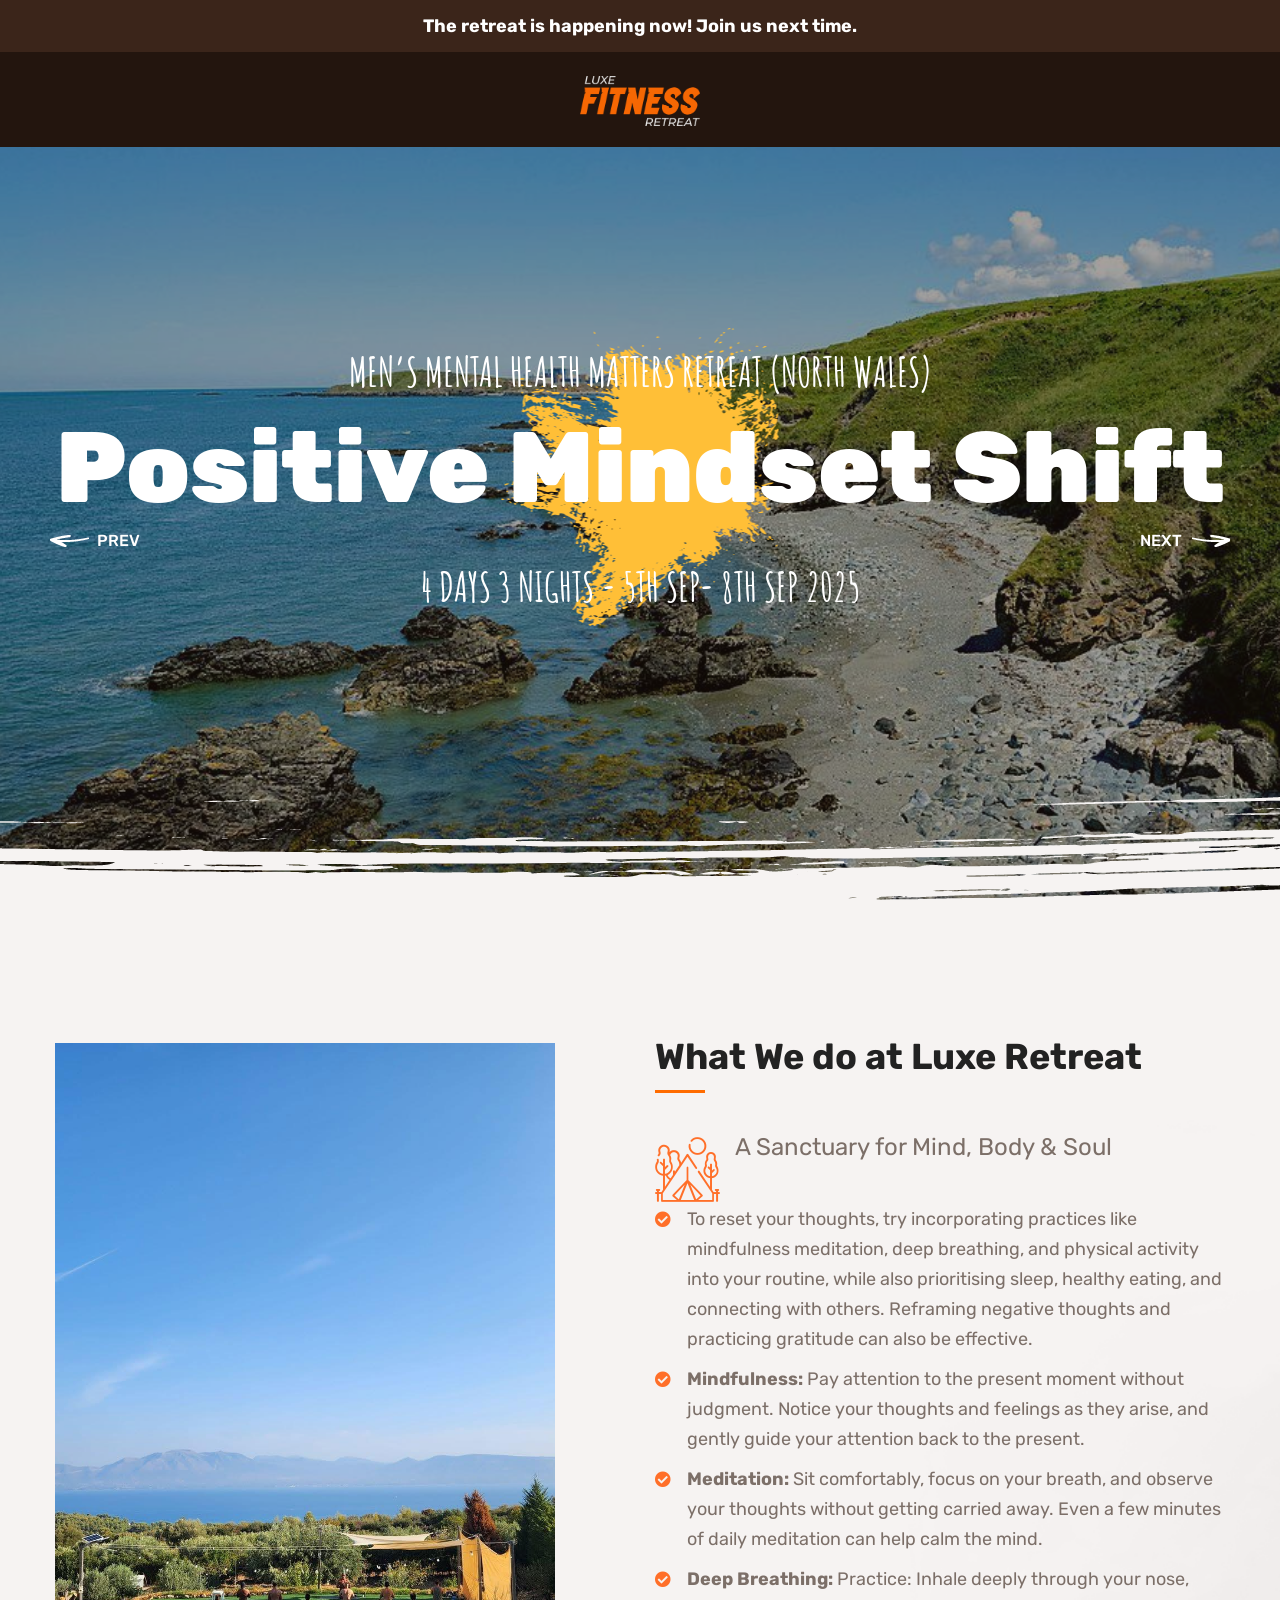
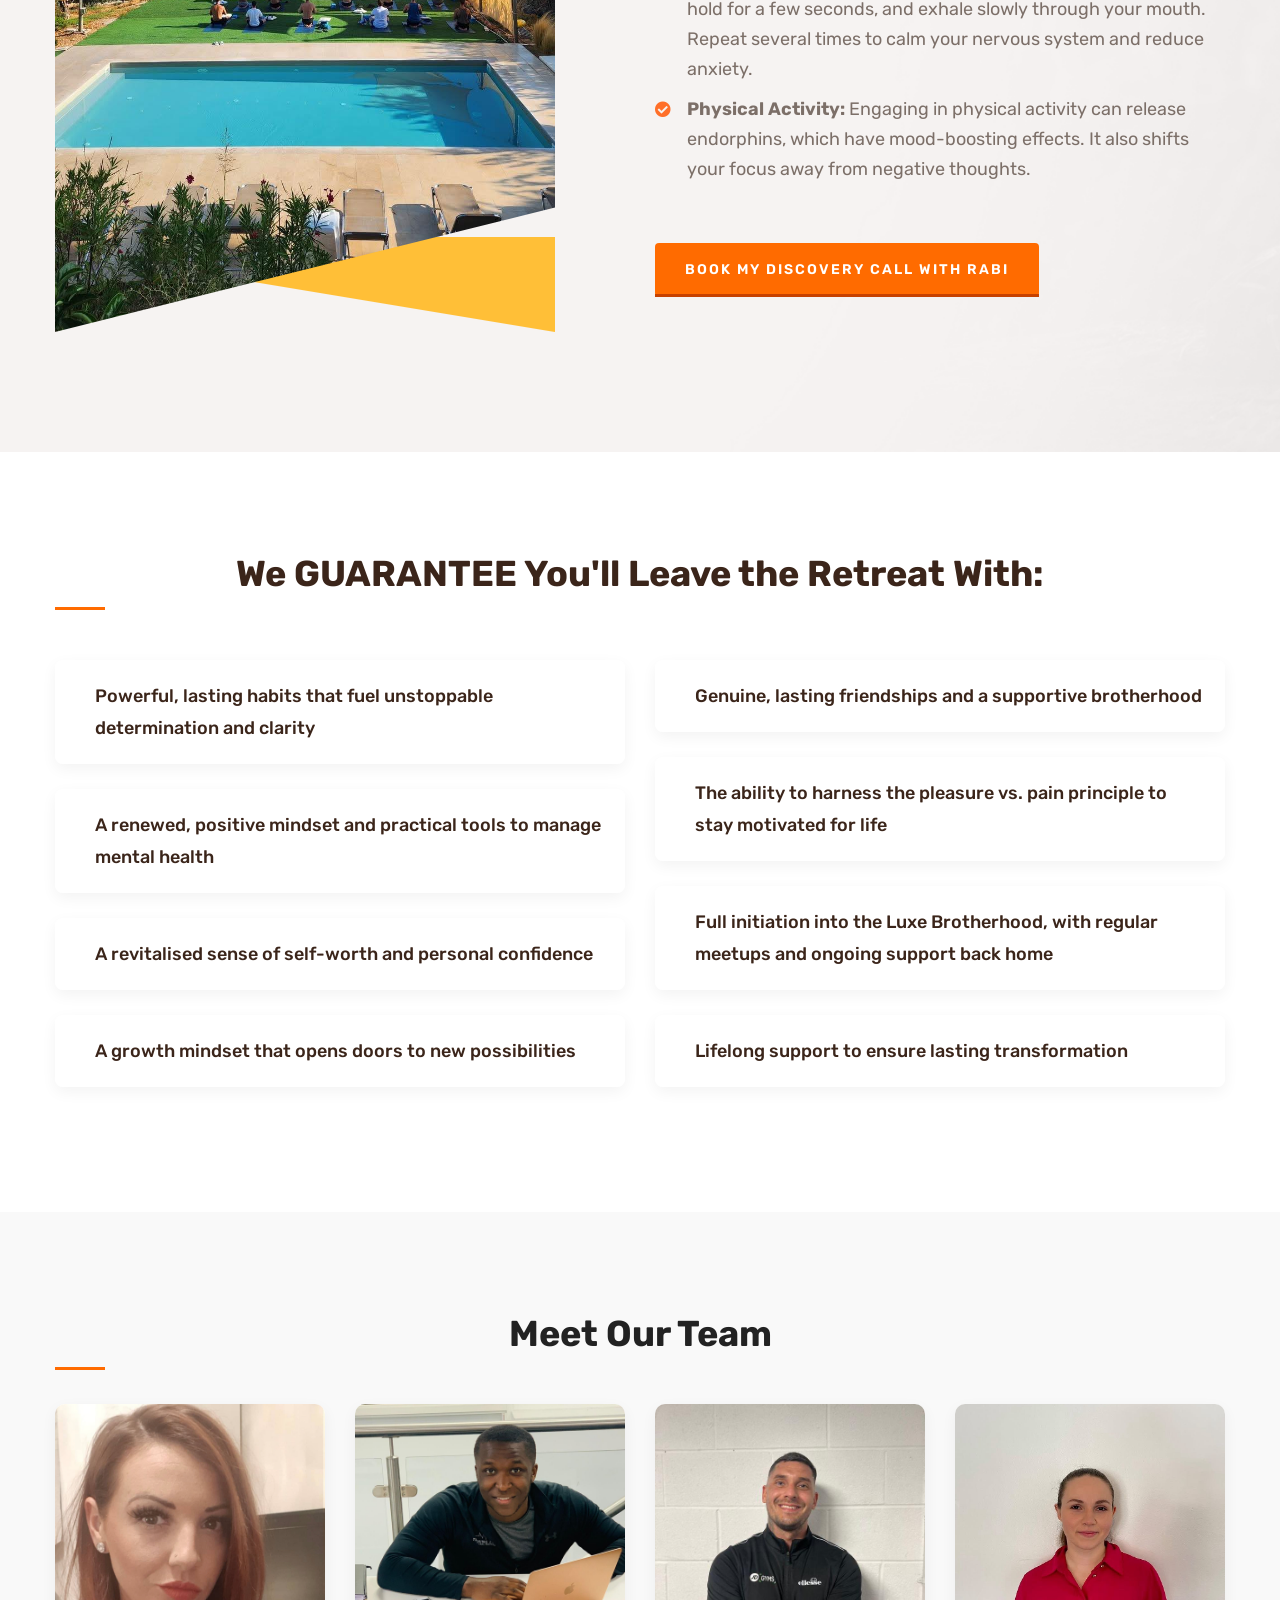
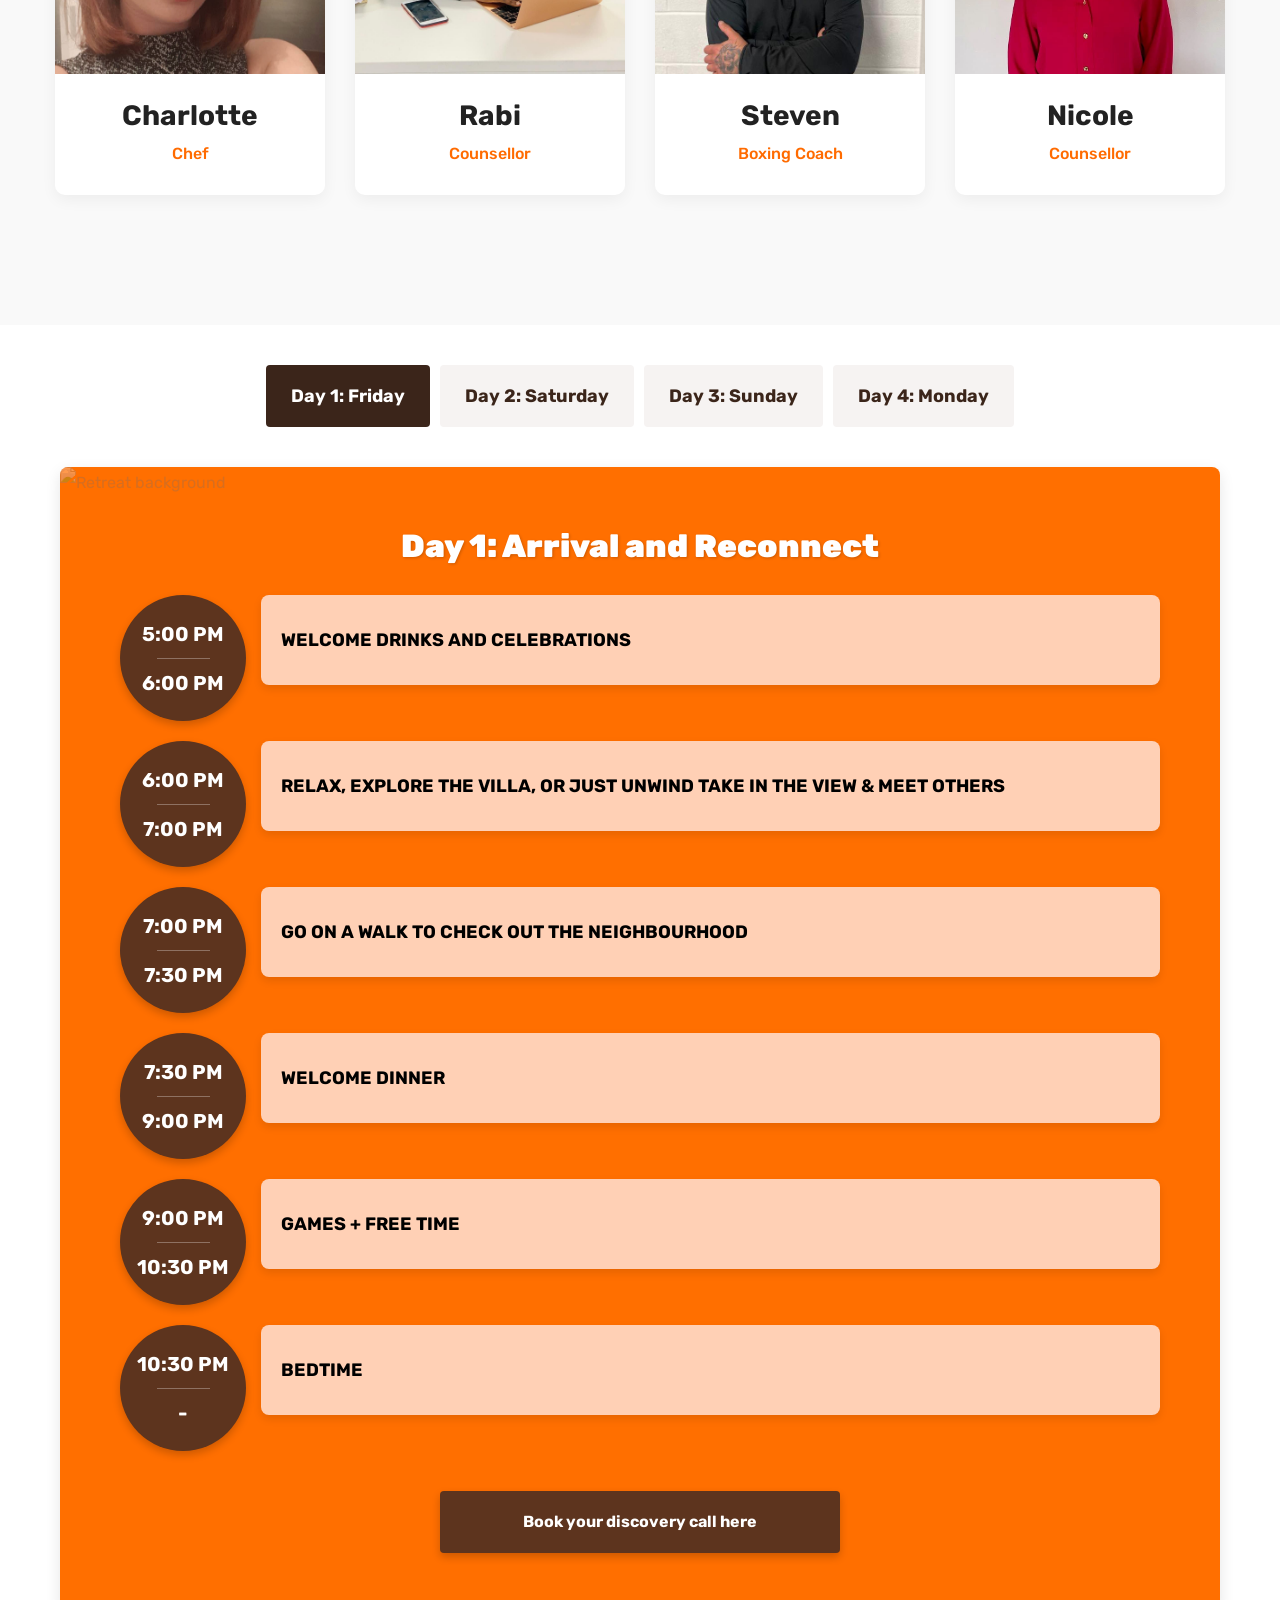
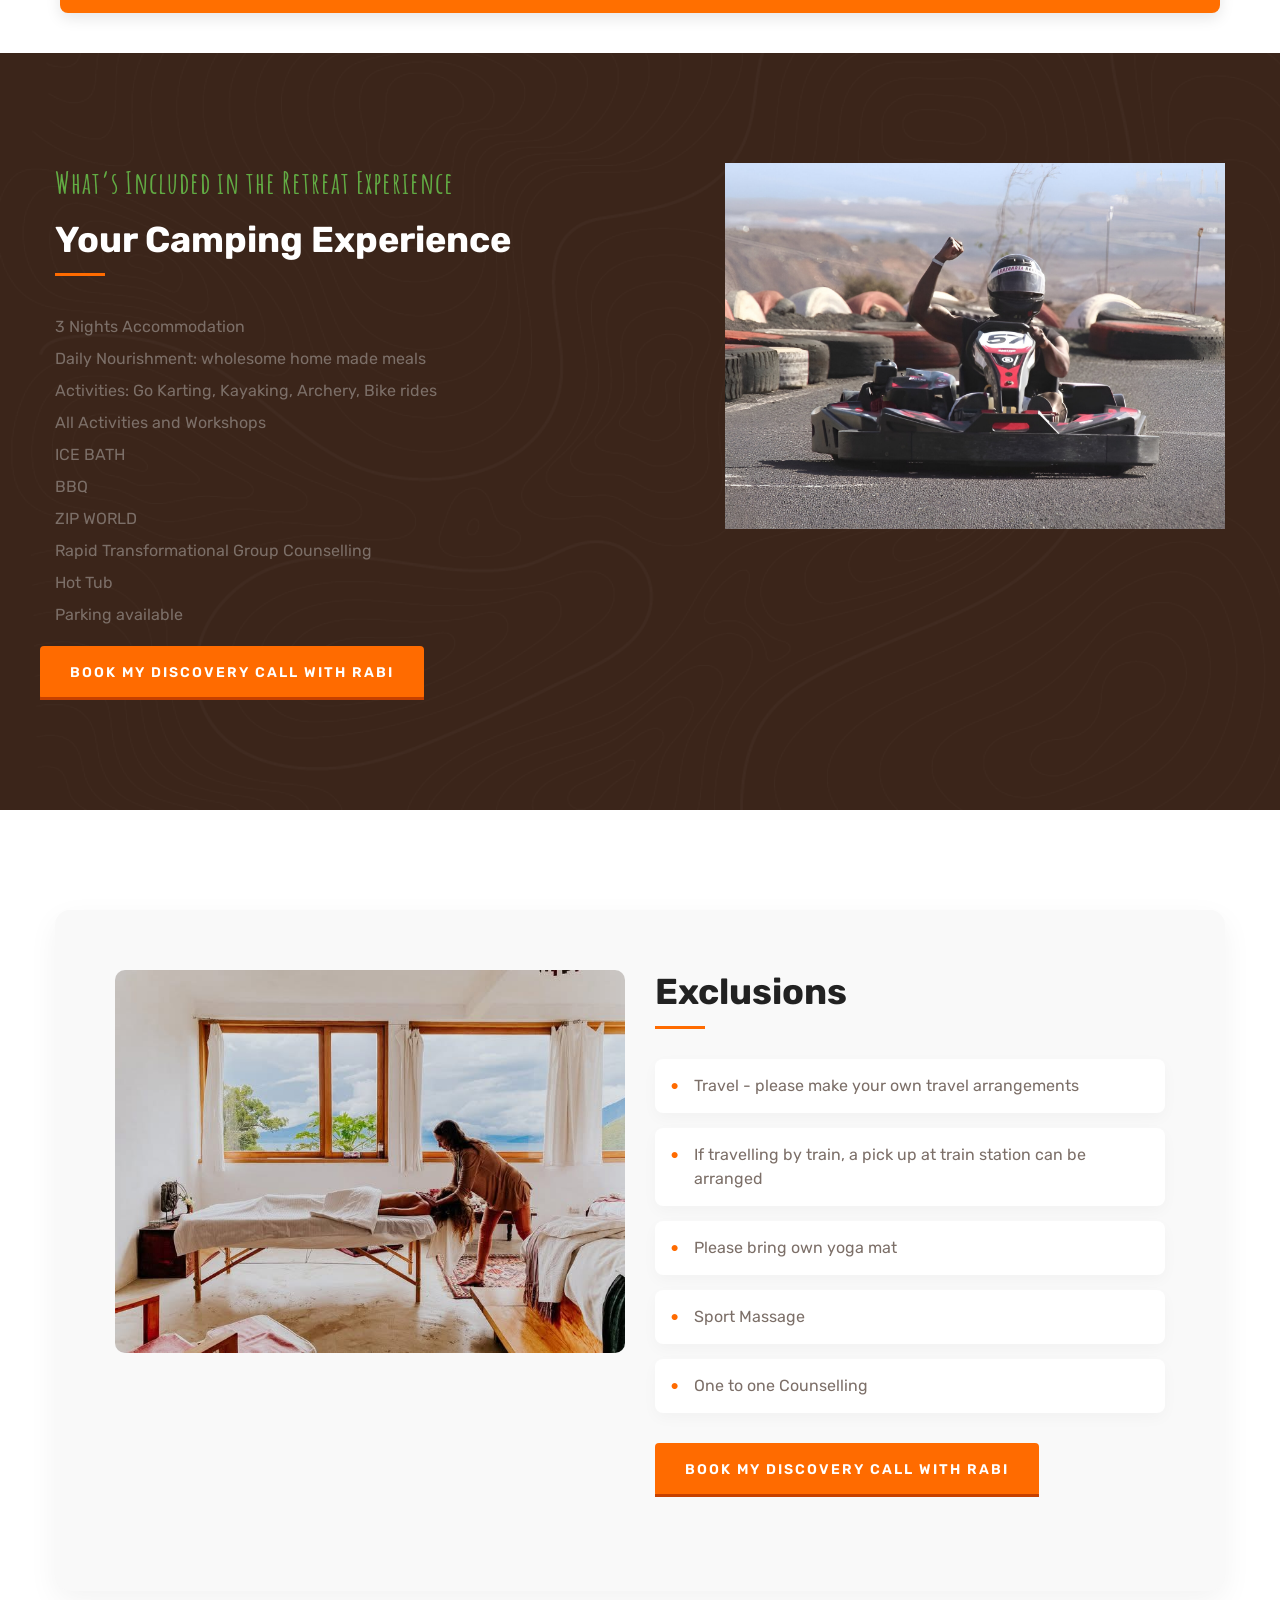
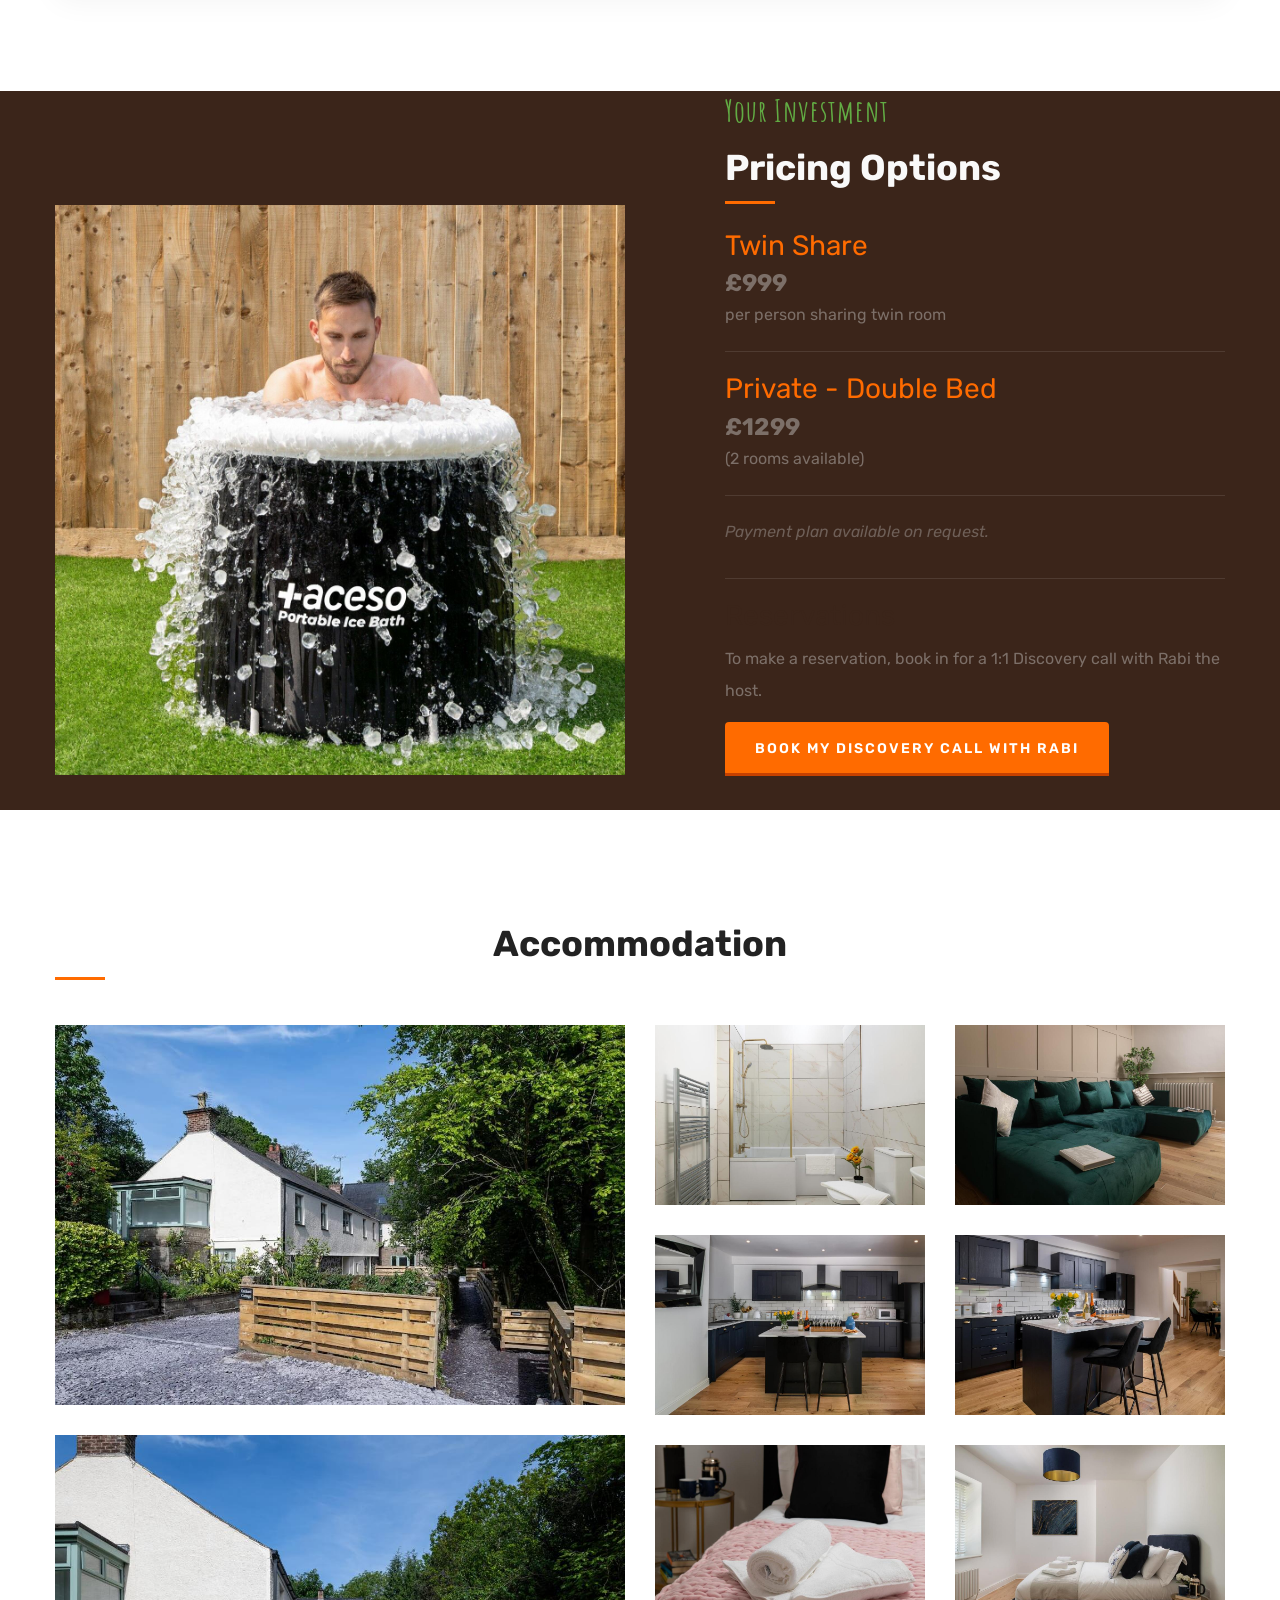
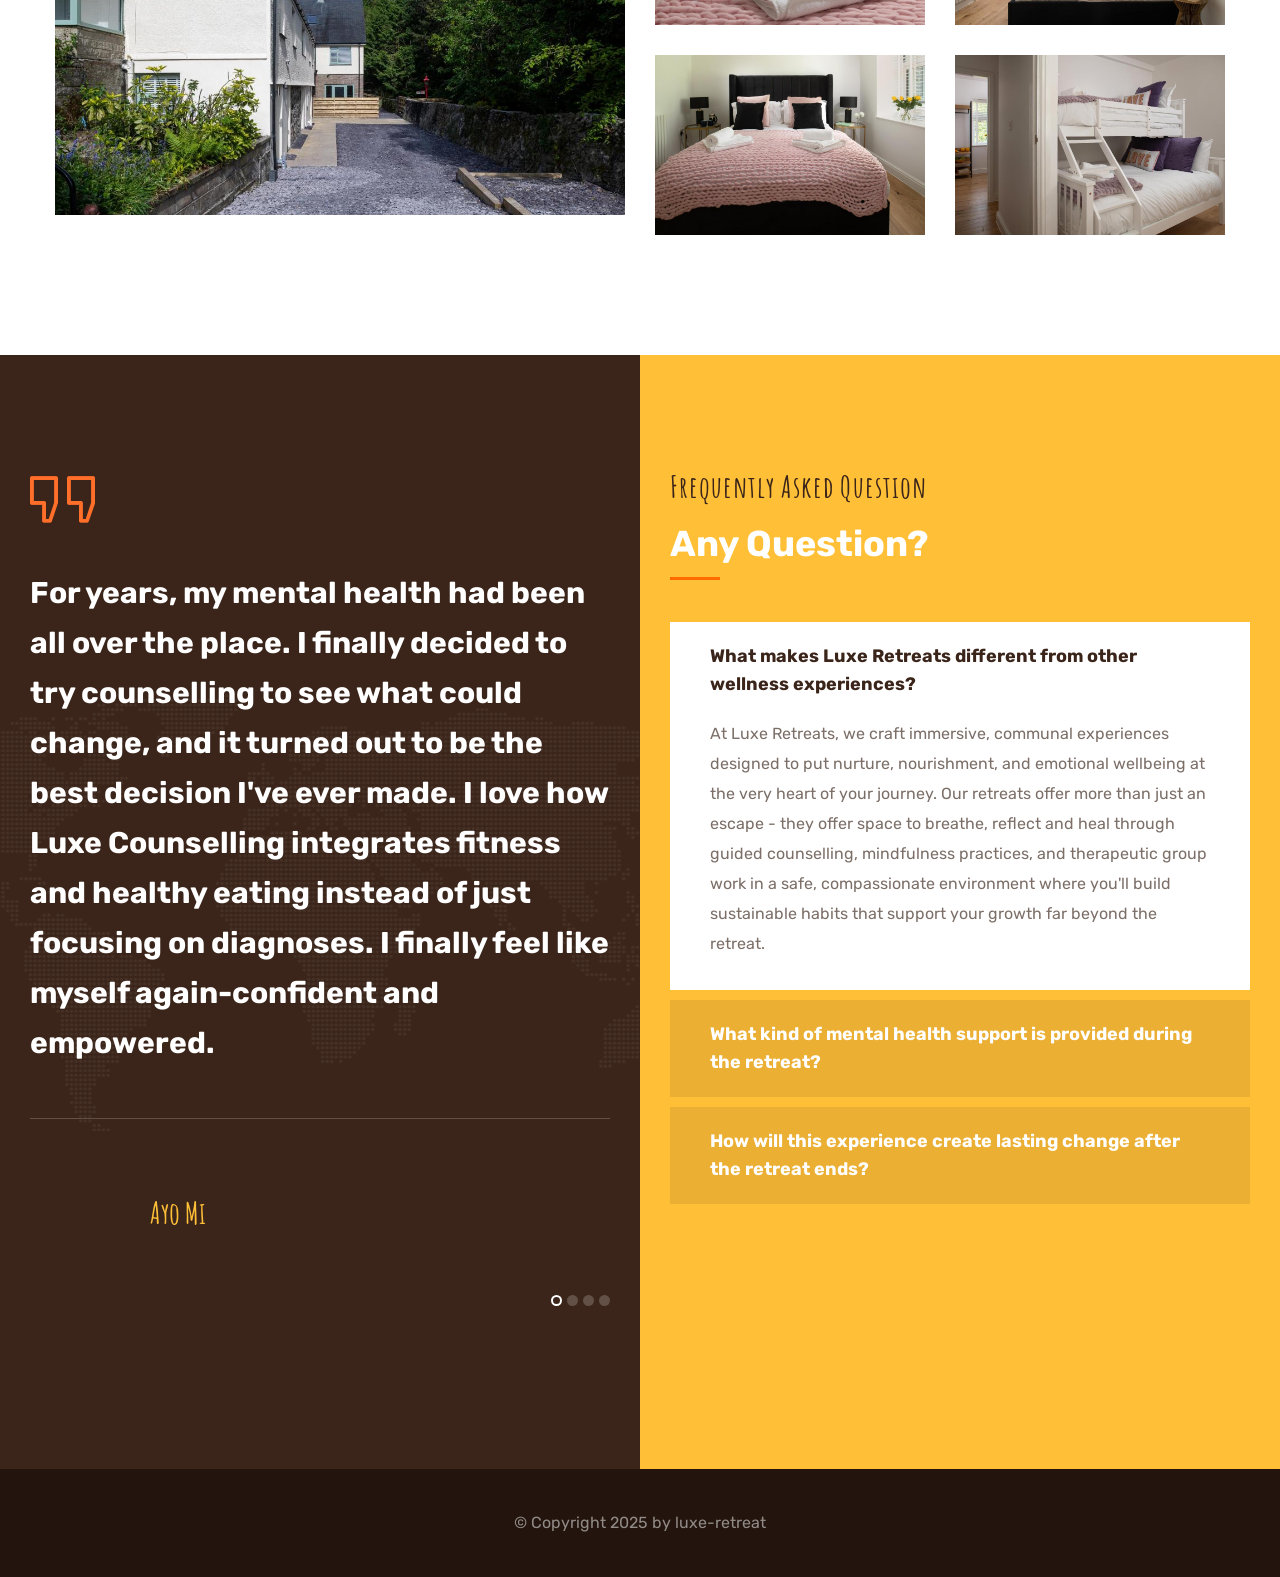
==== index.html @ 54995ce1 "Fix typo in physical activity description for clarity" ====
<!DOCTYPE html>
<html lang="en">
  <head>
    <meta charset="utf-8" />
    <meta http-equiv="X-UA-Compatible" content="IE=edge" />
    <meta
      name="viewport"
      content="width=device-width, initial-scale=1.0, maximum-scale=1.0, user-scalable=0"
    />

    <title>Luxe Fitness Retreat</title>

    <!-- Fav Icon -->
    <link rel="icon" href="assets/images/favicon.ico" type="image/x-icon" />

    <!-- Google Fonts -->
    <link
      href="https://fonts.googleapis.com/css2?family=Amatic+SC:wght@400;700&display=swap"
      rel="stylesheet"
    />
    <link
      href="https://fonts.googleapis.com/css2?family=Rubik:ital,wght@0,300;0,400;0,500;0,600;0,700;0,800;0,900;1,300;1,400;1,500;1,600;1,700;1,800;1,900&display=swap"
      rel="stylesheet"
    />

    <!-- Stylesheets -->
    <link href="assets/css/font-awesome-all.css" rel="stylesheet" />
    <link href="assets/css/flaticon.css" rel="stylesheet" />
    <link href="assets/css/owl.css" rel="stylesheet" />
    <link href="assets/css/bootstrap.css" rel="stylesheet" />
    <link href="assets/css/jquery.fancybox.min.css" rel="stylesheet" />
    <link href="assets/css/animate.css" rel="stylesheet" />
    <link href="assets/css/color.css" rel="stylesheet" />
    <link href="assets/css/style.css" rel="stylesheet" />
    <link href="assets/css/responsive.css" rel="stylesheet" />

    <!-- Meta Pixel Code -->
    <script>
      !(function (f, b, e, v, n, t, s) {
        if (f.fbq) return;
        n = f.fbq = function () {
          n.callMethod
            ? n.callMethod.apply(n, arguments)
            : n.queue.push(arguments);
        };
        if (!f._fbq) f._fbq = n;
        n.push = n;
        n.loaded = !0;
        n.version = "2.0";
        n.queue = [];
        t = b.createElement(e);
        t.async = !0;
        t.src = v;
        s = b.getElementsByTagName(e)[0];
        s.parentNode.insertBefore(t, s);
      })(
        window,
        document,
        "script",
        "https://connect.facebook.net/en_US/fbevents.js"
      );
      fbq("init", "832247505655428");
      fbq("track", "PageView");
    </script>
    <noscript
      ><img
        height="1"
        width="1"
        style="display: none"
        src="https://www.facebook.com/tr?id=832247505655428&ev=PageView&noscript=1"
    /></noscript>
    <!-- End Meta Pixel Code -->
    <script type="text/javascript">
      (function (c, l, a, r, i, t, y) {
        c[a] =
          c[a] ||
          function () {
            (c[a].q = c[a].q || []).push(arguments);
          };
        t = l.createElement(r);
        t.async = 1;
        t.src = "https://www.clarity.ms/tag/" + i;
        y = l.getElementsByTagName(r)[0];
        y.parentNode.insertBefore(t, y);
      })(window, document, "clarity", "script", "rkn7zpymac");
    </script>
  </head>

  <!-- page wrapper -->
  <body>
    <!-- Countdown Banner -->
    <div class="countdown-banner">
      <div class="auto-container">
        <div class="countdown-text" id="countdown-timer">
          <span id="countdown-days"> -- days -- hrs -- mins -- secs </span>left
          until the retreat!
        </div>
      </div>
    </div>

    <div class="boxed_wrapper">
      <!-- main header -->
      <header class="main-header header-style-one">
        <div class="header-lower">
          <div class="logo-box">
            <figure class="logo">
              <a href="index.html"
                ><img src="assets/images/logo.png" alt=""
              /></a>
            </figure>
          </div>
          <div class="outer-box">
            <div class="menu-area">
              <!--Mobile Navigation Toggler-->

              <nav class="main-menu navbar-expand-md navbar-light">
                <div
                  class="collapse navbar-collapse show clearfix"
                  id="navbarSupportedContent"
                >
                  <ul class="navigation clearfix">
                    <li class="current dropdown"></li>
                  </ul>
                </div>
              </nav>
            </div>
            <div class="menu-right-content"></div>
          </div>
        </div>
      </header>
      <!-- main-header end -->

      <!-- banner-section -->
      <section class="banner-section centred">
        <div
          class="pattern-layer"
          style="background-image: url(assets/images/shape/shape-1.png)"
        ></div>
        <div class="banner-carousel owl-theme owl-carousel owl-dots-none">
          <div class="slide-item">
            <div
              class="image-layer"
              style="background-image: url(assets/images/banner/banner-1.jpg)"
            ></div>
            <div class="auto-container">
              <div class="content-box">
                <div
                  class="shape"
                  style="background-image: url(assets/images/shape/shape-2.png)"
                ></div>
                <span>Men’s Mental Health Matters Retreat (North Wales)</span>
                <h2>Positive Mindset Shift</h2>
                <span>4 days 3 Nights - 5th Sep- 8th Sep 2025</span>
              </div>
            </div>
          </div>
          <div class="slide-item style-two">
            <div
              class="image-layer"
              style="background-image: url(assets/images/banner/banner-2.jpg)"
            ></div>
            <div class="auto-container">
              <div class="content-box">
                <div
                  class="shape"
                  style="background-image: url(assets/images/shape/shape-2.png)"
                ></div>
                <span>Men’s Mental Health Matters Retreat (North Wales)</span>
                <h2>Positive Mindset Shift</h2>
                <span>4 days 3 Nights - 5th Sep- 8th Sep 2025</span>
              </div>
            </div>
          </div>
        </div>
      </section>
      <!-- banner-section end -->

      <!-- about-section -->
      <section class="about-section bg-color-1">
        <div
          class="pattern-layer"
          style="background-image: url(assets/images/shape/shape-4.png)"
        ></div>
        <div class="auto-container">
          <div class="row clearfix">
            <div class="col-lg-6 col-md-12 col-sm-12 image-column">
              <div class="image_block_one">
                <div class="image-box">
                  <div class="text">Luxe</div>
                  <div
                    class="shape"
                    style="
                      background-image: url(assets/images/shape/shape-3.png);
                    "
                  ></div>
                  <figure class="image">
                    <img src="assets/images/resource/about-1.jpg" alt="" />
                  </figure>
                </div>
              </div>
            </div>
            <div class="col-lg-6 col-md-12 col-sm-12 content-column">
              <div class="content_block_one">
                <div class="content-box">
                  <div class="sec-title">
                    <h2>What We do at Luxe Retreat</h2>
                  </div>
                  <div class="text">
                    <div class="icon-box"><i class="flaticon-camping"></i></div>
                    <p>A Sanctuary for Mind, Body & Soul</p>
                  </div>
                  <ul class="list-style-one clearfix">
                    <li>
                      To reset your thoughts, try incorporating practices like
                      mindfulness meditation, deep breathing, and physical
                      activity into your routine, while also prioritising sleep,
                      healthy eating, and connecting with others. Reframing
                      negative thoughts and practicing gratitude can also be
                      effective.
                    </li>
                    <li>
                      <b>Mindfulness:</b> Pay attention to the present moment
                      without judgment. Notice your thoughts and feelings as
                      they arise, and gently guide your attention back to the
                      present.
                    </li>
                    <li>
                      <b>Meditation:</b> Sit comfortably, focus on your breath,
                      and observe your thoughts without getting carried away.
                      Even a few minutes of daily meditation can help calm the
                      mind.
                    </li>
                    <li>
                      <b>Deep Breathing:</b> Practice: Inhale deeply through
                      your nose, hold for a few seconds, and exhale slowly
                      through your mouth. Repeat several times to calm your
                      nervous system and reduce anxiety.
                    </li>
                    <li>
                      <b>Physical Activity:</b> Engaging in physical activity
                      can release endorphins, which have mood-boosting effects.
                      It also shifts your focus away from negative thoughts.
                    </li>
                  </ul>
                  <a
                    href="https://calendly.com/luxe-retreat/20min?month=2025-05"
                    class="theme-btn btn-style-one"
                    >BOOK MY DISCOVERY CALL WITH RABI</a
                  >
                </div>
              </div>
            </div>
          </div>
        </div>
      </section>
      <!-- about-section end -->
      <!-- guarantees-section -->
      <section class="guarantees-section bg-color-3">
        <div class="auto-container">
          <div class="sec-title centred">
            <h2>We GUARANTEE You'll Leave the Retreat With:</h2>
          </div>
          <div class="row clearfix">
            <div class="col-lg-6 col-md-12 col-sm-12 content-column">
              <ul class="guarantees-list">
                <li>
                  <div class="icon-box"><i class="flaticon-check"></i></div>
                  <div class="text">
                    Powerful, lasting habits that fuel unstoppable determination
                    and clarity
                  </div>
                </li>
                <li>
                  <div class="icon-box"><i class="flaticon-check"></i></div>
                  <div class="text">
                    A renewed, positive mindset and practical tools to manage
                    mental health
                  </div>
                </li>
                <li>
                  <div class="icon-box"><i class="flaticon-check"></i></div>
                  <div class="text">
                    A revitalised sense of self-worth and personal confidence
                  </div>
                </li>
                <li>
                  <div class="icon-box"><i class="flaticon-check"></i></div>
                  <div class="text">
                    A growth mindset that opens doors to new possibilities
                  </div>
                </li>
              </ul>
            </div>
            <div class="col-lg-6 col-md-12 col-sm-12 content-column">
              <ul class="guarantees-list">
                <li>
                  <div class="icon-box"><i class="flaticon-check"></i></div>
                  <div class="text">
                    Genuine, lasting friendships and a supportive brotherhood
                  </div>
                </li>
                <li>
                  <div class="icon-box"><i class="flaticon-check"></i></div>
                  <div class="text">
                    The ability to harness the pleasure vs. pain principle to
                    stay motivated for life
                  </div>
                </li>
                <li>
                  <div class="icon-box"><i class="flaticon-check"></i></div>
                  <div class="text">
                    Full initiation into the Luxe Brotherhood, with regular
                    meetups and ongoing support back home
                  </div>
                </li>
                <li>
                  <div class="icon-box"><i class="flaticon-check"></i></div>
                  <div class="text">
                    Lifelong support to ensure lasting transformation
                  </div>
                </li>
              </ul>
            </div>
          </div>
        </div>
      </section>
      <!-- guarantees-section end -->
      <!-- team-page-section -->
      <section class="team-page-section centred">
        <div class="auto-container">
          <div class="sec-title">
            <h2>Meet Our Team</h2>
          </div>
          <div class="row clearfix">
            <!-- Team Member 1 -->
            <div class="col-lg-3 col-md-6 col-sm-12 team-block">
              <div
                class="team-block-one wow fadeInUp animated"
                data-wow-delay="00ms"
                data-wow-duration="1500ms"
              >
                <div class="inner-box">
                  <div class="image-box">
                    <figure class="image">
                      <img
                        src="assets/images/team/charlotte-profile.jpg"
                        alt="Charlotte - Chef"
                      />
                    </figure>
                  </div>
                  <div class="lower-content">
                    <h3>Charlotte</h3>
                    <span class="designation">Chef</span>
                  </div>
                </div>
              </div>
            </div>

            <!-- Team Member 2 -->
            <div class="col-lg-3 col-md-6 col-sm-12 team-block">
              <div
                class="team-block-one wow fadeInUp animated"
                data-wow-delay="00ms"
                data-wow-duration="1500ms"
              >
                <div class="inner-box">
                  <div class="image-box">
                    <figure class="image">
                      <img
                        src="assets/images/team/rabi-profile.jpg"
                        alt="Rabi - Counsellor"
                      />
                    </figure>
                  </div>
                  <div class="lower-content">
                    <h3>Rabi</h3>
                    <span class="designation">Counsellor</span>
                  </div>
                </div>
              </div>
            </div>

            <!-- Team Member 3 -->
            <div class="col-lg-3 col-md-6 col-sm-12 team-block">
              <div
                class="team-block-one wow fadeInUp animated"
                data-wow-delay="00ms"
                data-wow-duration="1500ms"
              >
                <div class="inner-box">
                  <div class="image-box">
                    <figure class="image">
                      <img
                        src="assets/images/team/Steven-profile.jpg"
                        alt="Steven - Boxing Coach"
                      />
                    </figure>
                  </div>
                  <div class="lower-content">
                    <h3>Steven</h3>
                    <span class="designation">Boxing Coach</span>
                  </div>
                </div>
              </div>
            </div>
            <!-- Team Member 4 -->
            <div class="col-lg-3 col-md-6 col-sm-12 team-block">
              <div
                class="team-block-one wow fadeInUp animated"
                data-wow-delay="00ms"
                data-wow-duration="1500ms"
              >
                <div class="inner-box">
                  <div class="image-box">
                    <figure class="image">
                      <img
                        src="assets/images/team/Nicole-profile.jpg"
                        alt="Nicole - Counsellor"
                      />
                    </figure>
                  </div>
                  <div class="lower-content">
                    <h3>Nicole</h3>
                    <span class="designation">Counsellor</span>
                  </div>
                </div>
              </div>
            </div>
          </div>
        </div>
      </section>
      <!-- team-page-section end -->

      <div class="retreat-container">
        <!-- Day Navigation -->
        <div class="day-navigation">
          <button class="day-btn active" data-day="day1">Day 1: Friday</button>
          <button class="day-btn" data-day="day2">Day 2: Saturday</button>
          <button class="day-btn" data-day="day3">Day 3: Sunday</button>
          <button class="day-btn" data-day="day4">Day 4: Monday</button>
        </div>

        <!-- Day 1 Content -->
        <div id="day1" class="day-content active">
          <!-- Background Image Div -->
          <div class="day-bg-image">
            <img
              src="assets/images/resource/day-content.jpg"
              alt="Retreat background"
              class="day-bg-img"
            />
          </div>
          <div class="day-content-inner">
            <h2 class="day-title">Day 1: Arrival and Reconnect</h2>

            <div class="schedule-container">
              <div class="schedule-item">
                <div class="time-circle">
                  <div class="start-time">5:00 PM</div>
                  <div class="time-divider"></div>
                  <div class="end-time">6:00 PM</div>
                </div>
                <div class="activity-box">
                  <div class="activity-text">
                    Welcome drinks and celebrations
                  </div>
                </div>
              </div>

              <div class="schedule-item">
                <div class="time-circle">
                  <div class="start-time">6:00 PM</div>
                  <div class="time-divider"></div>
                  <div class="end-time">7:00 PM</div>
                </div>
                <div class="activity-box">
                  <div class="activity-text">
                    Relax, explore the villa, or just unwind take in the view &
                    meet others
                  </div>
                </div>
              </div>

              <div class="schedule-item">
                <div class="time-circle">
                  <div class="start-time">7:00 PM</div>
                  <div class="time-divider"></div>
                  <div class="end-time">7:30 PM</div>
                </div>
                <div class="activity-box">
                  <div class="activity-text">
                    Go on a walk to check out the neighbourhood
                  </div>
                </div>
              </div>

              <div class="schedule-item">
                <div class="time-circle">
                  <div class="start-time">7:30 PM</div>
                  <div class="time-divider"></div>
                  <div class="end-time">9:00 PM</div>
                </div>
                <div class="activity-box">
                  <div class="activity-text">Welcome Dinner</div>
                </div>
              </div>

              <div class="schedule-item">
                <div class="time-circle">
                  <div class="start-time">9:00 PM</div>
                  <div class="time-divider"></div>
                  <div class="end-time">10:30 PM</div>
                </div>
                <div class="activity-box">
                  <div class="activity-text">Games + Free time</div>
                </div>
              </div>

              <div class="schedule-item">
                <div class="time-circle">
                  <div class="start-time">10:30 PM</div>
                  <div class="time-divider"></div>
                  <div class="end-time">-</div>
                </div>
                <div class="activity-box">
                  <div class="activity-text">Bedtime</div>
                </div>
              </div>
            </div>

            <a
              href="https://calendly.com/luxe-retreat/20min?month=2025-05"
              class="book-btn"
              >Book your discovery call here</a
            >
          </div>
        </div>
        <!-- Day 2 Content -->
        <div id="day2" class="day-content">
          <!-- Background Image Div -->
          <div class="day-bg-image">
            <img
              src="assets/images/resource/day-content.jpg"
              alt="Retreat background"
              class="day-bg-img"
            />
          </div>
          <div class="day-content-inner">
            <h2 class="day-title">Day 2: Saturday</h2>

            <div class="schedule-container">
              <div class="schedule-item">
                <div class="time-circle">
                  <div class="start-time">8:00 AM</div>
                  <div class="time-divider"></div>
                  <div class="end-time">9:00 AM</div>
                </div>
                <div class="activity-box">
                  <div class="activity-text">Sunrise Pilates</div>
                </div>
              </div>

              <div class="schedule-item">
                <div class="time-circle">
                  <div class="start-time">9:00 AM</div>
                  <div class="time-divider"></div>
                  <div class="end-time">10:00 AM</div>
                </div>
                <div class="activity-box">
                  <div class="activity-text">
                    Morning jog + Circuit Training
                  </div>
                </div>
              </div>

              <div class="schedule-item">
                <div class="time-circle">
                  <div class="start-time">10:00 AM</div>
                  <div class="time-divider"></div>
                  <div class="end-time">12:00 PM</div>
                </div>
                <div class="activity-box">
                  <div class="activity-text">Breakfast</div>
                </div>
              </div>

              <div class="schedule-item">
                <div class="time-circle">
                  <div class="start-time">12:00 PM</div>
                  <div class="time-divider"></div>
                  <div class="end-time">1:00 PM</div>
                </div>
                <div class="activity-box">
                  <div class="activity-text">Mental Health workshop</div>
                </div>
              </div>

              <div class="schedule-item">
                <div class="time-circle">
                  <div class="start-time">1:00 PM</div>
                  <div class="time-divider"></div>
                  <div class="end-time">6:00 PM</div>
                </div>
                <div class="activity-box">
                  <div class="activity-text">ZIP WORLD</div>
                </div>
              </div>
              <div class="schedule-item">
                <div class="time-circle">
                  <div class="start-time">6:30 PM</div>
                  <div class="time-divider"></div>
                  <div class="end-time">7:45 PM</div>
                </div>
                <div class="activity-box">
                  <div class="activity-text">Motivational speaker Joe</div>
                </div>
              </div>

              <div class="schedule-item">
                <div class="time-circle">
                  <div class="start-time">7:45 PM</div>
                  <div class="time-divider"></div>
                  <div class="end-time">8:30 PM</div>
                </div>
                <div class="activity-box">
                  <div class="activity-text">Dinner</div>
                </div>
              </div>
              <div class="schedule-item">
                <div class="time-circle">
                  <div class="start-time">8:30 PM</div>
                  <div class="time-divider"></div>
                  <div class="end-time">9:30 PM</div>
                </div>
                <div class="activity-box">
                  <div class="activity-text">
                    Evening walk self reflect on the day- Journaling letter to
                    self
                  </div>
                </div>
              </div>

              <div class="schedule-item">
                <div class="time-circle">
                  <div class="start-time">9:30 PM</div>
                  <div class="time-divider"></div>
                  <div class="end-time">-</div>
                </div>
                <div class="activity-box">
                  <div class="activity-text">
                    Movie night based on mindset shift
                  </div>
                </div>
              </div>
            </div>

            <a
              href="https://calendly.com/luxe-retreat/20min?month=2025-05"
              class="book-btn"
              >Book your discovery call here</a
            >
          </div>
        </div>
        <!-- Day 3 Content -->
        <div id="day3" class="day-content">
          <!-- Background Image Div -->
          <div class="day-bg-image">
            <img
              src="assets/images/resource/day-content.jpg"
              alt="Retreat background"
              class="day-bg-img"
            />
          </div>
          <div class="day-content-inner">
            <h2 class="day-title">Day 3: Sunday</h2>

            <div class="schedule-container">
              <div class="schedule-item">
                <div class="time-circle">
                  <div class="start-time">8:00 AM</div>
                  <div class="time-divider"></div>
                  <div class="end-time">8:30 AM</div>
                </div>
                <div class="activity-box">
                  <div class="activity-text">Morning Jog</div>
                </div>
              </div>

              <div class="schedule-item">
                <div class="time-circle">
                  <div class="start-time">8:30 AM</div>
                  <div class="time-divider"></div>
                  <div class="end-time">9:15 AM</div>
                </div>
                <div class="activity-box">
                  <div class="activity-text">Boxing Training session</div>
                </div>
              </div>

              <div class="schedule-item">
                <div class="time-circle">
                  <div class="start-time">9:15 AM</div>
                  <div class="time-divider"></div>
                  <div class="end-time">10:00 AM</div>
                </div>
                <div class="activity-box">
                  <div class="activity-text">Ice Bath</div>
                </div>
              </div>

              <div class="schedule-item">
                <div class="time-circle">
                  <div class="start-time">10:00 AM</div>
                  <div class="time-divider"></div>
                  <div class="end-time">11:00 AM</div>
                </div>
                <div class="activity-box">
                  <div class="activity-text">Breakfast</div>
                </div>
              </div>

              <div class="schedule-item">
                <div class="time-circle">
                  <div class="start-time">11:00 AM</div>
                  <div class="time-divider"></div>
                  <div class="end-time">12:00 PM</div>
                </div>
                <div class="activity-box">
                  <div class="activity-text">Relaxing time</div>
                </div>
              </div>

              <div class="schedule-item">
                <div class="time-circle">
                  <div class="start-time">12:00 PM</div>
                  <div class="time-divider"></div>
                  <div class="end-time">1:00 PM</div>
                </div>
                <div class="activity-box">
                  <div class="activity-text">Covering sensitive topics</div>
                </div>
              </div>

              <div class="schedule-item">
                <div class="time-circle">
                  <div class="start-time">1:00 PM</div>
                  <div class="time-divider"></div>
                  <div class="end-time">2:00 PM</div>
                </div>
                <div class="activity-box">
                  <div class="activity-text">Snacks</div>
                </div>
              </div>

              <div class="schedule-item">
                <div class="time-circle">
                  <div class="start-time">2:00 PM</div>
                  <div class="time-divider"></div>
                  <div class="end-time">6:00 PM</div>
                </div>
                <div class="activity-box">
                  <div class="activity-text">Go Karting, Archery, Kayaking</div>
                </div>
              </div>

              <div class="schedule-item">
                <div class="time-circle">
                  <div class="start-time">6:00 PM</div>
                  <div class="time-divider"></div>
                  <div class="end-time">7:30 PM</div>
                </div>
                <div class="activity-box">
                  <div class="activity-text">Group Counselling + Nick</div>
                </div>
              </div>

              <div class="schedule-item">
                <div class="time-circle">
                  <div class="start-time">7:30 PM</div>
                  <div class="time-divider"></div>
                  <div class="end-time">9:00 PM</div>
                </div>
                <div class="activity-box">
                  <div class="activity-text">BBQ Party Vibe</div>
                </div>
              </div>

              <div class="schedule-item">
                <div class="time-circle">
                  <div class="start-time">9:00 PM</div>
                  <div class="time-divider"></div>
                  <div class="end-time">-</div>
                </div>
                <div class="activity-box">
                  <div class="activity-text">Games Night</div>
                </div>
              </div>
            </div>

            <a
              href="https://calendly.com/luxe-retreat/20min?month=2025-05"
              class="book-btn"
              >Book your discovery call here</a
            >
          </div>
        </div>
        <!-- Day 4 Content -->
        <div id="day4" class="day-content">
          <!-- Background Image Div -->
          <div class="day-bg-image">
            <img
              src="assets/images/resource/day-content.jpg"
              alt="Retreat background"
              class="day-bg-img"
            />
          </div>
          <div class="day-content-inner">
            <h2 class="day-title">Day 4: Monday</h2>

            <div class="schedule-container">
              <div class="schedule-item">
                <div class="time-circle">
                  <div class="start-time">7:00 AM</div>
                  <div class="time-divider"></div>
                  <div class="end-time">8:00 AM</div>
                </div>
                <div class="activity-box">
                  <div class="activity-text">
                    Morning jog + Circuit Training
                  </div>
                </div>
              </div>

              <div class="schedule-item">
                <div class="time-circle">
                  <div class="start-time">8:00 AM</div>
                  <div class="time-divider"></div>
                  <div class="end-time">9:00 AM</div>
                </div>
                <div class="activity-box">
                  <div class="activity-text">Breakfast</div>
                </div>
              </div>

              <div class="schedule-item">
                <div class="time-circle">
                  <div class="start-time">9:00 AM</div>
                  <div class="time-divider"></div>
                  <div class="end-time">10:00 AM</div>
                </div>
                <div class="activity-box">
                  <div class="activity-text">
                    Talking about "The weekend and Your Future Self"
                  </div>
                </div>
              </div>

              <div class="schedule-item">
                <div class="time-circle">
                  <div class="start-time">10:00 AM</div>
                  <div class="time-divider"></div>
                  <div class="end-time">10:45 AM</div>
                </div>
                <div class="activity-box">
                  <div class="activity-text">
                    Give Luxe Retreat Feedback on your weekend experience
                  </div>
                </div>
              </div>

              <div class="schedule-item">
                <div class="time-circle">
                  <div class="start-time">10:45 AM</div>
                  <div class="time-divider"></div>
                  <div class="end-time">-</div>
                </div>
                <div class="activity-box">
                  <div class="activity-text">
                    Departure- Feeling refreshed and reborn
                  </div>
                </div>
              </div>
            </div>

            <a
              href="https://calendly.com/luxe-retreat/20min?month=2025-05"
              class="book-btn"
              >Book your discovery call here</a
            >
          </div>
        </div>
      </div>
      <!-- weare-section -->
      <section class="weare-section bg-color-2">
        <div
          class="pattern-layer"
          style="background-image: url(assets/images/shape/shape-11.png)"
        ></div>
        <div class="auto-container">
          <div class="row clearfix">
            <div class="col-lg-6 col-md-12 col-sm-12 title-column">
              <div class="sec-title">
                <span class="sub-title"
                  >What’s Included in the Retreat Experience</span
                >
                <h2>Your Camping Experience</h2>
                <ul class="inclusions-list">
                  <li>3 Nights Accommodation</li>
                  <li>Daily Nourishment: wholesome home made meals</li>
                  <li>Activities: Go Karting, Kayaking, Archery, Bike rides</li>
                  <li>All Activities and Workshops</li>
                  <li>ICE BATH</li>
                  <li>BBQ</li>
                  <li>ZIP WORLD</li>
                  <li>Rapid Transformational Group Counselling</li>
                  <li>Hot Tub</li>
                  <li>Parking available</li>
                </ul>
              </div>
            </div>
            <div class="col-lg-6 col-md-12 col-sm-12 content-column">
              <div class="content_block_four">
                <div class="content-box">
                  <figure class="image">
                    <img
                      src="assets/images/resource/weare-1.jpg"
                      alt="Camping activities"
                    />
                  </figure>
                </div>
              </div>
            </div>
            <a
              href="https://calendly.com/luxe-retreat/20min?month=2025-05"
              class="theme-btn btn-style-one"
              >BOOK MY DISCOVERY CALL WITH RABI</a
            >
          </div>
        </div>
      </section>
      <!-- weare-section end -->
      <!-- exclusions-section -->
      <section class="exclusions-section">
        <div
          class="pattern-layer"
          style="background-image: url(assets/images/shape/shape-12.png)"
        ></div>
        <div class="auto-container">
          <div
            class="inner-container"
            style="
              background-color: #f9f9f9;
              border-radius: 15px;
              box-shadow: 0 10px 30px rgba(0, 0, 0, 0.05);
              padding: 60px;
            "
          >
            <div class="row clearfix">
              <div class="col-lg-6 col-md-12 col-sm-12 image-column">
                <div class="image-box">
                  <figure class="image">
                    <img
                      src="assets/images/resource/exclusions-image.jpg"
                      alt="Travel arrangements"
                      style="border-radius: 10px"
                    />
                  </figure>
                </div>
              </div>
              <div class="col-lg-6 col-md-12 col-sm-12 content-column">
                <div class="content-block">
                  <div class="sec-title">
                    <h2 style="margin-bottom: 25px">Exclusions</h2>
                    <div class="exclusions-list">
                      <div class="exclusion-item">
                        <div class="icon-box" style="color: #ff6b00">•</div>
                        <div class="text">
                          Travel - please make your own travel arrangements
                        </div>
                      </div>
                      <div class="exclusion-item">
                        <div class="icon-box" style="color: #ff6b00">•</div>
                        <div class="text">
                          If travelling by train, a pick up at train station can
                          be arranged
                        </div>
                      </div>
                      <div class="exclusion-item">
                        <div class="icon-box" style="color: #ff6b00">•</div>
                        <div class="text">Please bring own yoga mat</div>
                      </div>
                      <div class="exclusion-item">
                        <div class="icon-box" style="color: #ff6b00">•</div>
                        <div class="text">Sport Massage</div>
                      </div>
                      <div class="exclusion-item">
                        <div class="icon-box" style="color: #ff6b00">•</div>
                        <div class="text">One to one Counselling</div>
                      </div>
                      <a
                        href="https://calendly.com/luxe-retreat/20min?month=2025-05"
                        class="theme-btn btn-style-one"
                        >BOOK MY DISCOVERY CALL WITH RABI</a
                      >
                    </div>
                  </div>
                </div>
              </div>
            </div>
          </div>
        </div>
      </section>
      <!-- exclusions-section end -->
      <!-- investment-section -->
      <section class="investment-section bg-color-2">
        <div
          class="pattern-layer"
          style="background-image: url(assets/images/shape/shape-11.png)"
        ></div>
        <div class="auto-container">
          <div class="row clearfix">
            <div class="col-lg-6 col-md-12 col-sm-12 image-column">
              <div class="image-box" style="margin-top: 20%">
                <figure class="image">
                  <img
                    src="assets/images/resource/investment-image.jpeg"
                    alt="Camping investment"
                  />
                </figure>
              </div>
            </div>
            <div class="col-lg-6 col-md-12 col-sm-12 content-column">
              <div class="content_block_four">
                <div class="content-box">
                  <div class="sec-title">
                    <span class="sub-title">Your Investment</span>
                    <h2 style="color: #f9f9f9">Pricing Options</h2>
                    <div class="investment-options">
                      <div class="option">
                        <h3>Twin Share</h3>
                        <p class="price">
                          £999 <span>per person sharing twin room</span>
                        </p>
                      </div>
                      <div class="option">
                        <h3>Private - Double Bed</h3>
                        <p class="price">
                          £1299 <span>(2 rooms available)</span>
                        </p>
                      </div>
                      <p class="note">Payment plan available on request.</p>
                    </div>
                    <div class="reservation-info">
                      <h3>Reservations</h3>
                      <p>
                        To make a reservation, book in for a 1:1 Discovery call
                        with Rabi the host.
                      </p>
                      <a
                        href="https://calendly.com/luxe-retreat/20min?month=2025-05"
                        class="theme-btn btn-style-one"
                        >BOOK MY DISCOVERY CALL WITH RABI</a
                      >
                    </div>
                  </div>
                </div>
              </div>
            </div>
          </div>
        </div>
      </section>
      <!-- investment-section end -->
      <!-- gallery-section -->
      <section class="gallery-section centred">
        <div class="auto-container">
          <div class="sec-title">
            <h2>Accommodation</h2>
          </div>
          <div class="sortable-masonry">
            <div class="items-container row clearfix">
              <!-- Row 1 -->
              <div
                class="col-lg-6 col-md-6 col-sm-12 masonry-item large-column"
              >
                <div class="gallery-block-one">
                  <div class="inner-box">
                    <figure class="image-box">
                      <a
                        href="assets/images/gallery/gallery-1.jpg"
                        class="lightbox-image"
                        data-fancybox="gallery"
                      >
                        <img
                          src="assets/images/gallery/gallery-1.jpg"
                          alt="Accommodation view 1"
                        />
                      </a>
                    </figure>
                  </div>
                </div>
              </div>

              <div
                class="col-lg-3 col-md-6 col-sm-12 masonry-item small-column"
              >
                <div class="gallery-block-one">
                  <div class="inner-box">
                    <figure class="image-box">
                      <a
                        href="assets/images/gallery/gallery-2.jpg"
                        class="lightbox-image"
                        data-fancybox="gallery"
                      >
                        <img
                          src="assets/images/gallery/gallery-2.jpg"
                          alt="Accommodation view 2"
                        />
                      </a>
                    </figure>
                  </div>
                </div>
              </div>

              <div
                class="col-lg-3 col-md-6 col-sm-12 masonry-item small-column"
              >
                <div class="gallery-block-one">
                  <div class="inner-box">
                    <figure class="image-box">
                      <a
                        href="assets/images/gallery/gallery-3.jpg"
                        class="lightbox-image"
                        data-fancybox="gallery"
                      >
                        <img
                          src="assets/images/gallery/gallery-3.jpg"
                          alt="Accommodation view 3"
                        />
                      </a>
                    </figure>
                  </div>
                </div>
              </div>

              <!-- Row 2 -->
              <div
                class="col-lg-3 col-md-6 col-sm-12 masonry-item small-column"
              >
                <div class="gallery-block-one">
                  <div class="inner-box">
                    <figure class="image-box">
                      <a
                        href="assets/images/gallery/gallery-4.jpg"
                        class="lightbox-image"
                        data-fancybox="gallery"
                      >
                        <img
                          src="assets/images/gallery/gallery-4.jpg"
                          alt="Accommodation view 4"
                        />
                      </a>
                    </figure>
                  </div>
                </div>
              </div>

              <div
                class="col-lg-3 col-md-6 col-sm-12 masonry-item small-column"
              >
                <div class="gallery-block-one">
                  <div class="inner-box">
                    <figure class="image-box">
                      <a
                        href="assets/images/gallery/gallery-5.jpg"
                        class="lightbox-image"
                        data-fancybox="gallery"
                      >
                        <img
                          src="assets/images/gallery/gallery-5.jpg"
                          alt="Accommodation view 5"
                        />
                      </a>
                    </figure>
                  </div>
                </div>
              </div>

              <div
                class="col-lg-6 col-md-6 col-sm-12 masonry-item large-column"
              >
                <div class="gallery-block-one">
                  <div class="inner-box">
                    <figure class="image-box">
                      <a
                        href="assets/images/gallery/gallery-6.jpg"
                        class="lightbox-image"
                        data-fancybox="gallery"
                      >
                        <img
                          src="assets/images/gallery/gallery-6.jpg"
                          alt="Accommodation view 6"
                        />
                      </a>
                    </figure>
                  </div>
                </div>
              </div>

              <!-- Row 3 -->
              <div
                class="col-lg-3 col-md-6 col-sm-12 masonry-item medium-column"
              >
                <div class="gallery-block-one">
                  <div class="inner-box">
                    <figure class="image-box">
                      <a
                        href="assets/images/gallery/gallery-7.jpg"
                        class="lightbox-image"
                        data-fancybox="gallery"
                      >
                        <img
                          src="assets/images/gallery/gallery-7.jpg"
                          alt="Accommodation view 7"
                        />
                      </a>
                    </figure>
                  </div>
                </div>
              </div>

              <div
                class="col-lg-3 col-md-6 col-sm-12 masonry-item medium-column"
              >
                <div class="gallery-block-one">
                  <div class="inner-box">
                    <figure class="image-box">
                      <a
                        href="assets/images/gallery/gallery-8.jpg"
                        class="lightbox-image"
                        data-fancybox="gallery"
                      >
                        <img
                          src="assets/images/gallery/gallery-8.jpg"
                          alt="Accommodation view 8"
                        />
                      </a>
                    </figure>
                  </div>
                </div>
              </div>

              <div
                class="col-lg-3 col-md-6 col-sm-12 masonry-item medium-column"
              >
                <div class="gallery-block-one">
                  <div class="inner-box">
                    <figure class="image-box">
                      <a
                        href="assets/images/gallery/gallery-9.jpg"
                        class="lightbox-image"
                        data-fancybox="gallery"
                      >
                        <img
                          src="assets/images/gallery/gallery-9.jpg"
                          alt="Accommodation view 9"
                        />
                      </a>
                    </figure>
                  </div>
                </div>
              </div>

              <div class="col-lg-3 col-md-6 col-sm-12 masonry-item wide-column">
                <div class="gallery-block-one">
                  <div class="inner-box">
                    <figure class="image-box">
                      <a
                        href="assets/images/gallery/gallery-10.jpg"
                        class="lightbox-image"
                        data-fancybox="gallery"
                      >
                        <img
                          src="assets/images/gallery/gallery-10.jpg"
                          alt="Accommodation view 10"
                        />
                      </a>
                    </figure>
                  </div>
                </div>
              </div>
            </div>
          </div>
        </div>
      </section>
      <!-- gallery-section end -->
      <!-- testimonial-section -->
      <section class="testimonial-section bg-color-2">
        <div class="outer-container clearfix">
          <div class="testimonial-inner pull-left">
            <div
              class="shape"
              style="background-image: url(assets/images/shape/shape-8.png)"
            ></div>
            <div class="testimonial-content">
              <div
                class="single-item-carousel owl-carousel owl-theme owl-nav-none"
              >
                <div class="inner-box">
                  <div class="icon-box"><i class="flaticon-quote"></i></div>
                  <div class="text">
                    <h3>
                      For years, my mental health had been all over the place. I
                      finally decided to try counselling to see what could
                      change, and it turned out to be the best decision I've
                      ever made. I love how Luxe Counselling integrates fitness
                      and healthy eating instead of just focusing on diagnoses.
                      I finally feel like myself again-confident and empowered.
                    </h3>
                  </div>
                  <div class="author-box">
                    <span class="name">Ayo Mi</span>
                  </div>
                </div>
                <div class="inner-box">
                  <div class="icon-box"><i class="flaticon-quote"></i></div>
                  <div class="text">
                    <h3>
                      Counseling has greatly improved my relationship with my
                      fiancee in ways I never expected. Through the process,
                      I've learned the importance of patience and understanding,
                      which has helped us communicate more effectively and
                      resolve conflicts in a healthier way. It has also given me
                      valuable tools to manage my emotions, allowing me to
                      express my thoughts and feelings more openly without fear
                      of judgment.
                    </h3>
                  </div>
                  <div class="author-box">
                    <span class="name">Abz Hussain</span>
                  </div>
                </div>
                <div class="inner-box">
                  <div class="icon-box"><i class="flaticon-quote"></i></div>
                  <div class="text">
                    <h3>
                      Beyond just our relationship, counseling has contributed
                      to my personal growth, making me a more self-aware and
                      compassionate person. I now feel more confident in my
                      ability to support my fiancee emotionally and strengthen
                      the bond we share. I would highly recommend counseling to
                      anyone looking to improve their relationships and personal
                      well-being.
                    </h3>
                  </div>
                  <div class="author-box">
                    <span class="name">Abz Hussain</span>
                  </div>
                </div>
                <div class="inner-box">
                  <div class="icon-box"><i class="flaticon-quote"></i></div>
                  <div class="text">
                    <h3>
                      There's often a stigma that men must always be strong, no
                      matter what they're going through. But counselling has
                      given me a safe space to express myself, not only in my
                      relationship but also with my friends - without fear of
                      judgment.
                    </h3>
                  </div>
                  <div class="author-box">
                    <span class="name">Ade Okuwa</span>
                  </div>
                </div>
              </div>
            </div>
          </div>
          <div class="faq-inner pull-right">
            <div class="faq-content">
              <div class="sec-title">
                <span class="sub-title">Frequently Asked Question</span>
                <h2>Any Question?</h2>
              </div>
              <ul class="accordion-box">
                <li class="accordion block active-block">
                  <div class="acc-btn active">
                    <div class="icon-outer"></div>
                    <h5>
                      What makes Luxe Retreats different from other wellness
                      experiences?
                    </h5>
                  </div>
                  <div class="acc-content current">
                    <div class="text">
                      <p>
                        At Luxe Retreats, we craft immersive, communal
                        experiences designed to put nurture, nourishment, and
                        emotional wellbeing at the very heart of your journey.
                        Our retreats offer more than just an escape - they offer
                        space to breathe, reflect and heal through guided
                        counselling, mindfulness practices, and therapeutic
                        group work in a safe, compassionate environment where
                        you'll build sustainable habits that support your growth
                        far beyond the retreat.
                      </p>
                    </div>
                  </div>
                </li>
                <li class="accordion block">
                  <div class="acc-btn">
                    <div class="icon-outer"></div>
                    <h5>
                      What kind of mental health support is provided during the
                      retreat?
                    </h5>
                  </div>
                  <div class="acc-content">
                    <div class="text">
                      <p>
                        Your mental wellbeing is supported through multiple
                        approaches - professional counselors Rabi and Nicole
                        lead rapid transformational group counselling sessions
                        and mental health workshops. These are complemented by
                        therapeutic activities like journaling, mindset-shift
                        movie nights, and evening reflection walks. The program
                        creates a safe space to explore sensitive topics while
                        developing practical tools for emotional balance.
                      </p>
                    </div>
                  </div>
                </li>
                <li class="accordion block">
                  <div class="acc-btn">
                    <div class="icon-outer"></div>
                    <h5>
                      How will this experience create lasting change after the
                      retreat ends?
                    </h5>
                  </div>
                  <div class="acc-content">
                    <div class="text">
                      <p>
                        We guarantee you'll leave with more than just memories -
                        you'll gain lifetime accountability through initiation
                        into the Luxe Brotherhood with regular meetups and
                        ongoing support. The program builds powerful habits and
                        a growth mindset while establishing genuine friendships
                        within our supportive community, ensuring your
                        transformation continues through sustainable practices
                        and connections made during the retreat.
                      </p>
                    </div>
                  </div>
                </li>
              </ul>
            </div>
          </div>
        </div>
      </section>
      <!-- testimonial-section end -->
      <!-- main-footer -->
      <footer class="main-footer">
        <div class="footer-bottom centred">
          <div class="auto-container">
            <div class="copyright">
              <p>
                &copy; Copyright 2025 by <a href="index.html">luxe-retreat</a>
              </p>
            </div>
          </div>
        </div>
      </footer>
      <!-- main-footer end -->

      <!-- scroll to top -->
      <button class="scroll-top scroll-to-target" data-target="html">
        <i class="fal fa-long-arrow-up"></i>
      </button>
    </div>

    <!-- jequery plugins -->
    <script src="assets/js/jquery.js"></script>
    <script src="assets/js/popper.min.js"></script>
    <script src="assets/js/bootstrap.min.js"></script>
    <script src="assets/js/owl.js"></script>
    <script src="assets/js/wow.js"></script>
    <script src="assets/js/validation.js"></script>
    <script src="assets/js/jquery.fancybox.js"></script>
    <script src="assets/js/appear.js"></script>
    <script src="assets/js/scrollbar.js"></script>
    <script src="assets/js/parallax-scroll.js"></script>
    <script src="assets/js/isotope.js"></script>

    <!-- main-js -->
    <script src="assets/js/script.js"></script>
    <script>
      document.addEventListener("DOMContentLoaded", function () {
        // Get all day buttons and content sections
        const dayButtons = document.querySelectorAll(".day-btn");
        const dayContents = document.querySelectorAll(".day-content");

        // Add click event listeners to each button
        dayButtons.forEach((button) => {
          button.addEventListener("click", function () {
            // Remove active class from all buttons and contents
            dayButtons.forEach((btn) => btn.classList.remove("active"));
            dayContents.forEach((content) =>
              content.classList.remove("active")
            );

            // Add active class to clicked button
            this.classList.add("active");

            // Show corresponding content
            const dayId = this.getAttribute("data-day");
            document.getElementById(dayId).classList.add("active");
          });
        });

        // Optional: Add URL hash navigation
        window.addEventListener("hashchange", function () {
          const hash = window.location.hash.substring(1);
          if (["day1", "day2", "day3", "day4"].includes(hash)) {
            // Remove active class from all buttons and contents
            dayButtons.forEach((btn) => btn.classList.remove("active"));
            dayContents.forEach((content) =>
              content.classList.remove("active")
            );

            // Add active class to corresponding button and content
            document
              .querySelector(`[data-day="${hash}"]`)
              .classList.add("active");
            document.getElementById(hash).classList.add("active");
          }
        });

        // Check for hash on initial load
        if (window.location.hash) {
          const hash = window.location.hash.substring(1);
          if (["day1", "day2", "day3", "day4"].includes(hash)) {
            // Remove active class from all buttons and contents
            dayButtons.forEach((btn) => btn.classList.remove("active"));
            dayContents.forEach((content) =>
              content.classList.remove("active")
            );

            // Add active class to corresponding button and content
            document
              .querySelector(`[data-day="${hash}"]`)
              .classList.add("active");
            document.getElementById(hash).classList.add("active");
          }
        }
      });
    </script>
    <script>
      // Countdown to retreat (September 5, 2025)
      document.addEventListener("DOMContentLoaded", function () {
        const retreatDate = new Date("2025-09-05T00:00:00+01:00").getTime();
        const countdownEl = document.getElementById("countdown-timer");

        function updateCountdown() {
          const now = new Date().getTime();
          const diff = retreatDate - now;

          if (diff > 0) {
            const days = Math.floor(diff / (1000 * 60 * 60 * 24));
            const hours = Math.floor(
              (diff % (1000 * 60 * 60 * 24)) / (1000 * 60 * 60)
            );
            const minutes = Math.floor((diff % (1000 * 60 * 60)) / (1000 * 60));
            const seconds = Math.floor((diff % (1000 * 60)) / 1000);

            countdownEl.innerHTML = `
          <span id="countdown-days">${days}</span> days 
          <span id="countdown-hours">${hours}</span> hrs 
          <span id="countdown-minutes">${minutes}</span> mins 
          <span id="countdown-seconds">${seconds}</span> secs 
          left until the retreat!
        `;
          } else {
            countdownEl.textContent =
              "The retreat is happening now! Join us next time.";
            clearInterval(countdownInterval);
          }
        }

        // Update immediately and then every second
        updateCountdown();
        const countdownInterval = setInterval(updateCountdown, 1000); // every second
      });
    </script>
  </body>
  <!-- End of .page_wrapper -->
</html>
---- assets/css/flaticon.css ----
@font-face {
    font-family: "flaticon";
    src: url("../fonts/flaticon.ttf?1df927c4626e072d7cc017c3d3023445") format("truetype"),
url("../fonts/flaticon.woff?1df927c4626e072d7cc017c3d3023445") format("woff"),
url("../fonts/flaticon.woff2?1df927c4626e072d7cc017c3d3023445") format("woff2"),
url("../fonts/flaticon.eot?1df927c4626e072d7cc017c3d3023445#iefix") format("embedded-opentype"),
url("../fonts/flaticon.svg?1df927c4626e072d7cc017c3d3023445#flaticon") format("svg");
}

i[class^="flaticon-"]:before, i[class*=" flaticon-"]:before {
    font-family: flaticon !important;
    font-style: normal;
    font-weight: normal !important;
    font-variant: normal;
    text-transform: none;
    line-height: 1;
    -webkit-font-smoothing: antialiased;
    -moz-osx-font-smoothing: grayscale;
}

.flaticon-chat:before {
    content: "\f101";
}
.flaticon-magnifying-glass:before {
    content: "\f102";
}
.flaticon-shopping-cart:before {
    content: "\f103";
}
.flaticon-camping:before {
    content: "\f104";
}
.flaticon-climbing:before {
    content: "\f105";
}
.flaticon-adventurer:before {
    content: "\f106";
}
.flaticon-tent:before {
    content: "\f107";
}
.flaticon-quote:before {
    content: "\f108";
}
.flaticon-cottage:before {
    content: "\f109";
}
.flaticon-tent-1:before {
    content: "\f10a";
}
.flaticon-military:before {
    content: "\f10b";
}
.flaticon-fire:before {
    content: "\f10c";
}
.flaticon-plus:before {
    content: "\f10d";
}
.flaticon-dive:before {
    content: "\f10e";
}
.flaticon-parachute:before {
    content: "\f10f";
}
.flaticon-axes:before {
    content: "\f110";
}
.flaticon-phone-call:before {
    content: "\f111";
}
.flaticon-open-envelope:before {
    content: "\f112";
}
.flaticon-phone:before {
    content: "\f113";
}
---- assets/css/color.css ----
/* template-color */

.scroll-top{
  color: #ff6f29;
}

.main-menu .navigation > li.current > a,
.main-menu .navigation > li:hover > a{
  color: #ff6f29 !important;
}

.main-menu .navigation > li > ul > li > a:hover{
  color: #ff6f29;
}

.main-menu .navigation li.dropdown .megamenu li a:hover{
  color: #ff6f29;
}

.main-menu .navigation > li > ul > li > ul > li > a:hover{
  color: #ff6f29;
}

.main-header .menu-right-content .support-box .icon{
	background: #ffbf37;
}

.main-header .menu-right-content .support-box h5 a:hover{
  color: #ff6f29;
}

.main-header .search-box-btn:hover{
  color: #ff6f29;
}

.main-header .menu-right-content .cart-box a:hover{
  color: #ff6f29;
}

.main-header .search-box-outer .dropdown-menu{
	background: #ff6f29;
}

.theme-btn.btn-one{
  background: #ff6f29;
}

.banner-section .owl-theme .owl-nav .owl-prev:hover:after{
  color: #ff6f29;
}

.banner-section .owl-theme .owl-nav .owl-next:hover:after{
	color: #ff6f29;
}

.image_block_one .image-box .image:before{
	background: #ffbf37;
}

.sec-title .sub-title{
	color: #62ac44;
}

.content_block_one .content-box .text .icon-box{
	color: #ff6f29;
}

.list-style-one li:before{
	color: #ff6f29;
}

.activities-block-one .inner-box .lower-content .icon-box{
	color: #ff6f29;
}

.activities-block-one .inner-box .lower-content h3 a:hover{
  color: #ff6f29;
}

.activities-block-one .inner-box .lower-content .link a:hover{
  color: #62ac44;
}

.sec-title.light .sub-title{
  color: #ffbf37;
}

.chooseus-section .content-inner .inner-box .inner .list li:before{
	color: #ff6f29;
}

.content_block_two .content-box{
	background: #ff6f29;
}

.content_block_two .content-box .upper .theme-btn{
  background: #ffbf37; 
}

.scroll-top{
	background: #ff6f29;
}

.testimonial-section:before{
	background: #ffbf37;
}

.testimonial-section .testimonial-inner .inner-box .icon-box{
	color: #ff6f29;
}

.testimonial-section .testimonial-inner .inner-box .author-box .name{
	color: #ffbf37;
}

.news-block-one .inner-box .image-box{
	background: #ff6f29;
}

.news-block-one .inner-box .lower-content .post-date{
	background: #ffbf37;
}

.news-block-one .inner-box .lower-content .post-info li a:hover{
  color: #ff6f29;
}

.news-block-one .inner-box .lower-content .post-info li i{
	color: #ff6f29;
}

.news-block-one .inner-box .lower-content h3 a:hover{
  color: #ff6f29;
}

.news-block-one .inner-box .lower-content:before{
	background: #62ac44;
}

.main-footer .widget-section .links-widget .links-list li a:hover{
  color: #ffbf37;
}

.main-footer .widget-section .contact-widget .social-links li a:hover{
  background: #ffbf37;
}

.main-footer .widget-section .newsletter-widget .widget-content .newsletter-form .form-group button{
	background: #ff6f29;
}

.main-footer .widget-section .newsletter-widget .widget-content .newsletter-form .form-group input:focus{
  border-color: #ffbf37 !important;
}

.footer-bottom a:hover{
  color: #ffbf37;
}

.header-style-two .logo-box .social-links li a:hover{
  color: #ff6f29;
}

.client-section.alternat-2{
	background: #ffbf37;
}

.feature-block-one .inner-box .icon-box{
	color: #ff6f29;
}

.feature-block-one .inner-box .icon-box:before{
	background: #ff6f29;
}

.feature-section .lower-text h3{
	color: #ff6f29;
}

.feature-section .lower-text h3 a{
	color: #ff6f29;
}

.image_block_two .image-box .shape .shape-1{
	background: #ffbf37;
}

.image_block_two .image-box .shape .shape-2{
	background: #ff6f29;
}

.content_block_three .content-box .inner-box .inner .icon-box{
	color: #ff6f29;
}

.content_block_three .content-box .inner-box .author-box .author-thumb{
	border: 2px solid #ffbf37;
}

.feature-block-two .inner-box .lower-content{
	background: #ffbf37;
}

.feature-block:nth-child(2) .feature-block-two .inner-box .lower-content{
	background: #ff6f29;
}

.feature-block:last-child .feature-block-two .inner-box .lower-content{
	background: #62ac44;
}

.feature-block-two .inner-box .lower-content:before{
	background: #ffbf37;
}

.feature-block:nth-child(2) .feature-block-two .inner-box .lower-content:before{
	background: #ff6f29;
}

.feature-block:last-child .feature-block-two .inner-box .lower-content:before{
	background: #62ac44;
}

.gallery-block-two .inner-box .image{
	background: #ffbf37;
}

.testimonial-style-two .testimonial-content .author-box .name{
	color: #ff6f29;
}

.testimonial-style-two .owl-dots button.active,
.testimonial-style-two .owl-dots button:hover{
	border-color: #ff6f29;
}

.cta-section .inner-container{
	background: #ffbf37;
}

.media-partner .media-links li a:hover{
  color: #ff6f29;
}

.page-title .bread-crumb li a:hover{
  color: #ff6f29;
}

.activities-sidebar .category-widget .category-list li a:before{
	background: #ff6f29;
}

.activities-sidebar .support-widget .inner-box:before{
	background: #ffbf37;
}

.activities-sidebar .support-widget .inner-box .icon-box{
	color: #ffbf37;
}

.activities-sidebar .support-widget .inner-box h3 a:hover{
  color: #ff6f29;
}

.activities-details-content .accordion-box .block .acc-btn.active h5{
  color: #ff6f29;
}

.activities-details-content .accordion-box .block .acc-btn.active .icon-outer:before{
	color: #ff6f29;
}

.content_block_five .content-box .text h3{
	color: #ff6f29;
}

.team-block-one .inner-box .image-box .social-links{
	background: #ffbf37;
}

.team-block-one .inner-box .image-box .social-links li a:hover{
  color: #ff6f29;
}

.team-block-one .inner-box .lower-content h3 a:hover{
  color: #ff6f29;
}

.team-block-one .inner-box .lower-content:before{
	background: #62ac44;
}

.news-block-one .inner-box .lower-content .link a:hover{
  color: #ff6f29;
}

.blog-sidebar .search-widget .form-group{
	background: #62ac44;
}

.blog-sidebar .post-widget .post-inner .post .post-thumb{
	background: #ff6f29;
}

.blog-sidebar .post-widget .post-inner .post .post-date i{
	color: #ff6f29;
}

.blog-sidebar .post-widget .post-inner .post .post-date a:hover{
  color: #ff6f29;
}

.blog-sidebar .post-widget .post-inner .post h6 a:hover{
  color: #ff6f29;
}

.blog-sidebar .category-widget .category-list li a:hover{
  color: #ff6f29;
}

.blog-sidebar .tags-widget .tags-list li a:hover{
  background: #ff6f29;
}

.blog-details-content .post-share-option .post-tags li a{
	background: #ff6f29;
}

.blog-details-content .post-share-option .social-links li a:hover{
  background: #ff6f29;
}

.blog-details-content .comment-box .comment .comment-info h4 span{
	color: #ffbf37;
}

.blog-details-content .comment-box .comment .reply-btn{
	background: #ff6f29;
}

.default-form .form-group input:focus,
.default-form .form-group textarea:focus{
  border-color: #ff6f29 !important;
}

.content_block_six .content-box .inner-box .single-item .icon-box{
	color: #ffbf37;
}

.content_block_six .content-box .inner-box .single-item h3 a:hover{
  color: #ff6f29;
}
---- assets/css/style.css ----
/* Css For Amping */

/************ TABLE OF CONTENTS ***************
1. Fonts
2. Reset
3. Global
4. Main Header/style-one/style-two/style-three/style-four/style-five
5. Main Banner/style-one/style-two/style-three/style-four/style-five
6. Intro Section
7. Welcome Section
9. Cta Section
8. Research Fields
10. Testimonial Section
11. Researches Section
12. Team Section
14. Video
15. Fact Counter
16. News Section
19. Clients Section
20. Main Footer
21. Footer Bottom
22. Research Style Two
23. Innovative Solution
24. Discover Section
25. Testimonial Section
26. Chooseus Section
27. News Style Two
28. Page Title
29. Research Page Section
30. Research Details
31. Professor Page Section
32. Professor Details
33. About Section
34. Error Section
35. Blog Page Section
36. Blog Details
37. Blog Sidebar
38. Contact Section
39. Google Map


**********************************************/

/*** 

====================================================================
  Reset
====================================================================

 ***/
* {
  margin: 0px;
  padding: 0px;
  border: none;
  outline: none;
}

/*** 

====================================================================
  Global Settings
====================================================================

 ***/

body {
  font-size: 16px;
  color: #7c6f68;
  line-height: 32px;
  font-weight: 400;
  background: #ffffff;
  font-family: "Rubik", sans-serif;
  background-size: cover;
  background-repeat: no-repeat;
  background-position: center top;
  -webkit-font-smoothing: antialiased;
}

@media (min-width: 1200px) {
  .container {
    max-width: 1170px;
    padding: 0px 15px;
  }
}

.large-container {
  max-width: 1570px;
  padding: 0px 15px;
  margin: 0 auto;
}

.container-fluid {
  padding: 0px;
}

.auto-container {
  position: static;
  max-width: 1200px;
  padding: 0px 15px;
  margin: 0 auto;
}

.small-container {
  max-width: 680px;
  margin: 0 auto;
}

.boxed_wrapper {
  position: relative;
  overflow-x: hidden;
  margin: 0 auto;
  width: 100%;
  min-width: 300px;
}

a {
  text-decoration: none;
  transition: all 500ms ease;
  -moz-transition: all 500ms ease;
  -webkit-transition: all 500ms ease;
  -ms-transition: all 500ms ease;
  -o-transition: all 500ms ease;
}

a:hover {
  text-decoration: none;
  outline: none;
}

input,
button,
select,
textarea {
  font-family: "Rubik", sans-serif;
  font-weight: 400;
  font-size: 16px;
}

ul,
li {
  list-style: none;
  padding: 0px;
  margin: 0px;
}

input {
  transition: all 500ms ease;
}

button:focus,
input:focus,
textarea:focus {
  outline: none;
  box-shadow: none;
  transition: all 500ms ease;
}

p {
  position: relative;
  font-family: "Rubik", sans-serif;
  color: #7c6f68;
  margin: 0px;
  transition: all 500ms ease;
}

h1,
h2,
h3,
h4,
h5,
h6 {
  position: relative;
  font-family: "Rubik", sans-serif;
  font-weight: 400;
  color: #3b251a;
  margin: 0px;
  transition: all 500ms ease;
}

::-webkit-input-placeholder {
  color: inherit;
}

::-moz-input-placeholder {
  color: inherit;
}

::-ms-input-placeholder {
  color: inherit;
}

.centred {
  text-align: center;
}

.pull-left {
  float: left;
}

.pull-right {
  float: right;
}

figure {
  margin: 0px;
}

img {
  display: inline-block;
  max-width: 100%;
  height: auto;
  transition-delay: 0.1s;
  transition-timing-function: ease-in-out;
  transition-duration: 0.7s;
  transition-property: all;
}

@keyframes pulse {
  50% {
    box-shadow: 0 0 0 10px rgba(255, 255, 255, 0.5);
  }
}

/** button **/

.theme-btn {
  position: relative;
  display: inline-block;
  font-size: 14px;
  line-height: 30px;
  font-weight: 600;
  font-family: "Rubik", sans-serif;
  color: #fff !important;
  padding: 21.5px 56px;
  text-align: center;
  cursor: pointer;
  text-transform: uppercase;
  z-index: 1;
  letter-spacing: 2px;
  transition: all 500ms ease;
}

.theme-btn.btn-one {
}

.theme-btn:before {
  position: absolute;
  content: "";
  background: #c64100;
  width: 100%;
  height: 3px;
  left: 0px;
  bottom: 0px;
  z-index: -1;
  transition: all 500ms ease;
}

.theme-btn:hover:before {
  height: 100%;
}

.pagination {
  position: relative;
  display: inline-block;
}

.pagination li {
  display: inline-block;
  margin: 0px 3px;
}

.pagination li a {
  position: relative;
  display: inline-block;
  font-size: 16px;
  height: 45px;
  width: 45px;
  font-weight: 400;
  line-height: 45px;
  border-radius: 2px;
  border: 1px solid #dddddd;
  text-align: center;
  color: #222;
  background: transparent;
  transition: all 500ms ease;
}

.pagination li a i {
  font-size: 12px;
}

.pagination li a:hover,
.pagination li a.active {
  color: #fff;
}

.scroll-top {
  width: 50px;
  height: 50px;
  line-height: 50px;
  position: fixed;
  bottom: 105%;
  right: 50px;
  font-size: 24px;
  z-index: 99;
  color: #ffffff;
  text-align: center;
  cursor: pointer;
  transition: 1s ease;
  border-radius: 50%;
}

.scroll-top:hover {
  box-shadow: 0 5px 5px rgba(0, 0, 0, 0.5);
}

.scroll-top.open {
  bottom: 30px;
}

.scroll-top span {
  color: #fff;
}

.sec-pad {
  padding: 112px 0px 120px 0px;
}

.mr-0 {
  margin: 0px;
}

/** sec-title **/

.sec-title {
  position: relative;
  display: block;
  margin-bottom: 34px;
}

.sec-title .sub-title {
  position: relative;
  display: block;
  font-size: 30px;
  line-height: 40px;
  font-family: "Amatic SC", cursive;
  font-weight: 700;
  margin-bottom: 6px;
}

.sec-title h2 {
  position: relative;
  display: block;
  font-size: 55px;
  line-height: 66px;
  font-weight: 900;
}

.sec-title.light .sub-title {
  margin-bottom: 0px;
}

.sec-title.light h2,
.sec-title.light h3 {
  color: #fff;
}

.sec-title.light h3 {
  font-size: 30px;
  line-height: 34px;
  font-weight: 900;
  color: #fff;
}

/* Preloader */

.preloader {
  min-height: 100vh;
  color: #fff;
  display: flex;
  justify-content: center;
  align-items: center;
  background: #fff;
  position: fixed;
  z-index: 1999999999;
  width: 100%;
}

.preloader .boxes {
  --size: 30px;
  --duration: 800ms;
  height: calc(var(--size) * 2);
  width: calc(var(--size) * 3);
  position: relative;
  -webkit-transform-style: preserve-3d;
  transform-style: preserve-3d;
  -webkit-transform-origin: 50% 50%;
  transform-origin: 50% 50%;
  margin-top: calc(var(--size) * 1.5 * -1);
  -webkit-transform: rotateX(60deg) rotateZ(45deg) rotateY(0deg) translateZ(0px);
  transform: rotateX(60deg) rotateZ(45deg) rotateY(0deg) translateZ(0px);
}

.preloader .boxes .box {
  width: var(--size);
  height: var(--size);
  top: 0;
  left: 0;
  position: absolute;
  -webkit-transform-style: preserve-3d;
  transform-style: preserve-3d;
}

.preloader .boxes .box:nth-child(1) {
  -webkit-transform: translate(100%, 0);
  transform: translate(100%, 0);
  -webkit-animation: box1 var(--duration) linear infinite;
  animation: box1 var(--duration) linear infinite;
}

.preloader .boxes .box:nth-child(2) {
  -webkit-transform: translate(0, 100%);
  transform: translate(0, 100%);
  -webkit-animation: box2 var(--duration) linear infinite;
  animation: box2 var(--duration) linear infinite;
}

.preloader .boxes .box:nth-child(3) {
  -webkit-transform: translate(100%, 100%);
  transform: translate(100%, 100%);
  -webkit-animation: box3 var(--duration) linear infinite;
  animation: box3 var(--duration) linear infinite;
}

.preloader .boxes .box:nth-child(4) {
  -webkit-transform: translate(200%, 0);
  transform: translate(200%, 0);
  -webkit-animation: box4 var(--duration) linear infinite;
  animation: box4 var(--duration) linear infinite;
}

.preloader .boxes .box > div {
  --background: #ff6f29;
  --top: auto;
  --right: auto;
  --bottom: auto;
  --left: auto;
  --translateZ: calc(var(--size) / 2);
  --rotateY: 0deg;
  --rotateX: 0deg;
  position: absolute;
  width: 100%;
  height: 100%;
  background: var(--background);
  top: var(--top);
  right: var(--right);
  bottom: var(--bottom);
  left: var(--left);
  -webkit-transform: rotateY(var(--rotateY)) rotateX(var(--rotateX))
    translateZ(var(--translateZ));
  transform: rotateY(var(--rotateY)) rotateX(var(--rotateX))
    translateZ(var(--translateZ));
}

.preloader .boxes .box > div:nth-child(1) {
  --top: 0;
  --left: 0;
}

.preloader .boxes .box > div:nth-child(2) {
  --background: #c64100;
  --right: 0;
  --rotateY: 90deg;
}

.preloader .boxes .box > div:nth-child(3) {
  --background: #c64100;
  --rotateX: -90deg;
}

.preloader .boxes .box > div:nth-child(4) {
  --background: #c64100;
  --top: 0;
  --left: 0;
  --translateZ: calc(var(--size) * 3 * -1);
}

@-webkit-keyframes box1 {
  0%,
  50% {
    -webkit-transform: translate(100%, 0);
    transform: translate(100%, 0);
  }
  100% {
    -webkit-transform: translate(200%, 0);
    transform: translate(200%, 0);
  }
}

@keyframes box1 {
  0%,
  50% {
    -webkit-transform: translate(100%, 0);
    transform: translate(100%, 0);
  }
  100% {
    -webkit-transform: translate(200%, 0);
    transform: translate(200%, 0);
  }
}

@-webkit-keyframes box2 {
  0% {
    -webkit-transform: translate(0, 100%);
    transform: translate(0, 100%);
  }
  50% {
    -webkit-transform: translate(0, 0);
    transform: translate(0, 0);
  }
  100% {
    -webkit-transform: translate(100%, 0);
    transform: translate(100%, 0);
  }
}

@keyframes box2 {
  0% {
    -webkit-transform: translate(0, 100%);
    transform: translate(0, 100%);
  }
  50% {
    -webkit-transform: translate(0, 0);
    transform: translate(0, 0);
  }
  100% {
    -webkit-transform: translate(100%, 0);
    transform: translate(100%, 0);
  }
}

@-webkit-keyframes box3 {
  0%,
  50% {
    -webkit-transform: translate(100%, 100%);
    transform: translate(100%, 100%);
  }
  100% {
    -webkit-transform: translate(0, 100%);
    transform: translate(0, 100%);
  }
}

@keyframes box3 {
  0%,
  50% {
    -webkit-transform: translate(100%, 100%);
    transform: translate(100%, 100%);
  }
  100% {
    -webkit-transform: translate(0, 100%);
    transform: translate(0, 100%);
  }
}

@-webkit-keyframes box4 {
  0% {
    -webkit-transform: translate(200%, 0);
    transform: translate(200%, 0);
  }
  50% {
    -webkit-transform: translate(200%, 100%);
    transform: translate(200%, 100%);
  }
  100% {
    -webkit-transform: translate(100%, 100%);
    transform: translate(100%, 100%);
  }
}

@keyframes box4 {
  0% {
    -webkit-transform: translate(200%, 0);
    transform: translate(200%, 0);
  }
  50% {
    -webkit-transform: translate(200%, 100%);
    transform: translate(200%, 100%);
  }
  100% {
    -webkit-transform: translate(100%, 100%);
    transform: translate(100%, 100%);
  }
}

/*** 

====================================================================
                        Home-Page-One
====================================================================

***/

/** main-header **/

.main-header {
  position: relative;
  left: 0px;
  top: 0px;
  z-index: 999;
  width: 100%;
  transition: all 500ms ease;
  -moz-transition: all 500ms ease;
  -webkit-transition: all 500ms ease;
  -ms-transition: all 500ms ease;
  -o-transition: all 500ms ease;
}
.fixed-header .sticky-header {
  z-index: 999;
  opacity: 1;
  visibility: visible;
  -ms-animation-name: fadeInDown;
  -moz-animation-name: fadeInDown;
  -op-animation-name: fadeInDown;
  -webkit-animation-name: fadeInDown;
  animation-name: fadeInDown;
  -ms-animation-duration: 500ms;
  -moz-animation-duration: 500ms;
  -op-animation-duration: 500ms;
  -webkit-animation-duration: 500ms;
  animation-duration: 500ms;
  -ms-animation-timing-function: linear;
  -moz-animation-timing-function: linear;
  -op-animation-timing-function: linear;
  -webkit-animation-timing-function: linear;
  animation-timing-function: linear;
  -ms-animation-iteration-count: 1;
  -moz-animation-iteration-count: 1;
  -op-animation-iteration-count: 1;
  -webkit-animation-iteration-count: 1;
  animation-iteration-count: 1;
}

/** main-header **/

.main-header .header-lower {
  position: relative;
  background: #23150e;
  padding: 0px 100px;
}
.logo img {
  max-width: 120px;
  height: auto;
}
.header-style-one .header-lower .logo-box {
  position: absolute;
  left: 50%;
  top: 25%;
  transform: translateX(-50%);
  z-index: 1;
}

.main-header .outer-box {
  position: relative;
  display: flex;
  flex-wrap: wrap;
  align-items: center;
  justify-content: space-between;
}

.main-header .menu-right-content {
  position: relative;
  display: flex;
  align-items: center;
}

.main-header .menu-right-content .support-box {
  position: relative;
  padding: 10px 40px 4px 78px;
  margin-right: 40px;
  border-right: 1px solid #e3dcd9;
}

.main-header .menu-right-content .support-box .icon {
  position: absolute;
  display: inline-block;
  left: 0px;
  top: 0px;
  width: 57px;
  height: 57px;
  line-height: 64px;
  font-size: 24px;
  color: #fff;
  text-align: center;
  border-radius: 50%;
}

.main-header .menu-right-content .support-box span {
  position: relative;
  display: block;
  font-size: 14px;
  line-height: 14px;
  color: #7c6f68;
  margin-bottom: 5px;
}

.main-header .menu-right-content .support-box h5 {
  position: relative;
  display: block;
  font-size: 18px;
  line-height: 24px;
}

.main-header .menu-right-content .support-box h5 a {
  display: inline-block;
  color: #3b251a;
}

.main-header .menu-right-content .support-box h5 a:hover {
}

.main-header .menu-right-content .cart-box a {
  position: relative;
  display: inline-block;
  font-size: 24px;
  line-height: 30px;
  color: #3b251a;
  font-weight: 700;
}

.main-header .menu-right-content .cart-box a:hover {
}

.main-header .menu-right-content .search-box-outer {
  position: relative;
  top: 8px;
  margin-right: 29px;
}

.main-header .menu-right-content .cart-box {
  position: relative;
  top: 8px;
}

.main-header .search-box-btn {
  position: relative;
  font-size: 24px;
  line-height: 30px;
  color: #3b251a;
  background: transparent;
  font-weight: 700;
  transition: all 500ms ease;
}

.main-header .search-box-btn:hover {
}

.main-header .search-box-outer .dropdown-menu {
  top: 34px !important;
  padding: 0px;
  width: 330px;
  border-radius: 0px;
  right: 0;
  left: auto !important;
  transform: translate3d(0px, 0px, 0px) scale3d(0.8, 0.8, 0.8) !important;
  border-color: transparent;
  border-radius: 3px;
  transition: 0.5s ease;
  display: block;
  opacity: 0;
  visibility: hidden;
}

.main-header .search-box-outer .show .dropdown-menu {
  display: block;
  transform: scale3d(1, 1, 1) !important;
  opacity: 1;
  visibility: visible;
}

.main-header .search-panel .form-container {
  padding: 30px;
}

.main-header .search-panel .form-group {
  position: relative;
  margin: 0px;
}

.main-header .search-panel input[type="text"],
.main-header .search-panel input[type="search"],
.main-header .search-panel input[type="password"],
.main-header .search-panel select {
  display: block;
  width: 100%;
  line-height: 24px;
  padding: 9px 50px 9px 15px;
  height: 50px;
  color: #fff;
  border-radius: 3px;
  background-color: #1e2434;
}

.main-header .search-panel .search-btn {
  position: absolute;
  right: 1px;
  top: 1px;
  width: 50px;
  height: 48px;
  text-align: center;
  color: #fff;
  background: transparent;
  font-size: 14px;
  border-radius: 0px 3px 3px 0px;
  cursor: pointer;
}

.dropdown-toggle::after {
  display: none;
}

/** main-menu **/

.main-menu .navbar-collapse {
  padding: 0px;
  display: block !important;
}

.main-menu .navigation {
  margin: 0px;
}

.main-menu .navigation > li {
  position: inherit;
  float: left;
  z-index: 2;
  padding: 47px 0px 48px 0px;
  margin: 0px 25px;
  -webkit-transition: all 300ms ease;
  -moz-transition: all 300ms ease;
  -ms-transition: all 300ms ease;
  -o-transition: all 300ms ease;
  transition: all 300ms ease;
}

.main-menu .navigation > li:last-child {
  margin-right: 0px !important;
}

.main-menu .navigation > li:first-child {
  margin-left: 0px !important;
}

.main-menu .navigation > li > a {
  position: relative;
  display: block;
  text-align: center;
  font-size: 16px;
  line-height: 30px;
  opacity: 1;
  font-family: "Rubik", sans-serif;
  color: #7c6f68;
  z-index: 1;
  -webkit-transition: all 500ms ease;
  -moz-transition: all 500ms ease;
  -ms-transition: all 500ms ease;
  -o-transition: all 500ms ease;
  transition: all 500ms ease;
}

.main-menu .navigation > li.current > a,
.main-menu .navigation > li:hover > a {
}

.main-menu .navigation > li > ul,
.main-menu .navigation > li > .megamenu {
  position: absolute;
  left: inherit;
  top: 100%;
  width: 250px;
  z-index: 100;
  display: none;
  opacity: 0;
  visibility: hidden;
  background-color: #fff;
  -moz-transform: translateY(30px);
  -webkit-transform: translateY(30px);
  -ms-transform: translateY(30px);
  -o-transform: translateY(30px);
  transform: translateY(30px);
  -webkit-box-shadow: 2px 2px 5px 1px rgba(0, 0, 0, 0.05),
    -2px 0px 5px 1px rgba(0, 0, 0, 0.05);
  -ms-box-shadow: 2px 2px 5px 1px rgba(0, 0, 0, 0.05),
    -2px 0px 5px 1px rgba(0, 0, 0, 0.05);
  -o-box-shadow: 2px 2px 5px 1px rgba(0, 0, 0, 0.05),
    -2px 0px 5px 1px rgba(0, 0, 0, 0.05);
  -moz-box-shadow: 2px 2px 5px 1px rgba(0, 0, 0, 0.05),
    -2px 0px 5px 1px rgba(0, 0, 0, 0.05);
  box-shadow: 2px 2px 5px 1px rgba(0, 0, 0, 0.05),
    -2px 0px 5px 1px rgba(0, 0, 0, 0.05);
  -webkit-transform-origin: top;
  -ms-transform-origin: top;
  transform-origin: top;
  -webkit-transition: all 500ms ease;
  -moz-transition: all 500ms ease;
  -ms-transition: all 500ms ease;
  -o-transition: all 500ms ease;
  transition: all 500ms ease;
}

.main-menu .navigation > li > ul.from-right {
  left: auto;
  right: 0px;
}

.main-menu .navigation > li > ul > li {
  position: relative;
  width: 100%;
  padding: 5px 30px;
  border-bottom: 1px solid #eeeeee;
}

.main-menu .navigation > li > ul > li:last-child {
  border-bottom: none;
}

.main-menu .navigation > li > ul > li:last-child {
  border-bottom: none;
}

.main-menu .navigation > li > ul > li > a {
  position: relative;
  display: block;
  padding: 6px 0px;
  line-height: 24px;
  font-weight: 400;
  font-size: 15px;
  text-transform: capitalize;
  color: #222;
  text-align: left;
  transition: all 500ms ease;
  -moz-transition: all 500ms ease;
  -webkit-transition: all 500ms ease;
  -ms-transition: all 500ms ease;
  -o-transition: all 500ms ease;
}

.main-menu .navigation > li > ul > li > a:hover {
  padding-left: 10px;
}

.main-menu .navigation li.dropdown .megamenu li a:hover {
  padding-left: 10px;
}

.main-menu .navigation > li > ul > li.dropdown > a:after {
  font-family: "Font Awesome 5 Pro";
  content: "\f105";
  position: absolute;
  right: 20px;
  top: 6px;
  display: block;
  line-height: 24px;
  font-size: 16px;
  font-weight: 800;
  text-align: center;
  z-index: 5;
}

.main-menu .navigation > li > ul > li > ul {
  position: absolute;
  left: 100%;
  top: 0px;
  width: 230px;
  z-index: 100;
  display: none;
  padding: 0px 0px;
  background-color: #fff;
  -moz-transform: translateY(30px);
  -webkit-transform: translateY(30px);
  -ms-transform: translateY(30px);
  -o-transform: translateY(30px);
  transform: translateY(30px);
  -webkit-box-shadow: 2px 2px 5px 1px rgba(0, 0, 0, 0.05),
    -2px 0px 5px 1px rgba(0, 0, 0, 0.05);
  -ms-box-shadow: 2px 2px 5px 1px rgba(0, 0, 0, 0.05),
    -2px 0px 5px 1px rgba(0, 0, 0, 0.05);
  -o-box-shadow: 2px 2px 5px 1px rgba(0, 0, 0, 0.05),
    -2px 0px 5px 1px rgba(0, 0, 0, 0.05);
  -moz-box-shadow: 2px 2px 5px 1px rgba(0, 0, 0, 0.05),
    -2px 0px 5px 1px rgba(0, 0, 0, 0.05);
  box-shadow: 2px 2px 5px 1px rgba(0, 0, 0, 0.05),
    -2px 0px 5px 1px rgba(0, 0, 0, 0.05);
}

.main-menu .navigation > li > ul > li > ul.from-right {
  left: auto;
  right: 0px;
}

.main-menu .navigation > li > ul > li > ul > li {
  position: relative;
  width: 100%;
  padding: 5px 30px;
  border-bottom: 1px solid #eee;
}

.main-menu .navigation > li > ul > li > ul > li:last-child {
  border-bottom: none;
}

.main-menu .navigation > li > ul > li > ul > li:last-child {
  border-bottom: none;
}

.main-menu .navigation > li > ul > li > ul > li > a {
  position: relative;
  display: block;
  font-size: 15px;
  padding: 6px 0px;
  line-height: 24px;
  font-weight: 400;
  font-size: 15px;
  text-transform: capitalize;
  color: #222;
  text-align: left;
  transition: all 500ms ease;
  -moz-transition: all 500ms ease;
  -webkit-transition: all 500ms ease;
  -ms-transition: all 500ms ease;
  -o-transition: all 500ms ease;
}

.main-menu .navigation > li > ul > li > ul > li > a:hover {
  padding-left: 10px;
}

.main-menu .navigation > li > ul > li > ul > li.dropdown > a:after {
  font-family: "Font Awesome 5 Free";
  content: "\f105";
  position: absolute;
  right: 20px;
  top: 12px;
  display: block;
  line-height: 24px;
  font-size: 16px;
  font-weight: 900;
  z-index: 5;
}

.main-menu .navigation > li.dropdown:hover > ul,
.main-menu .navigation > li.dropdown:hover > .megamenu {
  visibility: visible;
  opacity: 1;
  -moz-transform: translateY(0);
  -webkit-transform: translateY(0);
  -ms-transform: translateY(0);
  -o-transform: translateY(0);
  transform: translateY(0);
  transition: all 500ms ease;
  -moz-transition: all 500ms ease;
  -webkit-transition: all 500ms ease;
  -ms-transition: all 500ms ease;
  -o-transition: all 500ms ease;
}

.main-menu .navigation li > ul > li.dropdown:hover > ul {
  visibility: visible;
  opacity: 1;
  -moz-transform: translateY(0);
  -webkit-transform: translateY(0);
  -ms-transform: translateY(0);
  -o-transform: translateY(0);
  transform: translateY(0);
  transition: all 300ms ease;
  -moz-transition: all 300ms ease;
  -webkit-transition: all 500ms ease;
  -ms-transition: all 300ms ease;
  -o-transition: all 300ms ease;
}

.main-menu .navigation li.dropdown .dropdown-btn {
  position: absolute;
  right: -32px;
  top: 66px;
  width: 34px;
  height: 30px;
  text-align: center;
  font-size: 18px;
  line-height: 26px;
  color: #3b3b3b;
  cursor: pointer;
  display: none;
  z-index: 5;
  transition: all 500ms ease;
}

.main-menu .navigation li.current.dropdown .dropdown-btn,
.main-menu .navigation li:hover .dropdown-btn {
}

.main-menu .navigation li.dropdown ul li.dropdown .dropdown-btn {
  display: none;
}

.menu-area .mobile-nav-toggler {
  position: relative;
  float: right;
  font-size: 40px;
  line-height: 50px;
  cursor: pointer;
  color: #3786ff;
  display: none;
}

.menu-area .mobile-nav-toggler .icon-bar {
  position: relative;
  height: 2px;
  width: 30px;
  display: block;
  margin-bottom: 5px;
  background-color: #3b3b3b;
  -webkit-transition: all 300ms ease;
  -moz-transition: all 300ms ease;
  -ms-transition: all 300ms ease;
  -o-transition: all 300ms ease;
  transition: all 300ms ease;
}

.menu-area .mobile-nav-toggler .icon-bar:last-child {
  margin-bottom: 0px;
}

/** megamenu-style **/

.main-menu .navigation > li.dropdown > .megamenu {
  position: absolute;
  width: 100%;
  padding: 30px 50px;
  left: 0px;
}

.main-menu .navigation li.dropdown .megamenu li {
  position: relative;
  display: block;
  z-index: 2;
  padding: 7px 0px;
  -webkit-transition: all 300ms ease;
  -moz-transition: all 300ms ease;
  -ms-transition: all 300ms ease;
  -o-transition: all 300ms ease;
  transition: all 300ms ease;
}

.main-menu .navigation li.dropdown .megamenu li h4 {
  font-weight: 500;
  padding: 3px 0px;
  color: #222;
}

.main-menu .navigation li.dropdown .megamenu li a {
  position: relative;
  display: inline-block;
  text-align: left;
  font-size: 15px;
  line-height: 30px;
  font-weight: 400;
  opacity: 1;
  color: #222;
  padding: 0px;
  z-index: 1;
  -webkit-transition: all 500ms ease;
  -moz-transition: all 500ms ease;
  -ms-transition: all 500ms ease;
  -o-transition: all 500ms ease;
  transition: all 500ms ease;
}

.main-menu .navigation li.dropdown .megamenu li a:hover {
}

/** mobile-menu **/

.nav-outer .mobile-nav-toggler {
  position: relative;
  float: right;
  font-size: 40px;
  line-height: 50px;
  cursor: pointer;
  color: #3786ff;
  display: none;
}

.mobile-menu {
  position: fixed;
  right: 0;
  top: 0;
  width: 300px;
  padding-right: 30px;
  max-width: 100%;
  height: 100%;
  opacity: 0;
  visibility: hidden;
  z-index: 999999;
}

.mobile-menu .navbar-collapse {
  display: block !important;
}

.mobile-menu .nav-logo {
  position: relative;
  padding: 30px 25px;
  text-align: left;
}

.mobile-menu-visible {
  overflow: hidden;
}

.mobile-menu-visible .mobile-menu {
  opacity: 1;
  visibility: visible;
}

.mobile-menu .menu-backdrop {
  position: fixed;
  right: 0;
  top: 0;
  width: 100%;
  height: 100%;
  z-index: 1;
  background: #000;
  -webkit-transform: translateX(101%);
  -ms-transform: translateX(101%);
  transform: translateX(101%);
  transition: all 900ms ease;
  -moz-transition: all 900ms ease;
  -webkit-transition: all 900ms ease;
  -ms-transition: all 900ms ease;
  -o-transition: all 900ms ease;
}

.mobile-menu-visible .mobile-menu .menu-backdrop {
  opacity: 0.7;
  visibility: visible;
  -webkit-transition: all 0.7s ease;
  -moz-transition: all 0.7s ease;
  -ms-transition: all 0.7s ease;
  -o-transition: all 0.7s ease;
  transition: all 0.7s ease;
  -webkit-transform: translateX(0%);
  -ms-transform: translateX(0%);
  transform: translateX(0%);
}

.mobile-menu .menu-box {
  position: absolute;
  left: 0px;
  top: 0px;
  width: 100%;
  height: 100%;
  max-height: 100%;
  overflow-y: auto;
  background: #202020;
  padding: 0px 0px;
  z-index: 5;
  opacity: 0;
  visibility: hidden;
  border-radius: 0px;
  -webkit-transform: translateX(101%);
  -ms-transform: translateX(101%);
  transform: translateX(101%);
}

.mobile-menu-visible .mobile-menu .menu-box {
  opacity: 1;
  visibility: visible;
  -webkit-transition: all 0.7s ease;
  -moz-transition: all 0.7s ease;
  -ms-transition: all 0.7s ease;
  -o-transition: all 0.7s ease;
  transition: all 0.7s ease;
  -webkit-transform: translateX(0%);
  -ms-transform: translateX(0%);
  transform: translateX(0%);
}

.mobile-menu .close-btn {
  position: absolute;
  right: 25px;
  top: 10px;
  line-height: 30px;
  width: 24px;
  text-align: center;
  font-size: 16px;
  color: #ffffff;
  cursor: pointer;
  z-index: 10;
  -webkit-transition: all 0.9s ease;
  -moz-transition: all 0.9s ease;
  -ms-transition: all 0.9s ease;
  -o-transition: all 0.9s ease;
  transition: all 0.9s ease;
}

.mobile-menu-visible .mobile-menu .close-btn {
  -webkit-transform: rotate(360deg);
  -ms-transform: rotate(360deg);
  transform: rotate(360deg);
}

.mobile-menu .close-btn:hover {
  -webkit-transform: rotate(90deg);
  -ms-transform: rotate(90deg);
  transform: rotate(90deg);
}

.mobile-menu .navigation {
  position: relative;
  display: block;
  width: 100%;
  float: none;
}

.mobile-menu .navigation li {
  position: relative;
  display: block;
  border-top: 1px solid rgba(255, 255, 255, 0.1);
}

.mobile-menu .navigation:last-child {
  border-bottom: 1px solid rgba(255, 255, 255, 0.1);
}

.mobile-menu .navigation li > ul > li:first-child {
  border-top: 1px solid rgba(255, 255, 255, 0.1);
}

.mobile-menu .navigation li > a {
  position: relative;
  display: block;
  line-height: 24px;
  padding: 10px 25px;
  font-size: 15px;
  font-weight: 500;
  color: #ffffff;
  text-transform: uppercase;
  -webkit-transition: all 500ms ease;
  -moz-transition: all 500ms ease;
  -ms-transition: all 500ms ease;
  -o-transition: all 500ms ease;
  transition: all 500ms ease;
}

.mobile-menu .navigation li ul li > a {
  font-size: 16px;
  margin-left: 20px;
  text-transform: capitalize;
}

.mobile-menu .navigation li > a:before {
  content: "";
  position: absolute;
  left: 0;
  top: 0;
  height: 0;
  border-left: 5px solid #fff;
  -webkit-transition: all 500ms ease;
  -moz-transition: all 500ms ease;
  -ms-transition: all 500ms ease;
  -o-transition: all 500ms ease;
  transition: all 500ms ease;
}

.mobile-menu .navigation li.current > a:before {
  height: 100%;
}

.mobile-menu .navigation li.dropdown .dropdown-btn {
  position: absolute;
  right: 6px;
  top: 6px;
  width: 32px;
  height: 32px;
  text-align: center;
  font-size: 16px;
  line-height: 32px;
  color: #ffffff;
  background: rgba(255, 255, 255, 0.1);
  cursor: pointer;
  border-radius: 2px;
  -webkit-transition: all 500ms ease;
  -moz-transition: all 500ms ease;
  -ms-transition: all 500ms ease;
  -o-transition: all 500ms ease;
  transition: all 500ms ease;
  z-index: 5;
}

.mobile-menu .navigation li.dropdown .dropdown-btn.open {
  background: #fff;
  color: #3b3b3b;
  -webkit-transform: rotate(90deg);
  -ms-transform: rotate(90deg);
  transform: rotate(90deg);
}

.mobile-menu .navigation li > ul,
.mobile-menu .navigation li > ul > li > ul,
.mobile-menu .navigation > li.dropdown > .megamenu {
  display: none;
}

.mobile-menu .social-links {
  position: relative;
  padding: 30px 25px;
}

.mobile-menu .social-links li {
  position: relative;
  display: inline-block;
  margin: 0px 10px 10px;
}

.mobile-menu .social-links li a {
  position: relative;
  line-height: 32px;
  font-size: 16px;
  color: #ffffff;
  -webkit-transition: all 500ms ease;
  -moz-transition: all 500ms ease;
  -ms-transition: all 500ms ease;
  -o-transition: all 500ms ease;
  transition: all 500ms ease;
}

.mobile-menu .social-links li a:hover {
}

div#mCSB_1_container {
  top: 0px !important;
}

.mobile-menu .contact-info {
  position: relative;
  padding: 80px 30px 20px 30px;
}

.mobile-menu .contact-info h4 {
  position: relative;
  font-size: 20px;
  color: #ffffff;
  font-weight: 700;
  margin-bottom: 20px;
}

.mobile-menu .contact-info ul li {
  position: relative;
  display: block;
  font-size: 15px;
  color: rgba(255, 255, 255, 0.8);
  margin-bottom: 3px;
}

.mobile-menu .contact-info ul li a {
  color: rgba(255, 255, 255, 0.8);
}

.mobile-menu .contact-info ul li a:hover {
}

.mobile-menu .contact-info ul li:last-child {
  margin-bottom: 0px;
}

.sticky-header .main-menu .navigation > li {
  padding: 25px 0px !important;
}

.sticky-header .outer-box {
  position: relative;
  padding: 0px 70px;
}

/** banner-section **/

.banner-section {
  position: relative;
}

.banner-section .pattern-layer {
  position: absolute;
  left: 0px;
  bottom: 0px;
  width: 100%;
  height: 172px;
  background-size: cover;
  background-repeat: no-repeat;
  background-position: top center;
  z-index: 2;
}

.banner-carousel {
  position: relative;
}

.banner-carousel .slide-item {
  position: relative;
  overflow: hidden;
  padding: 200px 0px 290px 0px;
}

.banner-carousel .slide-item:before {
  position: absolute;
  content: "";
  width: 100%;
  height: 100%;
  background: #23150e;
  left: 0px;
  top: 0px;
  right: 0px;
  z-index: 1;
  opacity: 0.4;
}

.banner-carousel .slide-item .image-layer {
  position: absolute;
  left: 0px;
  top: 0px;
  right: 0px;
  width: 100%;
  height: 100%;
  background-repeat: no-repeat;
  background-position: center;
  background-size: cover;
  -webkit-transform: scale(1);
  -ms-transform: scale(1);
  transform: scale(1);
  -webkit-transition: all 6000ms linear;
  -moz-transition: all 6000ms linear;
  -ms-transition: all 6000ms linear;
  -o-transition: all 6000ms linear;
  transition: all 6000ms linear;
}

.banner-carousel .active .slide-item .image-layer {
  -webkit-transform: scale(1.15);
  -ms-transform: scale(1.15);
  transform: scale(1.15);
}

.banner-carousel .content-box {
  position: relative;
  display: block;
  z-index: 5;
  width: 100%;
}

.banner-carousel .content-box .shape {
  position: absolute;
  left: 50%;
  top: -20px;
  transform: translateX(-50%);
  width: 277px;
  height: 300px;
  background-repeat: no-repeat;
}

.banner-carousel .content-box span {
  position: relative;
  display: block;
  font-size: 40px;
  line-height: 50px;
  font-weight: 700;
  color: #fff;
  font-family: "Amatic SC", cursive;
  margin-bottom: 21px;
  text-transform: uppercase;
  opacity: 0;
  -webkit-transform: translateY(50px);
  -moz-transform: translateY(50px);
  -ms-transform: translateY(50px);
  -o-transform: translateY(50px);
  transform: translateY(50px);
  -webkit-transition: all 700ms ease;
  -moz-transition: all 700ms ease;
  -ms-transition: all 700ms ease;
  -o-transition: all 700ms ease;
  transition: all 700ms ease;
}

.banner-carousel .active .content-box span {
  opacity: 1;
  -webkit-transition-delay: 500ms;
  -moz-transition-delay: 500ms;
  -ms-transition-delay: 500ms;
  -o-transition-delay: 500ms;
  transition-delay: 500ms;
  -webkit-transform: translateY(0);
  -moz-transform: translateY(0);
  -ms-transform: translateY(0);
  -o-transform: translateY(0);
  transform: translateY(0);
}

.banner-carousel .content-box h2 {
  position: relative;
  display: block;
  color: #fff;
  font-size: 100px;
  line-height: 100px;
  font-weight: 900;
  margin-bottom: 44px;
  opacity: 0;
  -webkit-transform: translateY(100px);
  -moz-transform: translateY(100px);
  -ms-transform: translateY(100px);
  -o-transform: translateY(100px);
  transform: translateY(100px);
  -webkit-transition: all 700ms ease;
  -moz-transition: all 700ms ease;
  -ms-transition: all 700ms ease;
  -o-transition: all 700ms ease;
  transition: all 700ms ease;
}

.banner-carousel .active .content-box h2 {
  opacity: 1;
  -webkit-transform: translateY(0);
  -moz-transform: translateY(0);
  -ms-transform: translateY(0);
  -o-transform: translateY(0);
  transform: translateY(0);
  -webkit-transition-delay: 700ms;
  -moz-transition-delay: 700ms;
  -ms-transition-delay: 700ms;
  -o-transition-delay: 700ms;
  transition-delay: 700ms;
}

.banner-carousel .content-box .btn-box {
  position: relative;
  opacity: 0;
  -webkit-transform: translateY(100px);
  -moz-transform: translateY(100px);
  -ms-transform: translateY(100px);
  -o-transform: translateY(100px);
  transform: translateY(100px);
  -webkit-transition: all 700ms ease;
  -moz-transition: all 700ms ease;
  -ms-transition: all 700ms ease;
  -o-transition: all 700ms ease;
  transition: all 700ms ease;
}

.banner-carousel .active .content-box .btn-box {
  opacity: 1;
  -webkit-transform: translateY(0);
  -moz-transform: translateY(0);
  -ms-transform: translateY(0);
  -o-transform: translateY(0);
  transform: translateY(0);
  -webkit-transition-delay: 1000ms;
  -moz-transition-delay: 1000ms;
  -ms-transition-delay: 1000ms;
  -o-transition-delay: 1000ms;
  transition-delay: 1000ms;
}

.banner-section .owl-theme .owl-nav {
  position: absolute;
  top: 50%;
  left: 0;
  right: 0;
  margin: 0 auto;
  width: 100%;
}

.banner-section .owl-theme .owl-nav .owl-prev {
  position: absolute;
  left: 50px;
  top: 0;
  width: 95px;
  height: 20px;
}

.banner-section .owl-theme .owl-nav .owl-prev:before {
  position: absolute;
  content: "";
  background-image: url(../images/icons/arrow-prev.png);
  width: 39px;
  height: 13px;
  background-repeat: no-repeat;
  left: 0px;
  top: 0px;
}

.banner-section .owl-theme .owl-nav .owl-prev:after {
  position: absolute;
  content: "Prev";
  font-size: 16px;
  font-weight: 500;
  line-height: 26px;
  color: #fff;
  text-transform: uppercase;
  top: -7px;
  right: 5px;
  transition: all 500ms ease;
}

.banner-section .owl-theme .owl-nav .owl-prev:hover:after {
}

.banner-section .owl-theme .owl-nav .owl-next {
  position: absolute;
  right: 50px;
  top: 0;
  width: 95px;
  height: 20px;
}

.banner-section .owl-theme .owl-nav .owl-next:before {
  position: absolute;
  content: "";
  background-image: url(../images/icons/arrow-next.png);
  width: 39px;
  height: 13px;
  background-repeat: no-repeat;
  right: 0px;
  top: 0px;
}

.banner-section .owl-theme .owl-nav .owl-next:after {
  position: absolute;
  content: "Next";
  font-size: 16px;
  font-weight: 500;
  line-height: 26px;
  color: #fff;
  text-transform: uppercase;
  top: -7px;
  left: 5px;
  transition: all 500ms ease;
}

.banner-section .owl-theme .owl-nav .owl-next:hover:after {
}

.banner-section .owl-theme .owl-nav button span {
  display: none;
}

.owl-dots-none .owl-dots,
.owl-nav-none .owl-nav {
  display: none !important;
}

.owl-nav button,
.owl-dots button {
  background: transparent;
}

.bg-color-1 {
  background: #f6f3f2;
}

/** about-section **/

.about-section {
  position: relative;
  padding: 120px 0px;
}

.about-section .pattern-layer {
  position: absolute;
  left: 0px;
  top: 0px;
  right: 0px;
  width: 100%;
  height: 100%;
  background-size: cover;
  background-repeat: no-repeat;
  background-position: center;
}

.image_block_one .image-box {
  position: relative;
  display: block;
  margin-right: 70px;
}

.image_block_one .image-box .image {
  position: relative;
  display: block;
  clip-path: polygon(0% 0%, 100% 0%, 100% 86%, 0% 100%, 0% 0%);
}

.image_block_one .image-box .image img {
  width: 100%;
}

.image_block_one .image-box .shape {
  position: absolute;
  right: 0px;
  bottom: 0px;
  width: 100%;
  height: 95px;
  background-repeat: no-repeat;
}

.image_block_one .image-box .text {
  position: absolute;
  top: 250px;
  left: -340px;
  font-size: 100px;
  line-height: 100px;
  font-weight: 300;
  color: #fff;
  text-transform: uppercase;
  transform: rotate(90deg);
  letter-spacing: 30px;
}

.content_block_one .content-box {
  position: relative;
  display: block;
  margin-top: -8px;
}

.content_block_one .content-box .text {
  position: relative;
  display: block;
  padding-left: 80px;
  margin-bottom: 37px;
}

.content_block_one .content-box .text .icon-box {
  position: absolute;
  left: 0px;
  top: 10px;
  font-size: 65px;
  line-height: 65px;
}

.content_block_one .content-box .text p {
  font-size: 24px;
  line-height: 40px;
}

.list-style-one li {
  position: relative;
  display: block;
  font-size: 18px;
  line-height: 30px;
  padding-left: 32px;
  margin-bottom: 10px;
}

.list-style-one li:last-child {
  margin-bottom: 0px;
}

.list-style-one li:before {
  position: absolute;
  content: "\f058";
  font-family: "Font Awesome 5 Pro";
  left: 0px;
  top: 0px;
  font-size: 16px;
  font-weight: 700;
}

.content_block_one .content-box .list-style-one {
  margin-bottom: 44px;
}

/** activities-section **/

.activities-section {
  position: relative;
}

.activities-block-one .inner-box {
  position: relative;
  display: block;
}

.activities-block-one .inner-box .image-box {
  position: relative;
  display: block;
  overflow: hidden;
  background: #3b251a;
}

.activities-block-one .inner-box .image-box img {
  width: 100%;
  transition: all 500ms ease;
}

.activities-block-one .inner-box:hover .image-box img {
  opacity: 0.5;
  transform: scale3d(1.05, 1.05, 1.05);
}

.activities-block-one .inner-box .lower-content {
  position: relative;
  display: block;
  padding: 0px 30px 38px 30px;
  border: 1px solid #e3dcd9;
  border-top: none;
  z-index: 1;
}

.activities-block-one .inner-box .lower-content .icon-box {
  position: relative;
  display: inline-block;
  width: 123px;
  height: 123px;
  line-height: 123px;
  text-align: center;
  font-size: 65px;
  margin-top: -50px;
  margin-bottom: 13px;
  transition: all 500ms ease;
}

.activities-block-one .inner-box:hover .lower-content .icon-box {
  color: #fff;
}

.activities-block-one .inner-box .lower-content .icon-box .shape {
  position: absolute;
  width: 209px;
  height: 195px;
  left: -41px;
  top: -45px;
  background-repeat: no-repeat;
  z-index: -1;
  transition: all 500ms ease;
}

.activities-block-one .inner-box:hover .lower-content .icon-box .shape {
  transform: scale(0, 0);
}

.activities-block-one .inner-box .lower-content .icon-box .overlay-shape {
  position: absolute;
  width: 209px;
  height: 195px;
  left: -41px;
  top: -45px;
  background-repeat: no-repeat;
  z-index: -1;
  opacity: 0;
  transition: all 500ms ease;
}

.activities-block-one .inner-box:hover .lower-content .icon-box .overlay-shape {
  opacity: 1;
}

.activities-block-one .inner-box .lower-content h3 {
  position: relative;
  display: block;
  font-size: 28px;
  line-height: 36px;
  font-weight: 900;
  margin-bottom: 12px;
}

.activities-block-one .inner-box .lower-content h3 a {
  display: inline-block;
  color: #3b251a;
}

.activities-block-one .inner-box .lower-content h3 a:hover {
}

.activities-block-one .inner-box .lower-content p {
  margin-bottom: 8px;
}

.activities-block-one .inner-box .lower-content .link a {
  position: relative;
  display: inline-block;
  font-size: 12px;
  line-height: 24px;
  font-weight: 500;
  color: #3b251a;
  text-transform: uppercase;
  letter-spacing: 1px;
}

.activities-block-one .inner-box .lower-content .link a:hover {
}

.activities-section .sec-title {
  margin-bottom: 45px;
}

.activities-section .lower-box {
  position: relative;
  background: #3b251a;
  padding: 52px 60px 53px 60px;
  display: flex;
  flex-wrap: wrap;
  align-items: center;
  justify-content: space-between;
  margin-top: 60px;
}

.activities-section .lower-box .sec-title {
  margin-bottom: 0px;
}

.activities-section .lower-box .text p {
  color: #ad9a90;
}

.activities-section .lower-box .support-box p {
  position: relative;
  font-size: 18px;
  line-height: 24px;
  color: #ad9a90;
  margin-bottom: 6px;
}

.activities-section .lower-box .support-box h3 {
  display: block;
  font-size: 26px;
  line-height: 32px;
}

.activities-section .lower-box .support-box h3 a {
  display: inline-block;
  color: #fff;
}

.activities-section .lower-box .support-box h3 a:hover {
  text-decoration: underline;
}

.parallax-bg {
  position: absolute;
  top: -30%;
  width: 100%;
  height: 150%;
  background-size: cover;
  background-repeat: no-repeat;
  background-position: center;
  background-attachment: fixed;
  z-index: -1;
}

/** video-section **/

.video-section {
  position: relative;
  padding: 116px 0px 115px 0px;
  overflow: hidden;
}

.video-section:before {
  position: absolute;
  content: "";
  background: #3b251a;
  width: 100%;
  height: 100%;
  left: 0px;
  top: 0px;
  opacity: 0.7;
}

.video-section .inner-box {
  position: relative;
  display: flex;
  flex-wrap: wrap;
  align-items: center;
  justify-content: space-between;
}

.video-section .sec-title {
  max-width: 630px;
  margin-bottom: 0px;
}

.video-section .sec-title h2 {
  font-size: 60px;
  line-height: 72px;
}

.video-section .sec-title .sub-title {
  font-size: 40px;
  margin-bottom: 22px;
}

.video-section .video-btn a {
  position: relative;
  display: inline-block;
  width: 134px;
  height: 124px;
  line-height: 124px;
  font-size: 30px;
  color: #fff;
  text-align: center;
  background-size: cover;
  background-repeat: no-repeat;
  background-position: center;
}

/** chooseus-section **/

.chooseus-section {
  padding: 120px 0px;
}

.chooseus-section .image-box {
  position: relative;
  display: block;
  margin-bottom: 52px;
}

.chooseus-section .image-box .image {
  position: relative;
  display: block;
  overflow: hidden;
}

.chooseus-section .image-box .image img {
  width: 100%;
  transition: all 500ms ease;
}

.chooseus-section .image-box .image:hover img {
  transform: scale(1.03);
}

.chooseus-section .image-box .image::before {
  position: absolute;
  top: 50%;
  left: 50%;
  z-index: 1;
  display: block;
  content: "";
  width: 0;
  height: 0;
  background: rgba(255, 255, 255, 0.2);
  border-radius: 0%;
  -webkit-transform: translate(-50%, -50%);
  transform: translate(-50%, -50%);
  opacity: 0;
}

.chooseus-section .image-box .image:hover::before {
  -webkit-animation: circle 0.95s;
  animation: circle 0.95s;
}

@-webkit-keyframes circle {
  0% {
    opacity: 1;
  }
  40% {
    opacity: 1;
  }
  100% {
    width: 200%;
    height: 200%;
    opacity: 0;
  }
}
@keyframes circle {
  0% {
    opacity: 1;
  }
  40% {
    opacity: 1;
  }
  100% {
    width: 200%;
    height: 200%;
    opacity: 0;
  }
}

.chooseus-section .content-inner .inner-box {
  position: relative;
  display: block;
  padding-right: 290px;
}

.chooseus-section .content-inner .inner-box .inner {
  position: absolute;
  top: 21px;
  right: 0px;
  width: 270px;
}

.chooseus-section .content-inner .inner-box .sec-title {
  margin-bottom: 0px;
}

.chooseus-section .content-inner .inner-box .sec-title h2 {
  margin-bottom: 37px;
  font-size: 45px;
  line-height: 55px;
}

.chooseus-section .content-inner .inner-box .sec-title p {
  font-size: 18px;
  line-height: 36px;
}

.chooseus-section .content-inner .inner-box .sec-title .sub-title {
  margin-bottom: 2px;
}

.chooseus-section .content-inner .inner-box .inner .list li {
  position: relative;
  display: block;
  font-size: 16px;
  font-weight: 500;
  color: #3b251a;
  background: #fff;
  padding: 16px 20px 13px 57px;
  margin-bottom: 20px;
}

.chooseus-section .content-inner .inner-box .inner .list li:last-child {
  margin-bottom: 0px;
}

.chooseus-section .content-inner .inner-box .inner .list li:before {
  position: absolute;
  content: "\f058";
  font-family: "Font Awesome 5 Pro";
  left: 30px;
  top: 15px;
  font-size: 16px;
  font-weight: 700;
}

.content_block_two .content-box {
  position: relative;
  display: block;
}

.content_block_two .content-box .upper {
  position: relative;
  display: block;
  padding: 48px 60px 40px 60px;
}

.content_block_two .content-box .upper .theme-btn {
  padding: 16.5px 47px;
}

.content_block_two .content-box .upper .theme-btn:before {
  background: #d28f00;
}

.content_block_two .content-box .upper span {
  position: relative;
  display: block;
  font-size: 40px;
  line-height: 48px;
  font-family: "Amatic SC", cursive;
  font-weight: 700;
  color: #fff;
  margin-bottom: 31px;
}

.content_block_two .content-box .upper p {
  font-size: 16px;
  line-height: 30px;
  color: #fff;
  margin-bottom: 34px;
}

.content_block_two .content-box .image {
  position: relative;
  display: block;
}

.content_block_two .content-box .image img {
  width: 100%;
}

/** gallery-section **/

.gallery-section {
  position: relative;
  padding: 112px 0px 90px 0px;
}

.gallery-section .sec-title {
  margin-bottom: 45px;
}

.gallery-block-one .inner-box {
  position: relative;
  display: block;
  margin-bottom: 30px;
}

.gallery-block-one .inner-box .image-box {
  position: relative;
  display: block;
  overflow: hidden;
  background: #3b251a;
}

.gallery-block-one .inner-box .image-box img {
  width: 100%;
  transition: all 500ms ease;
}

.gallery-block-one .inner-box:hover .image-box img {
  opacity: 0.5;
  transform: scale(1.05);
}

.bg-color-2 {
  background: #3b251a;
}

/** testimonial-section **/

.testimonial-section {
  position: relative;
}

.testimonial-section:before {
  position: absolute;
  content: "";
  width: 50%;
  height: 100%;
  top: 0px;
  right: 0px;
}

.testimonial-section .testimonial-inner,
.testimonial-section .faq-inner {
  position: relative;
  width: 50%;
  overflow: hidden;
}

.testimonial-section .testimonial-inner {
  padding: 112px 150px 120px 150px;
}

.testimonial-section .testimonial-inner .shape {
  position: absolute;
  left: 0px;
  top: 0px;
  right: 0px;
  width: 100%;
  height: 100%;
  background-repeat: no-repeat;
  background-position: center;
}

.testimonial-section .testimonial-inner .testimonial-content {
  position: relative;
  max-width: 650px;
  margin: 0 auto;
  width: 100%;
}

.testimonial-section .testimonial-inner .inner-box .icon-box {
  position: relative;
  display: inline-block;
  font-size: 65px;
  line-height: 60px;
  margin-bottom: 28px;
}

.testimonial-section .testimonial-inner .inner-box .text {
  position: relative;
  display: block;
  margin-bottom: 60px;
  padding-bottom: 50px;
  border-bottom: 1px solid rgba(255, 255, 255, 0.2);
}

.testimonial-section .testimonial-inner .inner-box .text h3 {
  font-size: 30px;
  line-height: 50px;
  color: #fff;
  font-weight: 700;
}

.testimonial-section .testimonial-inner .inner-box .author-box {
  position: relative;
  display: block;
  padding: 14px 0px 16px 120px;
}

.testimonial-section .testimonial-inner .inner-box .author-box .author-thumb {
  position: absolute;
  left: 0px;
  top: 0px;
  width: 90px;
  height: 90px;
  border-radius: 50%;
}

.testimonial-section
  .testimonial-inner
  .inner-box
  .author-box
  .author-thumb
  img {
  width: 100%;
  border-radius: 50%;
}

.testimonial-section .testimonial-inner .inner-box .author-box .name {
  position: relative;
  display: block;
  font-size: 30px;
  line-height: 40px;
  font-family: "Amatic SC", cursive;
  font-weight: 700;
}

.testimonial-section .testimonial-inner .inner-box .author-box .designation {
  position: relative;
  display: block;
  font-size: 16px;
  line-height: 20px;
  color: rgba(255, 255, 255, 0.5);
}

.testimonial-section .owl-dots {
  position: absolute;
  right: 0px;
  bottom: 34px;
}

.testimonial-section .owl-dots button {
  position: relative;
  display: inline-block;
  width: 11px;
  height: 11px;
  border-radius: 50%;
  background: rgba(255, 255, 255, 0.2);
  border: 2px solid transparent;
  margin-left: 5px;
  transition: all 500ms ease;
}

.testimonial-section .owl-dots button.active,
.testimonial-section .owl-dots button:hover {
  background: transparent;
  border-color: #fff;
}

.testimonial-section .faq-inner {
  padding: 112px 150px 120px 150px;
}

.testimonial-section .faq-inner .faq-content {
  position: relative;
  max-width: 650px;
  width: 100%;
  margin: 0 auto;
}

.testimonial-section .faq-inner .faq-content .sec-title .sub-title {
  color: #3b251a;
}

.testimonial-section .faq-inner .faq-content .sec-title h2 {
  color: #fff;
}

.testimonial-section .faq-inner .sec-title {
  margin-bottom: 42px;
}

.accordion-box .block {
  position: relative;
  display: block;
  overflow: hidden;
  background: rgba(59, 37, 26, 0.1);
  margin-bottom: 10px;
  transition: all 500ms ease;
}

.accordion-box .block.active-block {
  background: #fff;
}

.accordion-box .block:last-child {
  margin-bottom: 0px;
}

.accordion-box .block .acc-btn {
  position: relative;
  display: block;
  cursor: pointer;
  padding: 20px 50px 21px 40px;
  transition: all 500ms ease;
}

.accordion-box .block .acc-btn h5 {
  position: relative;
  display: block;
  font-size: 18px;
  line-height: 28px;
  color: #fff;
  font-weight: 700;
}

.accordion-box .block .acc-btn.active h5 {
  color: #3b251a;
}

.accordion-box .block .acc-content {
  position: relative;
  display: none;
  padding: 0px 40px 31px 40px;
}

.accordion-box .block .acc-content p {
  font-size: 16px;
  line-height: 30px;
}

.accordion-box .block .acc-content.current {
  display: block;
}

/* Team Section Styling */
.team-page-section {
  padding: 100px 0;
  background: #f9f9f9; /* Light background */
}

.team-block-one .inner-box {
  background: #fff;
  border-radius: 10px;
  overflow: hidden;
  box-shadow: 0 5px 15px rgba(0, 0, 0, 0.05);
  transition: all 0.3s ease;
  margin-bottom: 30px;
}

.team-block-one .inner-box:hover {
  transform: translateY(-10px);
  box-shadow: 0 15px 30px rgba(0, 0, 0, 0.1);
}

/* Image Box - Ensures consistent sizing */
.team-block-one .image-box {
  position: relative;
  width: 100%;
  padding-top: 100%; /* Creates square container (1:1 ratio) */
  overflow: hidden;
}

.team-block-one .image-box img {
  position: absolute;
  top: 0;
  left: 0;
  width: 100%;
  height: 100%;
  object-fit: cover; /* Ensures images cover the area without distortion */
  transition: all 0.5s ease;
}

.team-block-one .inner-box:hover .image-box img {
  transform: scale(1.05);
}

/* Text Content */
.team-block-one .lower-content {
  padding: 25px;
  text-align: center;
}

.team-block-one h3 {
  margin-bottom: 5px;
  color: #222;
  font-weight: 700;
}

.team-block-one .designation {
  display: block;
  color: #ff6b00; /* Your brand color */
  font-weight: 500;
}

/* Responsive adjustments */
@media (max-width: 991px) {
  .team-block-one .inner-box {
    max-width: 350px;
    margin-left: auto;
    margin-right: auto;
  }
}
/** news-section **/

.news-section {
  position: relative;
}

.news-section .sec-title {
  margin-bottom: 45px;
}

.news-block-one .inner-box {
  position: relative;
  display: block;
}

.news-block-one .inner-box .image-box {
  position: relative;
  display: block;
  overflow: hidden;
}

.news-block-one .inner-box .image-box img {
  width: 100%;
  transition: all 500ms ease;
}

.news-block-one .inner-box:hover .image-box img {
  transform: scale(1.05);
  opacity: 0.5;
}

.news-block-one .inner-box .lower-content {
  position: relative;
  display: block;
  border: 1px solid #e3dcd9;
  border-top: none;
  padding: 41px 40px 36px 40px;
}

.news-block-one .inner-box .lower-content:before {
  position: absolute;
  content: "";
  width: 100%;
  height: 2px;
  left: 0px;
  bottom: 0px;
  transform: scale(0, 0);
  transition: all 500ms ease;
}

.news-block-one .inner-box:hover .lower-content:before {
  transform: scale(1, 1);
}

.news-block-one .inner-box .lower-content .post-date {
  position: absolute;
  display: inline-block;
  left: 40px;
  top: -15px;
  font-size: 12px;
  line-height: 30px;
  font-weight: 700;
  color: #fff;
  padding: 0px 20px;
  text-transform: uppercase;
}

.news-block-one .inner-box .lower-content .post-info li {
  position: relative;
  display: inline-block;
  float: left;
  margin-right: 30px;
  font-size: 14px;
  line-height: 24px;
  padding-left: 22px;
  color: #7c6f68;
}

.news-block-one .inner-box .lower-content .post-info li:before {
  position: absolute;
  content: "/";
  top: 0px;
  right: -18px;
}

.news-block-one .inner-box .lower-content .post-info li:last-child:before {
  display: none;
}

.news-block-one .inner-box .lower-content .post-info li:last-child {
  margin: 0px !important;
}

.news-block-one .inner-box .lower-content .post-info li a {
  display: inline-block;
  color: #7c6f68;
}

.news-block-one .inner-box .lower-content .post-info li a:hover {
}

.news-block-one .inner-box .lower-content .post-info li i {
  position: absolute;
  left: 0px;
  top: 3px;
}

.news-block-one .inner-box .lower-content .post-info {
  margin-bottom: 7px;
}

.news-block-one .inner-box .lower-content h3 {
  position: relative;
  display: block;
  font-size: 28px;
  line-height: 34px;
  font-weight: 700;
}

.news-block-one .inner-box .lower-content h3 a {
  display: inline-block;
  color: #3b251a;
}

.news-block-one .inner-box .lower-content h3 a:hover {
}

/** weare-section **/

.weare-section {
  position: relative;
  padding: 110px 0px 110px 0px;
}

.weare-section .sec-title h2 {
  color: #fff;
  margin-bottom: 35px;
}

.weare-section .sec-title {
  margin-bottom: 0px;
  margin-right: 30px;
}

.weare-section .sec-title p {
  font-size: 18px;
  line-height: 34px;
  color: rgba(255, 255, 255, 0.5);
}

.content_block_four .content-box .progress-inner {
  position: relative;
  display: block;
  padding: 24px 0px 22px 125px;
  min-height: 106px;
}

.content_block_four .content-box .progress-inner .progress-box {
  position: absolute;
  left: 0px;
  top: 0px;
  width: 106px;
  height: 106px;
}

.content_block_four .content-box .progress-inner .progress-box .count-text {
  position: absolute;
  left: 50%;
  top: 50%;
  transform: translate(-50%, -50%);
  width: 100%;
  text-align: center;
  font-size: 20px;
  line-height: 26px;
  font-weight: 400;
  color: rgba(255, 255, 255, 0.5);
}

.content_block_four .content-box .progress-inner .text h4 {
  position: relative;
  display: block;
  font-size: 20px;
  line-height: 30px;
  color: #fff;
  font-weight: 700;
}

.content_block_four .content-box .image {
  position: relative;
  display: block;
  overflow: hidden;
  margin-bottom: 60px;
}

.content_block_four .content-box .image:before {
  position: absolute;
  top: 0;
  left: -75%;
  z-index: 2;
  display: block;
  content: "";
  width: 50%;
  height: 100%;
  background: -o-linear-gradient(
    left,
    rgba(255, 255, 255, 0) 0%,
    rgba(255, 255, 255, 0.3) 100%
  );
  background: -webkit-gradient(
    linear,
    left top,
    right top,
    from(rgba(255, 255, 255, 0)),
    to(rgba(255, 255, 255, 0.3))
  );
  background: linear-gradient(
    to right,
    rgba(255, 255, 255, 0) 0%,
    rgba(255, 255, 255, 0.3) 100%
  );
  -webkit-transform: skewX(-25deg);
  -ms-transform: skewX(-25deg);
  transform: skewX(-25deg);
  z-index: 1;
}

.content_block_four .content-box .image:hover:before {
  -webkit-animation: shine 1s;
  animation: shine 1s;
}

@-webkit-keyframes shine {
  100% {
    left: 125%;
  }
}

@keyframes shine {
  100% {
    left: 125%;
  }
}

.content_block_four .content-box .image img {
  width: 100%;
}

.content_block_four .content-box {
  position: relative;
  display: block;
  margin-left: 70px;
}

.weare-section .pattern-layer {
  position: absolute;
  left: 0px;
  top: 0px;
  width: 100%;
  height: 100%;
  background-size: cover;
  background-repeat: no-repeat;
}
.investment-section .investment-options {
  margin: 25px 0;
}

.investment-section .option {
  margin-bottom: 20px;
  padding-bottom: 20px;
  border-bottom: 1px solid rgba(255, 255, 255, 0.1);
}

.investment-section .option h3 {
  color: #ff6b00; /* Your theme color */
  margin-bottom: 5px;
}

.investment-section .price {
  font-size: 24px;
  font-weight: 700;
  margin-bottom: 0;
}

.investment-section .price span {
  font-size: 16px;
  font-weight: 400;
  display: block;
}

.investment-section .note {
  font-style: italic;
  opacity: 0.8;
}

.reservation-info {
  margin-top: 30px;
  padding-top: 20px;
  border-top: 1px solid rgba(255, 255, 255, 0.1);
}

.reservation-info h3 {
  margin-bottom: 10px;
}

.theme-btn {
  display: inline-block;
  margin-top: 15px;
  padding: 12px 30px;
  background: #ff6b00; /* Your theme color */
  color: white;
  border-radius: 4px;
  text-decoration: none;
  font-weight: 600;
  transition: all 0.3s ease;
}

.theme-btn:hover {
  background: #e05d00; /* Slightly darker shade */
  transform: translateY(-2px);
}

.exclusions-section {
  position: relative;
  padding: 100px 0;
  background: white;
}

.exclusions-list {
  margin-top: 30px;
}

.exclusion-item {
  display: flex;
  align-items: flex-start;
  margin-bottom: 15px;
  padding: 15px;
  background: white;
  border-radius: 8px;
  box-shadow: 0 5px 15px rgba(0, 0, 0, 0.03);
  transition: all 0.3s ease;
}

.exclusion-item:hover {
  transform: translateY(-3px);
  box-shadow: 0 8px 25px rgba(0, 0, 0, 0.08);
}

.exclusion-item .icon-box {
  font-size: 24px;
  margin-right: 15px;
  font-weight: bold;
  line-height: 1;
}

.exclusion-item .text {
  flex: 1;
  font-size: 16px;
  line-height: 1.5;
}

.sec-title .sub-title {
  display: inline-block;
  margin-bottom: 15px;
  font-weight: 600;
  letter-spacing: 1px;
}

.sec-title h2 {
  position: relative;
  display: block;
  font-size: 36px;
  line-height: 1.2em;
  color: #222;
  font-weight: 700;
  padding-bottom: 15px;
}

.sec-title h2:after {
  position: absolute;
  content: "";
  left: 0;
  bottom: 0;
  width: 50px;
  height: 3px;
  background: #ff6b00;
}
/** client-section **/

.client-section {
  position: relative;
  padding-bottom: 50px;
}

.client-section .clients-logo {
  position: relative;
  display: block;
}

.client-section .clients-logo img {
  position: relative;
  display: block;
  max-width: auto;
  margin: 0 auto;
  opacity: 0.15;
}

.client-section .clients-logo img:hover {
  opacity: 0.5;
}

.client-section .title-text {
  position: relative;
  display: block;
  margin-bottom: 100px;
}

.client-section .title-text span {
  position: relative;
  display: inline-block;
  font-size: 30px;
  line-height: 40px;
  font-family: "Amatic SC", cursive;
  font-weight: 700;
  background: #fff;
  color: #3b251a;
  padding: 0px 25px;
}

.client-section .title-text:before {
  position: absolute;
  content: "";
  background: #e1dad7;
  width: 100%;
  height: 1px;
  left: 0px;
  top: 21px;
}

/** main-footer **/

.main-footer {
  background: #3b251a;
}

.footer-top {
  position: relative;
  padding: 54px 0px 80px 0px;
  border-bottom: 1px solid rgba(255, 255, 255, 0.1);
}

.footer-top .top-inner {
  position: relative;
  display: flex;
  align-items: center;
  justify-content: space-between;
}

.footer-top .top-inner .text h5 {
  display: block;
  font-size: 18px;
  line-height: 26px;
  color: rgba(255, 255, 255, 0.5);
}

.footer-top .top-inner .text h3 {
  position: relative;
  display: block;
  font-size: 26px;
  line-height: 34px;
  color: #fff;
  font-weight: 400;
}

.footer-top .top-inner .text h3 a {
  display: inline-block;
  color: #fff;
}

.footer-top .top-inner .text h3 a:hover {
  text-decoration: underline;
}

.ml-70 {
  margin-left: 70px;
}

.main-footer .widget-section .links-widget .links-list li {
  position: relative;
  display: block;
  margin-bottom: 10px;
}

.main-footer .widget-section .links-widget .links-list li:last-child {
  margin-bottom: 0px;
}

.main-footer .widget-section .links-widget .links-list li a {
  position: relative;
  display: inline-block;
  font-size: 16px;
  line-height: 26px;
  color: rgba(255, 255, 255, 0.5);
}

.main-footer .widget-section .links-widget .links-list li a:hover {
}

.main-footer .widget-section .widget-title {
  position: relative;
  display: block;
  margin-bottom: 35px;
}

.main-footer .widget-section .widget-title h4 {
  font-size: 20px;
  line-height: 30px;
  color: #fff;
  font-weight: 600;
}

.main-footer .widget-section {
  padding: 73px 0px 84px 0px;
}

.main-footer .widget-section .contact-widget p {
  font-size: 18px;
  line-height: 30px;
  color: rgba(255, 255, 255, 0.5);
  margin-bottom: 21px;
}

.main-footer .widget-section .contact-widget .social-links li {
  position: relative;
  display: inline-block;
  float: left;
  margin-right: 8px;
}

.main-footer .widget-section .contact-widget .social-links li:last-child {
  margin: 0px !important;
}

.main-footer .widget-section .contact-widget .social-links li a {
  position: relative;
  display: inline-block;
  font-size: 15px;
  color: #fff;
  width: 43px;
  height: 43px;
  line-height: 43px;
  background: rgba(0, 0, 0, 0.3);
  border-radius: 50%;
  text-align: center;
}

.main-footer .widget-section .contact-widget .social-links li a:hover {
}

.main-footer .widget-section .newsletter-widget .widget-content p {
  font-size: 16px;
  line-height: 26px;
  color: rgba(255, 255, 255, 0.5);
  margin-bottom: 22px;
}

.main-footer
  .widget-section
  .newsletter-widget
  .widget-content
  .newsletter-form
  .form-group {
  position: relative;
  margin-bottom: 0px;
}

.main-footer
  .widget-section
  .newsletter-widget
  .widget-content
  .newsletter-form
  .form-group
  input[type="email"] {
  position: relative;
  display: block;
  width: 100%;
  height: 63px;
  background: #fff;
  border: 1px solid #fff;
  font-size: 14px;
  color: #7c6f68;
  padding: 10px 70px 10px 30px;
  transition: all 500ms ease;
}

.main-footer
  .widget-section
  .newsletter-widget
  .widget-content
  .newsletter-form
  .form-group
  button {
  position: absolute;
  display: inline-block;
  width: 43px;
  height: 43px;
  line-height: 43px;
  font-size: 16px;
  color: #fff;
  top: 10px;
  right: 10px;
  border-radius: 50%;
  text-align: center;
}

.main-footer
  .widget-section
  .newsletter-widget
  .widget-content
  .newsletter-form
  .form-group
  input:focus {
}

.footer-bottom {
  position: relative;
  background: #23150e;
  width: 100%;
  padding: 41px 0px;
}

.footer-bottom p,
.footer-bottom a {
  font-size: 16px;
  line-height: 26px;
  color: rgba(255, 255, 255, 0.5);
}

.footer-bottom a:hover {
}

.retreat-container {
  max-width: 1200px;
  margin: 0 auto;
  padding: 40px 20px;
}

/* Day Navigation */
.day-navigation {
  display: flex;
  justify-content: center;
  margin-bottom: 40px;
  flex-wrap: wrap;
  gap: 10px;
}

.day-btn {
  padding: 15px 25px;
  background: #f6f3f2;
  border: none;
  font-size: 18px;
  font-weight: 700;
  color: #3b251a;
  cursor: pointer;
  transition: all 0.3s ease;
  border-radius: 4px;
}

.day-btn:hover,
.day-btn.active {
  background: #3b251a;
  color: #fff;
}

/* Day Content */
.day-content {
  display: none;
  background: #ff6f00;
  padding: 30px;
  border-radius: 8px;
  box-shadow: 0 5px 15px rgba(0, 0, 0, 0.1);
  position: relative;
  overflow: hidden;
}

.day-content.active {
  display: block;
  animation: fadeIn 0.5s ease;
}

@keyframes fadeIn {
  from {
    opacity: 0;
  }
  to {
    opacity: 1;
  }
}

.day-title {
  font-size: 32px;
  color: #fff;
  margin-top: 0;
  margin-bottom: 30px;
  font-weight: 900;
  text-align: center;
  text-shadow: 1px 1px 3px rgba(0, 0, 0, 0.2);
}

/* Schedule Items */
.schedule-container {
  display: flex;
  flex-direction: column;
  gap: 20px;
}

.schedule-item {
  display: flex;
  align-items: flex-start;
  gap: 15px;
}

.time-circle {
  min-width: 126px;
  height: 126px;
  background-color: #5d341e;
  border-radius: 50%;
  display: flex;
  flex-direction: column;
  justify-content: center;
  align-items: center;
  color: #fff;
  font-weight: 700;
  text-align: center;
  padding: 10px;
  box-shadow: 0 4px 8px rgba(0, 0, 0, 0.2);
}

.time-circle .start-time {
  font-size: 20px;
}

.time-circle .time-divider {
  width: 50%;
  height: 1px;
  background-color: rgba(255, 255, 255, 0.3);
  margin: 8px 0;
}

.time-circle .end-time {
  font-size: 20px;
}

.activity-box {
  flex-grow: 1;
  background-color: #ffd0b5;
  border-radius: 8px;
  padding: 20px;
  min-height: 90px;
  display: flex;
  align-items: center;
  color: #000;
  font-weight: 700;
  font-size: 18px;
  text-transform: uppercase;
  box-shadow: 0 4px 8px rgba(0, 0, 0, 0.1);
}

.activity-icon {
  width: 40px;
  height: 40px;
  margin-right: 15px;
  opacity: 0.7;
}

.book-btn {
  display: block;
  margin: 40px auto 0;
  padding: 15px 30px;
  background: #5d341e;
  color: #fff;
  text-decoration: none;
  font-weight: 700;
  border-radius: 4px;
  transition: all 0.3s ease;
  text-align: center;
  max-width: 400px;
  box-shadow: 0 4px 8px rgba(0, 0, 0, 0.2);
}

.book-btn:hover {
  background: #3b251a;
  transform: translateY(-2px);
}

/* Responsive Adjustments */
@media (max-width: 768px) {
  .day-navigation {
    flex-direction: column;
    align-items: center;
  }

  .day-btn {
    width: 100%;
  }

  .schedule-item {
    flex-direction: column;
    align-items: center;
  }

  .time-circle {
    margin-bottom: 10px;
  }

  .activity-box {
    width: 100%;
  }
}

.day-content {
  position: relative;
  overflow: hidden;
  background-color: #ff6f00; /* Fallback color */
}

.day-bg-image {
  position: absolute;
  top: 0;
  left: 0;
  width: 100%;
  height: 100%;
  z-index: 0;
}

.day-bg-img {
  width: 100%;
  height: 100%;
  object-fit: cover;
  opacity: 0.3; /* Adjust image transparency */
}

.day-content-inner {
  position: relative;
  z-index: 1;
  padding: 30px; /* Same as your original padding */
}

/* Guarantees Section */
.guarantees-section {
  padding: 100px 0;
  position: relative;
}

.guarantees-section .sec-title h2 {
  color: #3b251a;
  margin-bottom: 50px;
  font-size: 36px;
}

.guarantees-list {
  list-style: none;
  padding: 0;
}

.guarantees-list li {
  display: flex;
  align-items: flex-start;
  margin-bottom: 25px;
  padding: 20px;
  background-color: rgba(255, 255, 255, 0.9);
  border-radius: 8px;
  box-shadow: 0 5px 15px rgba(0, 0, 0, 0.05);
  transition: all 0.3s ease;
}

.guarantees-list li:hover {
  transform: translateY(-5px);
  box-shadow: 0 10px 25px rgba(0, 0, 0, 0.1);
}

.guarantees-list .icon-box {
  margin-right: 20px;
  color: #ff6f00;
  font-size: 24px;
}

.guarantees-list .text {
  flex: 1;
  color: #3b251a;
  font-size: 18px;
  font-weight: 500;
}

@media (max-width: 767px) {
  .guarantees-section {
    padding: 60px 0;
  }

  .guarantees-section .sec-title h2 {
    font-size: 28px;
    margin-bottom: 30px;
  }

  .guarantees-list li {
    padding: 15px;
    margin-bottom: 15px;
  }

  .guarantees-list .text {
    font-size: 16px;
  }
}

/* Countdown Banner */
.countdown-banner {
  background-color: #3b251a;
  color: white;
  padding: 10px 0;
  text-align: center;
  font-weight: 700;
  font-size: 18px;
}

.countdown-text {
  color: #fff;
}

#countdown-days,
#countdown-hours,
#countdown-minutes,
#countdown-seconds {
  color: #ff6f00;
  font-weight: 900;
  font-size: 24px;
}
---- assets/css/responsive.css ----
/* Responsive Css */

@media only screen and (max-width: 1599px){

  .main-header .header-lower{
    padding: 0px 30px;
  }

  .testimonial-section .testimonial-inner,
  .testimonial-section .faq-inner{
    padding-left: 30px;
    padding-right: 30px;
  }

}


@media only screen and (max-width: 1399px){

  .main-menu .navigation > li{
    margin: 0px 15px;
  }

}


@media only screen and (max-width: 1200px){

  .main-menu,
  .sticky-header,
  .main-header.style-one .outer-container:before{
    display: none !important;
  }

  .menu-area .mobile-nav-toggler {
    display: block;
    padding: 10px;
    margin-top: 12px;
  }

  .megamenu ul li:first-child{
    display: none;
  }

  .header-style-one .header-lower .logo-box{
    position: relative;
    left: 0px;
    top: 0px;
    transform: translateX(0px);
    padding-top: 15px;
    padding-bottom: 15px;
    text-align: center;
  }

  .main-header .header-lower{
    padding-bottom: 20px;
  }

  .banner-section .owl-theme .owl-nav{
    display: none;
  }

  .image_block_one .image-box{
    margin-right: 0px;
  }

  .activities-section .lower-box .text{
    padding-left: 30px;
    padding-right: 30px;
  }

  .activities-section .lower-box .sec-title{
    margin-bottom: 15px;
  }

  .header-style-two .header-lower{
    padding-top: 20px;
  }

  .header-style-two .menu-area .mobile-nav-toggler{
    margin-top: 0px;
  }

  .header-style-two .menu-area .mobile-nav-toggler .icon-bar{
    background: #fff;
  }

  .content_block_four .content-box{
    margin-left: 0px;
  }

  .rtl .image_block_one .image-box{
    margin-left: 0px;
  }

  .content_block_five .content-box{
    margin-left: 0px;
  }


}



@media only screen and (min-width: 768px){
  .main-menu .navigation > li > ul,
  .main-menu .navigation > li > ul > li > ul,
  .main-menu .navigation > li > .megamenu{
    display:block !important;
    visibility:hidden;
    opacity:0;
  }
}



@media only screen and (max-width: 991px){

  .image_block_one .image-box .shape{
    display: none;
  }

  .image_block_one .image-box{
    margin-bottom: 30px;
  }

  .activities-block-one .inner-box{
    margin-bottom: 30px;
  }

  .activities-section .lower-box .text{
    padding-left: 0px;
    margin-bottom: 15px;
  }

  .video-section .inner-box{
    display: block;
  }

  .video-section .sec-title{
    max-width: 100%;
    margin-bottom: 30px;
  }

  .chooseus-section .content-inner{
    margin-bottom: 30px;
  }

  .testimonial-section .testimonial-inner, .testimonial-section .faq-inner{
    width: 100%;
  }

  .testimonial-section:before{
    display: none;
  }

  .testimonial-section .testimonial-inner{
    padding-bottom: 0px;
  }

  .accordion-box .block{
    background: rgba(255, 255, 255, 0.10);
  }

  .testimonial-section .faq-inner .faq-content .sec-title .sub-title{
    color: #fff;
  }

  .news-block-one .inner-box{
    margin-bottom: 30px;
  }

  .news-section{
    padding-bottom: 90px;
  }

  .footer-top .top-inner{
    display: block;
    text-align: center;
  }

  .footer-top .footer-logo{
    padding: 15px 0px;
  }

  .footer-widget{
    margin: 0px 0px 30px 0px !important;
  }

  .main-footer .widget-section{
    padding-bottom: 54px;
  }

  .header-style-two .logo-box .social-links{
    display: none;
  }

  .header-style-two .logo-box .logo{
    padding-right: 0px;
    margin-right: 0px;
    border-right: none;
  }

  .image_block_two .image-box{
    margin-right: 0px;
    margin-bottom: 30px;
  }

  .feature-block-two .inner-box{
    margin-bottom: 30px;
  }

  .feature-style-two{
    padding-bottom: 90px;
  }

  .gallery-style-two{
    padding-left: 0px;
    padding-right: 0px;
  }

  .weare-section .sec-title{
    margin-right: 0px;
    margin-bottom: 30px;
  }

  .cta-section .inner-container{
    padding-left: 40px;
    padding-right: 40px;
  }

  .cta-section .inner-container{
    display: block;
    text-align: center;
  }

  .cta-section .inner-container .btn-box{
    margin-top: 15px;
  }

  .activities-sidebar{
    margin-bottom: 30px;
  }

  .image_block_three .image-box{
    margin: 0px 0px 30px 0px;
  }

  .team-block-one .inner-box{
    margin-bottom: 30px;
  }

  .team-section{
    padding-bottom: 90px;
  }

  .blog-sidebar{
    margin-top: 40px;
  }

  .content_block_six .content-box{
    margin-bottom: 30px;
  }

}


@media only screen and (max-width: 767px){

  .banner-carousel .content-box h2{
    font-size: 50px;
    line-height: 60px;
  }

  .banner-carousel .slide-item{
    padding: 150px 0px 180px 0px;
  }

  .about-section{
    padding: 70px 0px;
  }

  .sec-title h2,
  .video-section .sec-title h2{
    font-size: 40px;
    line-height: 50px;
  }

  .activities-section{
    padding: 60px 0px 70px 0px;
  }

  .video-section{
    padding: 70px 0px 80px 0px;
  }

  .chooseus-section .image-box .image{
    margin-bottom: 30px;
  }

  .chooseus-section{
    padding: 70px 0px;
  }

  .chooseus-section .content-inner .inner-box{
    padding-right: 0px;
  }

  .chooseus-section .content-inner .inner-box .inner{
    position: relative;
    top: 0px;
    width: 100%;
    margin-bottom: 30px;
    margin-top: 25px;
  }

  .gallery-section,
  .news-section{
    padding: 60px 0px 40px 0px;
  }

  .testimonial-section .testimonial-inner,
  .testimonial-section .faq-inner{
    padding-top: 70px;
  }

  .testimonial-section .faq-inner{
    padding-bottom: 70px;
  }

  .testimonial-section .owl-dots{
    display: none;
  }

  .main-footer .pattern-layer{
    display: none;
  }

  .client-section .title-text{
    margin-bottom: 50px;
  }

  .main-footer{
    padding-top: 30px;
  }

  .banner-section.style-two .banner-carousel .slide-item{
    padding: 200px 0px 160px 0px;
  }

  .client-section.alternat-2{
    padding: 60px 0px 70px 0px;
  }

  .feature-section{
    padding: 70px 0px 60px 0px;
  }

  .feature-block-one .inner-box{
    padding-bottom: 0px;
  }

  .feature-section .inner-content{
    padding-bottom: 42px;
  }

  .about-style-two{
    padding: 70px 0px;
  }

  .feature-style-two{
    padding: 70px 0px 40px 0px;
  }

  .testimonial-style-two{
    padding: 60px 0px 70px 0px;
  }

  .content_block_four .content-box .progress-inner{
    margin-bottom: 30px;
  }

  .weare-section{
    padding: 60px 0px 40px 0px;
  }

  .rtl .video-section{
    text-align: right;
  }

  .rtl .chooseus-section .content-inner .inner-box{
    padding-left: 0px;
  }

  .page-title{
    padding: 120px 0px 110px 0px;
  }

  .page-title .title h1{
    font-size: 50px;
    line-height: 60px;
  }

  .activities-page-section{
    padding: 70px 0px 40px 0px;
  }

  .activities-details{
    padding: 70px 0px;
  }

  .activities-details-content .content-two .image-box{
    margin-bottom: 30px;
  }

  .about-style-three{
    padding: 70px 0px 60px 0px;
  }

  .image_block_three .image-box{
    padding: 0px;
  }

  .image_block_three .image-box .image{
    margin-bottom: 30px;
  }

  .image_block_three .image-box .single-image{
    padding: 0px 15px;
  }

  .testimonial-style-two.about-page{
    padding-top: 60px;
  }

  .cta-section .inner-container{
    padding-top: 60px;
    padding-bottom: 70px;
  }

  .team-section{
    padding: 60px 0px 40px 0px;
  }

  .team-page-section{
    padding: 60px 0px 40px 0px;
  }

  .gallery-page-section{
    padding: 70px 0px 40px 0px;
  }

  .sidebar-page-container,
  .contact-section{
    padding: 70px 0px;
  }

  .feature-block-one .inner-box h5{
    margin-bottom: 10px;
  }

  .gallery-style-two{
    padding-bottom: 70px;
  }


}

@media only screen and (max-width: 599px){

  .main-header .menu-right-content .support-box{
    display: none;
  }

  .content_block_two .content-box .upper{
    padding-left: 30px;
    padding-right: 30px;
  }

  .testimonial-section .testimonial-inner .inner-box .text h3{
    font-size: 20px;
    line-height: 30px;
  }

  .content_block_three .content-box .inner-box{
    padding-right: 0px;
  }

  .content_block_three .content-box .inner-box .inner{
    position: relative;
    top: 0px;
    width: 100%;
    margin-bottom: 25px;
  }

  .header-style-two .menu-right-content{
    display: none;
  }

  .error-section{
    padding: 100px 0px;
  }

  .blog-details-content .post-share-option .post-tags{
    float: none;
    display: block;
    margin-bottom: 15px;
  }

  .blog-details-content .post-share-option .social-links{
    float: none;
    display: block;
  }

  .blog-details-content .author-box{
    padding-left: 30px;
    padding-right: 30px;
  }

  .blog-details-content .author-box .author-thumb{
    position: relative;
    left: 0px;
    top: 0px;
    margin-bottom: 15px;
  }

  .blog-details-content .author-box h4{
    margin-bottom: 10px;
  }

  .blog-details-content .comment-box .comment .reply-btn{
    position: relative;
    top: 0px;
    margin-top: 10px;
  }

}


@media only screen and (max-width: 499px){

  .mobile-menu{
    width: 100%;
  }

  .blog-sidebar .sidebar-widget{
    padding-left: 30px;
    padding-right: 30px;
  }

  .media-partner .media-links li{
    margin-right: 15px;
  }

  .media-partner{
    padding-left: 30px;
    padding-right: 30px;
  }

  .activities-section .lower-box,
  .news-block-one .inner-box .lower-content{
    padding-left: 30px;
    padding-right: 30px;
  }

  .footer-top .top-inner .text h3{
    font-size: 20px;
    line-height: 30px;
  }

  .banner-carousel .content-box h2 br{
    display: none;
  }

  .image_block_two .image-box .shape .shape-2{
    right: 0px;
  }

  .theme-btn{
    padding: 16.5px 40px;
  }

  .activities-section .lower-box .text{
    padding-right: 0px;
  }

  .activities-section .lower-box .text p br{
    display: none;
  }

  .activities-details-content .content-one .lower-box{
    padding-left: 30px;
    padding-right: 30px;
  }

  .error-section .inner-box h1{
    font-size: 140px;
    line-height: 140px;
  }

  .blog-details-content .comment-box .comment{
    padding-left: 0px;
  }

  .blog-details-content .comment-box .comment .thumb-box{
    position: relative;
    top: 0px;
    margin-bottom: 25px;
  }

  .content_block_six .content-box .inner-box .single-item h3{
    font-size: 18px;
    line-height: 26px;
  }


}


@media only screen and (max-width: 399px){

  .main-header .search-box-outer .dropdown-menu{
    right: -75px;
    width: 300px;
  }

  .content_block_one .content-box .text p{
    font-size: 20px;
    line-height: 30px;
  }

  .news-block-one .inner-box .lower-content h3{
    font-size: 24px;
    line-height: 32px;
  }

  .blog-details-content .post-share-option .post-tags li a{
    padding-left: 10px;
    padding-right: 10px;
  }

}
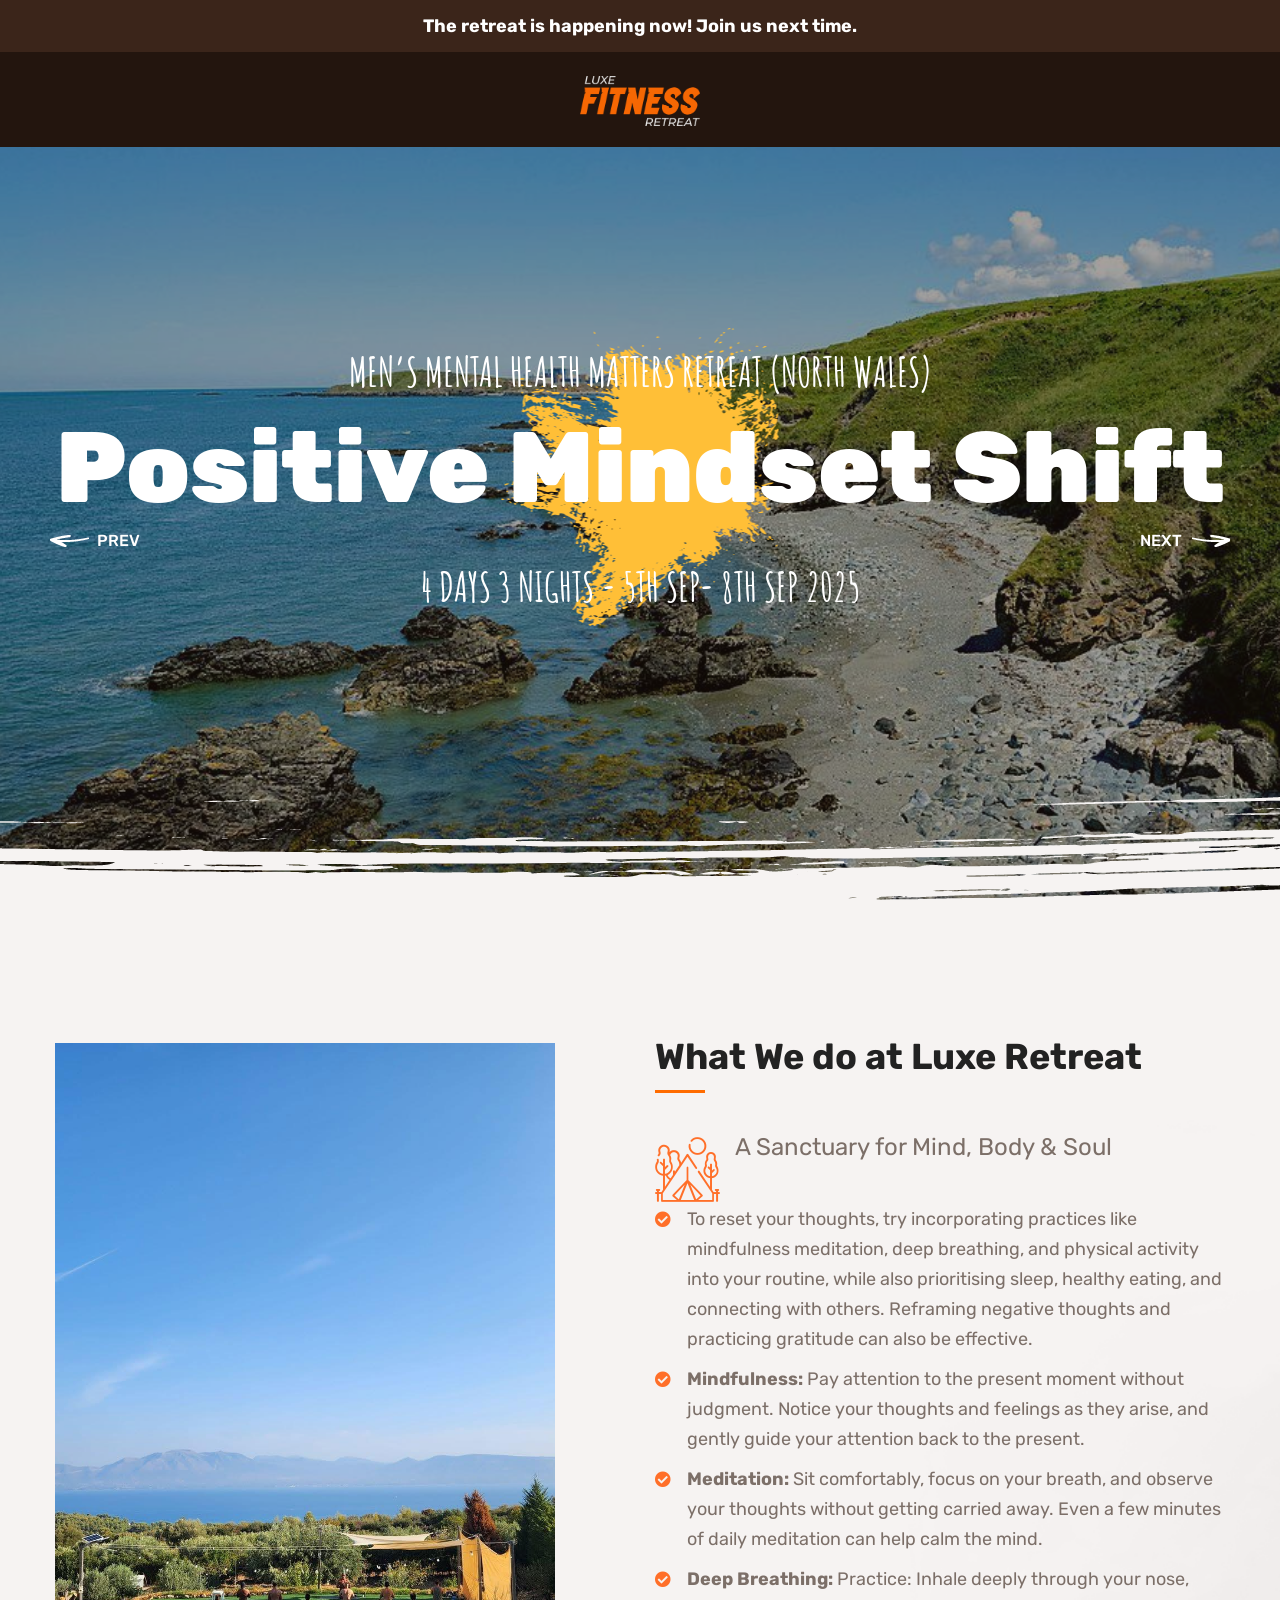
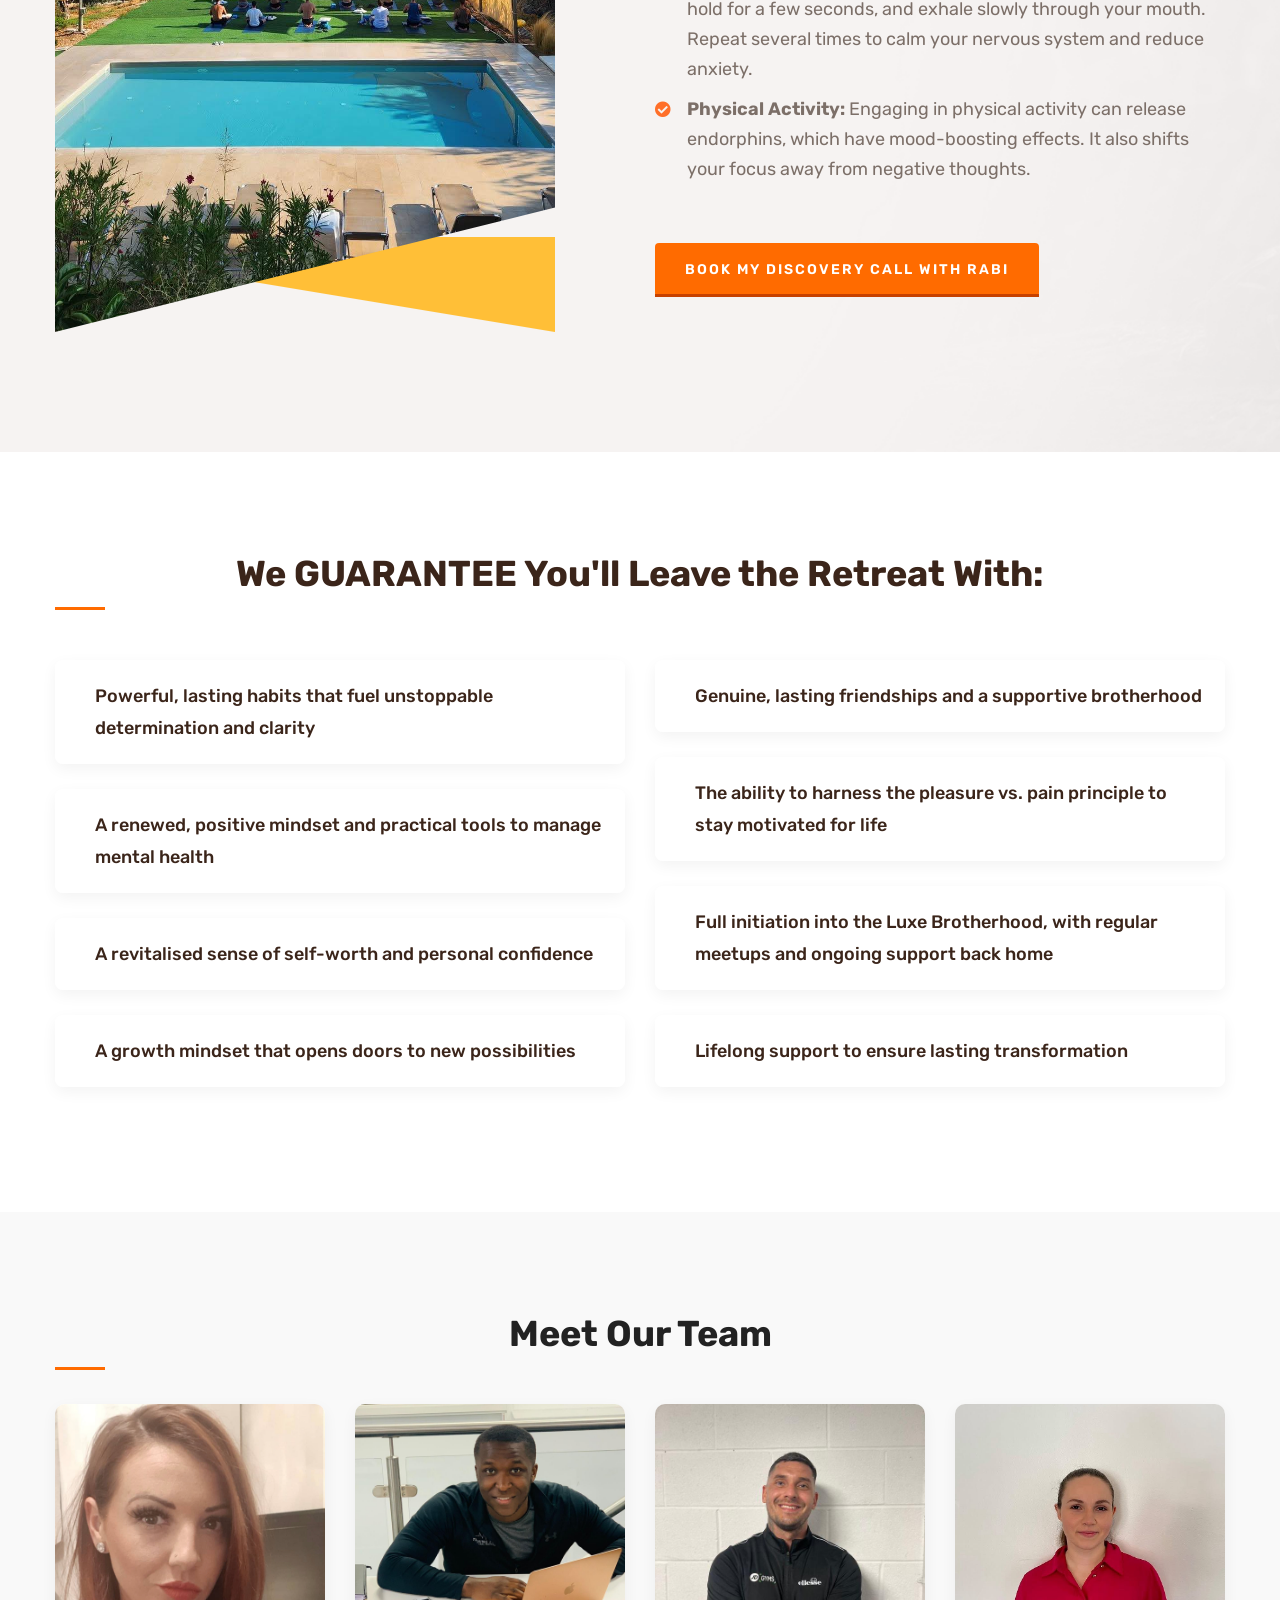
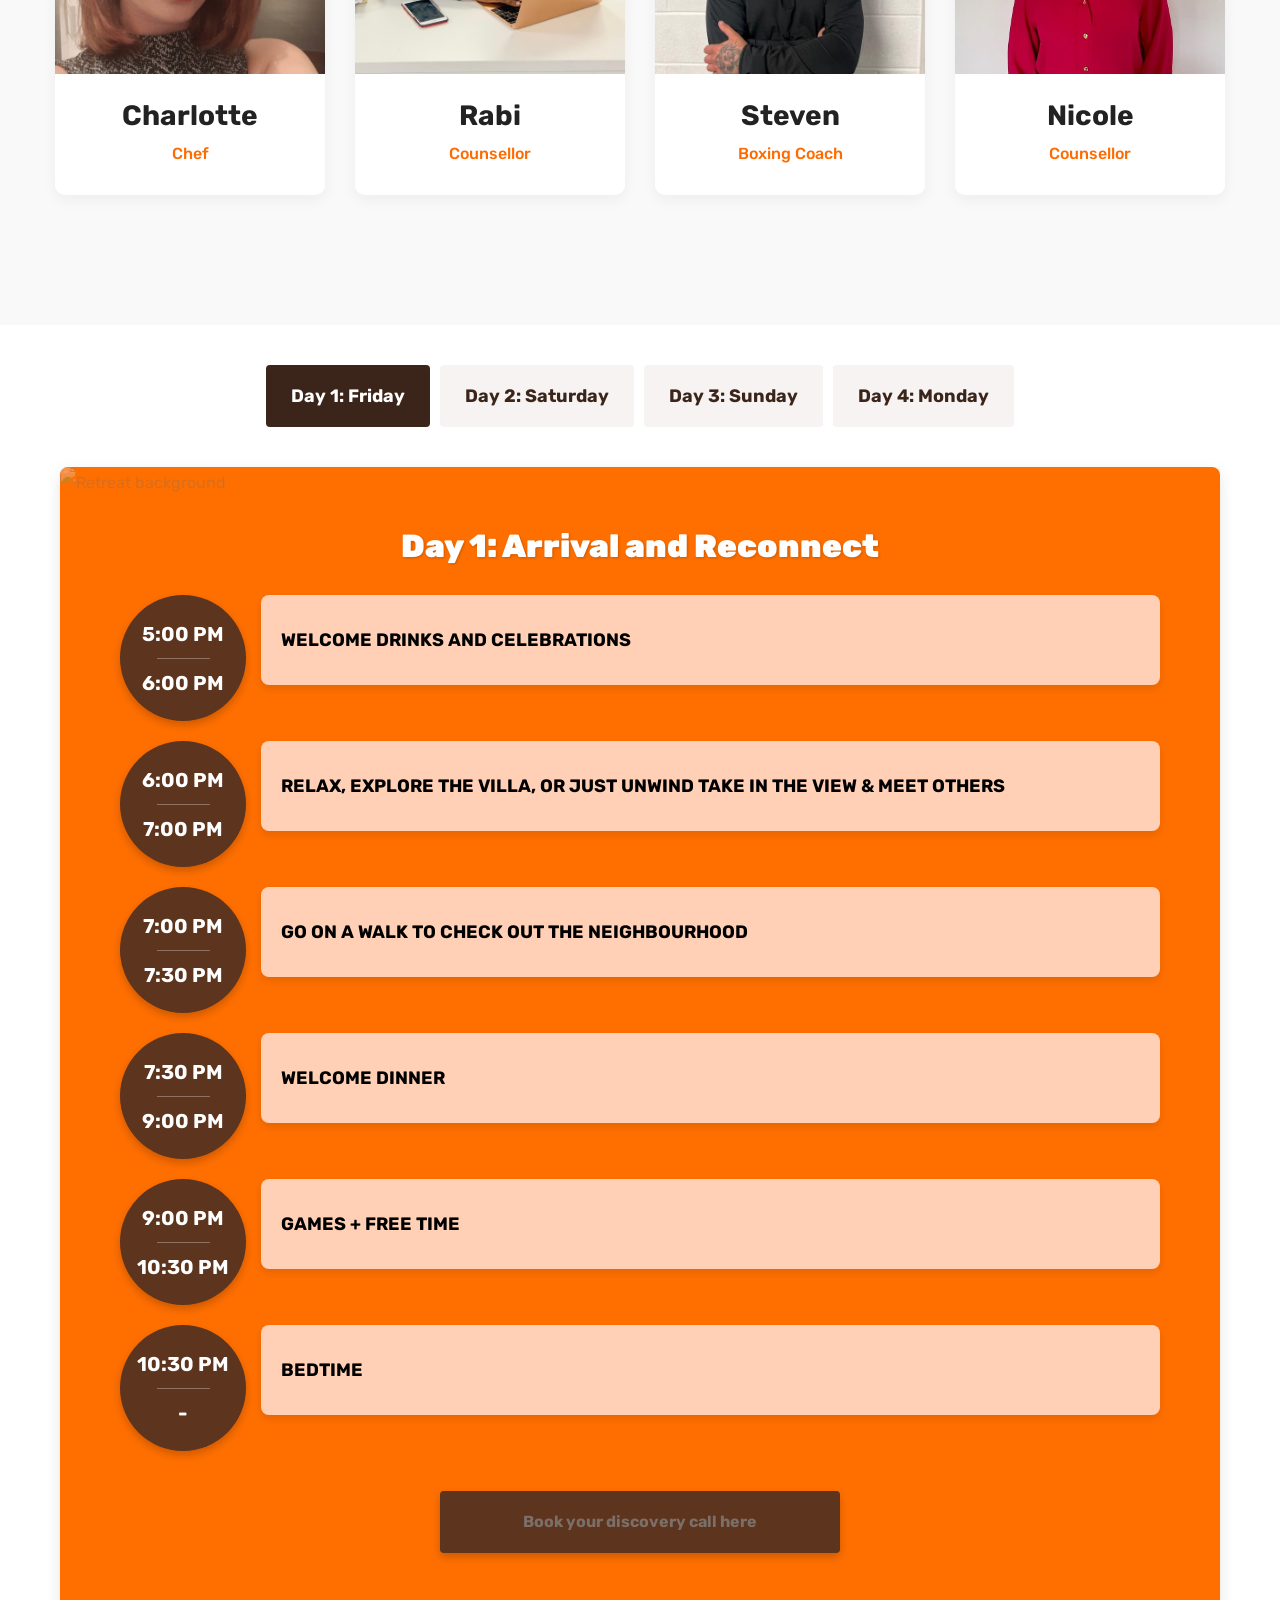
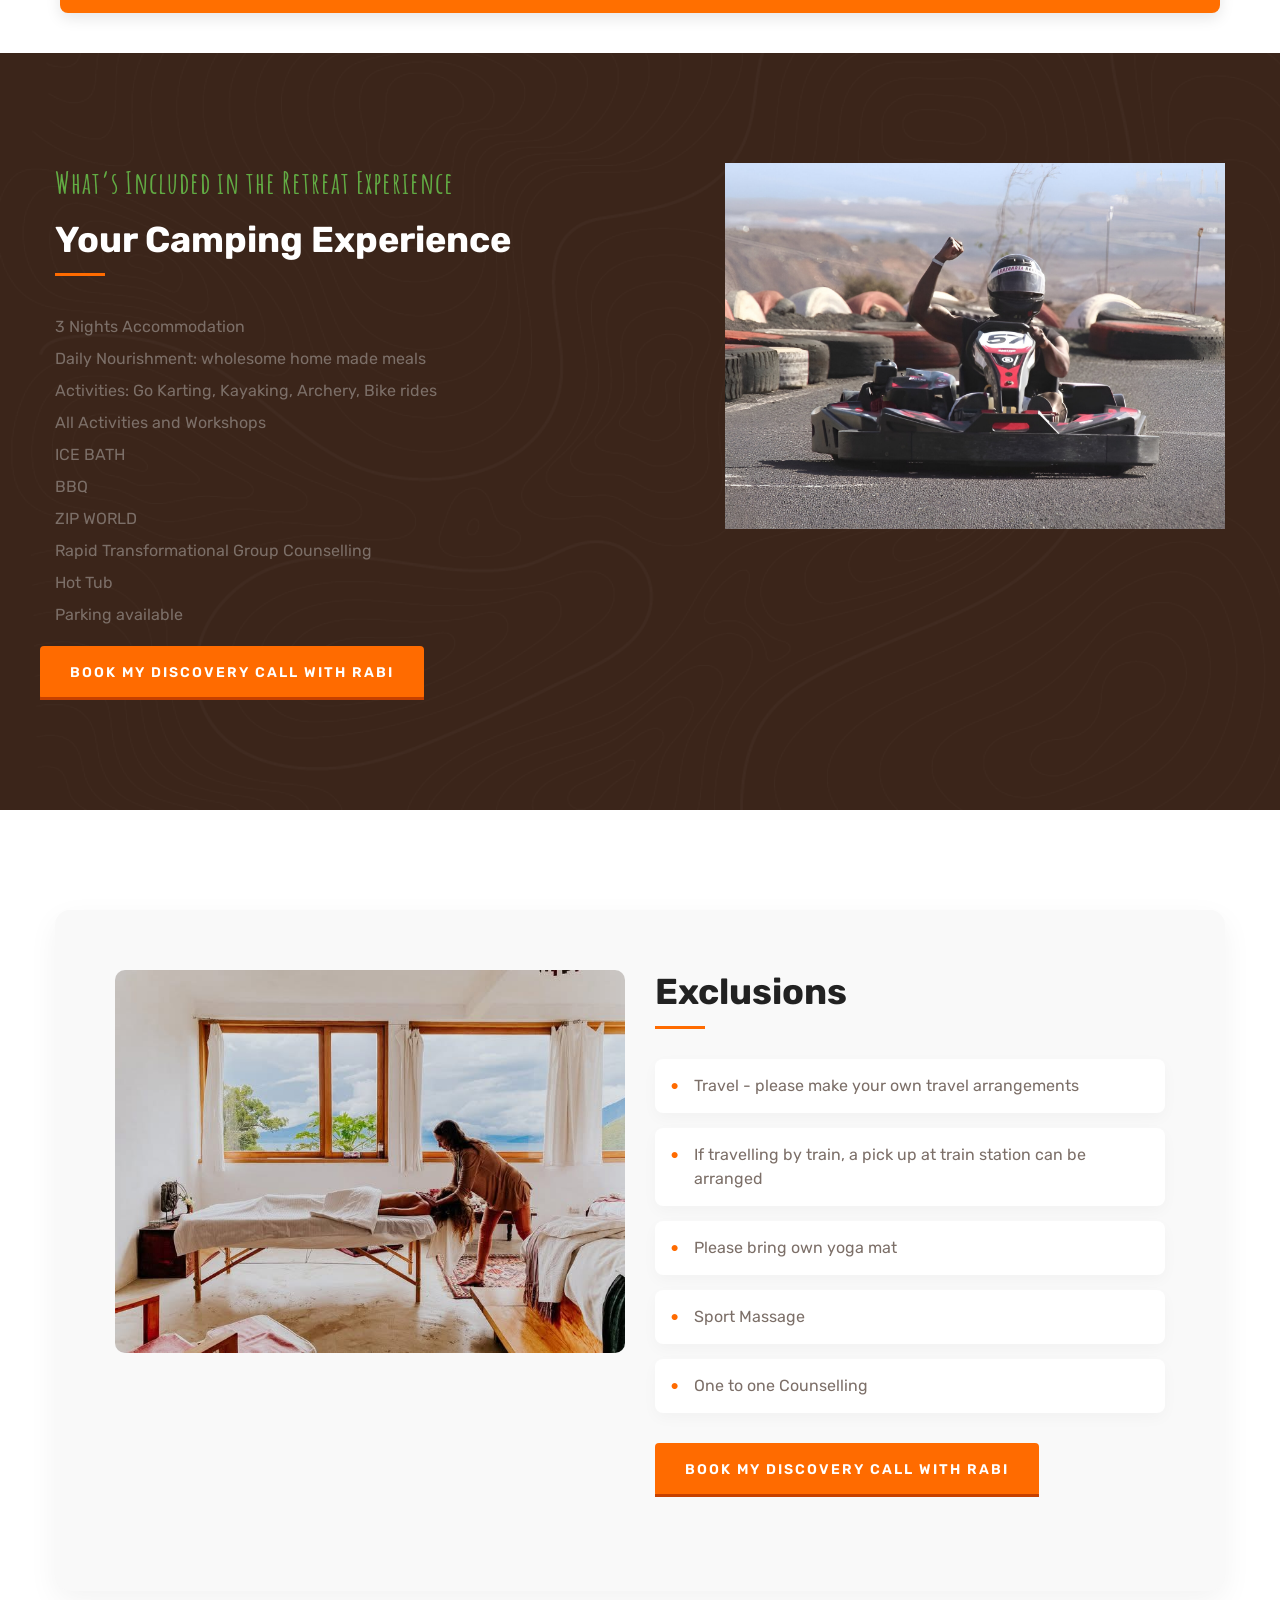
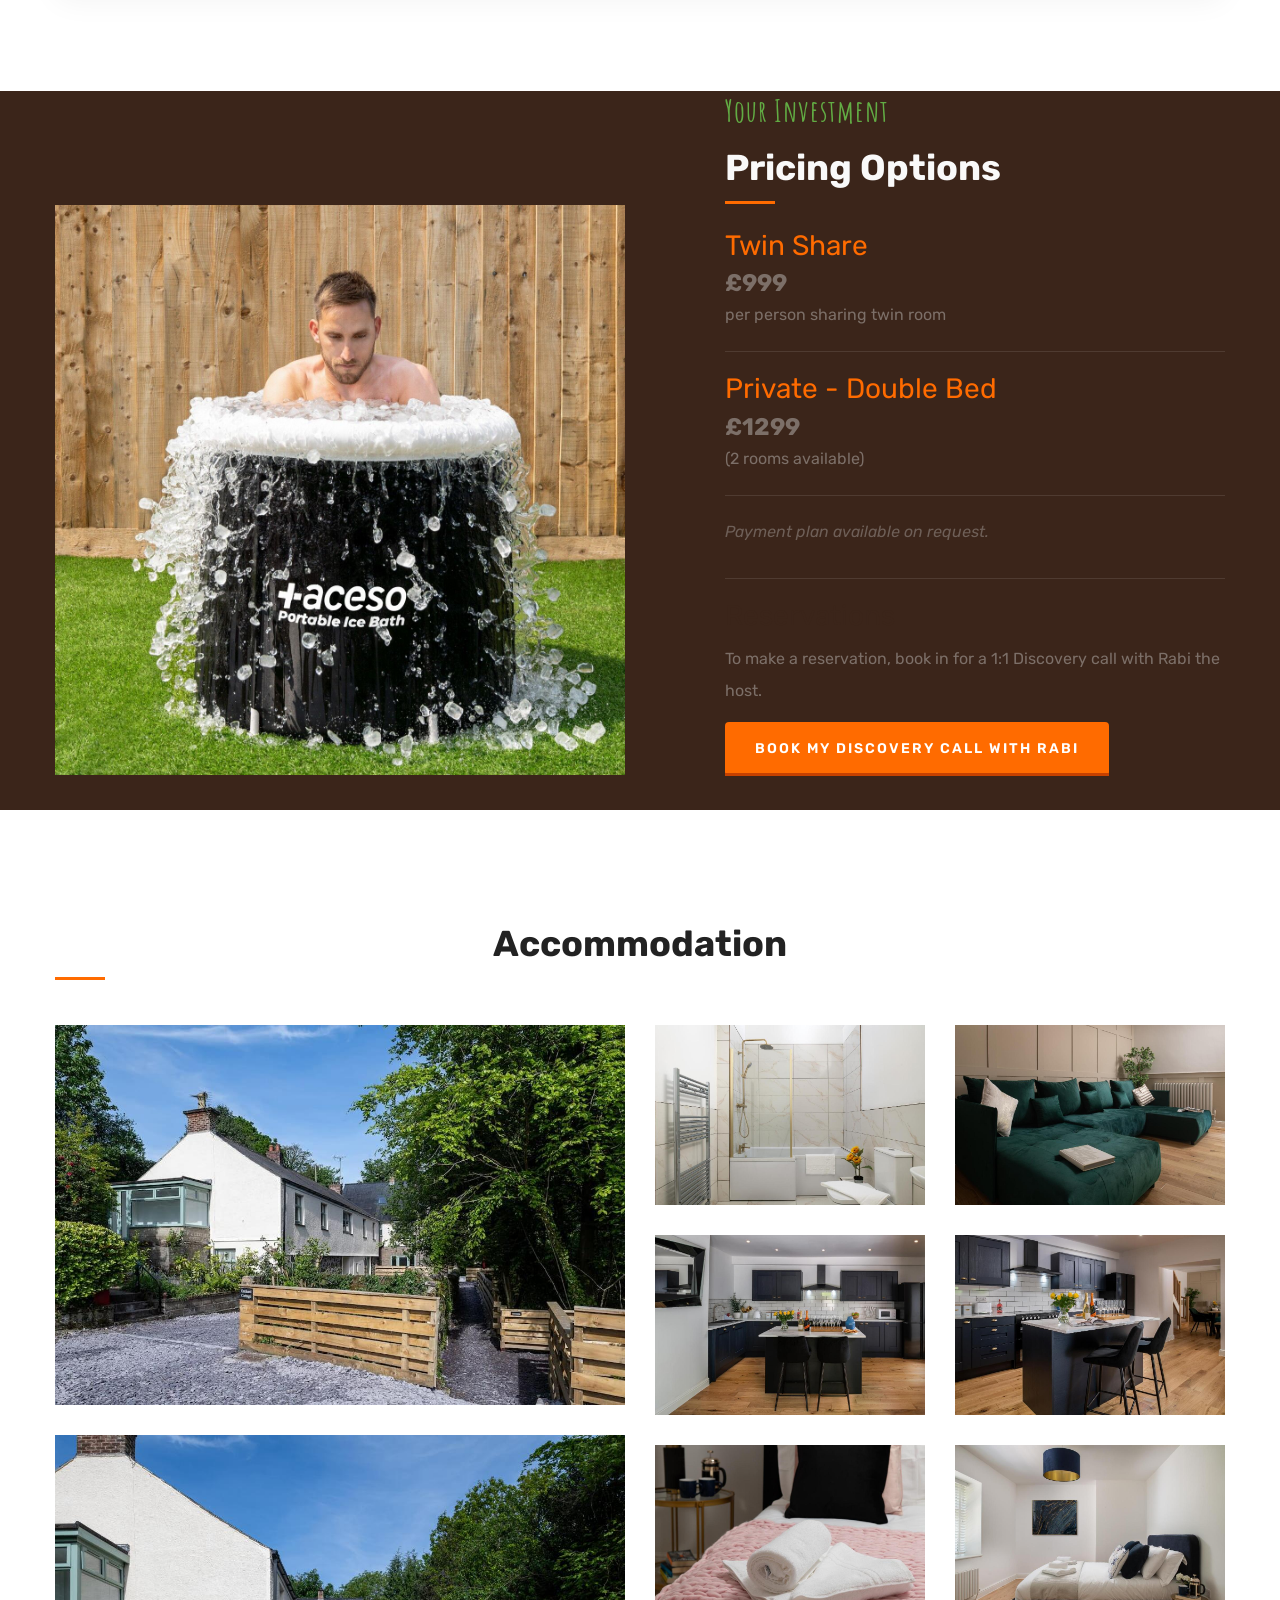
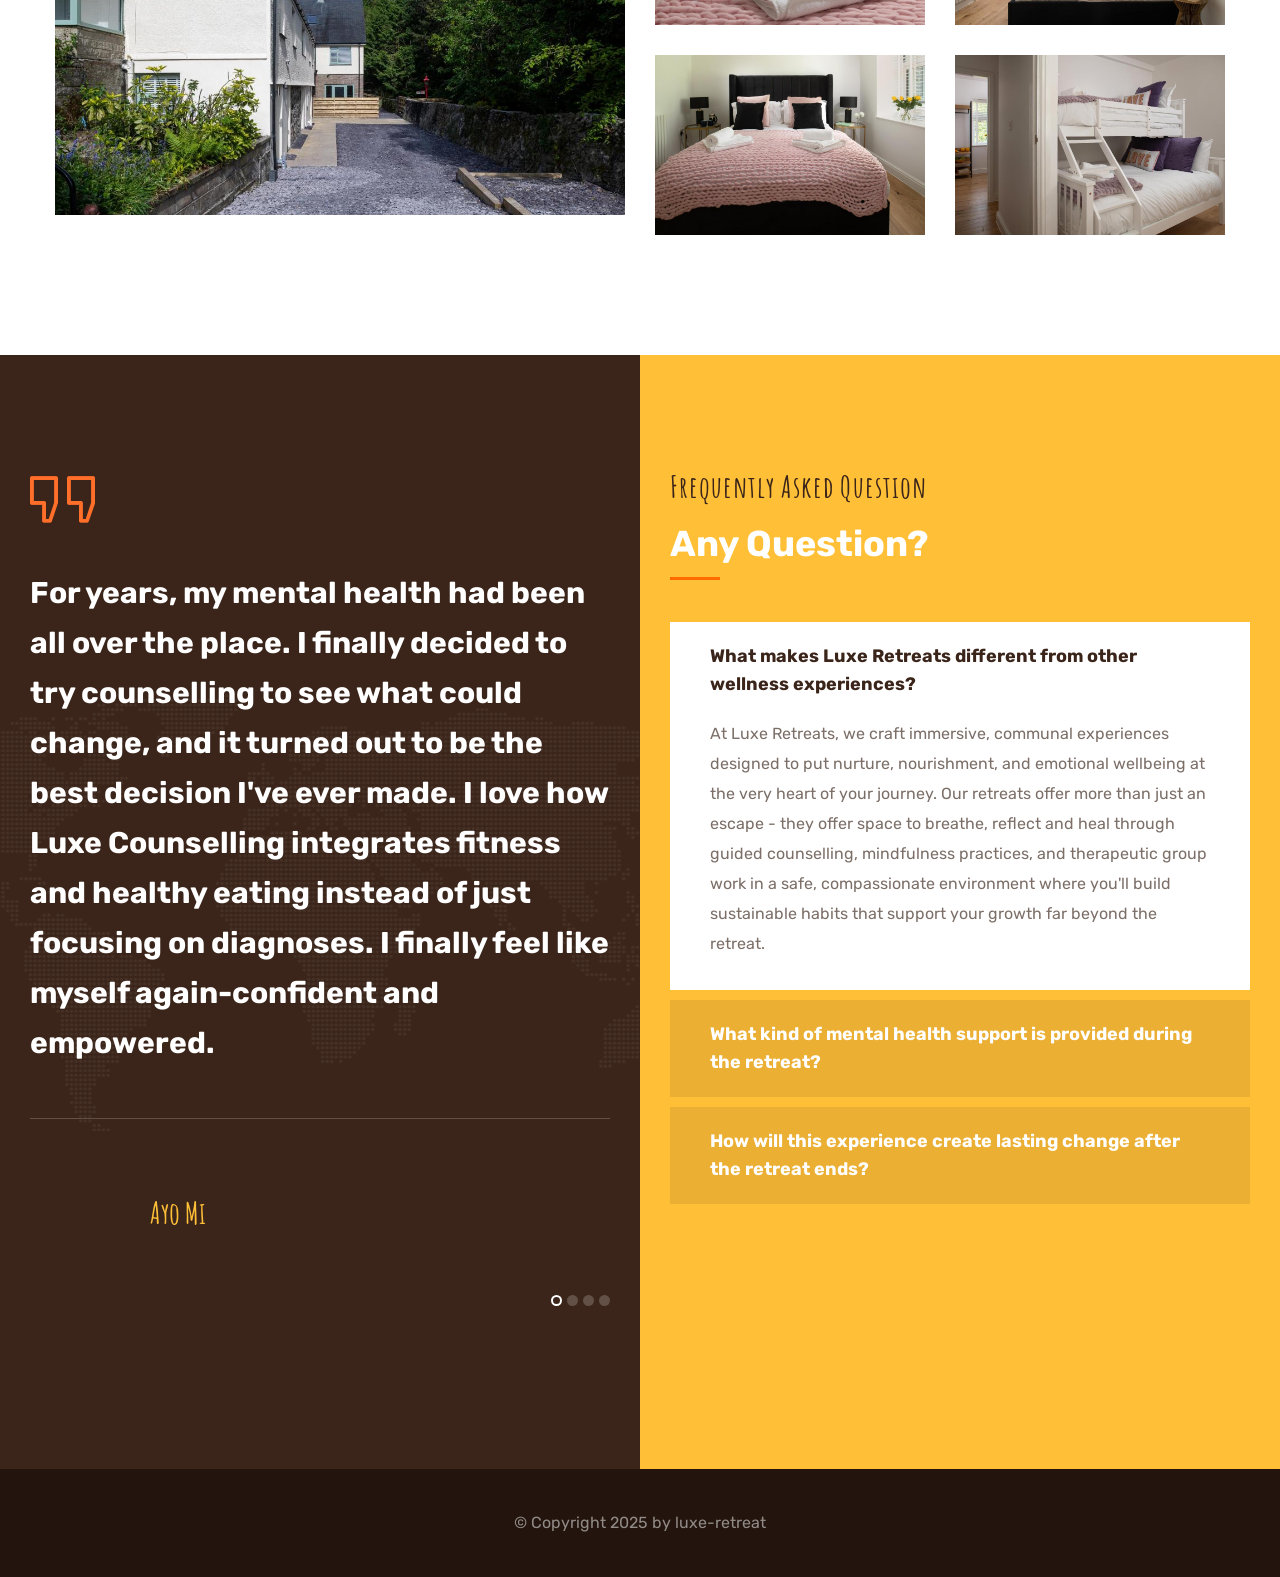
==== commit 2d052897: "Add modal functionality for booking discovery calls and update button classes" ====
--- a/index.html
+++ b/index.html
@@ -242,9 +242,7 @@
                       It also shifts your focus away from negative thoughts.
                     </li>
                   </ul>
-                  <a
-                    href="https://calendly.com/luxe-retreat/20min?month=2025-05"
-                    class="theme-btn btn-style-one"
+                  <a class="theme-btn btn-style-one book-call-btn"
                     >BOOK MY DISCOVERY CALL WITH RABI</a
                   >
                 </div>
@@ -528,11 +526,7 @@
               </div>
             </div>
 
-            <a
-              href="https://calendly.com/luxe-retreat/20min?month=2025-05"
-              class="book-btn"
-              >Book your discovery call here</a
-            >
+            <a class="book-btn book-call-btn">Book your discovery call here</a>
           </div>
         </div>
         <!-- Day 2 Content -->
@@ -654,11 +648,7 @@
               </div>
             </div>
 
-            <a
-              href="https://calendly.com/luxe-retreat/20min?month=2025-05"
-              class="book-btn"
-              >Book your discovery call here</a
-            >
+            <a class="book-btn book-call-btn">Book your discovery call here</a>
           </div>
         </div>
         <!-- Day 3 Content -->
@@ -797,11 +787,7 @@
               </div>
             </div>
 
-            <a
-              href="https://calendly.com/luxe-retreat/20min?month=2025-05"
-              class="book-btn"
-              >Book your discovery call here</a
-            >
+            <a class="book-btn book-call-btn">Book your discovery call here</a>
           </div>
         </div>
         <!-- Day 4 Content -->
@@ -882,11 +868,7 @@
               </div>
             </div>
 
-            <a
-              href="https://calendly.com/luxe-retreat/20min?month=2025-05"
-              class="book-btn"
-              >Book your discovery call here</a
-            >
+            <a class="book-btn book-call-btn">Book your discovery call here</a>
           </div>
         </div>
       </div>
@@ -930,9 +912,7 @@
                 </div>
               </div>
             </div>
-            <a
-              href="https://calendly.com/luxe-retreat/20min?month=2025-05"
-              class="theme-btn btn-style-one"
+            <a class="theme-btn btn-style-one book-call-btn"
               >BOOK MY DISCOVERY CALL WITH RABI</a
             >
           </div>
@@ -997,9 +977,7 @@
                         <div class="icon-box" style="color: #ff6b00">•</div>
                         <div class="text">One to one Counselling</div>
                       </div>
-                      <a
-                        href="https://calendly.com/luxe-retreat/20min?month=2025-05"
-                        class="theme-btn btn-style-one"
+                      <a class="theme-btn btn-style-one book-call-btn"
                         >BOOK MY DISCOVERY CALL WITH RABI</a
                       >
                     </div>
@@ -1056,9 +1034,7 @@
                         To make a reservation, book in for a 1:1 Discovery call
                         with Rabi the host.
                       </p>
-                      <a
-                        href="https://calendly.com/luxe-retreat/20min?month=2025-05"
-                        class="theme-btn btn-style-one"
+                      <a class="theme-btn btn-style-one book-call-btn"
                         >BOOK MY DISCOVERY CALL WITH RABI</a
                       >
                     </div>
@@ -1477,6 +1453,62 @@
       </button>
     </div>
 
+    <!-- Modal structure -->
+    <div class="modal-overlay" id="modalOverlay">
+      <button class="modal-close" id="modalClose">&times;</button>
+      <div class="modal-container">
+        <iframe
+          src="https://api.leadconnectorhq.com/widget/form/BymQPzbjQP0MlhBnYegI"
+          style="width: 100%; height: 100%; border: none; border-radius: 4px"
+          id="inline-BymQPzbjQP0MlhBnYegI"
+          data-layout="{'id':'INLINE'}"
+          data-trigger-type="alwaysShow"
+          data-trigger-value=""
+          data-activation-type="alwaysActivated"
+          data-activation-value=""
+          data-deactivation-type="neverDeactivate"
+          data-deactivation-value=""
+          data-form-name="Contact Us"
+          data-height="625"
+          data-layout-iframe-id="inline-BymQPzbjQP0MlhBnYegI"
+          data-form-id="BymQPzbjQP0MlhBnYegI"
+          title="Contact Us"
+        >
+        </iframe>
+      </div>
+    </div>
+
+    <script>
+      // Get all buttons with the class
+      const bookCallBtns = document.querySelectorAll(".book-call-btn");
+      const modalOverlay = document.getElementById("modalOverlay");
+      const modalClose = document.getElementById("modalClose");
+
+      // Add event listener to each button
+      bookCallBtns.forEach((btn) => {
+        btn.addEventListener("click", function (e) {
+          e.preventDefault();
+          document.body.classList.add("modal-open");
+          modalOverlay.classList.add("active");
+        });
+      });
+
+      // Close modal when close button is clicked
+      modalClose.addEventListener("click", function () {
+        document.body.classList.remove("modal-open");
+        modalOverlay.classList.remove("active");
+      });
+
+      // Close modal when clicking outside the iframe
+      modalOverlay.addEventListener("click", function (e) {
+        if (e.target === modalOverlay) {
+          document.body.classList.remove("modal-open");
+          modalOverlay.classList.remove("active");
+        }
+      });
+    </script>
+    <script src="https://link.msgsndr.com/js/form_embed.js"></script>
+
     <!-- jequery plugins -->
     <script src="assets/js/jquery.js"></script>
     <script src="assets/js/popper.min.js"></script>
--- a/assets/css/style.css
+++ b/assets/css/style.css
@@ -3537,3 +3537,50 @@
   font-weight: 900;
   font-size: 24px;
 }
+/* Modal styles */
+.modal-overlay {
+  position: fixed;
+  top: 0;
+  left: 0;
+  right: 0;
+  bottom: 0;
+  background-color: rgba(0, 0, 0, 0.5);
+  backdrop-filter: blur(5px);
+  display: flex;
+  justify-content: center;
+  align-items: center;
+  z-index: 1000;
+  opacity: 0;
+  visibility: hidden;
+  transition: opacity 0.3s ease, visibility 0.3s ease;
+}
+
+.modal-overlay.active {
+  opacity: 1;
+  visibility: visible;
+}
+
+.modal-container {
+  width: 90%;
+  max-width: 600px;
+  height: 625px;
+  border-radius: 4px;
+  padding: 0;
+}
+
+.modal-close {
+  position: absolute;
+  top: 15px;
+  right: 15px;
+  background: none;
+  border: none;
+  font-size: 24px;
+  color: white;
+  cursor: pointer;
+  z-index: 1001;
+}
+
+/* Blur effect for background when modal is open */
+body.modal-open {
+  overflow: hidden;
+}
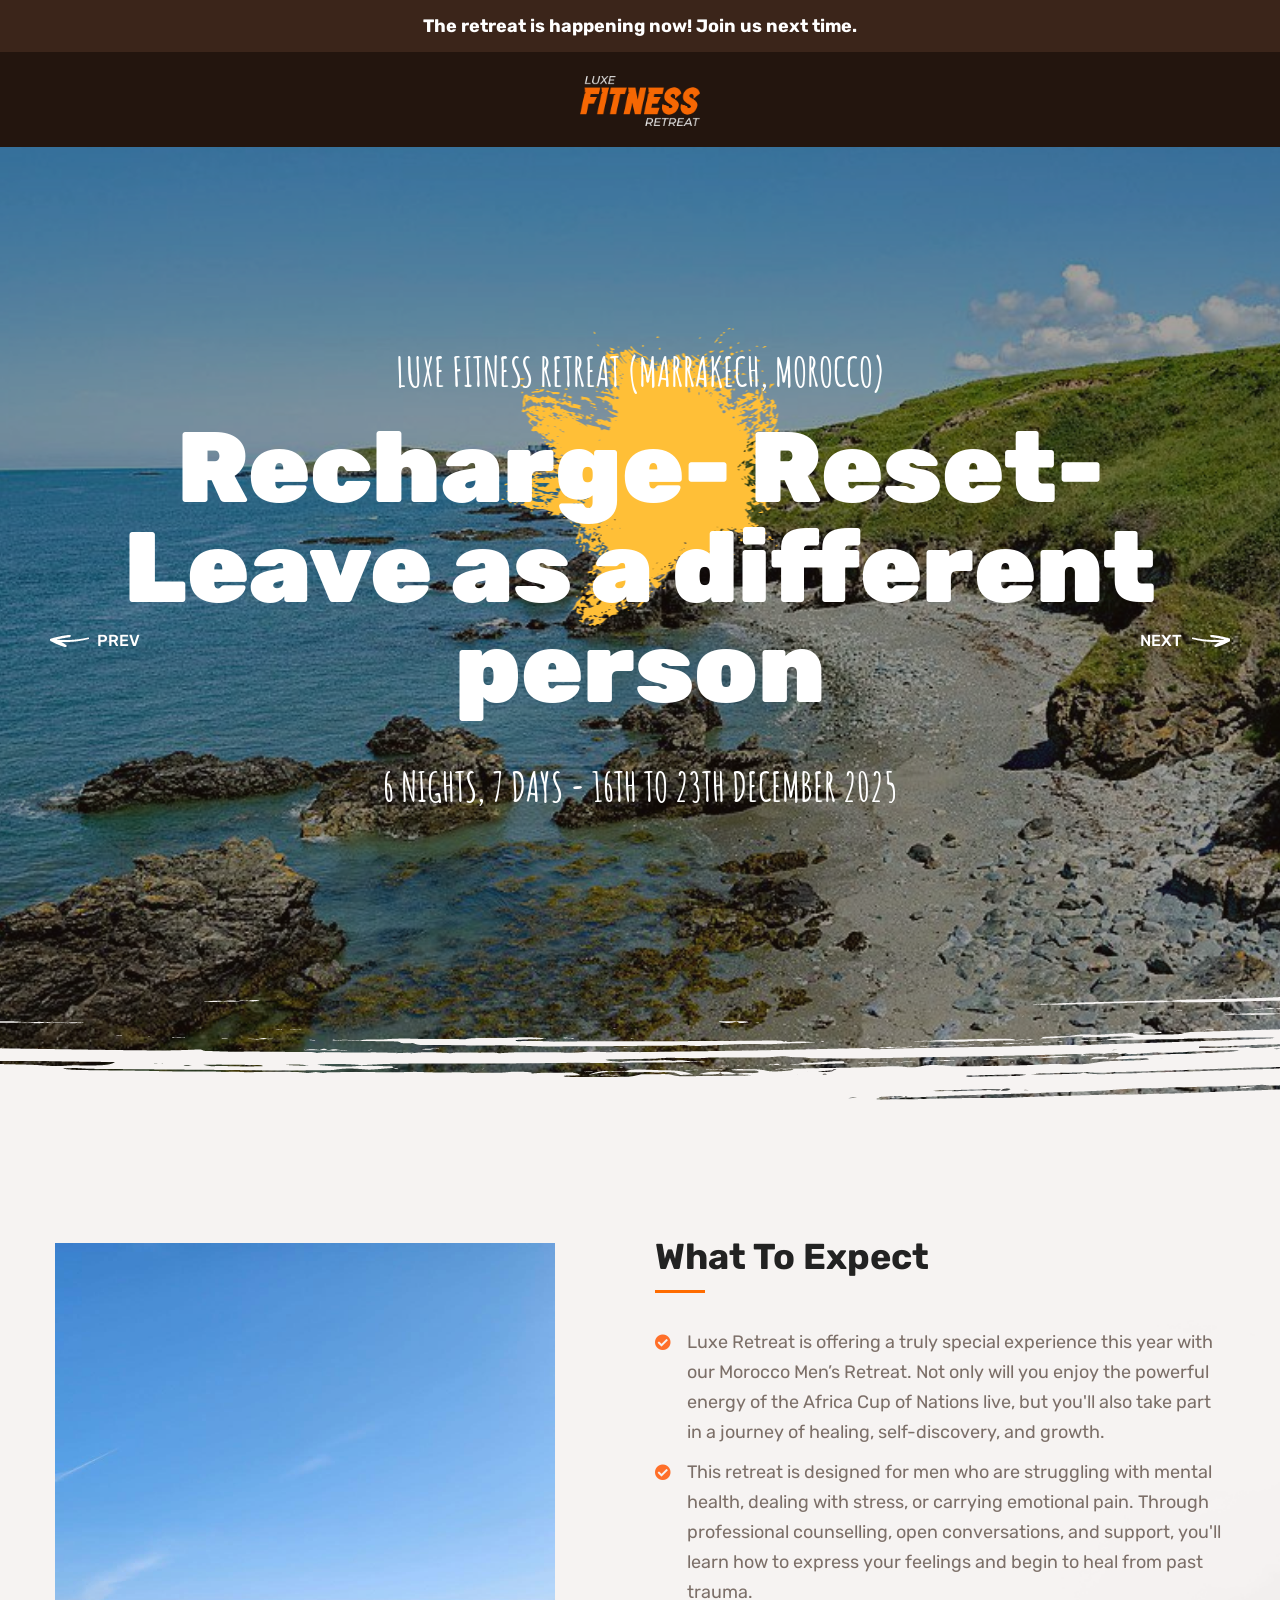
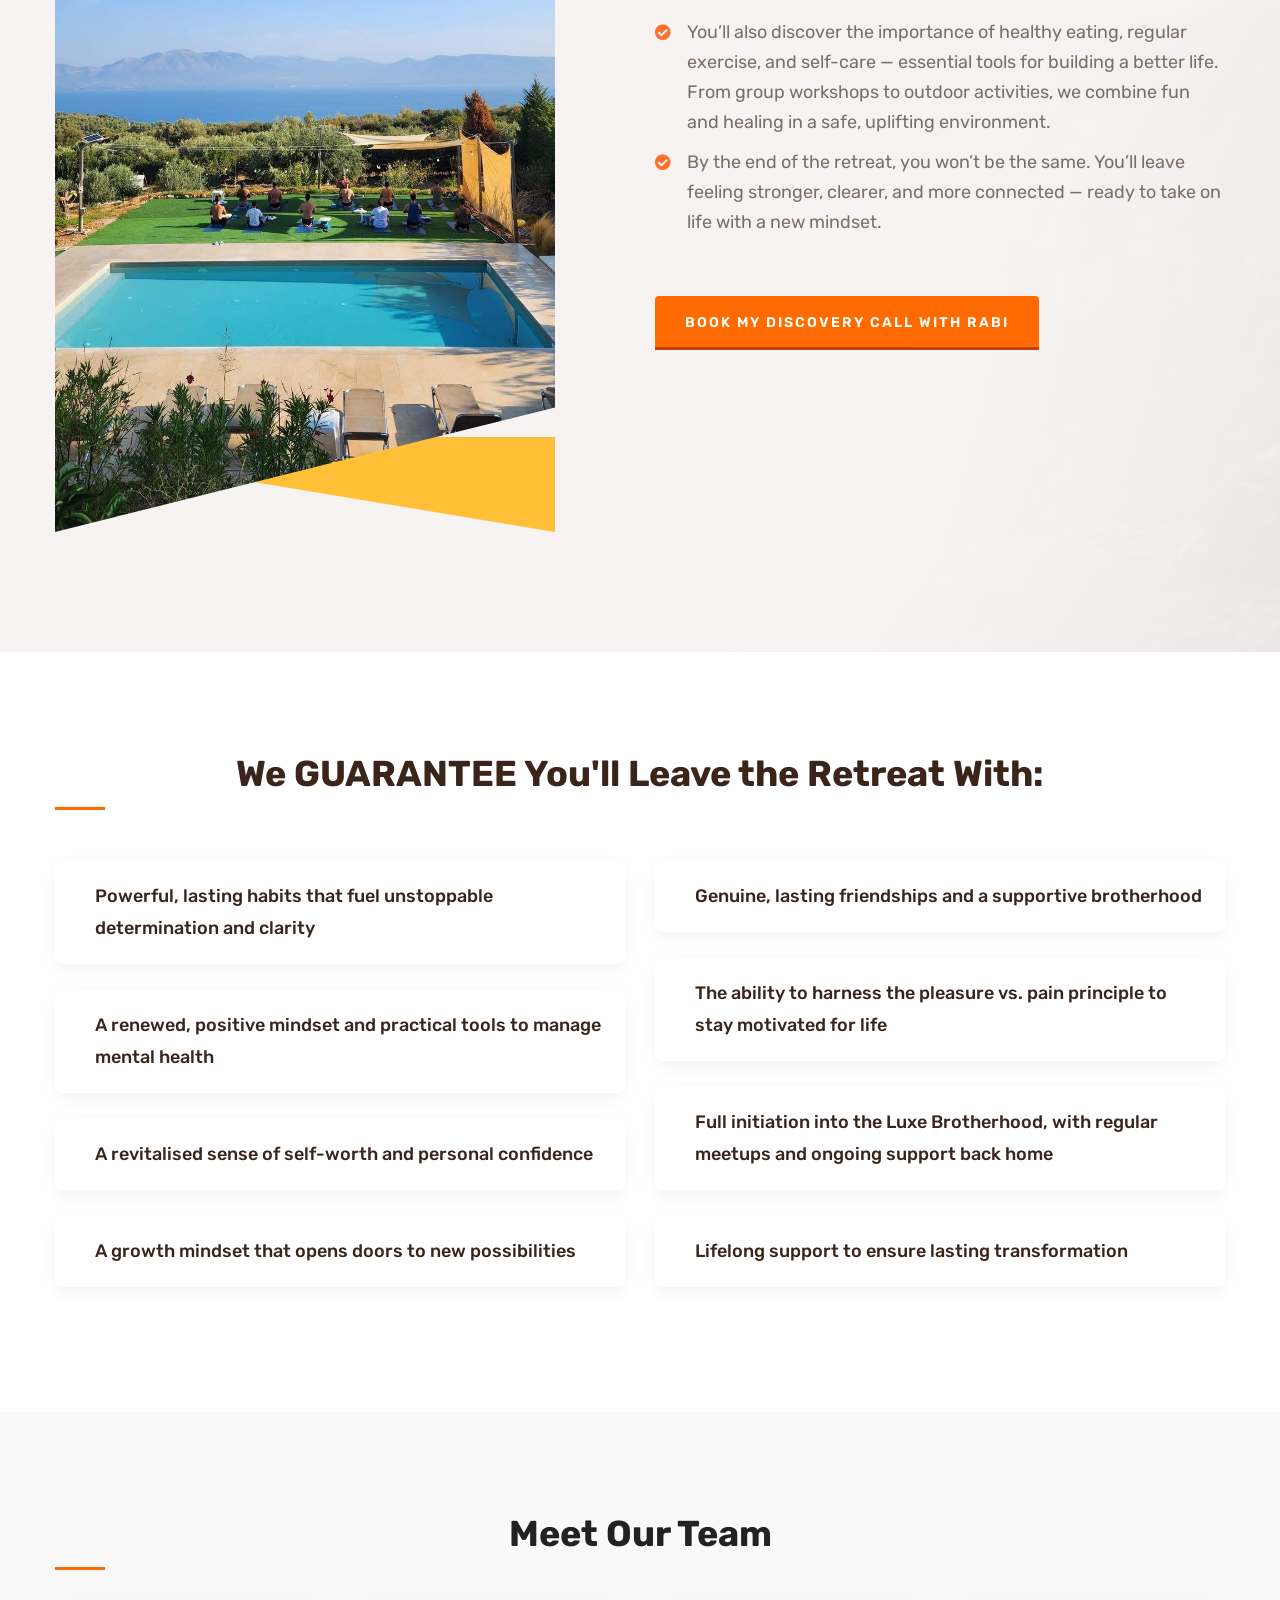
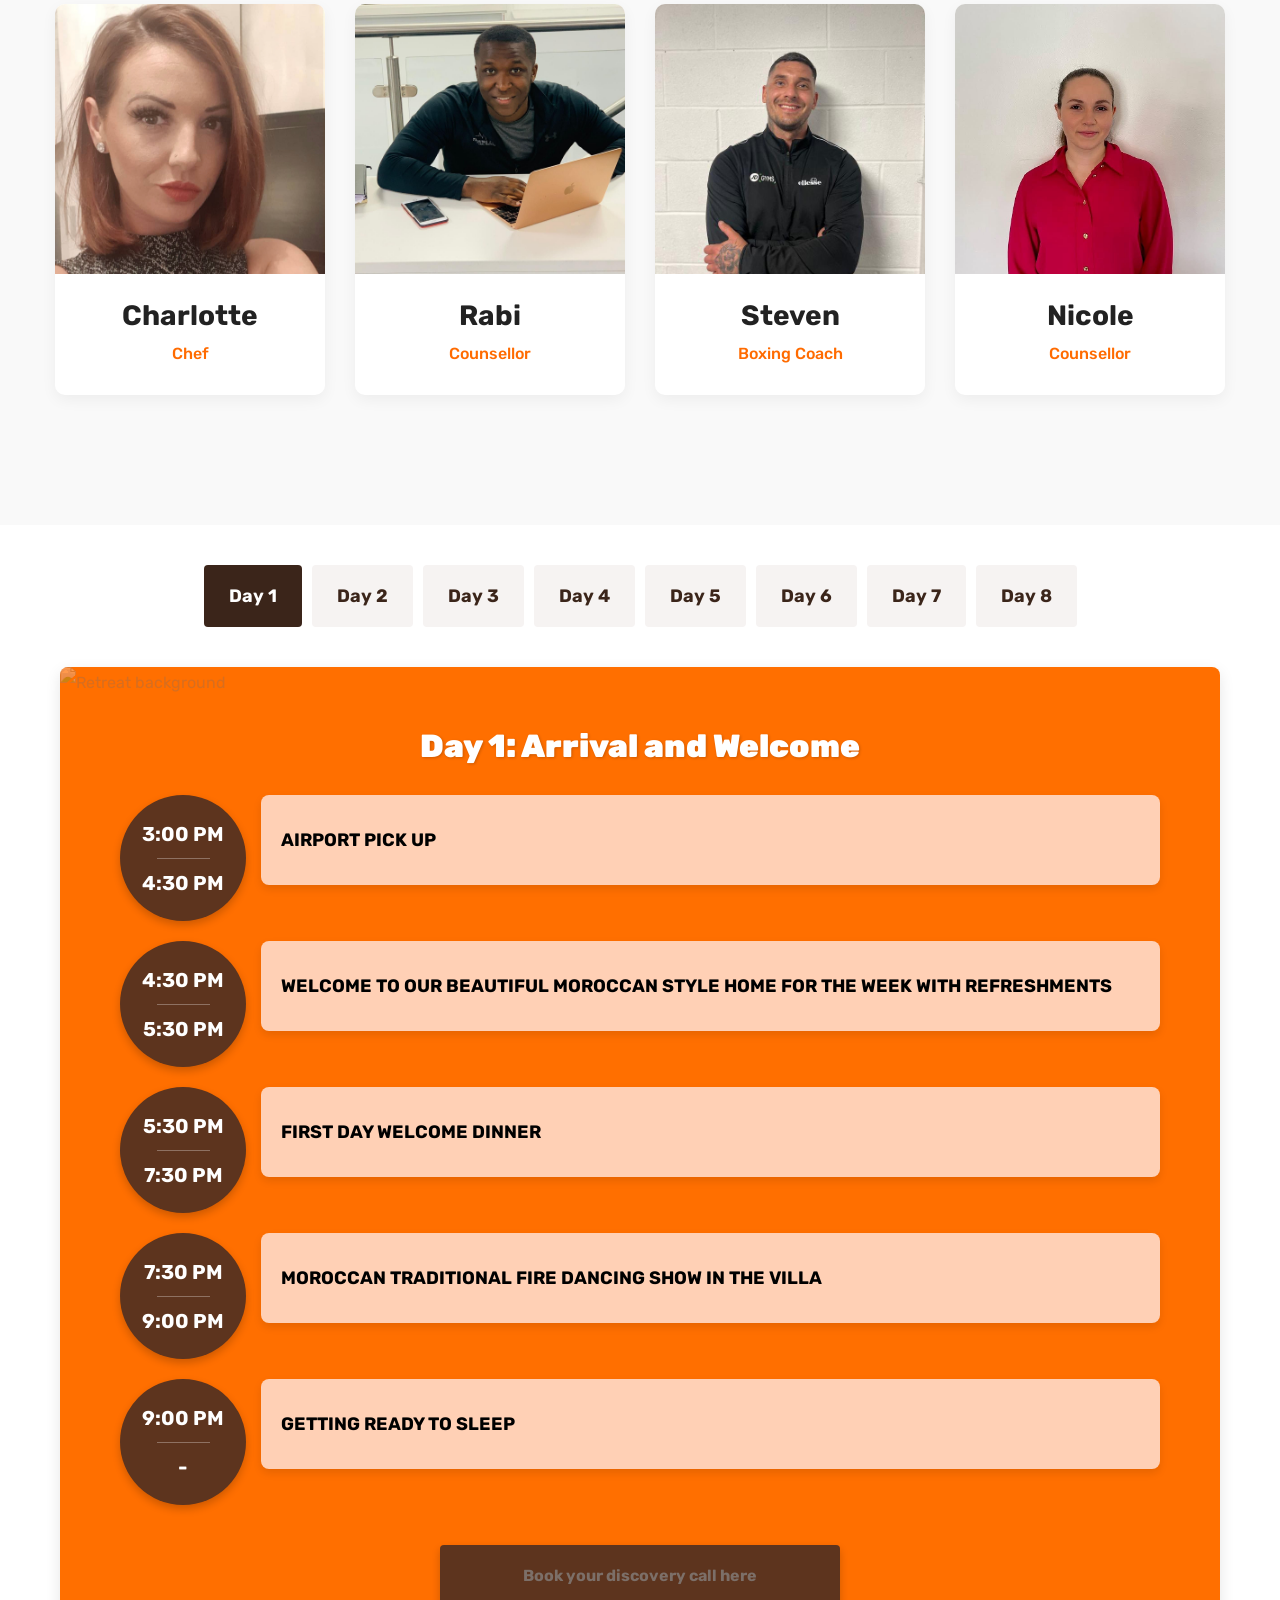
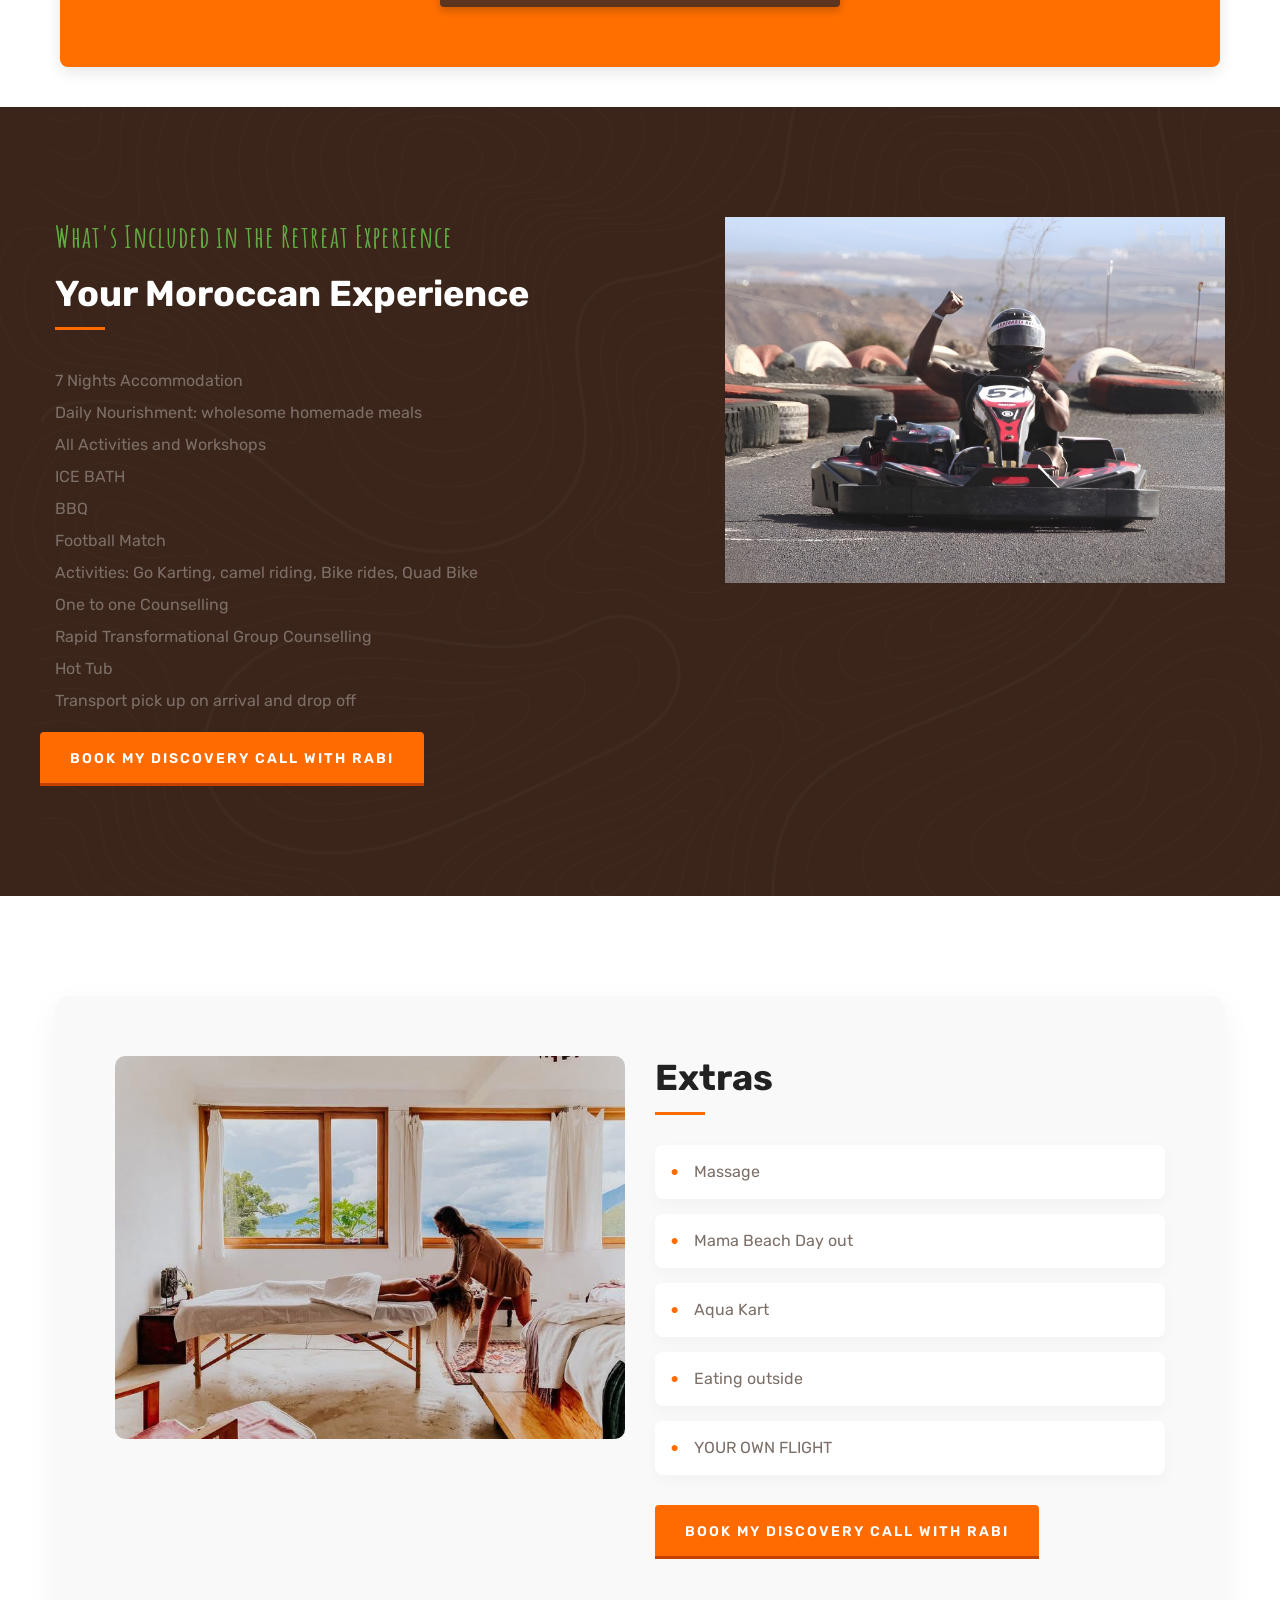
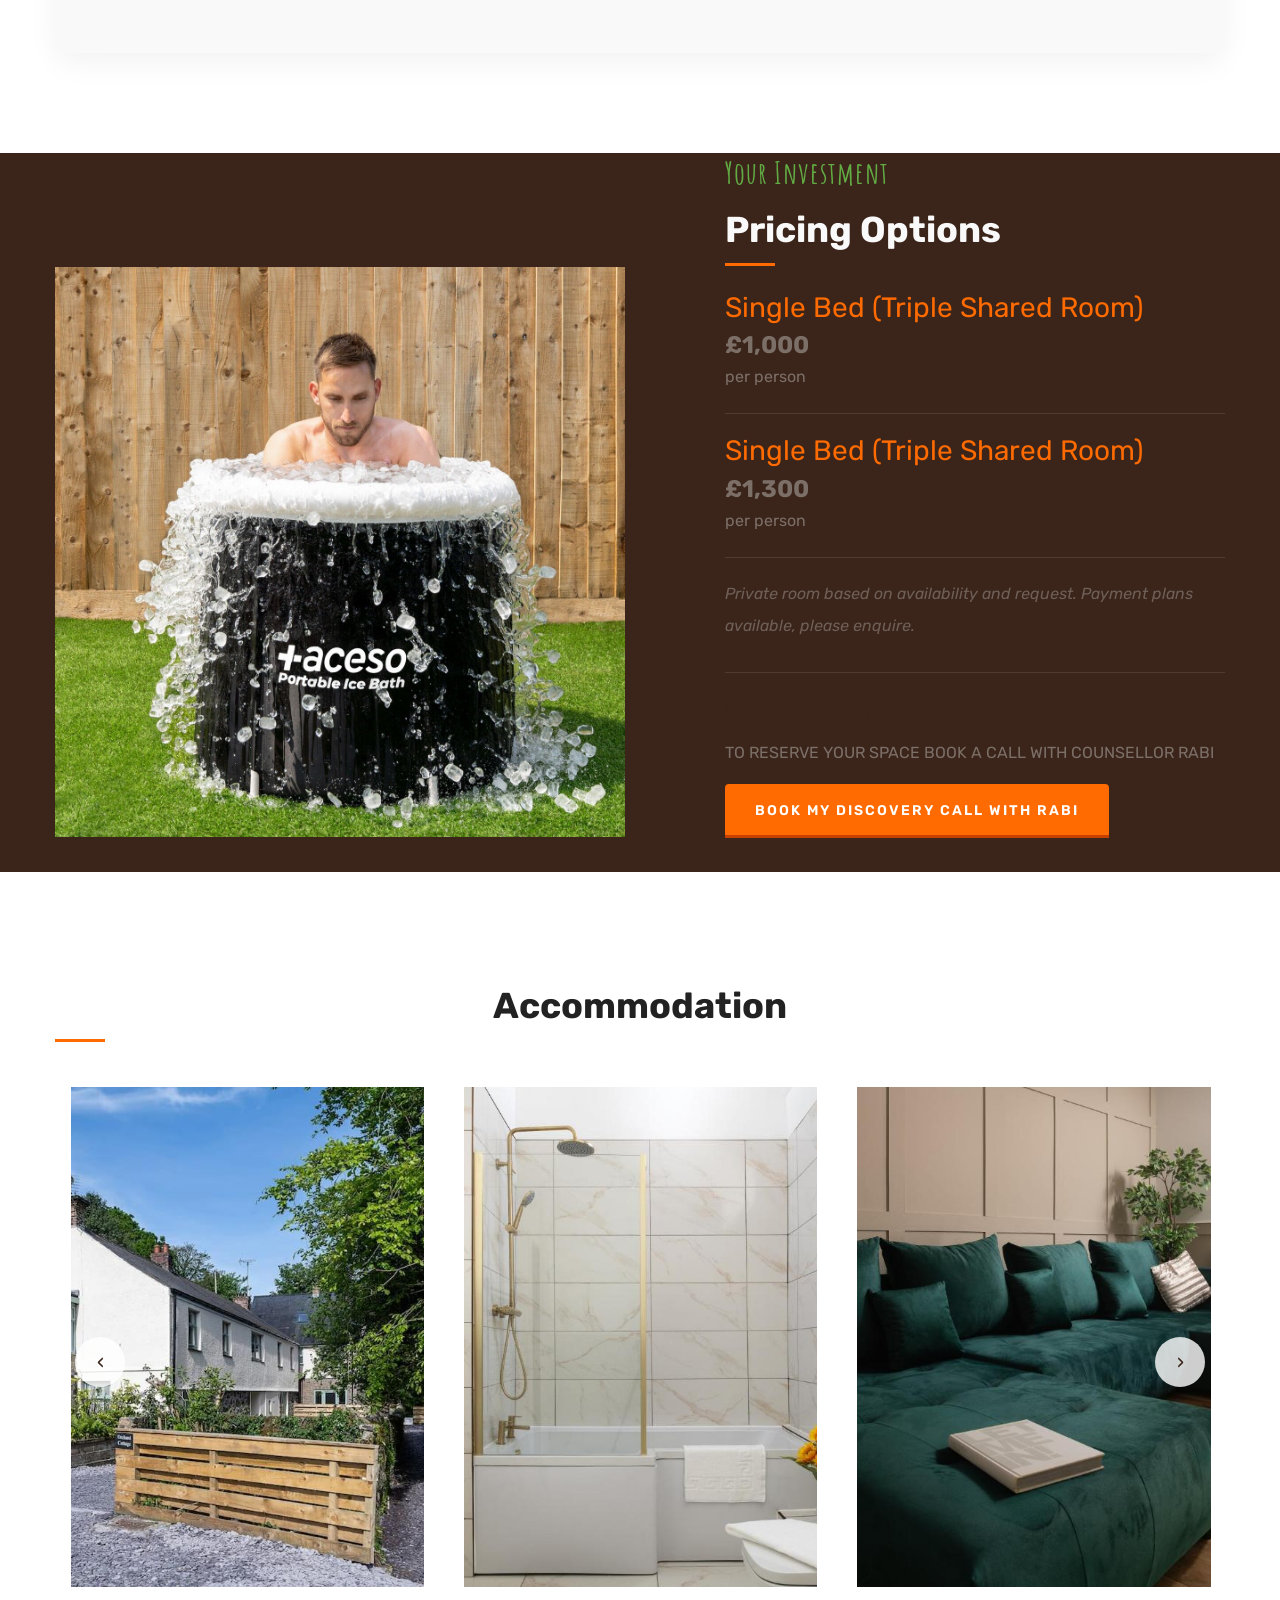
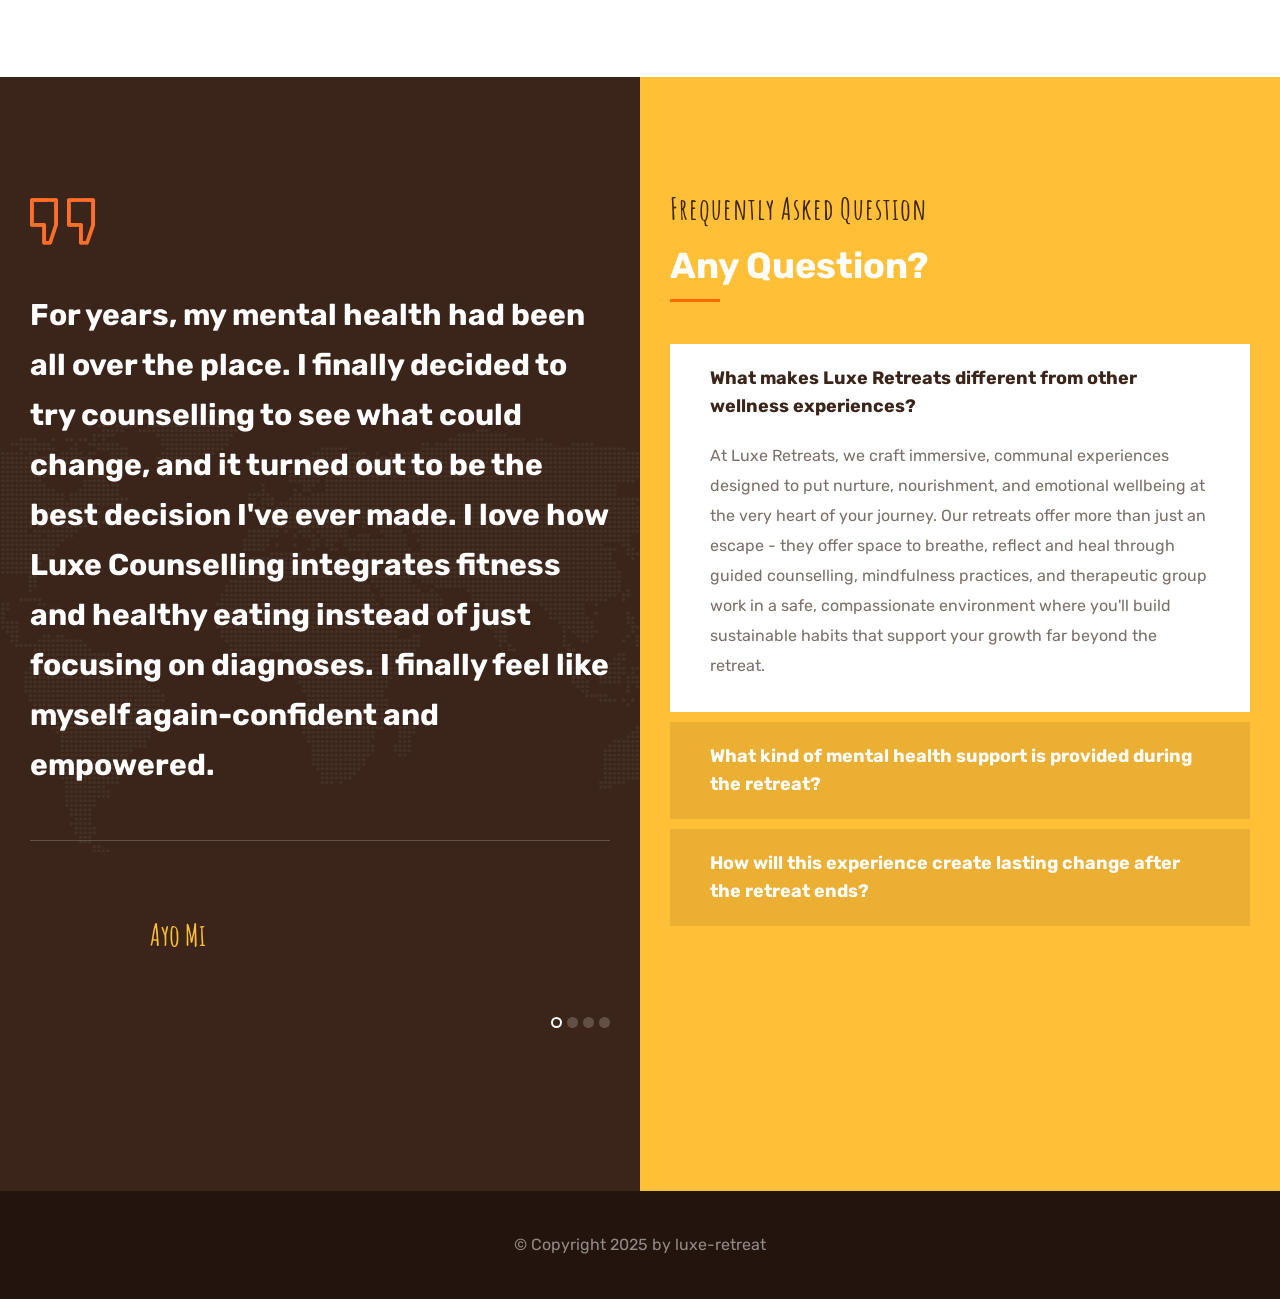
==== commit 4f210568: "Change code for morroco retreat" ====
--- a/index.html
+++ b/index.html
@@ -148,9 +148,9 @@
                   class="shape"
                   style="background-image: url(assets/images/shape/shape-2.png)"
                 ></div>
-                <span>Men’s Mental Health Matters Retreat (North Wales)</span>
-                <h2>Positive Mindset Shift</h2>
-                <span>4 days 3 Nights - 5th Sep- 8th Sep 2025</span>
+                <span>Luxe Fitness Retreat (Marrakech, Morocco)</span>
+                <h2>Recharge- Reset- Leave as a different person</h2>
+                <span>6 Nights, 7 Days - 16th to 23th December 2025</span>
               </div>
             </div>
           </div>
@@ -165,9 +165,9 @@
                   class="shape"
                   style="background-image: url(assets/images/shape/shape-2.png)"
                 ></div>
-                <span>Men’s Mental Health Matters Retreat (North Wales)</span>
-                <h2>Positive Mindset Shift</h2>
-                <span>4 days 3 Nights - 5th Sep- 8th Sep 2025</span>
+                <span>Luxe Fitness Retreat (Marrakech, Morocco)</span>
+                <h2>Recharge- Reset- Leave as a different person</h2>
+                <span>6 Nights, 7 Days - 16th to 23th December 2025</span>
               </div>
             </div>
           </div>
@@ -203,43 +203,34 @@
               <div class="content_block_one">
                 <div class="content-box">
                   <div class="sec-title">
-                    <h2>What We do at Luxe Retreat</h2>
-                  </div>
-                  <div class="text">
-                    <div class="icon-box"><i class="flaticon-camping"></i></div>
-                    <p>A Sanctuary for Mind, Body & Soul</p>
+                    <h2>What To Expect</h2>
                   </div>
                   <ul class="list-style-one clearfix">
                     <li>
-                      To reset your thoughts, try incorporating practices like
-                      mindfulness meditation, deep breathing, and physical
-                      activity into your routine, while also prioritising sleep,
-                      healthy eating, and connecting with others. Reframing
-                      negative thoughts and practicing gratitude can also be
-                      effective.
+                      Luxe Retreat is offering a truly special experience this
+                      year with our Morocco Men’s Retreat. Not only will you
+                      enjoy the powerful energy of the Africa Cup of Nations
+                      live, but you'll also take part in a journey of healing,
+                      self-discovery, and growth.
                     </li>
                     <li>
-                      <b>Mindfulness:</b> Pay attention to the present moment
-                      without judgment. Notice your thoughts and feelings as
-                      they arise, and gently guide your attention back to the
-                      present.
+                      This retreat is designed for men who are struggling with
+                      mental health, dealing with stress, or carrying emotional
+                      pain. Through professional counselling, open
+                      conversations, and support, you'll learn how to express
+                      your feelings and begin to heal from past trauma.
                     </li>
                     <li>
-                      <b>Meditation:</b> Sit comfortably, focus on your breath,
-                      and observe your thoughts without getting carried away.
-                      Even a few minutes of daily meditation can help calm the
-                      mind.
+                      You’ll also discover the importance of healthy eating,
+                      regular exercise, and self-care — essential tools for
+                      building a better life. From group workshops to outdoor
+                      activities, we combine fun and healing in a safe,
+                      uplifting environment.
                     </li>
                     <li>
-                      <b>Deep Breathing:</b> Practice: Inhale deeply through
-                      your nose, hold for a few seconds, and exhale slowly
-                      through your mouth. Repeat several times to calm your
-                      nervous system and reduce anxiety.
-                    </li>
-                    <li>
-                      <b>Physical Activity:</b> Engaging in physical activity
-                      can release endorphins, which have mood-boosting effects.
-                      It also shifts your focus away from negative thoughts.
+                      By the end of the retreat, you won’t be the same. You’ll
+                      leave feeling stronger, clearer, and more connected —
+                      ready to take on life with a new mindset.
                     </li>
                   </ul>
                   <a class="theme-btn btn-style-one book-call-btn"
@@ -432,10 +423,14 @@
       <div class="retreat-container">
         <!-- Day Navigation -->
         <div class="day-navigation">
-          <button class="day-btn active" data-day="day1">Day 1: Friday</button>
-          <button class="day-btn" data-day="day2">Day 2: Saturday</button>
-          <button class="day-btn" data-day="day3">Day 3: Sunday</button>
-          <button class="day-btn" data-day="day4">Day 4: Monday</button>
+          <button class="day-btn active" data-day="day1">Day 1</button>
+          <button class="day-btn" data-day="day2">Day 2</button>
+          <button class="day-btn" data-day="day3">Day 3</button>
+          <button class="day-btn" data-day="day4">Day 4</button>
+          <button class="day-btn" data-day="day5">Day 5</button>
+          <button class="day-btn" data-day="day6">Day 6</button>
+          <button class="day-btn" data-day="day7">Day 7</button>
+          <button class="day-btn" data-day="day8">Day 8</button>
         </div>
 
         <!-- Day 1 Content -->
@@ -449,57 +444,55 @@
             />
           </div>
           <div class="day-content-inner">
-            <h2 class="day-title">Day 1: Arrival and Reconnect</h2>
+            <h2 class="day-title">Day 1: Arrival and Welcome</h2>
 
             <div class="schedule-container">
               <div class="schedule-item">
                 <div class="time-circle">
-                  <div class="start-time">5:00 PM</div>
-                  <div class="time-divider"></div>
-                  <div class="end-time">6:00 PM</div>
+                  <div class="start-time">3:00 PM</div>
+                  <div class="time-divider"></div>
+                  <div class="end-time">4:30 PM</div>
+                </div>
+                <div class="activity-box">
+                  <div class="activity-text">Airport Pick Up</div>
+                </div>
+              </div>
+
+              <div class="schedule-item">
+                <div class="time-circle">
+                  <div class="start-time">4:30 PM</div>
+                  <div class="time-divider"></div>
+                  <div class="end-time">5:30 PM</div>
                 </div>
                 <div class="activity-box">
                   <div class="activity-text">
-                    Welcome drinks and celebrations
-                  </div>
-                </div>
-              </div>
-
-              <div class="schedule-item">
-                <div class="time-circle">
-                  <div class="start-time">6:00 PM</div>
-                  <div class="time-divider"></div>
-                  <div class="end-time">7:00 PM</div>
+                    Welcome to our beautiful Moroccan style home for the week
+                    with refreshments
+                  </div>
+                </div>
+              </div>
+
+              <div class="schedule-item">
+                <div class="time-circle">
+                  <div class="start-time">5:30 PM</div>
+                  <div class="time-divider"></div>
+                  <div class="end-time">7:30 PM</div>
+                </div>
+                <div class="activity-box">
+                  <div class="activity-text">First Day welcome Dinner</div>
+                </div>
+              </div>
+
+              <div class="schedule-item">
+                <div class="time-circle">
+                  <div class="start-time">7:30 PM</div>
+                  <div class="time-divider"></div>
+                  <div class="end-time">9:00 PM</div>
                 </div>
                 <div class="activity-box">
                   <div class="activity-text">
-                    Relax, explore the villa, or just unwind take in the view &
-                    meet others
-                  </div>
-                </div>
-              </div>
-
-              <div class="schedule-item">
-                <div class="time-circle">
-                  <div class="start-time">7:00 PM</div>
-                  <div class="time-divider"></div>
-                  <div class="end-time">7:30 PM</div>
-                </div>
-                <div class="activity-box">
-                  <div class="activity-text">
-                    Go on a walk to check out the neighbourhood
-                  </div>
-                </div>
-              </div>
-
-              <div class="schedule-item">
-                <div class="time-circle">
-                  <div class="start-time">7:30 PM</div>
-                  <div class="time-divider"></div>
-                  <div class="end-time">9:00 PM</div>
-                </div>
-                <div class="activity-box">
-                  <div class="activity-text">Welcome Dinner</div>
+                    Moroccan Traditional Fire Dancing Show in the Villa
+                  </div>
                 </div>
               </div>
 
@@ -507,21 +500,10 @@
                 <div class="time-circle">
                   <div class="start-time">9:00 PM</div>
                   <div class="time-divider"></div>
-                  <div class="end-time">10:30 PM</div>
-                </div>
-                <div class="activity-box">
-                  <div class="activity-text">Games + Free time</div>
-                </div>
-              </div>
-
-              <div class="schedule-item">
-                <div class="time-circle">
-                  <div class="start-time">10:30 PM</div>
-                  <div class="time-divider"></div>
                   <div class="end-time">-</div>
                 </div>
                 <div class="activity-box">
-                  <div class="activity-text">Bedtime</div>
+                  <div class="activity-text">Getting Ready to sleep</div>
                 </div>
               </div>
             </div>
@@ -540,17 +522,17 @@
             />
           </div>
           <div class="day-content-inner">
-            <h2 class="day-title">Day 2: Saturday</h2>
+            <h2 class="day-title">Day 2</h2>
 
             <div class="schedule-container">
               <div class="schedule-item">
                 <div class="time-circle">
                   <div class="start-time">8:00 AM</div>
                   <div class="time-divider"></div>
-                  <div class="end-time">9:00 AM</div>
-                </div>
-                <div class="activity-box">
-                  <div class="activity-text">Sunrise Pilates</div>
+                  <div class="end-time">8:45 AM</div>
+                </div>
+                <div class="activity-box">
+                  <div class="activity-text">Morning Jog</div>
                 </div>
               </div>
 
@@ -561,89 +543,66 @@
                   <div class="end-time">10:00 AM</div>
                 </div>
                 <div class="activity-box">
+                  <div class="activity-text">Boxing Training</div>
+                </div>
+              </div>
+
+              <div class="schedule-item">
+                <div class="time-circle">
+                  <div class="start-time">10:30 AM</div>
+                  <div class="time-divider"></div>
+                  <div class="end-time">12:00 PM</div>
+                </div>
+                <div class="activity-box">
+                  <div class="activity-text">Breakfast</div>
+                </div>
+              </div>
+
+              <div class="schedule-item">
+                <div class="time-circle">
+                  <div class="start-time">12:00 PM</div>
+                  <div class="time-divider"></div>
+                  <div class="end-time">1:00 PM</div>
+                </div>
+                <div class="activity-box">
+                  <div class="activity-text">Group Counselling workshop</div>
+                </div>
+              </div>
+
+              <div class="schedule-item">
+                <div class="time-circle">
+                  <div class="start-time">1:00 PM</div>
+                  <div class="time-divider"></div>
+                  <div class="end-time">2:30 PM</div>
+                </div>
+                <div class="activity-box">
                   <div class="activity-text">
-                    Morning jog + Circuit Training
-                  </div>
-                </div>
-              </div>
-
-              <div class="schedule-item">
-                <div class="time-circle">
-                  <div class="start-time">10:00 AM</div>
-                  <div class="time-divider"></div>
-                  <div class="end-time">12:00 PM</div>
-                </div>
-                <div class="activity-box">
-                  <div class="activity-text">Breakfast</div>
-                </div>
-              </div>
-
-              <div class="schedule-item">
-                <div class="time-circle">
-                  <div class="start-time">12:00 PM</div>
-                  <div class="time-divider"></div>
-                  <div class="end-time">1:00 PM</div>
-                </div>
-                <div class="activity-box">
-                  <div class="activity-text">Mental Health workshop</div>
-                </div>
-              </div>
-
-              <div class="schedule-item">
-                <div class="time-circle">
-                  <div class="start-time">1:00 PM</div>
-                  <div class="time-divider"></div>
-                  <div class="end-time">6:00 PM</div>
-                </div>
-                <div class="activity-box">
-                  <div class="activity-text">ZIP WORLD</div>
-                </div>
-              </div>
-              <div class="schedule-item">
-                <div class="time-circle">
-                  <div class="start-time">6:30 PM</div>
-                  <div class="time-divider"></div>
-                  <div class="end-time">7:45 PM</div>
-                </div>
-                <div class="activity-box">
-                  <div class="activity-text">Motivational speaker Joe</div>
-                </div>
-              </div>
-
-              <div class="schedule-item">
-                <div class="time-circle">
-                  <div class="start-time">7:45 PM</div>
-                  <div class="time-divider"></div>
-                  <div class="end-time">8:30 PM</div>
-                </div>
-                <div class="activity-box">
-                  <div class="activity-text">Dinner</div>
-                </div>
-              </div>
-              <div class="schedule-item">
-                <div class="time-circle">
-                  <div class="start-time">8:30 PM</div>
-                  <div class="time-divider"></div>
-                  <div class="end-time">9:30 PM</div>
+                    Alone Time for self Reflection
+                  </div>
+                </div>
+              </div>
+              <div class="schedule-item">
+                <div class="time-circle">
+                  <div class="start-time">3:30 PM</div>
+                  <div class="time-divider"></div>
+                  <div class="end-time">9:00 PM</div>
                 </div>
                 <div class="activity-box">
                   <div class="activity-text">
-                    Evening walk self reflect on the day- Journaling letter to
-                    self
-                  </div>
-                </div>
-              </div>
-
-              <div class="schedule-item">
-                <div class="time-circle">
-                  <div class="start-time">9:30 PM</div>
+                    Pick up for Magical Dinner Show & Camel Ride on sunset in
+                    Agafay Desert
+                  </div>
+                </div>
+              </div>
+
+              <div class="schedule-item">
+                <div class="time-circle">
+                  <div class="start-time">10:00 PM</div>
                   <div class="time-divider"></div>
                   <div class="end-time">-</div>
                 </div>
                 <div class="activity-box">
-                  <div class="activity-text">
-                    Movie night based on mindset shift
-                  </div>
+                  <div class="activity-text">Relax own Time</div>
                 </div>
               </div>
             </div>
@@ -662,61 +621,39 @@
             />
           </div>
           <div class="day-content-inner">
-            <h2 class="day-title">Day 3: Sunday</h2>
+            <h2 class="day-title">Day 3</h2>
 
             <div class="schedule-container">
               <div class="schedule-item">
                 <div class="time-circle">
                   <div class="start-time">8:00 AM</div>
                   <div class="time-divider"></div>
-                  <div class="end-time">8:30 AM</div>
-                </div>
-                <div class="activity-box">
-                  <div class="activity-text">Morning Jog</div>
-                </div>
-              </div>
-
-              <div class="schedule-item">
-                <div class="time-circle">
-                  <div class="start-time">8:30 AM</div>
-                  <div class="time-divider"></div>
-                  <div class="end-time">9:15 AM</div>
-                </div>
-                <div class="activity-box">
-                  <div class="activity-text">Boxing Training session</div>
-                </div>
-              </div>
-
-              <div class="schedule-item">
-                <div class="time-circle">
-                  <div class="start-time">9:15 AM</div>
+                  <div class="end-time">8:45 AM</div>
+                </div>
+                <div class="activity-box">
+                  <div class="activity-text">Pilates Class</div>
+                </div>
+              </div>
+
+              <div class="schedule-item">
+                <div class="time-circle">
+                  <div class="start-time">9:00 AM</div>
                   <div class="time-divider"></div>
                   <div class="end-time">10:00 AM</div>
                 </div>
                 <div class="activity-box">
-                  <div class="activity-text">Ice Bath</div>
-                </div>
-              </div>
-
-              <div class="schedule-item">
-                <div class="time-circle">
-                  <div class="start-time">10:00 AM</div>
-                  <div class="time-divider"></div>
-                  <div class="end-time">11:00 AM</div>
-                </div>
-                <div class="activity-box">
                   <div class="activity-text">Breakfast</div>
                 </div>
               </div>
 
               <div class="schedule-item">
                 <div class="time-circle">
-                  <div class="start-time">11:00 AM</div>
+                  <div class="start-time">10:30 AM</div>
                   <div class="time-divider"></div>
                   <div class="end-time">12:00 PM</div>
                 </div>
                 <div class="activity-box">
-                  <div class="activity-text">Relaxing time</div>
+                  <div class="activity-text">Outdoor walk</div>
                 </div>
               </div>
 
@@ -724,32 +661,56 @@
                 <div class="time-circle">
                   <div class="start-time">12:00 PM</div>
                   <div class="time-divider"></div>
-                  <div class="end-time">1:00 PM</div>
-                </div>
-                <div class="activity-box">
-                  <div class="activity-text">Covering sensitive topics</div>
-                </div>
-              </div>
-
-              <div class="schedule-item">
-                <div class="time-circle">
-                  <div class="start-time">1:00 PM</div>
-                  <div class="time-divider"></div>
-                  <div class="end-time">2:00 PM</div>
-                </div>
-                <div class="activity-box">
-                  <div class="activity-text">Snacks</div>
-                </div>
-              </div>
-
-              <div class="schedule-item">
-                <div class="time-circle">
-                  <div class="start-time">2:00 PM</div>
+                  <div class="end-time">1:30 PM</div>
+                </div>
+                <div class="activity-box">
+                  <div class="activity-text">Nutrition workshop</div>
+                </div>
+              </div>
+
+              <div class="schedule-item">
+                <div class="time-circle">
+                  <div class="start-time">1:30 PM</div>
+                  <div class="time-divider"></div>
+                  <div class="end-time">2:30 PM</div>
+                </div>
+                <div class="activity-box">
+                  <div class="activity-text">Rest and Digest</div>
+                </div>
+              </div>
+
+              <div class="schedule-item">
+                <div class="time-circle">
+                  <div class="start-time">2:30 PM</div>
+                  <div class="time-divider"></div>
+                  <div class="end-time">3:30 PM</div>
+                </div>
+                <div class="activity-box">
+                  <div class="activity-text">Lunch</div>
+                </div>
+              </div>
+
+              <div class="schedule-item">
+                <div class="time-circle">
+                  <div class="start-time">3:30 PM</div>
+                  <div class="time-divider"></div>
+                  <div class="end-time">5:00 PM</div>
+                </div>
+                <div class="activity-box">
+                  <div class="activity-text">
+                    The Afternoon is Your's and use the pool socialise
+                  </div>
+                </div>
+              </div>
+
+              <div class="schedule-item">
+                <div class="time-circle">
+                  <div class="start-time">5:00 PM</div>
                   <div class="time-divider"></div>
                   <div class="end-time">6:00 PM</div>
                 </div>
                 <div class="activity-box">
-                  <div class="activity-text">Go Karting, Archery, Kayaking</div>
+                  <div class="activity-text">Mental Health Topic</div>
                 </div>
               </div>
 
@@ -760,7 +721,7 @@
                   <div class="end-time">7:30 PM</div>
                 </div>
                 <div class="activity-box">
-                  <div class="activity-text">Group Counselling + Nick</div>
+                  <div class="activity-text">HIIT Training</div>
                 </div>
               </div>
 
@@ -771,7 +732,7 @@
                   <div class="end-time">9:00 PM</div>
                 </div>
                 <div class="activity-box">
-                  <div class="activity-text">BBQ Party Vibe</div>
+                  <div class="activity-text">Dinner</div>
                 </div>
               </div>
 
@@ -801,42 +762,440 @@
             />
           </div>
           <div class="day-content-inner">
-            <h2 class="day-title">Day 4: Monday</h2>
+            <h2 class="day-title">Day 4</h2>
 
             <div class="schedule-container">
               <div class="schedule-item">
                 <div class="time-circle">
-                  <div class="start-time">7:00 AM</div>
-                  <div class="time-divider"></div>
-                  <div class="end-time">8:00 AM</div>
+                  <div class="start-time">8:00 AM</div>
+                  <div class="time-divider"></div>
+                  <div class="end-time">8:30 AM</div>
+                </div>
+                <div class="activity-box">
+                  <div class="activity-text">Pilates</div>
+                </div>
+              </div>
+
+              <div class="schedule-item">
+                <div class="time-circle">
+                  <div class="start-time">8:30 AM</div>
+                  <div class="time-divider"></div>
+                  <div class="end-time">9:00 AM</div>
+                </div>
+                <div class="activity-box">
+                  <div class="activity-text">Circuit training</div>
+                </div>
+              </div>
+
+              <div class="schedule-item">
+                <div class="time-circle">
+                  <div class="start-time">9:00 AM</div>
+                  <div class="time-divider"></div>
+                  <div class="end-time">9:45 AM</div>
+                </div>
+                <div class="activity-box">
+                  <div class="activity-text">Swimming</div>
+                </div>
+              </div>
+
+              <div class="schedule-item">
+                <div class="time-circle">
+                  <div class="start-time">9:45 AM</div>
+                  <div class="time-divider"></div>
+                  <div class="end-time">11:00 AM</div>
+                </div>
+                <div class="activity-box">
+                  <div class="activity-text">Breakfast</div>
+                </div>
+              </div>
+
+              <div class="schedule-item">
+                <div class="time-circle">
+                  <div class="start-time">11:00 AM</div>
+                  <div class="time-divider"></div>
+                  <div class="end-time">1:00 PM</div>
                 </div>
                 <div class="activity-box">
                   <div class="activity-text">
-                    Morning jog + Circuit Training
-                  </div>
-                </div>
-              </div>
-
+                    Journal time of Self reflection
+                  </div>
+                </div>
+              </div>
+
+              <div class="schedule-item">
+                <div class="time-circle">
+                  <div class="start-time">1:00 PM</div>
+                  <div class="time-divider"></div>
+                  <div class="end-time">5:00 PM</div>
+                </div>
+                <div class="activity-box">
+                  <div class="activity-text">
+                    One to one Counselling session
+                  </div>
+                </div>
+              </div>
+
+              <div class="schedule-item">
+                <div class="time-circle">
+                  <div class="start-time">5:00 PM</div>
+                  <div class="time-divider"></div>
+                  <div class="end-time">7:00 PM</div>
+                </div>
+                <div class="activity-box">
+                  <div class="activity-text">Go Karting</div>
+                </div>
+              </div>
+
+              <div class="schedule-item">
+                <div class="time-circle">
+                  <div class="start-time">7:00 PM</div>
+                  <div class="time-divider"></div>
+                  <div class="end-time">8:30 PM</div>
+                </div>
+                <div class="activity-box">
+                  <div class="activity-text">Dinner</div>
+                </div>
+              </div>
+
+              <div class="schedule-item">
+                <div class="time-circle">
+                  <div class="start-time">8:30 PM</div>
+                  <div class="time-divider"></div>
+                  <div class="end-time">-</div>
+                </div>
+                <div class="activity-box">
+                  <div class="activity-text">Moroccan Massage</div>
+                </div>
+              </div>
+            </div>
+
+            <a class="book-btn book-call-btn">Book your discovery call here</a>
+          </div>
+        </div>
+        <!-- Day 5 Content -->
+        <div id="day5" class="day-content">
+          <!-- Background Image Div -->
+          <div class="day-bg-image">
+            <img
+              src="assets/images/resource/day-content.jpg"
+              alt="Retreat background"
+              class="day-bg-img"
+            />
+          </div>
+          <div class="day-content-inner">
+            <h2 class="day-title">Day 5</h2>
+
+            <div class="schedule-container">
               <div class="schedule-item">
                 <div class="time-circle">
                   <div class="start-time">8:00 AM</div>
                   <div class="time-divider"></div>
+                  <div class="end-time">8:30 AM</div>
+                </div>
+                <div class="activity-box">
+                  <div class="activity-text">Morning Jog</div>
+                </div>
+              </div>
+
+              <div class="schedule-item">
+                <div class="time-circle">
+                  <div class="start-time">8:30 AM</div>
+                  <div class="time-divider"></div>
+                  <div class="end-time">9:30 AM</div>
+                </div>
+                <div class="activity-box">
+                  <div class="activity-text">Boxing Training</div>
+                </div>
+              </div>
+
+              <div class="schedule-item">
+                <div class="time-circle">
+                  <div class="start-time">9:30 AM</div>
+                  <div class="time-divider"></div>
+                  <div class="end-time">11:00 AM</div>
+                </div>
+                <div class="activity-box">
+                  <div class="activity-text">Breakfast</div>
+                </div>
+              </div>
+
+              <div class="schedule-item">
+                <div class="time-circle">
+                  <div class="start-time">11:00 AM</div>
+                  <div class="time-divider"></div>
+                  <div class="end-time">8:00 PM</div>
+                </div>
+                <div class="activity-box">
+                  <div class="activity-text">Pick Up for Ouzoud Waterfall</div>
+                </div>
+              </div>
+
+              <div class="schedule-item">
+                <div class="time-circle">
+                  <div class="start-time">8:00 PM</div>
+                  <div class="time-divider"></div>
+                  <div class="end-time">-</div>
+                </div>
+                <div class="activity-box">
+                  <div class="activity-text">Snacks and Chill out time</div>
+                </div>
+              </div>
+            </div>
+
+            <a class="book-btn book-call-btn">Book your discovery call here</a>
+          </div>
+        </div>
+        <!-- Day 6 Content -->
+        <div id="day6" class="day-content">
+          <!-- Background Image Div -->
+          <div class="day-bg-image">
+            <img
+              src="assets/images/resource/day-content.jpg"
+              alt="Retreat background"
+              class="day-bg-img"
+            />
+          </div>
+          <div class="day-content-inner">
+            <h2 class="day-title">Day 6</h2>
+
+            <div class="schedule-container">
+              <div class="schedule-item">
+                <div class="time-circle">
+                  <div class="start-time">8:00 AM</div>
+                  <div class="time-divider"></div>
                   <div class="end-time">9:00 AM</div>
                 </div>
                 <div class="activity-box">
+                  <div class="activity-text">Circuit Training</div>
+                </div>
+              </div>
+
+              <div class="schedule-item">
+                <div class="time-circle">
+                  <div class="start-time">9:00 AM</div>
+                  <div class="time-divider"></div>
+                  <div class="end-time">10:00 AM</div>
+                </div>
+                <div class="activity-box">
+                  <div class="activity-text">Swimming</div>
+                </div>
+              </div>
+
+              <div class="schedule-item">
+                <div class="time-circle">
+                  <div class="start-time">10:00 AM</div>
+                  <div class="time-divider"></div>
+                  <div class="end-time">11:30 AM</div>
+                </div>
+                <div class="activity-box">
                   <div class="activity-text">Breakfast</div>
                 </div>
               </div>
 
               <div class="schedule-item">
                 <div class="time-circle">
+                  <div class="start-time">11:30 AM</div>
+                  <div class="time-divider"></div>
+                  <div class="end-time">12:30 PM</div>
+                </div>
+                <div class="activity-box">
+                  <div class="activity-text">Bike Ride</div>
+                </div>
+              </div>
+
+              <div class="schedule-item">
+                <div class="time-circle">
+                  <div class="start-time">12:30 PM</div>
+                  <div class="time-divider"></div>
+                  <div class="end-time">1:30 PM</div>
+                </div>
+                <div class="activity-box">
+                  <div class="activity-text">Rest and Digest</div>
+                </div>
+              </div>
+
+              <div class="schedule-item">
+                <div class="time-circle">
+                  <div class="start-time">1:30 PM</div>
+                  <div class="time-divider"></div>
+                  <div class="end-time">3:00 PM</div>
+                </div>
+                <div class="activity-box">
+                  <div class="activity-text">Topic of the day</div>
+                </div>
+              </div>
+
+              <div class="schedule-item">
+                <div class="time-circle">
+                  <div class="start-time">3:00 PM</div>
+                  <div class="time-divider"></div>
+                  <div class="end-time">6:00 PM</div>
+                </div>
+                <div class="activity-box">
+                  <div class="activity-text">Water Park</div>
+                </div>
+              </div>
+
+              <div class="schedule-item">
+                <div class="time-circle">
+                  <div class="start-time">6:00 PM</div>
+                  <div class="time-divider"></div>
+                  <div class="end-time">9:00 PM</div>
+                </div>
+                <div class="activity-box">
+                  <div class="activity-text">BBQ with Live DJ</div>
+                </div>
+              </div>
+
+              <div class="schedule-item">
+                <div class="time-circle">
+                  <div class="start-time">9:00 PM</div>
+                  <div class="time-divider"></div>
+                  <div class="end-time">-</div>
+                </div>
+                <div class="activity-box">
+                  <div class="activity-text">
+                    Each Individual Overview of the retreat
+                  </div>
+                </div>
+              </div>
+            </div>
+
+            <a class="book-btn book-call-btn">Book your discovery call here</a>
+          </div>
+        </div>
+        <!-- Day 7 Content -->
+        <div id="day7" class="day-content">
+          <!-- Background Image Div -->
+          <div class="day-bg-image">
+            <img
+              src="assets/images/resource/day-content.jpg"
+              alt="Retreat background"
+              class="day-bg-img"
+            />
+          </div>
+          <div class="day-content-inner">
+            <h2 class="day-title">Day 7</h2>
+
+            <div class="schedule-container">
+              <div class="schedule-item">
+                <div class="time-circle">
+                  <div class="start-time">8:00 AM</div>
+                  <div class="time-divider"></div>
+                  <div class="end-time">9:00 AM</div>
+                </div>
+                <div class="activity-box">
+                  <div class="activity-text">Morning walk</div>
+                </div>
+              </div>
+
+              <div class="schedule-item">
+                <div class="time-circle">
                   <div class="start-time">9:00 AM</div>
                   <div class="time-divider"></div>
                   <div class="end-time">10:00 AM</div>
                 </div>
                 <div class="activity-box">
+                  <div class="activity-text">Swimming</div>
+                </div>
+              </div>
+
+              <div class="schedule-item">
+                <div class="time-circle">
+                  <div class="start-time">10:00 AM</div>
+                  <div class="time-divider"></div>
+                  <div class="end-time">11:30 AM</div>
+                </div>
+                <div class="activity-box">
+                  <div class="activity-text">Breakfast</div>
+                </div>
+              </div>
+
+              <div class="schedule-item">
+                <div class="time-circle">
+                  <div class="start-time">11:30 AM</div>
+                  <div class="time-divider"></div>
+                  <div class="end-time">1:00 PM</div>
+                </div>
+                <div class="activity-box">
+                  <div class="activity-text">Topic of the day</div>
+                </div>
+              </div>
+
+              <div class="schedule-item">
+                <div class="time-circle">
+                  <div class="start-time">1:00 PM</div>
+                  <div class="time-divider"></div>
+                  <div class="end-time">2:00 PM</div>
+                </div>
+                <div class="activity-box">
+                  <div class="activity-text">Snacks</div>
+                </div>
+              </div>
+
+              <div class="schedule-item">
+                <div class="time-circle">
+                  <div class="start-time">2:00 PM</div>
+                  <div class="time-divider"></div>
+                  <div class="end-time">8:00 PM</div>
+                </div>
+                <div class="activity-box">
                   <div class="activity-text">
-                    Talking about "The weekend and Your Future Self"
+                    Beach Club chill out with activities
+                  </div>
+                </div>
+              </div>
+
+              <div class="schedule-item">
+                <div class="time-circle">
+                  <div class="start-time">8:00 PM</div>
+                  <div class="time-divider"></div>
+                  <div class="end-time">-</div>
+                </div>
+                <div class="activity-box">
+                  <div class="activity-text">Attending football Match</div>
+                </div>
+              </div>
+            </div>
+
+            <a class="book-btn book-call-btn">Book your discovery call here</a>
+          </div>
+        </div>
+        <!-- Day 8 Content -->
+        <div id="day8" class="day-content">
+          <!-- Background Image Div -->
+          <div class="day-bg-image">
+            <img
+              src="assets/images/resource/day-content.jpg"
+              alt="Retreat background"
+              class="day-bg-img"
+            />
+          </div>
+          <div class="day-content-inner">
+            <h2 class="day-title">Day 8</h2>
+
+            <div class="schedule-container">
+              <div class="schedule-item">
+                <div class="time-circle">
+                  <div class="start-time">8:00 AM</div>
+                  <div class="time-divider"></div>
+                  <div class="end-time">9:00 AM</div>
+                </div>
+                <div class="activity-box">
+                  <div class="activity-text">Pilates</div>
+                </div>
+              </div>
+
+              <div class="schedule-item">
+                <div class="time-circle">
+                  <div class="start-time">9:00 AM</div>
+                  <div class="time-divider"></div>
+                  <div class="end-time">10:00 AM</div>
+                </div>
+                <div class="activity-box">
+                  <div class="activity-text">
+                    Overview of the retreat what have you learned and your
+                    future self
                   </div>
                 </div>
               </div>
@@ -845,25 +1204,21 @@
                 <div class="time-circle">
                   <div class="start-time">10:00 AM</div>
                   <div class="time-divider"></div>
-                  <div class="end-time">10:45 AM</div>
-                </div>
-                <div class="activity-box">
-                  <div class="activity-text">
-                    Give Luxe Retreat Feedback on your weekend experience
-                  </div>
-                </div>
-              </div>
-
-              <div class="schedule-item">
-                <div class="time-circle">
-                  <div class="start-time">10:45 AM</div>
+                  <div class="end-time">12:00 PM</div>
+                </div>
+                <div class="activity-box">
+                  <div class="activity-text">Breakfast</div>
+                </div>
+              </div>
+
+              <div class="schedule-item">
+                <div class="time-circle">
+                  <div class="start-time">12:00 PM</div>
                   <div class="time-divider"></div>
                   <div class="end-time">-</div>
                 </div>
                 <div class="activity-box">
-                  <div class="activity-text">
-                    Departure- Feeling refreshed and reborn
-                  </div>
+                  <div class="activity-text">Departure</div>
                 </div>
               </div>
             </div>
@@ -883,20 +1238,23 @@
             <div class="col-lg-6 col-md-12 col-sm-12 title-column">
               <div class="sec-title">
                 <span class="sub-title"
-                  >What’s Included in the Retreat Experience</span
+                  >What's Included in the Retreat Experience</span
                 >
-                <h2>Your Camping Experience</h2>
+                <h2>Your Moroccan Experience</h2>
                 <ul class="inclusions-list">
-                  <li>3 Nights Accommodation</li>
-                  <li>Daily Nourishment: wholesome home made meals</li>
-                  <li>Activities: Go Karting, Kayaking, Archery, Bike rides</li>
+                  <li>7 Nights Accommodation</li>
+                  <li>Daily Nourishment: wholesome homemade meals</li>
                   <li>All Activities and Workshops</li>
                   <li>ICE BATH</li>
                   <li>BBQ</li>
-                  <li>ZIP WORLD</li>
+                  <li>Football Match</li>
+                  <li>
+                    Activities: Go Karting, camel riding, Bike rides, Quad Bike
+                  </li>
+                  <li>One to one Counselling</li>
                   <li>Rapid Transformational Group Counselling</li>
                   <li>Hot Tub</li>
-                  <li>Parking available</li>
+                  <li>Transport pick up on arrival and drop off</li>
                 </ul>
               </div>
             </div>
@@ -950,32 +1308,27 @@
               <div class="col-lg-6 col-md-12 col-sm-12 content-column">
                 <div class="content-block">
                   <div class="sec-title">
-                    <h2 style="margin-bottom: 25px">Exclusions</h2>
+                    <h2 style="margin-bottom: 25px">Extras</h2>
                     <div class="exclusions-list">
                       <div class="exclusion-item">
                         <div class="icon-box" style="color: #ff6b00">•</div>
-                        <div class="text">
-                          Travel - please make your own travel arrangements
-                        </div>
+                        <div class="text">Massage</div>
                       </div>
                       <div class="exclusion-item">
                         <div class="icon-box" style="color: #ff6b00">•</div>
-                        <div class="text">
-                          If travelling by train, a pick up at train station can
-                          be arranged
-                        </div>
+                        <div class="text">Mama Beach Day out</div>
                       </div>
                       <div class="exclusion-item">
                         <div class="icon-box" style="color: #ff6b00">•</div>
-                        <div class="text">Please bring own yoga mat</div>
+                        <div class="text">Aqua Kart</div>
                       </div>
                       <div class="exclusion-item">
                         <div class="icon-box" style="color: #ff6b00">•</div>
-                        <div class="text">Sport Massage</div>
+                        <div class="text">Eating outside</div>
                       </div>
                       <div class="exclusion-item">
                         <div class="icon-box" style="color: #ff6b00">•</div>
-                        <div class="text">One to one Counselling</div>
+                        <div class="text">YOUR OWN FLIGHT</div>
                       </div>
                       <a class="theme-btn btn-style-one book-call-btn"
                         >BOOK MY DISCOVERY CALL WITH RABI</a
@@ -1015,24 +1368,22 @@
                     <h2 style="color: #f9f9f9">Pricing Options</h2>
                     <div class="investment-options">
                       <div class="option">
-                        <h3>Twin Share</h3>
-                        <p class="price">
-                          £999 <span>per person sharing twin room</span>
-                        </p>
+                        <h3>Single Bed (Triple Shared Room)</h3>
+                        <p class="price">£1,000 <span>per person</span></p>
                       </div>
                       <div class="option">
-                        <h3>Private - Double Bed</h3>
-                        <p class="price">
-                          £1299 <span>(2 rooms available)</span>
-                        </p>
+                        <h3>Single Bed (Triple Shared Room)</h3>
+                        <p class="price">£1,300 <span>per person</span></p>
                       </div>
-                      <p class="note">Payment plan available on request.</p>
+                      <p class="note">
+                        Private room based on availability and request. Payment
+                        plans available, please enquire.
+                      </p>
                     </div>
                     <div class="reservation-info">
                       <h3>Reservations</h3>
                       <p>
-                        To make a reservation, book in for a 1:1 Discovery call
-                        with Rabi the host.
+                        TO RESERVE YOUR SPACE BOOK A CALL WITH COUNSELLOR RABI
                       </p>
                       <a class="theme-btn btn-style-one book-call-btn"
                         >BOOK MY DISCOVERY CALL WITH RABI</a
@@ -1052,218 +1403,146 @@
           <div class="sec-title">
             <h2>Accommodation</h2>
           </div>
-          <div class="sortable-masonry">
-            <div class="items-container row clearfix">
-              <!-- Row 1 -->
-              <div
-                class="col-lg-6 col-md-6 col-sm-12 masonry-item large-column"
-              >
-                <div class="gallery-block-one">
-                  <div class="inner-box">
-                    <figure class="image-box">
-                      <a
-                        href="assets/images/gallery/gallery-1.jpg"
-                        class="lightbox-image"
-                        data-fancybox="gallery"
-                      >
-                        <img
-                          src="assets/images/gallery/gallery-1.jpg"
-                          alt="Accommodation view 1"
-                        />
-                      </a>
-                    </figure>
-                  </div>
-                </div>
-              </div>
-
-              <div
-                class="col-lg-3 col-md-6 col-sm-12 masonry-item small-column"
-              >
-                <div class="gallery-block-one">
-                  <div class="inner-box">
-                    <figure class="image-box">
-                      <a
-                        href="assets/images/gallery/gallery-2.jpg"
-                        class="lightbox-image"
-                        data-fancybox="gallery"
-                      >
-                        <img
-                          src="assets/images/gallery/gallery-2.jpg"
-                          alt="Accommodation view 2"
-                        />
-                      </a>
-                    </figure>
-                  </div>
-                </div>
-              </div>
-
-              <div
-                class="col-lg-3 col-md-6 col-sm-12 masonry-item small-column"
-              >
-                <div class="gallery-block-one">
-                  <div class="inner-box">
-                    <figure class="image-box">
-                      <a
-                        href="assets/images/gallery/gallery-3.jpg"
-                        class="lightbox-image"
-                        data-fancybox="gallery"
-                      >
-                        <img
-                          src="assets/images/gallery/gallery-3.jpg"
-                          alt="Accommodation view 3"
-                        />
-                      </a>
-                    </figure>
-                  </div>
-                </div>
-              </div>
-
-              <!-- Row 2 -->
-              <div
-                class="col-lg-3 col-md-6 col-sm-12 masonry-item small-column"
-              >
-                <div class="gallery-block-one">
-                  <div class="inner-box">
-                    <figure class="image-box">
-                      <a
-                        href="assets/images/gallery/gallery-4.jpg"
-                        class="lightbox-image"
-                        data-fancybox="gallery"
-                      >
-                        <img
-                          src="assets/images/gallery/gallery-4.jpg"
-                          alt="Accommodation view 4"
-                        />
-                      </a>
-                    </figure>
-                  </div>
-                </div>
-              </div>
-
-              <div
-                class="col-lg-3 col-md-6 col-sm-12 masonry-item small-column"
-              >
-                <div class="gallery-block-one">
-                  <div class="inner-box">
-                    <figure class="image-box">
-                      <a
-                        href="assets/images/gallery/gallery-5.jpg"
-                        class="lightbox-image"
-                        data-fancybox="gallery"
-                      >
-                        <img
-                          src="assets/images/gallery/gallery-5.jpg"
-                          alt="Accommodation view 5"
-                        />
-                      </a>
-                    </figure>
-                  </div>
-                </div>
-              </div>
-
-              <div
-                class="col-lg-6 col-md-6 col-sm-12 masonry-item large-column"
-              >
-                <div class="gallery-block-one">
-                  <div class="inner-box">
-                    <figure class="image-box">
-                      <a
-                        href="assets/images/gallery/gallery-6.jpg"
-                        class="lightbox-image"
-                        data-fancybox="gallery"
-                      >
-                        <img
-                          src="assets/images/gallery/gallery-6.jpg"
-                          alt="Accommodation view 6"
-                        />
-                      </a>
-                    </figure>
-                  </div>
-                </div>
-              </div>
-
-              <!-- Row 3 -->
-              <div
-                class="col-lg-3 col-md-6 col-sm-12 masonry-item medium-column"
-              >
-                <div class="gallery-block-one">
-                  <div class="inner-box">
-                    <figure class="image-box">
-                      <a
-                        href="assets/images/gallery/gallery-7.jpg"
-                        class="lightbox-image"
-                        data-fancybox="gallery"
-                      >
-                        <img
-                          src="assets/images/gallery/gallery-7.jpg"
-                          alt="Accommodation view 7"
-                        />
-                      </a>
-                    </figure>
-                  </div>
-                </div>
-              </div>
-
-              <div
-                class="col-lg-3 col-md-6 col-sm-12 masonry-item medium-column"
-              >
-                <div class="gallery-block-one">
-                  <div class="inner-box">
-                    <figure class="image-box">
-                      <a
-                        href="assets/images/gallery/gallery-8.jpg"
-                        class="lightbox-image"
-                        data-fancybox="gallery"
-                      >
-                        <img
-                          src="assets/images/gallery/gallery-8.jpg"
-                          alt="Accommodation view 8"
-                        />
-                      </a>
-                    </figure>
-                  </div>
-                </div>
-              </div>
-
-              <div
-                class="col-lg-3 col-md-6 col-sm-12 masonry-item medium-column"
-              >
-                <div class="gallery-block-one">
-                  <div class="inner-box">
-                    <figure class="image-box">
-                      <a
-                        href="assets/images/gallery/gallery-9.jpg"
-                        class="lightbox-image"
-                        data-fancybox="gallery"
-                      >
-                        <img
-                          src="assets/images/gallery/gallery-9.jpg"
-                          alt="Accommodation view 9"
-                        />
-                      </a>
-                    </figure>
-                  </div>
-                </div>
-              </div>
-
-              <div class="col-lg-3 col-md-6 col-sm-12 masonry-item wide-column">
-                <div class="gallery-block-one">
-                  <div class="inner-box">
-                    <figure class="image-box">
-                      <a
-                        href="assets/images/gallery/gallery-10.jpg"
-                        class="lightbox-image"
-                        data-fancybox="gallery"
-                      >
-                        <img
-                          src="assets/images/gallery/gallery-10.jpg"
-                          alt="Accommodation view 10"
-                        />
-                      </a>
-                    </figure>
-                  </div>
-                </div>
-              </div>
+          <div class="gallery-slider owl-carousel owl-theme owl-dots-none">
+            <div class="gallery-item">
+              <figure class="image-box">
+                <a
+                  href="assets/images/gallery/gallery-1.jpg"
+                  class="lightbox-image"
+                  data-fancybox="gallery"
+                >
+                  <img
+                    src="assets/images/gallery/gallery-1.jpg"
+                    alt="Villa view 1"
+                  />
+                </a>
+              </figure>
+            </div>
+            <div class="gallery-item">
+              <figure class="image-box">
+                <a
+                  href="assets/images/gallery/gallery-2.jpg"
+                  class="lightbox-image"
+                  data-fancybox="gallery"
+                >
+                  <img
+                    src="assets/images/gallery/gallery-2.jpg"
+                    alt="Villa view 2"
+                  />
+                </a>
+              </figure>
+            </div>
+            <div class="gallery-item">
+              <figure class="image-box">
+                <a
+                  href="assets/images/gallery/gallery-3.jpg"
+                  class="lightbox-image"
+                  data-fancybox="gallery"
+                >
+                  <img
+                    src="assets/images/gallery/gallery-3.jpg"
+                    alt="Villa view 3"
+                  />
+                </a>
+              </figure>
+            </div>
+            <div class="gallery-item">
+              <figure class="image-box">
+                <a
+                  href="assets/images/gallery/gallery-4.jpg"
+                  class="lightbox-image"
+                  data-fancybox="gallery"
+                >
+                  <img
+                    src="assets/images/gallery/gallery-4.jpg"
+                    alt="Villa view 4"
+                  />
+                </a>
+              </figure>
+            </div>
+            <div class="gallery-item">
+              <figure class="image-box">
+                <a
+                  href="assets/images/gallery/gallery-5.jpg"
+                  class="lightbox-image"
+                  data-fancybox="gallery"
+                >
+                  <img
+                    src="assets/images/gallery/gallery-5.jpg"
+                    alt="Villa view 5"
+                  />
+                </a>
+              </figure>
+            </div>
+            <div class="gallery-item">
+              <figure class="image-box">
+                <a
+                  href="assets/images/gallery/gallery-6.jpg"
+                  class="lightbox-image"
+                  data-fancybox="gallery"
+                >
+                  <img
+                    src="assets/images/gallery/gallery-6.jpg"
+                    alt="Villa view 6"
+                  />
+                </a>
+              </figure>
+            </div>
+            <div class="gallery-item">
+              <figure class="image-box">
+                <a
+                  href="assets/images/gallery/gallery-7.jpg"
+                  class="lightbox-image"
+                  data-fancybox="gallery"
+                >
+                  <img
+                    src="assets/images/gallery/gallery-7.jpg"
+                    alt="Villa view 7"
+                  />
+                </a>
+              </figure>
+            </div>
+            <div class="gallery-item">
+              <figure class="image-box">
+                <a
+                  href="assets/images/gallery/gallery-8.jpg"
+                  class="lightbox-image"
+                  data-fancybox="gallery"
+                >
+                  <img
+                    src="assets/images/gallery/gallery-8.jpg"
+                    alt="Villa view 8"
+                  />
+                </a>
+              </figure>
+            </div>
+            <div class="gallery-item">
+              <figure class="image-box">
+                <a
+                  href="assets/images/gallery/gallery-9.jpg"
+                  class="lightbox-image"
+                  data-fancybox="gallery"
+                >
+                  <img
+                    src="assets/images/gallery/gallery-9.jpg"
+                    alt="Villa view 9"
+                  />
+                </a>
+              </figure>
+            </div>
+            <div class="gallery-item">
+              <figure class="image-box">
+                <a
+                  href="assets/images/gallery/gallery-10.jpg"
+                  class="lightbox-image"
+                  data-fancybox="gallery"
+                >
+                  <img
+                    src="assets/images/gallery/gallery-10.jpg"
+                    alt="Villa view 10"
+                  />
+                </a>
+              </figure>
             </div>
           </div>
         </div>
@@ -1457,32 +1736,81 @@
     <div class="modal-overlay" id="modalOverlay">
       <button class="modal-close" id="modalClose">&times;</button>
       <div class="modal-container">
-        <iframe
-          src="https://api.leadconnectorhq.com/widget/form/BymQPzbjQP0MlhBnYegI"
-          style="width: 100%; height: 100%; border: none; border-radius: 4px"
-          id="inline-BymQPzbjQP0MlhBnYegI"
-          data-layout="{'id':'INLINE'}"
-          data-trigger-type="alwaysShow"
-          data-trigger-value=""
-          data-activation-type="alwaysActivated"
-          data-activation-value=""
-          data-deactivation-type="neverDeactivate"
-          data-deactivation-value=""
-          data-form-name="Contact Us"
-          data-height="625"
-          data-layout-iframe-id="inline-BymQPzbjQP0MlhBnYegI"
-          data-form-id="BymQPzbjQP0MlhBnYegI"
-          title="Contact Us"
-        >
-        </iframe>
+        <div id="formContainer">
+          <h2 class="form-title">Book Your Appointment</h2>
+          <form id="appointmentForm" method="POST">
+            <input
+              type="hidden"
+              name="access_key"
+              value="1377c221-8e24-4c38-9f46-8d56307728a9"
+            />
+            <input type="hidden" name="redirect" value="false" />
+            <input type="checkbox" name="botcheck" class="hidden" />
+
+            <div class="form-group">
+              <label for="name">Full Name</label>
+              <input type="text" id="name" name="name" required />
+            </div>
+
+            <div class="form-group">
+              <label for="email" class="required-field">Email</label>
+              <input type="email" id="email" name="email" required />
+            </div>
+
+            <div class="form-group">
+              <label for="phone" class="required-field">Phone</label>
+              <input type="tel" id="phone" name="phone" required />
+            </div>
+
+            <div class="form-group">
+              <label for="mental_health" class="required-field"
+                >Are you currently suffering from mental health?</label
+              >
+              <select id="mental_health" name="mental_health" required>
+                <option value="">Select an option</option>
+                <option value="yes">Yes</option>
+                <option value="no">No</option>
+                <option value="prefer-not-to-say">Prefer not to say</option>
+              </select>
+            </div>
+
+            <div class="form-group">
+              <label for="retreat_experience"
+                >Have you attended a fitness retreat before?</label
+              >
+              <select id="retreat_experience" name="retreat_experience">
+                <option value="">Select an option</option>
+                <option value="yes">Yes</option>
+                <option value="no">No</option>
+              </select>
+            </div>
+
+            <button type="submit" class="submit-btn">
+              SUBMIT TO BOOK APPOINTMENT
+            </button>
+            <div id="result"></div>
+          </form>
+        </div>
+
+        <div id="thankYouMessage" class="thank-you-message">
+          <h2>Thank You!</h2>
+          <p>Your information has been submitted successfully.</p>
+          <p>You'll be redirected to the booking page shortly.</p>
+        </div>
       </div>
     </div>
 
     <script>
-      // Get all buttons with the class
+      // Get all elements
       const bookCallBtns = document.querySelectorAll(".book-call-btn");
       const modalOverlay = document.getElementById("modalOverlay");
       const modalClose = document.getElementById("modalClose");
+      const appointmentForm = document.getElementById("appointmentForm");
+      const formContainer = document.getElementById("formContainer");
+      const thankYouMessage = document.getElementById("thankYouMessage");
+      const resultDiv = document.getElementById("result");
+      const bookingUrl =
+        "https://api.leadconnectorhq.com/widget/booking/Vwl6EYbaUfI9RPmahE9w";
 
       // Add event listener to each button
       bookCallBtns.forEach((btn) => {
@@ -1490,24 +1818,91 @@
           e.preventDefault();
           document.body.classList.add("modal-open");
           modalOverlay.classList.add("active");
+          // Reset form when opening
+          appointmentForm.reset();
+          formContainer.style.display = "block";
+          thankYouMessage.style.display = "none";
+          resultDiv.style.display = "none";
         });
       });
 
       // Close modal when close button is clicked
       modalClose.addEventListener("click", function () {
+        closeModal();
+      });
+
+      // Close modal when clicking outside the form
+      modalOverlay.addEventListener("click", function (e) {
+        if (e.target === modalOverlay) {
+          closeModal();
+        }
+      });
+
+      // Form submission
+      appointmentForm.addEventListener("submit", function (e) {
+        e.preventDefault();
+        resultDiv.style.display = "none";
+
+        const formData = new FormData(appointmentForm);
+        const object = Object.fromEntries(formData);
+        const json = JSON.stringify(object);
+
+        resultDiv.innerHTML = "Please wait...";
+        resultDiv.style.display = "block";
+
+        fetch("https://api.web3forms.com/submit", {
+          method: "POST",
+          headers: {
+            "Content-Type": "application/json",
+            Accept: "application/json",
+          },
+          body: json,
+        })
+          .then(async (response) => {
+            let json = await response.json();
+            if (response.status == 200) {
+              resultDiv.innerHTML = "Form submitted successfully";
+              resultDiv.className = "success";
+
+              // Show thank you message
+              formContainer.style.display = "none";
+              thankYouMessage.style.display = "block";
+
+              // Open booking link in new tab after 2 seconds
+              setTimeout(() => {
+                window.open(bookingUrl, "_blank");
+                closeModal();
+              }, 2000);
+            } else {
+              console.log(response);
+              resultDiv.innerHTML = json.message || "Error submitting form";
+              resultDiv.className = "error";
+            }
+          })
+          .catch((error) => {
+            console.log(error);
+            resultDiv.innerHTML = "Something went wrong!";
+            resultDiv.className = "error";
+          })
+          .then(function () {
+            setTimeout(() => {
+              resultDiv.style.display = "none";
+            }, 5000);
+          });
+      });
+
+      function closeModal() {
         document.body.classList.remove("modal-open");
         modalOverlay.classList.remove("active");
-      });
-
-      // Close modal when clicking outside the iframe
-      modalOverlay.addEventListener("click", function (e) {
-        if (e.target === modalOverlay) {
-          document.body.classList.remove("modal-open");
-          modalOverlay.classList.remove("active");
+      }
+
+      // Handle mobile viewport resize
+      window.addEventListener("resize", function () {
+        if (document.body.classList.contains("modal-open")) {
+          document.body.style.width = window.innerWidth + "px";
         }
       });
     </script>
-    <script src="https://link.msgsndr.com/js/form_embed.js"></script>
 
     <!-- jequery plugins -->
     <script src="assets/js/jquery.js"></script>
@@ -1622,6 +2017,29 @@
         const countdownInterval = setInterval(updateCountdown, 1000); // every second
       });
     </script>
+    <script>
+      // Initialize gallery slider
+      $(".gallery-slider").owlCarousel({
+        loop: true,
+        margin: 10,
+        nav: true,
+        dots: false,
+        autoplay: true,
+        autoplayTimeout: 5000,
+        autoplayHoverPause: true,
+        responsive: {
+          0: {
+            items: 1,
+          },
+          600: {
+            items: 2,
+          },
+          1000: {
+            items: 3,
+          },
+        },
+      });
+    </script>
   </body>
   <!-- End of .page_wrapper -->
 </html>
--- a/assets/css/style.css
+++ b/assets/css/style.css
@@ -2288,7 +2288,6 @@
 }
 
 /** gallery-section **/
-
 .gallery-section {
   position: relative;
   padding: 112px 0px 90px 0px;
@@ -2298,33 +2297,73 @@
   margin-bottom: 45px;
 }
 
-.gallery-block-one .inner-box {
-  position: relative;
-  display: block;
-  margin-bottom: 30px;
-}
-
-.gallery-block-one .inner-box .image-box {
+.gallery-slider {
+  position: relative;
+}
+
+.gallery-item {
+  position: relative;
+  margin: 0 15px;
+}
+
+.gallery-item .image-box {
   position: relative;
   display: block;
   overflow: hidden;
   background: #3b251a;
-}
-
-.gallery-block-one .inner-box .image-box img {
-  width: 100%;
+  height: 500px; /* Adjust height as needed */
+}
+
+.gallery-item .image-box img {
+  width: 100%;
+  height: 100%;
+  object-fit: cover;
   transition: all 500ms ease;
 }
 
-.gallery-block-one .inner-box:hover .image-box img {
-  opacity: 0.5;
+.gallery-item:hover .image-box img {
+  opacity: 0.8;
   transform: scale(1.05);
+}
+
+/* Owl Carousel Navigation */
+.gallery-slider .owl-nav {
+  position: absolute;
+  top: 50%;
+  width: 100%;
+  transform: translateY(-50%);
+}
+
+.gallery-slider .owl-prev,
+.gallery-slider .owl-next {
+  position: absolute;
+  width: 50px;
+  height: 50px;
+  line-height: 50px;
+  text-align: center;
+  background: rgba(255, 255, 255, 0.8);
+  color: #3b251a;
+  font-size: 20px;
+  border-radius: 50%;
+  transition: all 0.3s ease;
+}
+
+.gallery-slider .owl-prev {
+  left: 20px;
+}
+
+.gallery-slider .owl-next {
+  right: 20px;
+}
+
+.gallery-slider .owl-prev:hover,
+.gallery-slider .owl-next:hover {
+  background: #fff;
 }
 
 .bg-color-2 {
   background: #3b251a;
 }
-
 /** testimonial-section **/
 
 .testimonial-section {
@@ -3553,6 +3592,8 @@
   opacity: 0;
   visibility: hidden;
   transition: opacity 0.3s ease, visibility 0.3s ease;
+  padding: 15px;
+  box-sizing: border-box;
 }
 
 .modal-overlay.active {
@@ -3561,26 +3602,140 @@
 }
 
 .modal-container {
-  width: 90%;
-  max-width: 600px;
-  height: 625px;
-  border-radius: 4px;
-  padding: 0;
+  width: 100%;
+  max-width: 500px;
+  background: white;
+  border-radius: 8px;
+  padding: 25px;
+  box-shadow: 0 5px 15px rgba(0, 0, 0, 0.3);
+  position: relative;
+  max-height: 90vh;
+  overflow-y: auto;
 }
 
 .modal-close {
   position: absolute;
-  top: 15px;
-  right: 15px;
-  background: none;
+  top: 10px;
+  right: 10px;
+  background: rgba(0, 0, 0, 0.5);
   border: none;
-  font-size: 24px;
+  width: 30px;
+  height: 30px;
+  border-radius: 50%;
+  font-size: 18px;
   color: white;
   cursor: pointer;
   z-index: 1001;
+  display: flex;
+  align-items: center;
+  justify-content: center;
+}
+
+/* Form styles */
+.form-title {
+  text-align: center;
+  margin-bottom: 20px;
+  color: #333;
+}
+
+.form-group {
+  margin-bottom: 15px;
+}
+
+.form-group label {
+  display: block;
+  margin-bottom: 5px;
+  font-weight: 600;
+  color: #444;
+}
+
+.form-group input,
+.form-group select {
+  width: 100%;
+  padding: 10px;
+  border: 1px solid #ddd;
+  border-radius: 4px;
+  font-size: 16px;
+  box-sizing: border-box;
+}
+
+.form-group input:focus,
+.form-group select:focus {
+  outline: none;
+  border-color: #4a90e2;
+}
+
+.required-field::after {
+  content: " *";
+  color: red;
+}
+
+.submit-btn {
+  width: 100%;
+  padding: 12px;
+  background-color: #4a90e2;
+  color: white;
+  border: none;
+  border-radius: 4px;
+  font-size: 16px;
+  font-weight: 600;
+  cursor: pointer;
+  margin-top: 10px;
+  transition: background-color 0.3s;
+}
+
+.submit-btn:hover {
+  background-color: #3a7bc8;
+}
+
+.thank-you-message {
+  text-align: center;
+  padding: 20px;
+  display: none;
+}
+
+.thank-you-message h2 {
+  color: #4a90e2;
+  margin-bottom: 10px;
+}
+
+#result {
+  margin-top: 15px;
+  padding: 10px;
+  border-radius: 4px;
+  text-align: center;
+  display: none;
+}
+
+.success {
+  background-color: #d4edda;
+  color: #155724;
+}
+
+.error {
+  background-color: #f8d7da;
+  color: #721c24;
 }
 
 /* Blur effect for background when modal is open */
 body.modal-open {
   overflow: hidden;
-}
+  position: fixed;
+  width: 100%;
+}
+
+/* Mobile-specific adjustments */
+@media (max-width: 480px) {
+  .modal-container {
+    padding: 20px 15px;
+    max-height: 85vh;
+  }
+
+  .modal-overlay {
+    padding: 0;
+  }
+}
+
+.hidden {
+  display: none !important;
+}
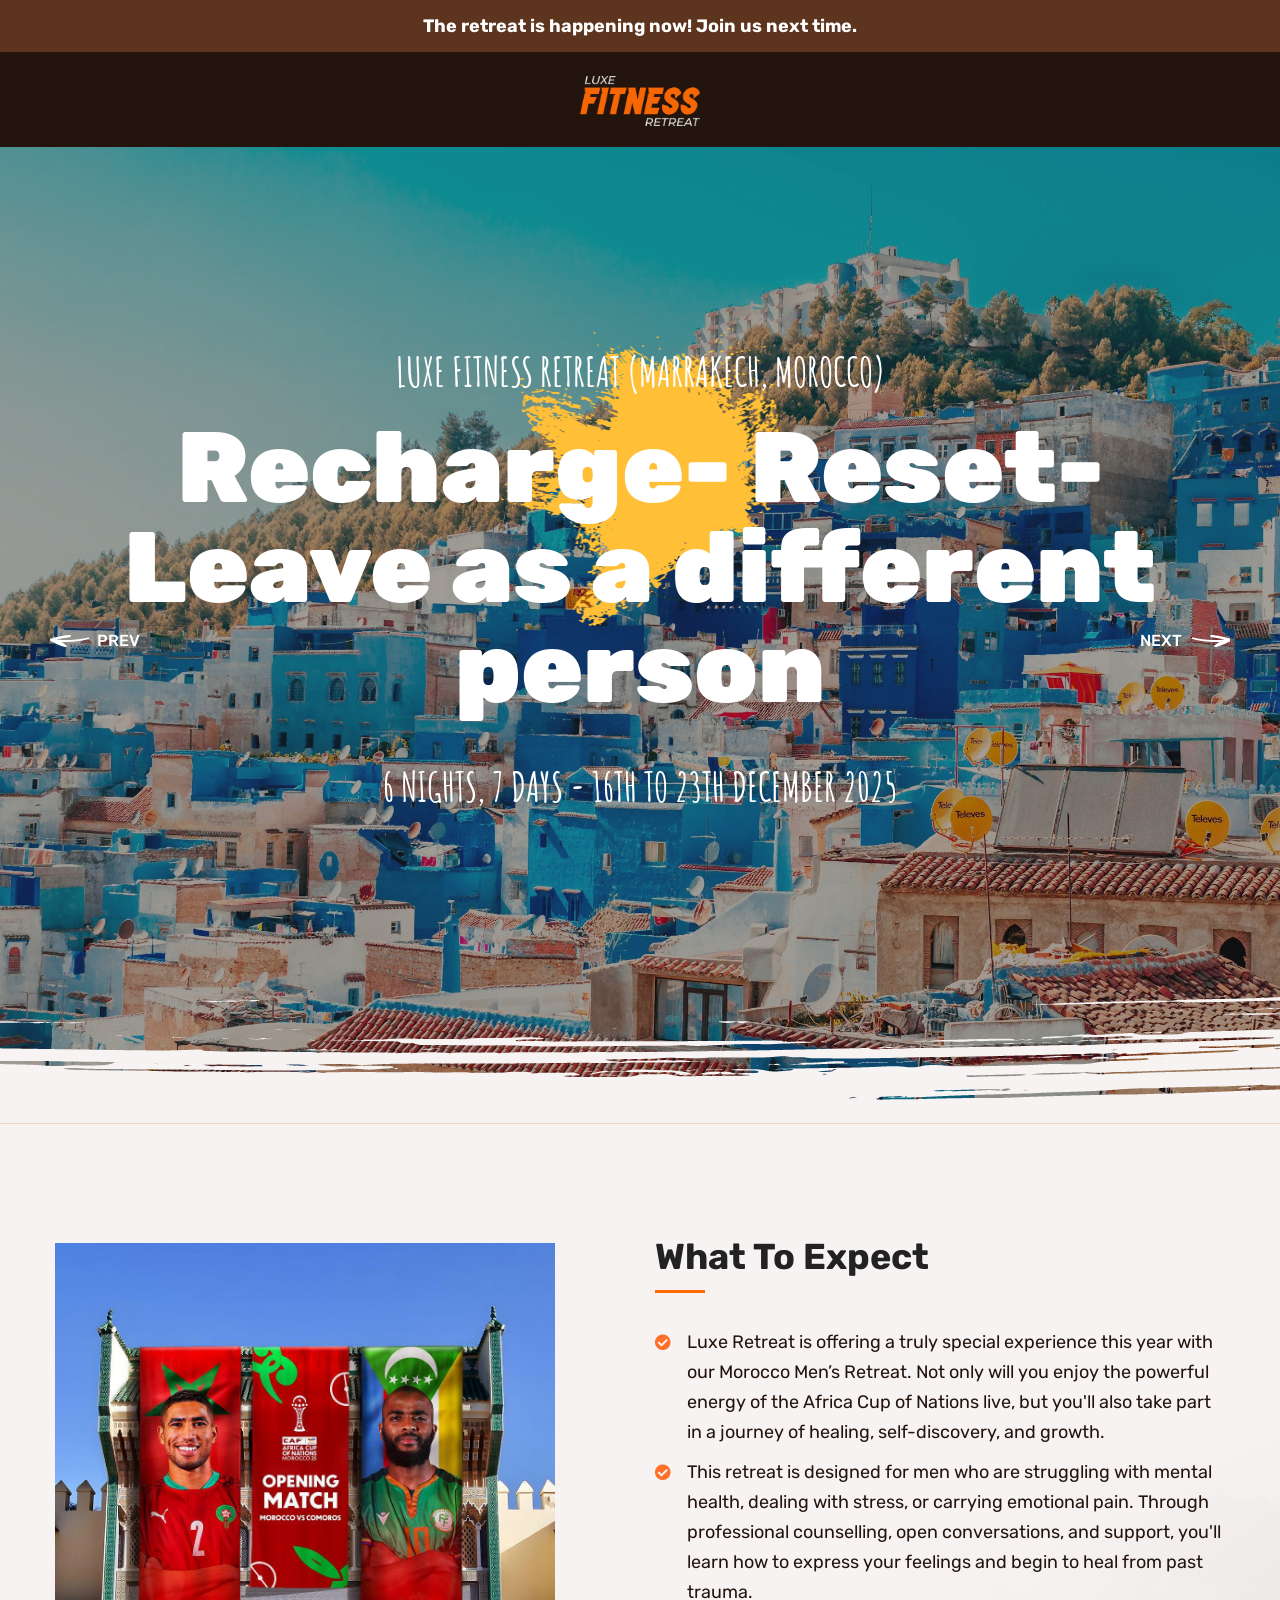
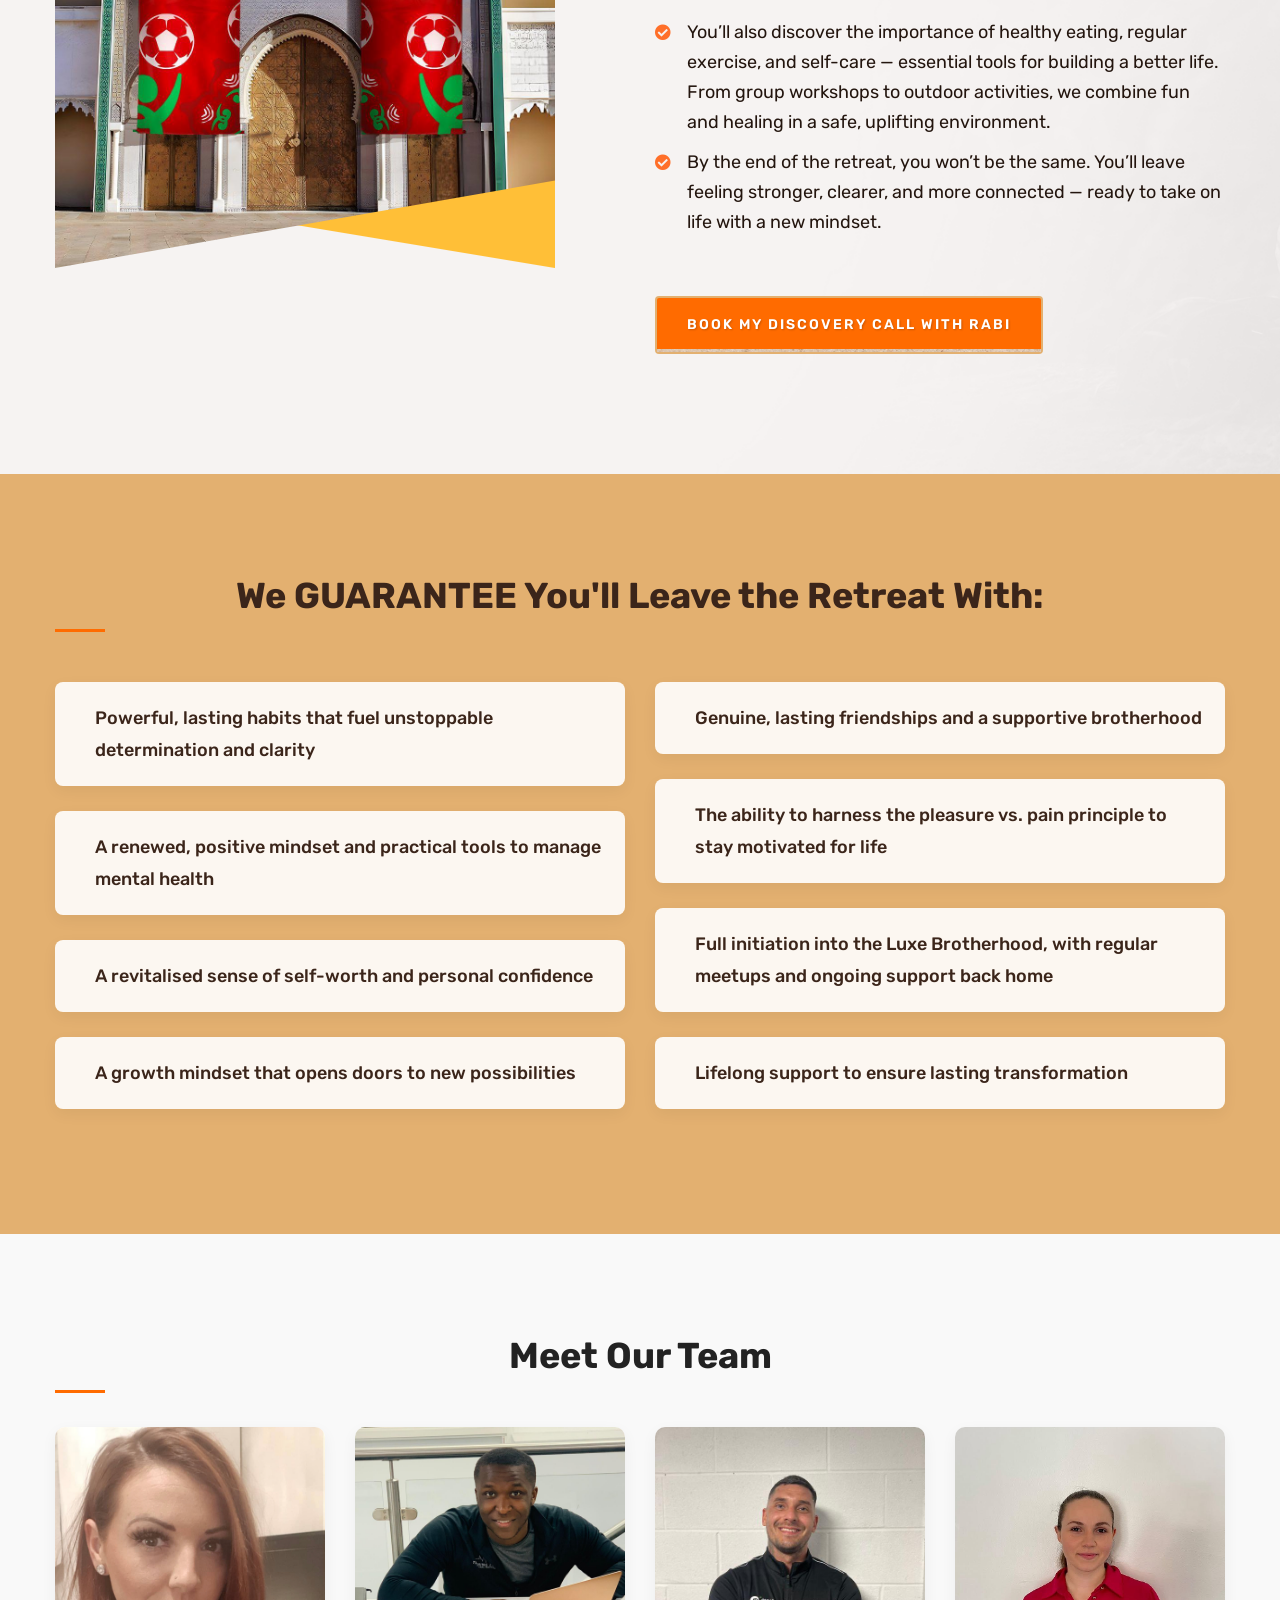
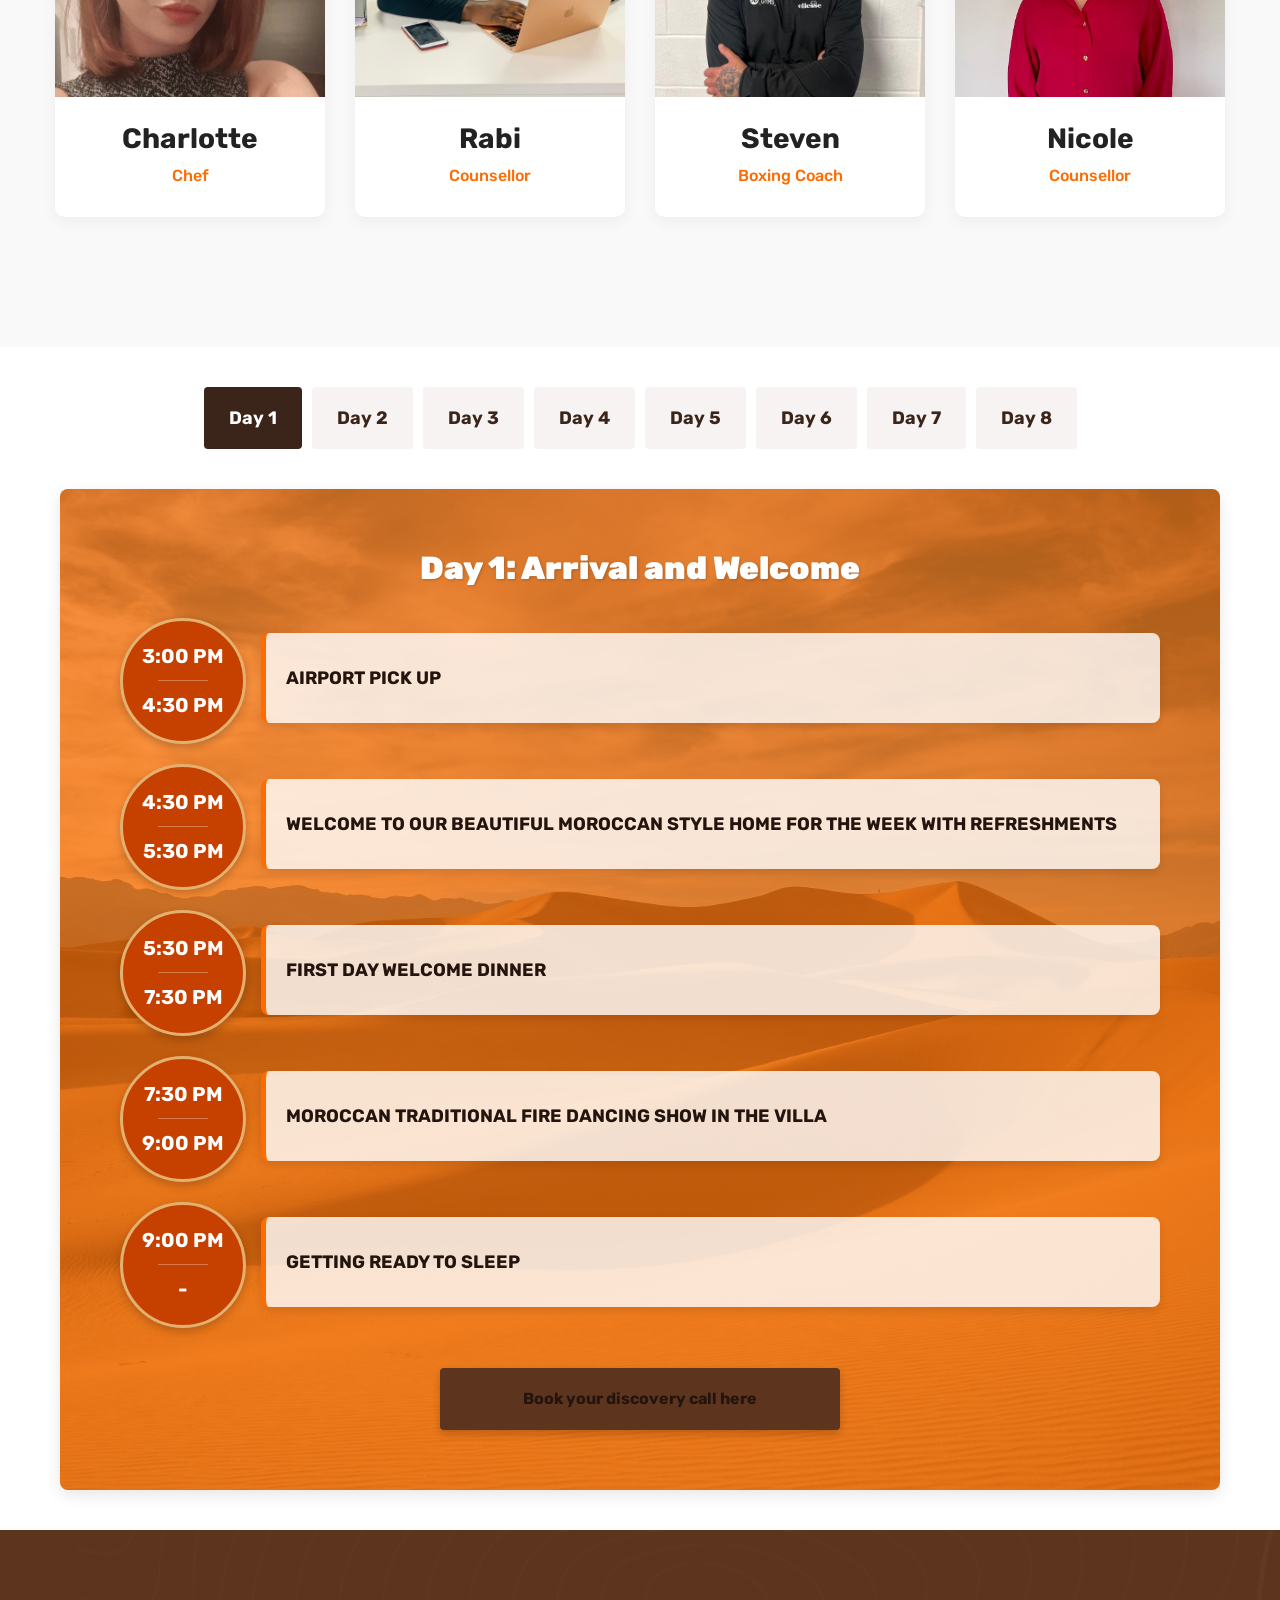
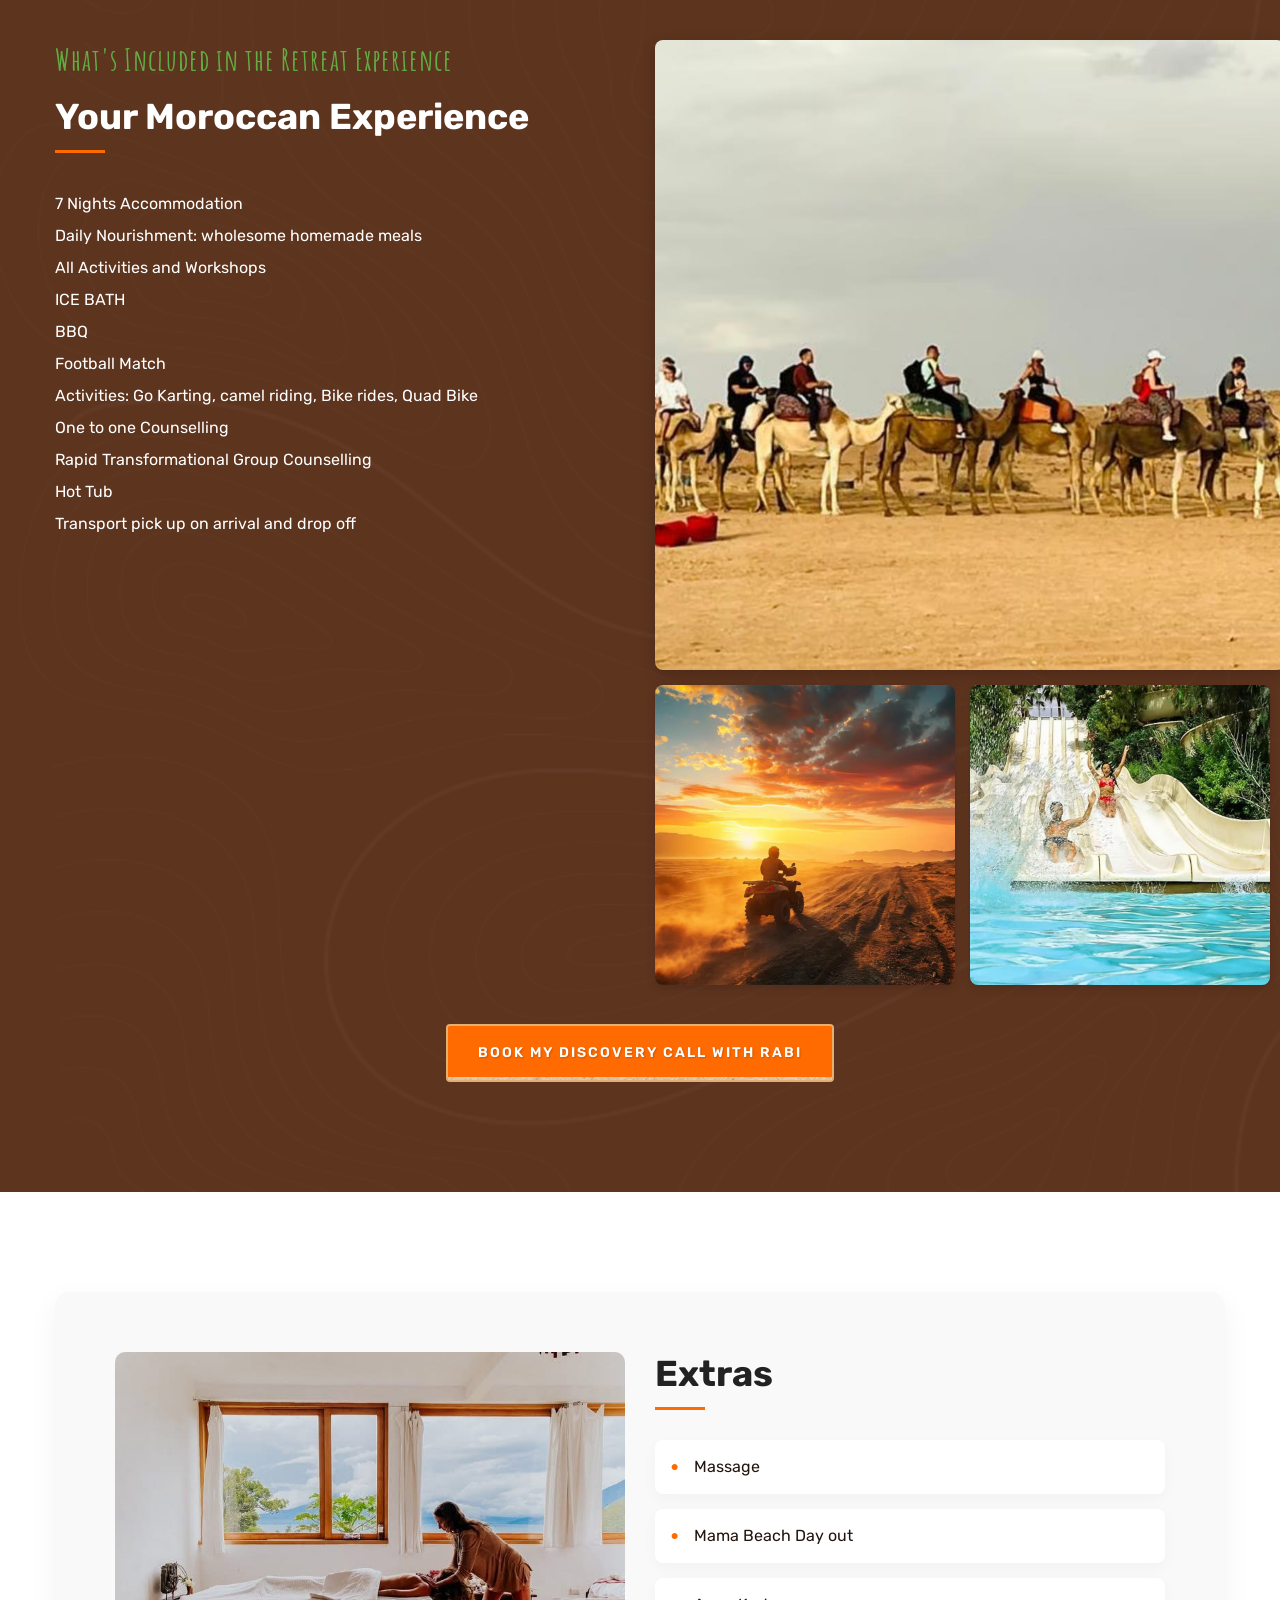
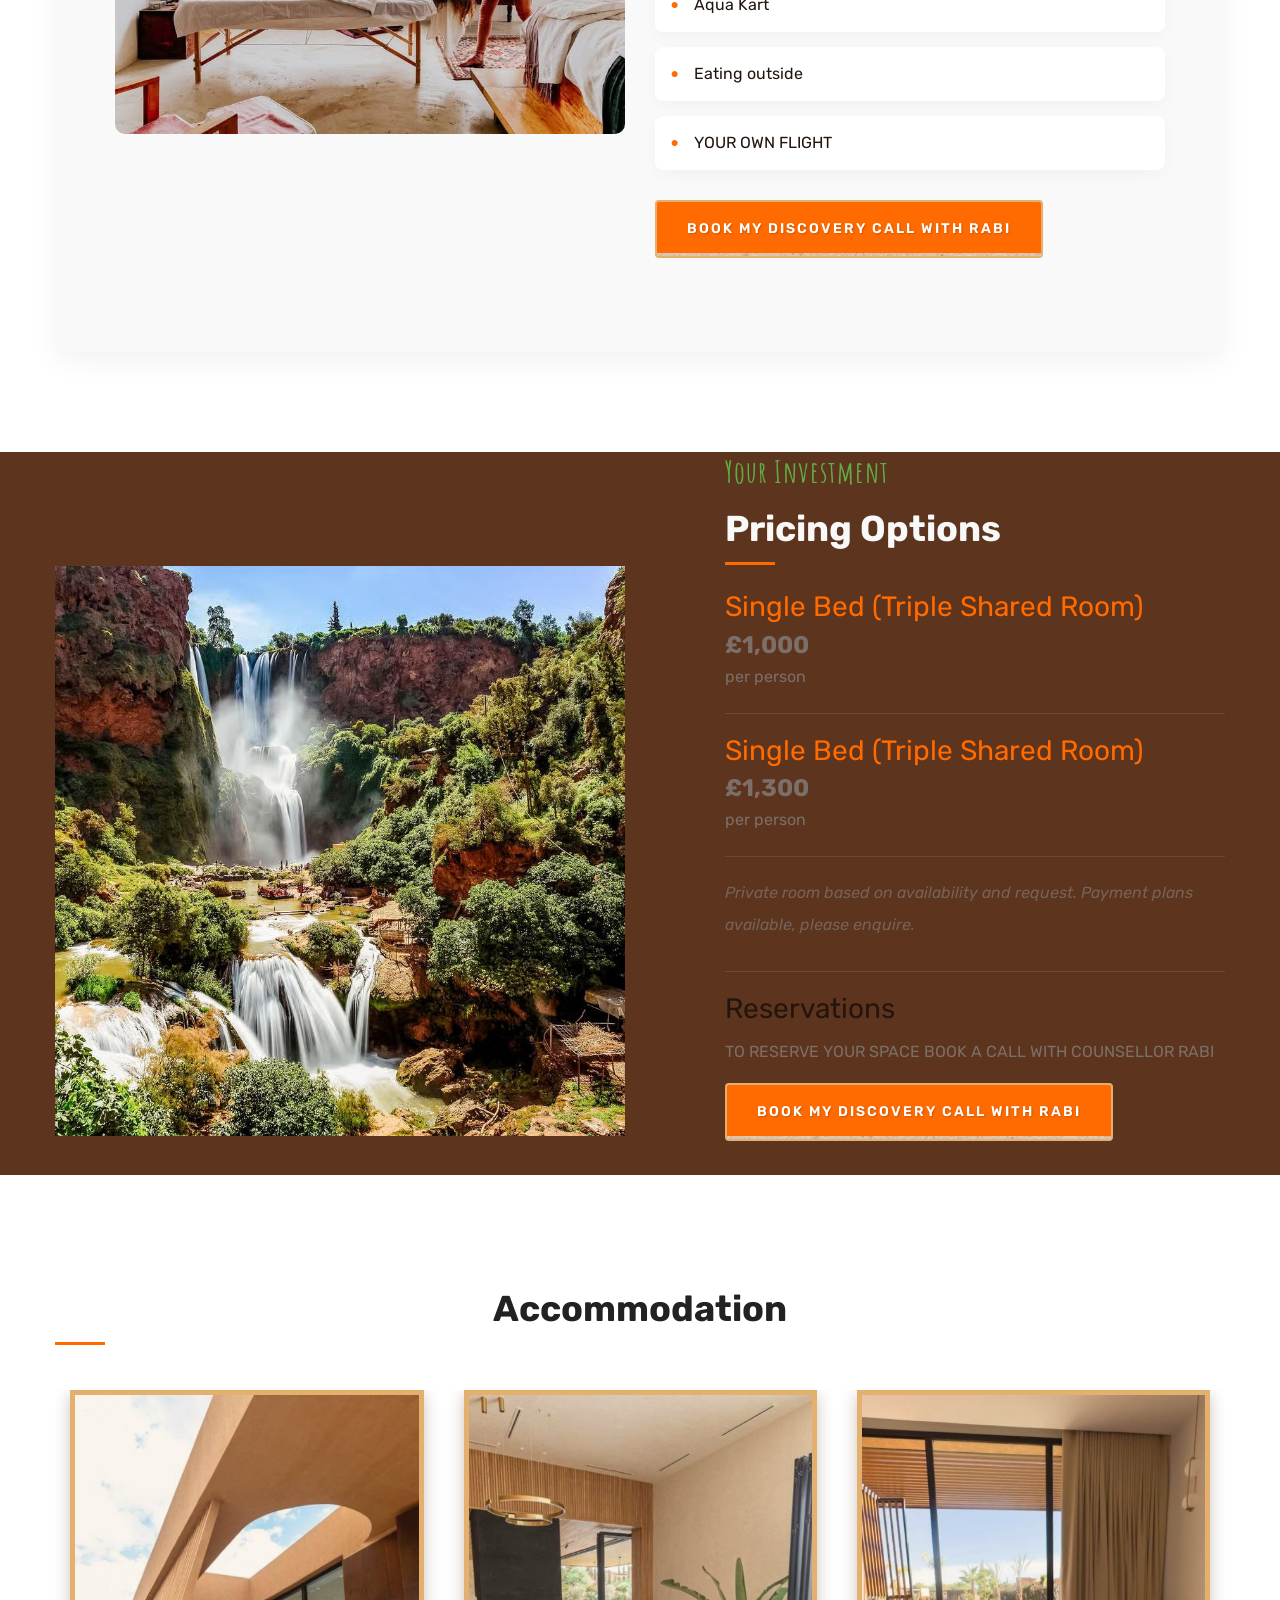
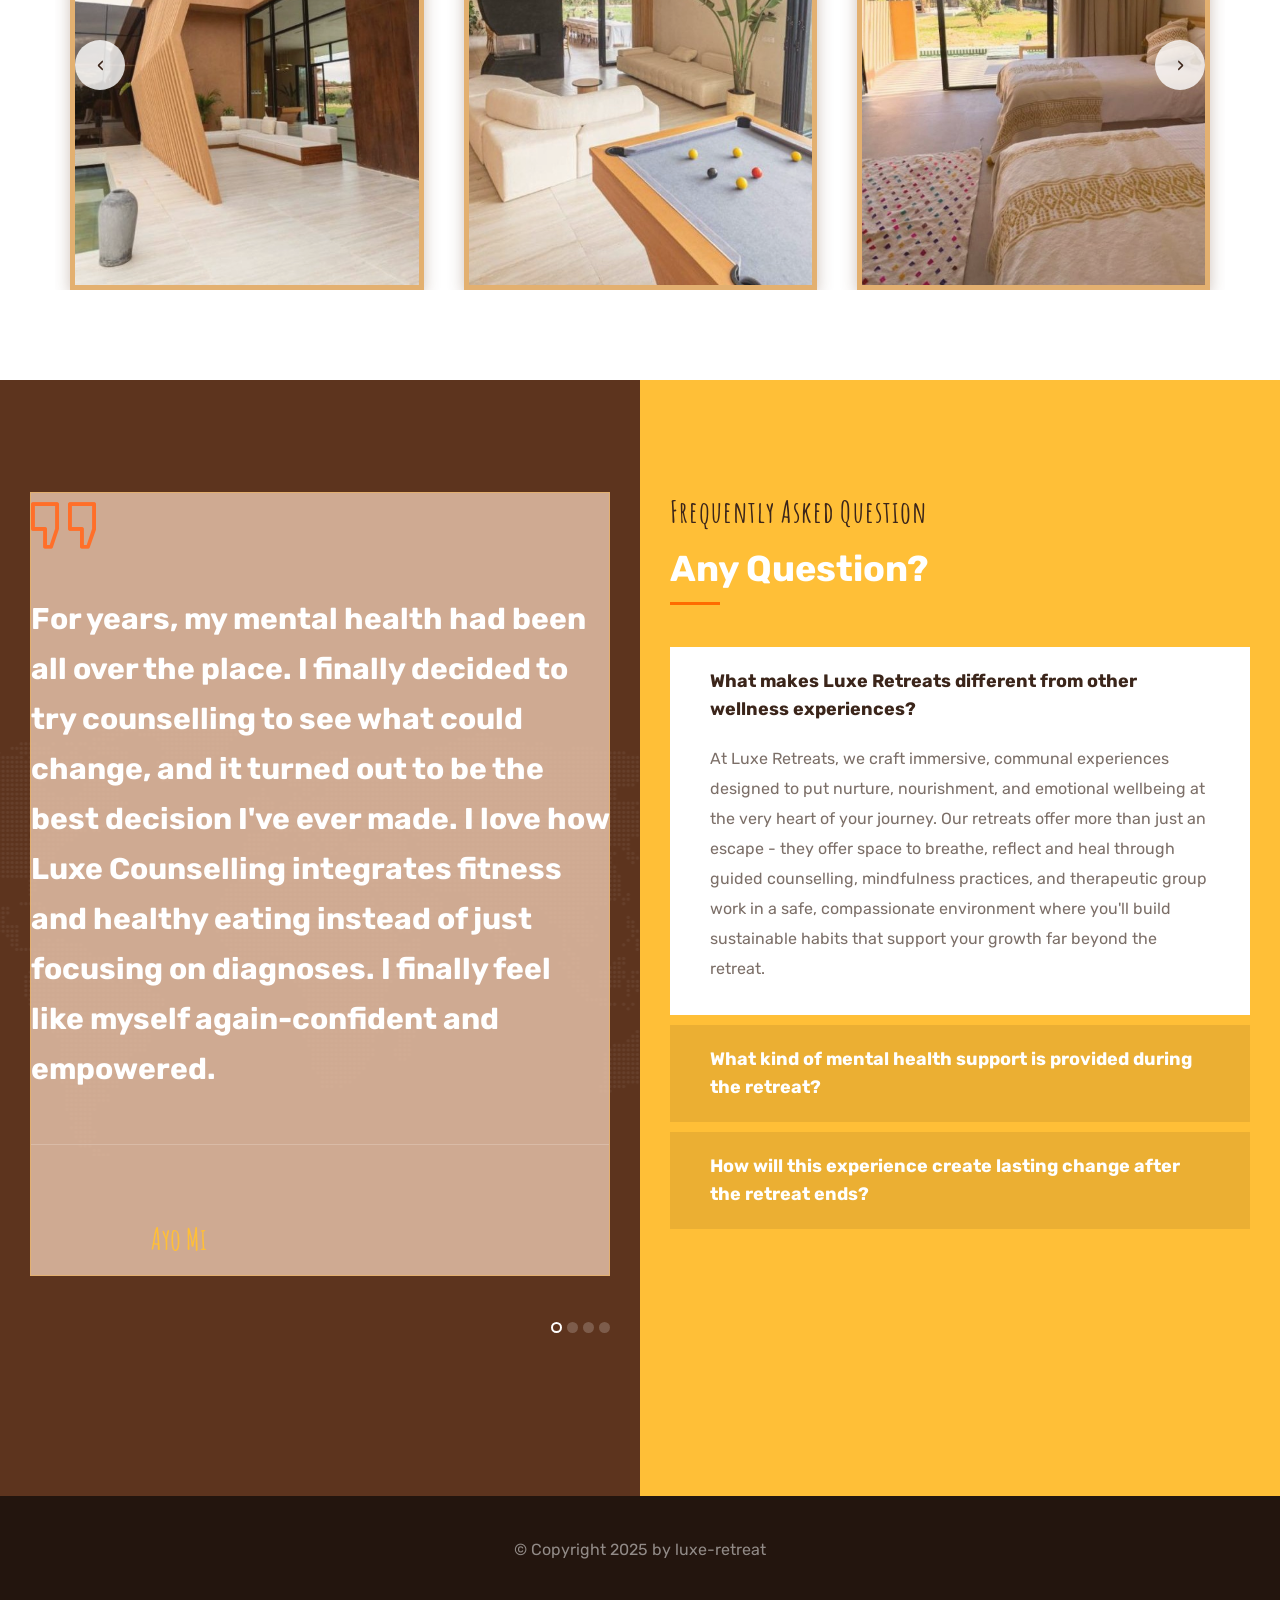
==== commit 20d240e1: "Morroco Images and theme" ====
--- a/index.html
+++ b/index.html
@@ -24,6 +24,10 @@
     />
 
     <!-- Stylesheets -->
+    <link
+      href="https://fonts.googleapis.com/css2?family=Amatic+SC:wght@400;700&family=Playfair+Display:wght@400;700&display=swap"
+      rel="stylesheet"
+    />
     <link href="assets/css/font-awesome-all.css" rel="stylesheet" />
     <link href="assets/css/flaticon.css" rel="stylesheet" />
     <link href="assets/css/owl.css" rel="stylesheet" />
@@ -140,7 +144,7 @@
           <div class="slide-item">
             <div
               class="image-layer"
-              style="background-image: url(assets/images/banner/banner-1.jpg)"
+              style="background-image: url(assets/images/banner/banner-1.jpeg)"
             ></div>
             <div class="auto-container">
               <div class="content-box">
@@ -438,7 +442,7 @@
           <!-- Background Image Div -->
           <div class="day-bg-image">
             <img
-              src="assets/images/resource/day-content.jpg"
+              src="assets/images/resource/day-content.jpeg"
               alt="Retreat background"
               class="day-bg-img"
             />
@@ -516,7 +520,7 @@
           <!-- Background Image Div -->
           <div class="day-bg-image">
             <img
-              src="assets/images/resource/day-content.jpg"
+              src="assets/images/resource/day-content.jpeg"
               alt="Retreat background"
               class="day-bg-img"
             />
@@ -615,7 +619,7 @@
           <!-- Background Image Div -->
           <div class="day-bg-image">
             <img
-              src="assets/images/resource/day-content.jpg"
+              src="assets/images/resource/day-content.jpeg"
               alt="Retreat background"
               class="day-bg-img"
             />
@@ -756,7 +760,7 @@
           <!-- Background Image Div -->
           <div class="day-bg-image">
             <img
-              src="assets/images/resource/day-content.jpg"
+              src="assets/images/resource/day-content.jpeg"
               alt="Retreat background"
               class="day-bg-img"
             />
@@ -877,7 +881,7 @@
           <!-- Background Image Div -->
           <div class="day-bg-image">
             <img
-              src="assets/images/resource/day-content.jpg"
+              src="assets/images/resource/day-content.jpeg"
               alt="Retreat background"
               class="day-bg-img"
             />
@@ -950,7 +954,7 @@
           <!-- Background Image Div -->
           <div class="day-bg-image">
             <img
-              src="assets/images/resource/day-content.jpg"
+              src="assets/images/resource/day-content.jpeg"
               alt="Retreat background"
               class="day-bg-img"
             />
@@ -1069,7 +1073,7 @@
           <!-- Background Image Div -->
           <div class="day-bg-image">
             <img
-              src="assets/images/resource/day-content.jpg"
+              src="assets/images/resource/day-content.jpeg"
               alt="Retreat background"
               class="day-bg-img"
             />
@@ -1166,7 +1170,7 @@
           <!-- Background Image Div -->
           <div class="day-bg-image">
             <img
-              src="assets/images/resource/day-content.jpg"
+              src="assets/images/resource/day-content.jpeg"
               alt="Retreat background"
               class="day-bg-img"
             />
@@ -1258,21 +1262,47 @@
                 </ul>
               </div>
             </div>
+
             <div class="col-lg-6 col-md-12 col-sm-12 content-column">
               <div class="content_block_four">
-                <div class="content-box">
-                  <figure class="image">
-                    <img
-                      src="assets/images/resource/weare-1.jpg"
-                      alt="Camping activities"
-                    />
-                  </figure>
-                </div>
-              </div>
-            </div>
-            <a class="theme-btn btn-style-one book-call-btn"
-              >BOOK MY DISCOVERY CALL WITH RABI</a
-            >
+                <div class="image-gallery">
+                  <!-- Image 1 - Main featured image -->
+                  <div class="gallery-main">
+                    <figure class="image">
+                      <img
+                        src="assets/images/retreat/camel-ride.jpg"
+                        alt="Traditional Moroccan cuisine"
+                        class="desert-image"
+                      />
+                    </figure>
+                  </div>
+
+                  <!-- Image 2 & 3 - Smaller thumbnails -->
+                  <div class="gallery-thumbs">
+                    <figure class="image">
+                      <img
+                        src="assets/images/retreat/desert-sunset.jpg"
+                        alt="Sunset over Moroccan desert"
+                        class="desert-image"
+                      />
+                    </figure>
+                    <figure class="image">
+                      <img
+                        src="assets/images/retreat/moroccan-villa-pool.jpg"
+                        alt="Luxury Moroccan villa with pool"
+                        class="desert-image"
+                      />
+                    </figure>
+                  </div>
+                </div>
+              </div>
+            </div>
+
+            <div class="col-12 text-center mt-4">
+              <a class="theme-btn btn-style-one book-call-btn">
+                BOOK MY DISCOVERY CALL WITH RABI
+              </a>
+            </div>
           </div>
         </div>
       </section>
@@ -1354,7 +1384,7 @@
               <div class="image-box" style="margin-top: 20%">
                 <figure class="image">
                   <img
-                    src="assets/images/resource/investment-image.jpeg"
+                    src="assets/images/resource/investment-image.jpg"
                     alt="Camping investment"
                   />
                 </figure>
@@ -1516,34 +1546,6 @@
                 </a>
               </figure>
             </div>
-            <div class="gallery-item">
-              <figure class="image-box">
-                <a
-                  href="assets/images/gallery/gallery-9.jpg"
-                  class="lightbox-image"
-                  data-fancybox="gallery"
-                >
-                  <img
-                    src="assets/images/gallery/gallery-9.jpg"
-                    alt="Villa view 9"
-                  />
-                </a>
-              </figure>
-            </div>
-            <div class="gallery-item">
-              <figure class="image-box">
-                <a
-                  href="assets/images/gallery/gallery-10.jpg"
-                  class="lightbox-image"
-                  data-fancybox="gallery"
-                >
-                  <img
-                    src="assets/images/gallery/gallery-10.jpg"
-                    alt="Villa view 10"
-                  />
-                </a>
-              </figure>
-            </div>
           </div>
         </div>
       </section>
@@ -1946,7 +1948,18 @@
         // Optional: Add URL hash navigation
         window.addEventListener("hashchange", function () {
           const hash = window.location.hash.substring(1);
-          if (["day1", "day2", "day3", "day4"].includes(hash)) {
+          if (
+            [
+              "day1",
+              "day2",
+              "day3",
+              "day4",
+              "day5",
+              "day6",
+              "day7",
+              "day8",
+            ].includes(hash)
+          ) {
             // Remove active class from all buttons and contents
             dayButtons.forEach((btn) => btn.classList.remove("active"));
             dayContents.forEach((content) =>
@@ -1964,7 +1977,18 @@
         // Check for hash on initial load
         if (window.location.hash) {
           const hash = window.location.hash.substring(1);
-          if (["day1", "day2", "day3", "day4"].includes(hash)) {
+          if (
+            [
+              "day1",
+              "day2",
+              "day3",
+              "day4",
+              "day5",
+              "day6",
+              "day7",
+              "day8",
+            ].includes(hash)
+          ) {
             // Remove active class from all buttons and contents
             dayButtons.forEach((btn) => btn.classList.remove("active"));
             dayContents.forEach((content) =>
@@ -1983,7 +2007,7 @@
     <script>
       // Countdown to retreat (September 5, 2025)
       document.addEventListener("DOMContentLoaded", function () {
-        const retreatDate = new Date("2025-09-05T00:00:00+01:00").getTime();
+        const retreatDate = new Date("2025-12-16T00:00:00+01:00").getTime();
         const countdownEl = document.getElementById("countdown-timer");
 
         function updateCountdown() {
--- a/assets/css/style.css
+++ b/assets/css/style.css
@@ -62,10 +62,18 @@
 ====================================================================
 
  ***/
+:root {
+  --desert-sand: #edc9af;
+  --warm-sand: #e3b070;
+  --sunset-orange: #ff6b00;
+  --deep-terracotta: #c64100;
+  --dark-clay: #5d341e;
+  --night-sky: #23150e;
+}
 
 body {
   font-size: 16px;
-  color: #7c6f68;
+  color: var(--night-sky);
   line-height: 32px;
   font-weight: 400;
   background: #ffffff;
@@ -75,7 +83,6 @@
   background-position: center top;
   -webkit-font-smoothing: antialiased;
 }
-
 @media (min-width: 1200px) {
   .container {
     max-width: 1170px;
@@ -172,7 +179,7 @@
   position: relative;
   font-family: "Rubik", sans-serif;
   font-weight: 400;
-  color: #3b251a;
+  color: var(--night-sky);
   margin: 0px;
   transition: all 500ms ease;
 }
@@ -230,8 +237,17 @@
   line-height: 30px;
   font-weight: 600;
   font-family: "Rubik", sans-serif;
-  color: #fff !important;
+  background: linear-gradient(
+    135deg,
+    var(--sunset-orange),
+    var(--deep-terracotta)
+  );
+  border: 2px solid var(--warm-sand);
+
+  color: white !important;
   padding: 21.5px 56px;
+  text-shadow: 1px 1px 2px rgba(0, 0, 0, 0.2);
+
   text-align: center;
   cursor: pointer;
   text-transform: uppercase;
@@ -240,13 +256,10 @@
   transition: all 500ms ease;
 }
 
-.theme-btn.btn-one {
-}
-
 .theme-btn:before {
   position: absolute;
   content: "";
-  background: #c64100;
+  background: url("../images/sandy-texture.jpg");
   width: 100%;
   height: 3px;
   left: 0px;
@@ -1762,7 +1775,13 @@
 }
 
 .bg-color-1 {
-  background: #f6f3f2;
+  background: var(--desert-sand);
+}
+.bg-color-2 {
+  background: var(--dark-clay);
+}
+.bg-color-3 {
+  background: var(--warm-sand);
 }
 
 /** about-section **/
@@ -2312,8 +2331,20 @@
   overflow: hidden;
   background: #3b251a;
   height: 500px; /* Adjust height as needed */
-}
-
+  border: 5px solid var(--warm-sand);
+  box-shadow: 0 5px 15px rgba(93, 52, 30, 0.3);
+}
+
+.gallery-item .image-box:before {
+  content: "";
+  position: absolute;
+  top: 0;
+  left: 0;
+  right: 0;
+  bottom: 0;
+  background: rgba(227, 176, 112, 0.1);
+  z-index: 1;
+}
 .gallery-item .image-box img {
   width: 100%;
   height: 100%;
@@ -2361,9 +2392,6 @@
   background: #fff;
 }
 
-.bg-color-2 {
-  background: #3b251a;
-}
 /** testimonial-section **/
 
 .testimonial-section {
@@ -2445,7 +2473,18 @@
   height: 90px;
   border-radius: 50%;
 }
-
+.testimonial-section .inner-box {
+  background: rgba(237, 201, 175, 0.8);
+  border: 1px solid var(--warm-sand);
+}
+
+.testimonial-section .inner-box .text h3 {
+  color: var(--night-sky);
+}
+
+.testimonial-section .owl-dots button.active {
+  background: var(--sunset-orange);
+}
 .testimonial-section
   .testimonial-inner
   .inner-box
@@ -2769,7 +2808,9 @@
 }
 
 /** weare-section **/
-
+.inclusions-list {
+  color: #fff;
+}
 .weare-section {
   position: relative;
   padding: 110px 0px 110px 0px;
@@ -3027,6 +3068,70 @@
   height: 3px;
   background: #ff6b00;
 }
+/* Image Gallery Styles */
+.image-gallery {
+  display: grid;
+  grid-template-areas:
+    "main main"
+    "thumb1 thumb2";
+  grid-gap: 15px;
+  height: 100%;
+}
+
+.gallery-main {
+  grid-area: main;
+  width: 100%;
+  height: auto;
+  overflow: hidden;
+  border-radius: 8px;
+  box-shadow: 0 5px 15px rgba(0, 0, 0, 0.2);
+}
+
+.gallery-thumbs {
+  display: grid;
+  grid-template-columns: 1fr 1fr;
+  grid-gap: 15px;
+}
+
+.gallery-thumbs .image {
+  width: 300px;
+  overflow: hidden;
+  border-radius: 8px;
+  box-shadow: 0 3px 10px rgba(0, 0, 0, 0.15);
+}
+
+.desert-image {
+  width: 100%;
+  height: 100%;
+  object-fit: cover;
+  transition: transform 0.5s ease;
+}
+
+.desert-image:hover {
+  transform: scale(1.05);
+}
+
+/* Responsive adjustments */
+@media (max-width: 768px) {
+  .image-gallery {
+    grid-template-areas:
+      "main"
+      "thumb1"
+      "thumb2";
+  }
+
+  .gallery-main {
+    height: 250px;
+  }
+
+  .gallery-thumbs {
+    grid-template-columns: 1fr;
+  }
+
+  .gallery-thumbs .image {
+    height: 120px;
+  }
+}
 /** client-section **/
 
 .client-section {
@@ -3317,7 +3422,7 @@
 /* Day Content */
 .day-content {
   display: none;
-  background: #ff6f00;
+  background: var(--sunset-orange);
   padding: 30px;
   border-radius: 8px;
   box-shadow: 0 5px 15px rgba(0, 0, 0, 0.1);
@@ -3360,12 +3465,14 @@
   display: flex;
   align-items: flex-start;
   gap: 15px;
+  border-radius: 8px;
 }
 
 .time-circle {
   min-width: 126px;
   height: 126px;
-  background-color: #5d341e;
+  background: var(--deep-terracotta);
+  border: 3px solid var(--warm-sand);
   border-radius: 50%;
   display: flex;
   flex-direction: column;
@@ -3395,17 +3502,19 @@
 
 .activity-box {
   flex-grow: 1;
-  background-color: #ffd0b5;
+  background: rgba(255, 255, 255, 0.8);
+  border-left: 5px solid var(--sunset-orange);
+  color: var(--night-sky);
   border-radius: 8px;
   padding: 20px;
   min-height: 90px;
   display: flex;
   align-items: center;
-  color: #000;
   font-weight: 700;
   font-size: 18px;
   text-transform: uppercase;
   box-shadow: 0 4px 8px rgba(0, 0, 0, 0.1);
+  margin-top: 15px;
 }
 
 .activity-icon {
@@ -3556,7 +3665,7 @@
 
 /* Countdown Banner */
 .countdown-banner {
-  background-color: #3b251a;
+  background: var(--dark-clay);
   color: white;
   padding: 10px 0;
   text-align: center;
@@ -3572,7 +3681,7 @@
 #countdown-hours,
 #countdown-minutes,
 #countdown-seconds {
-  color: #ff6f00;
+  color: var(--sunset-orange);
   font-weight: 900;
   font-size: 24px;
 }
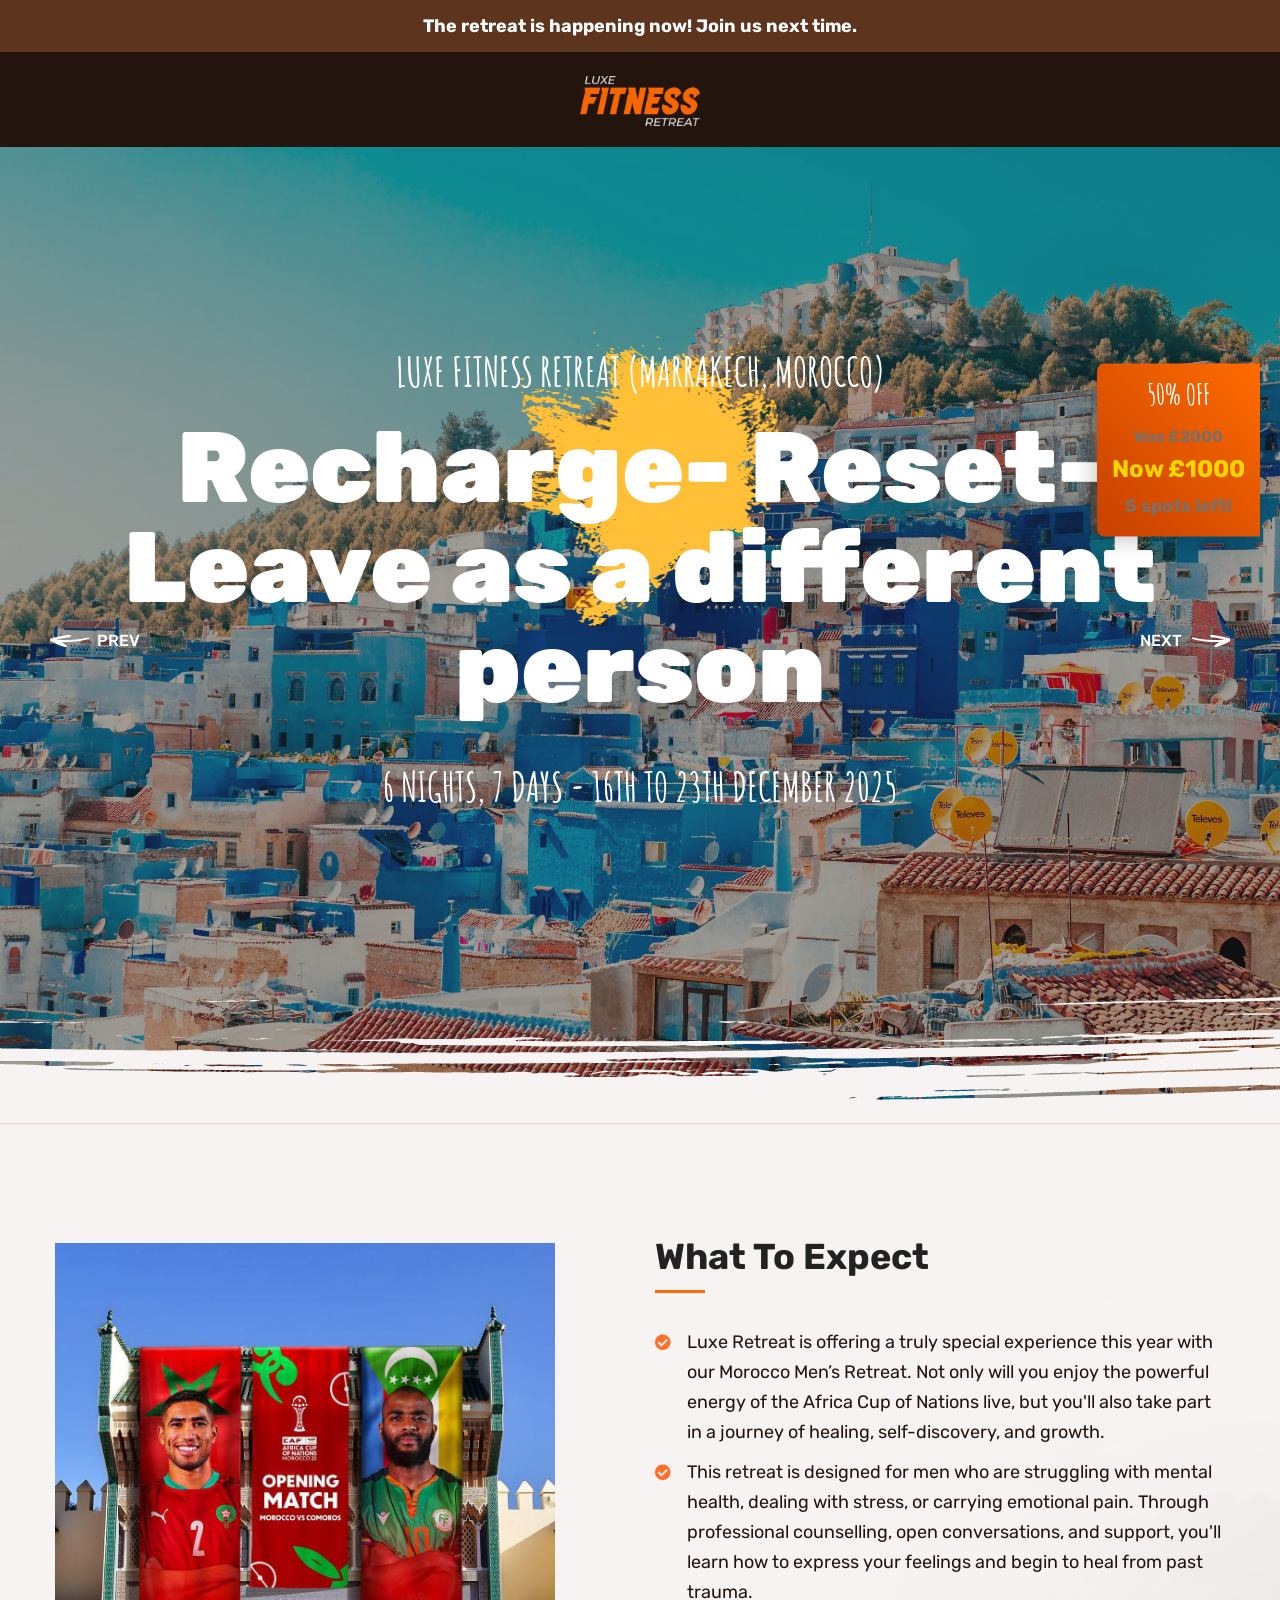
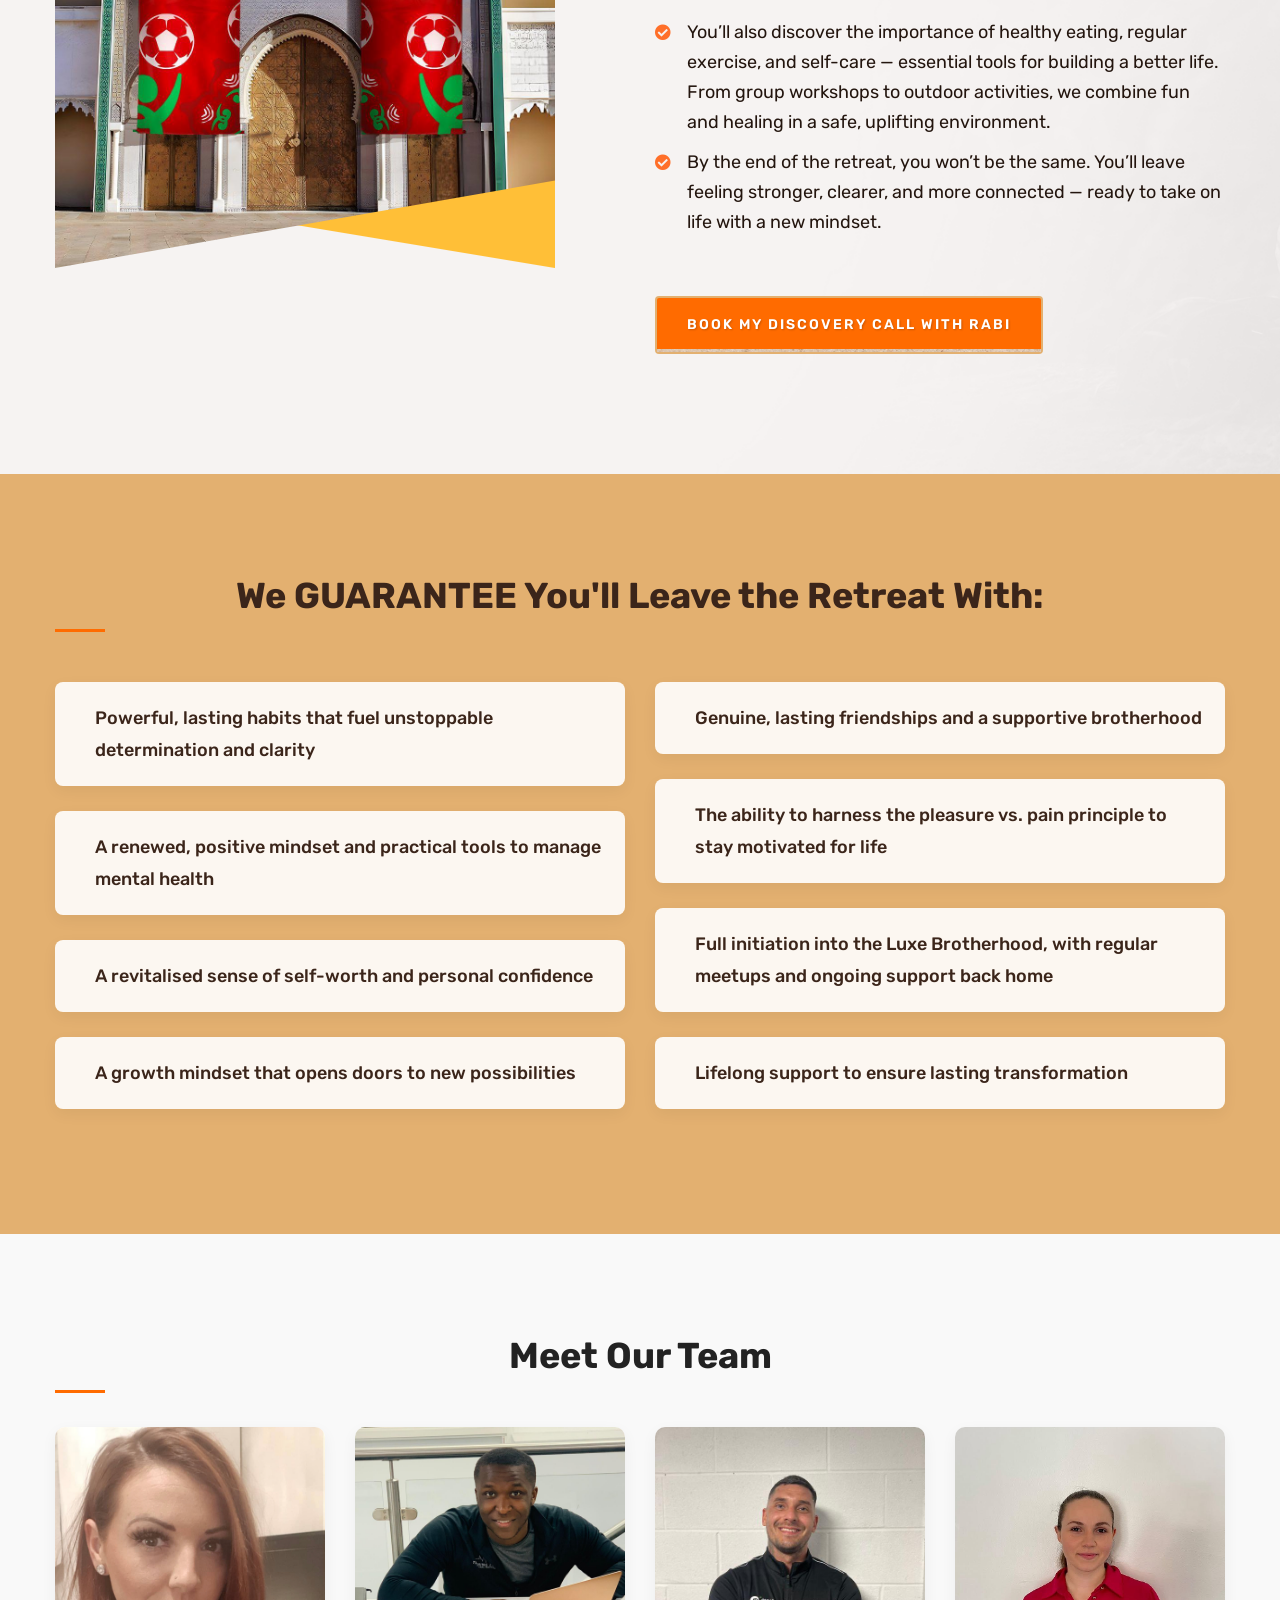
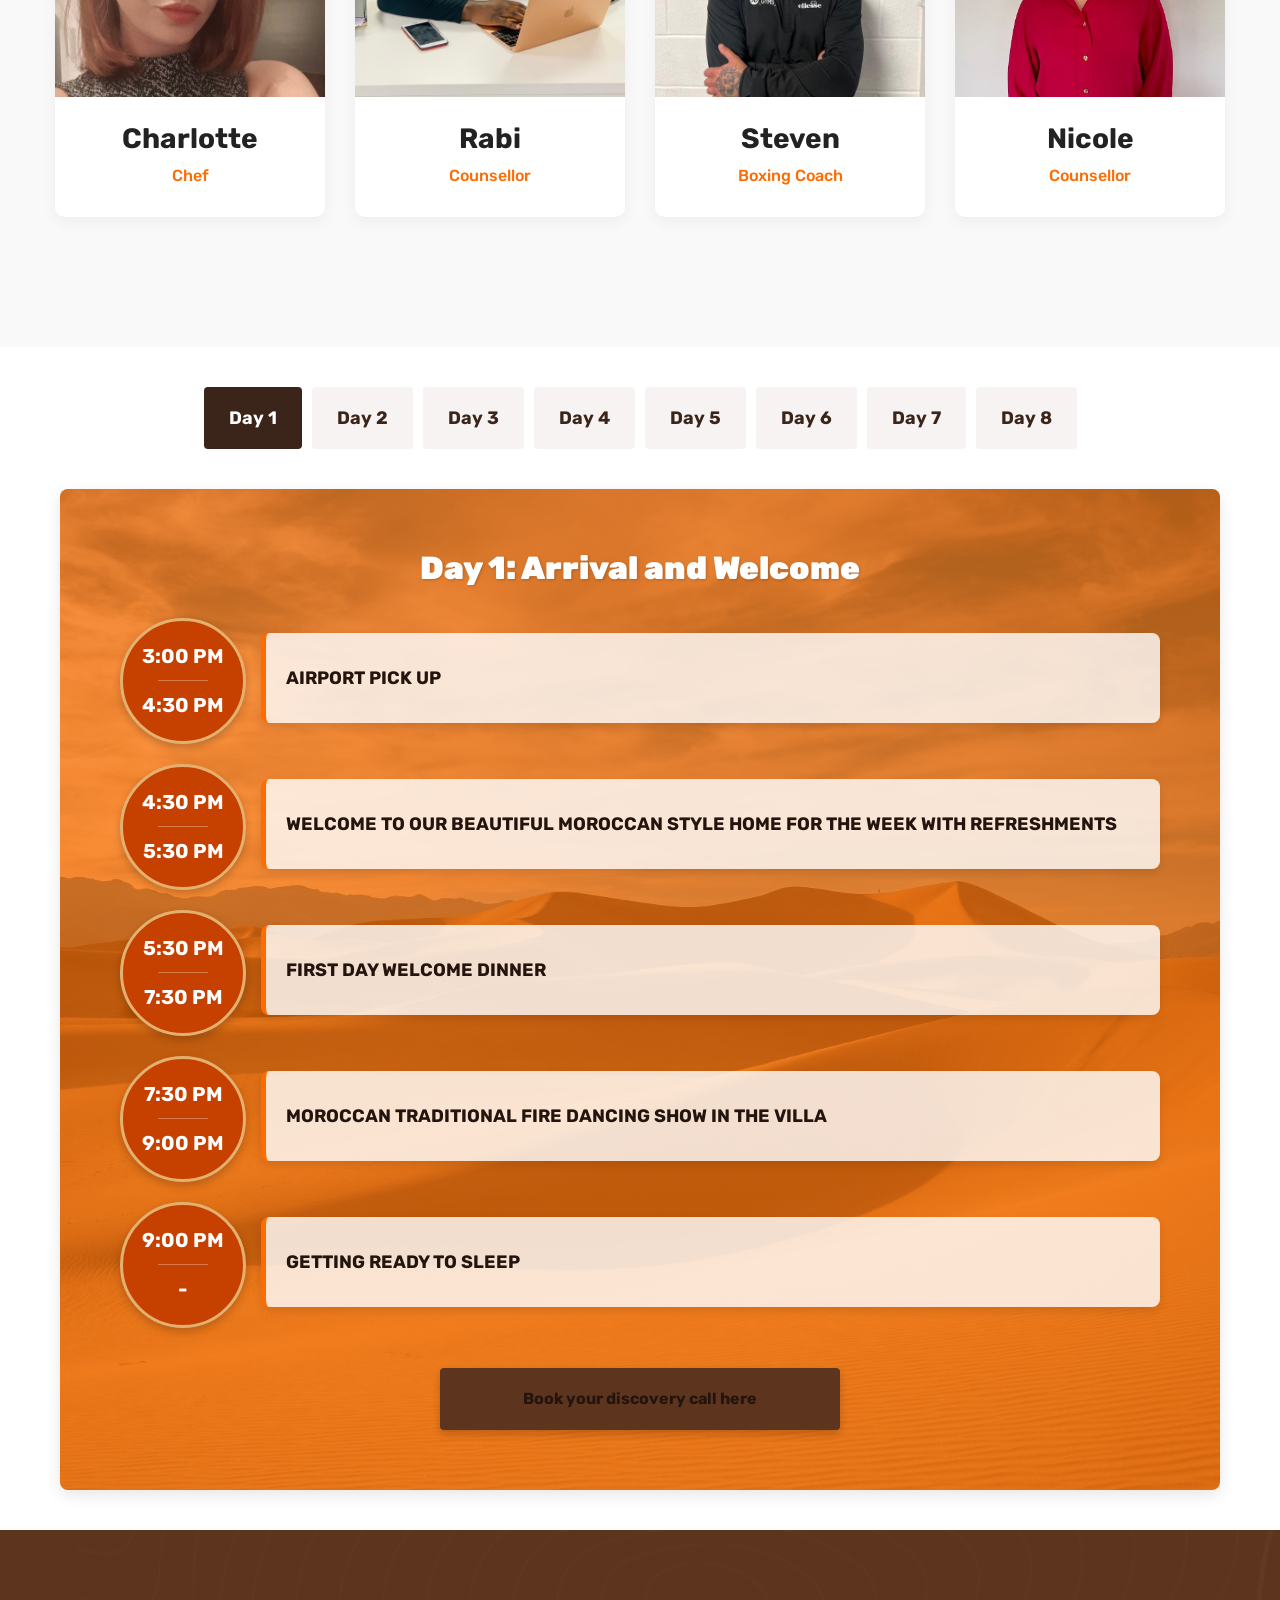
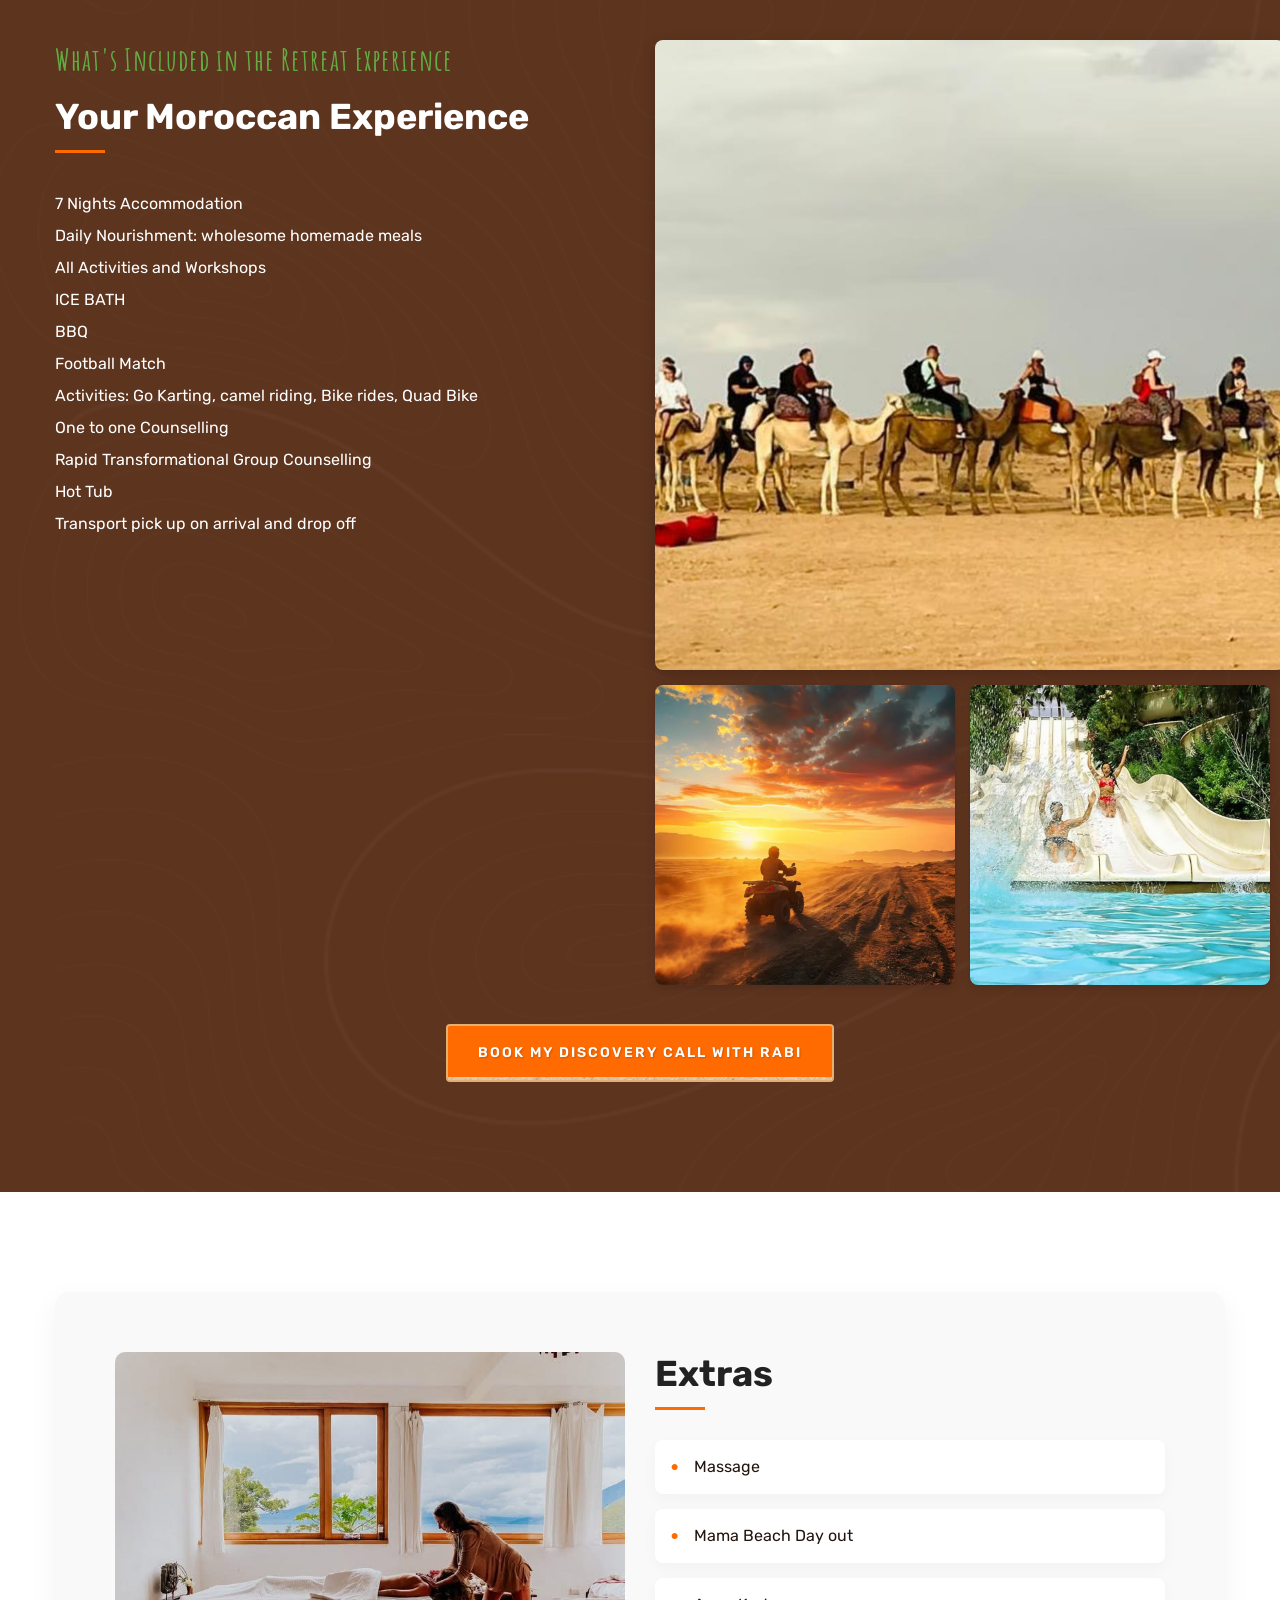
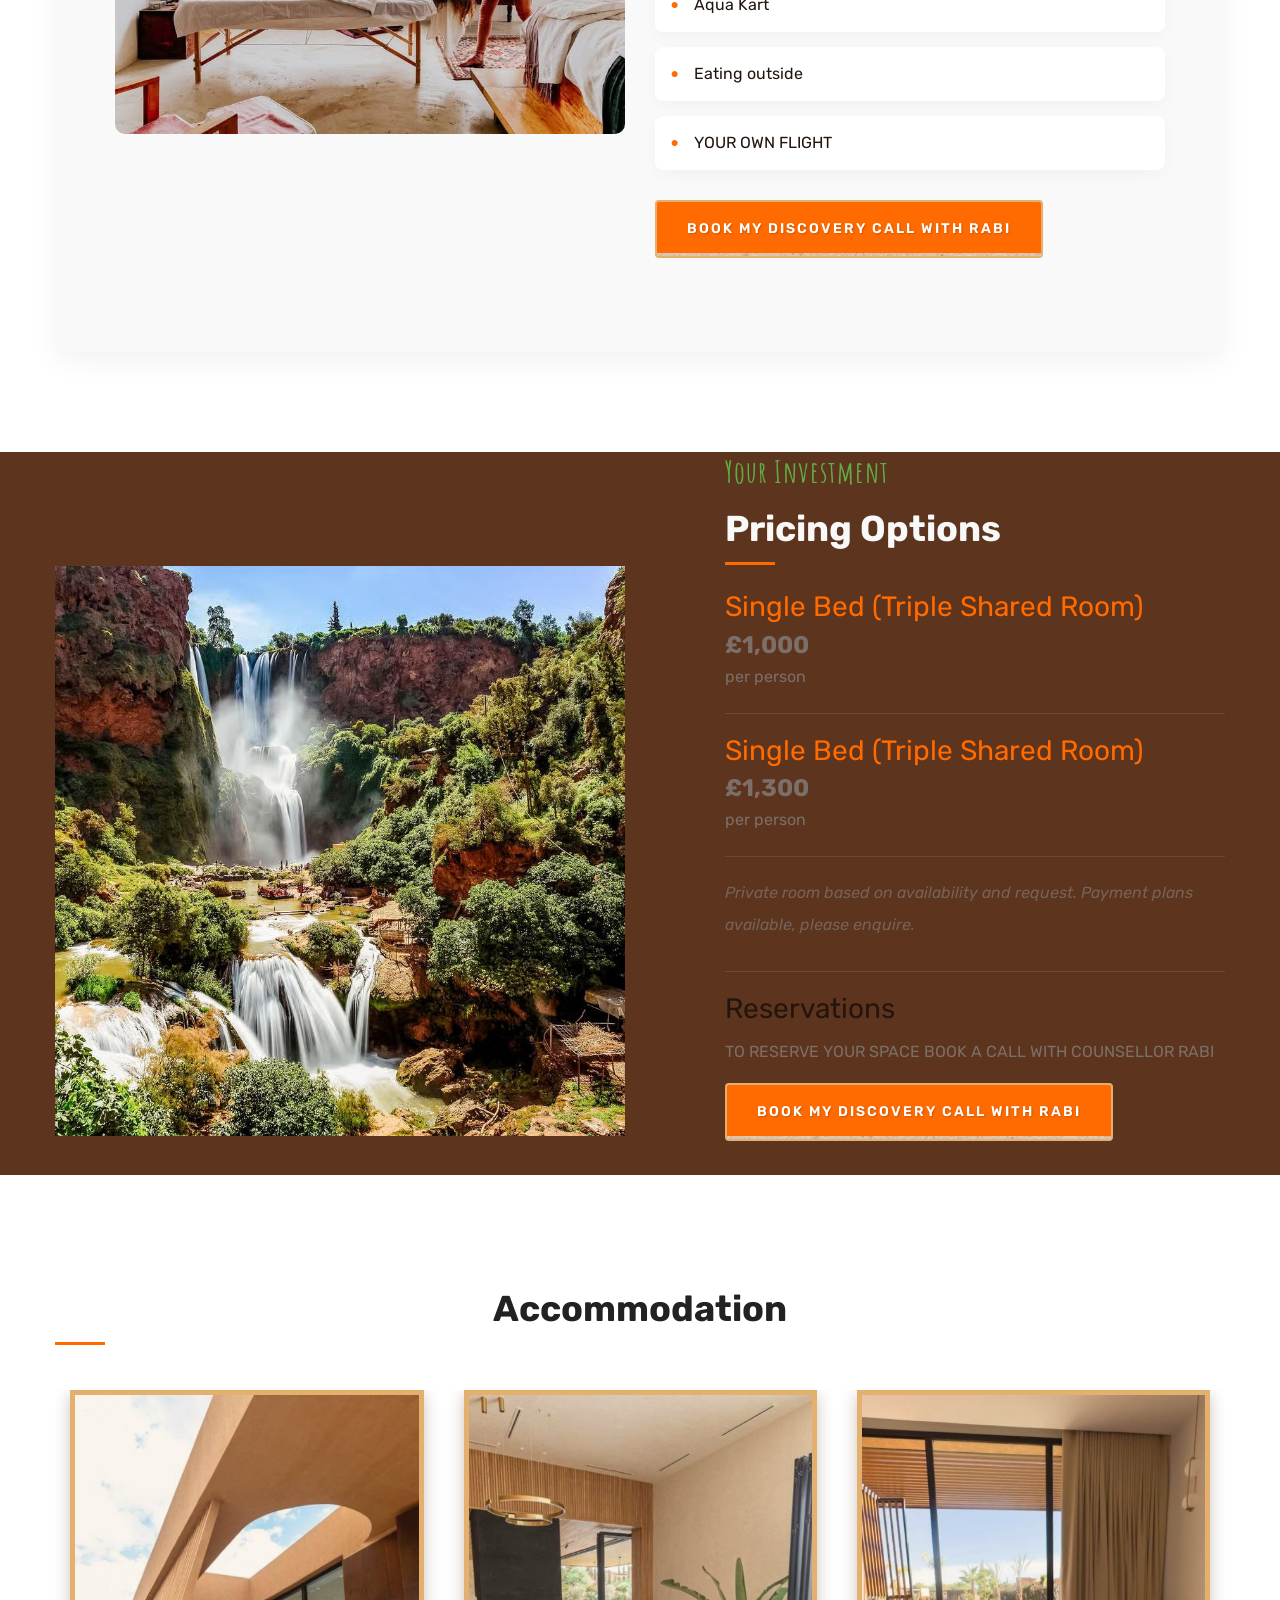
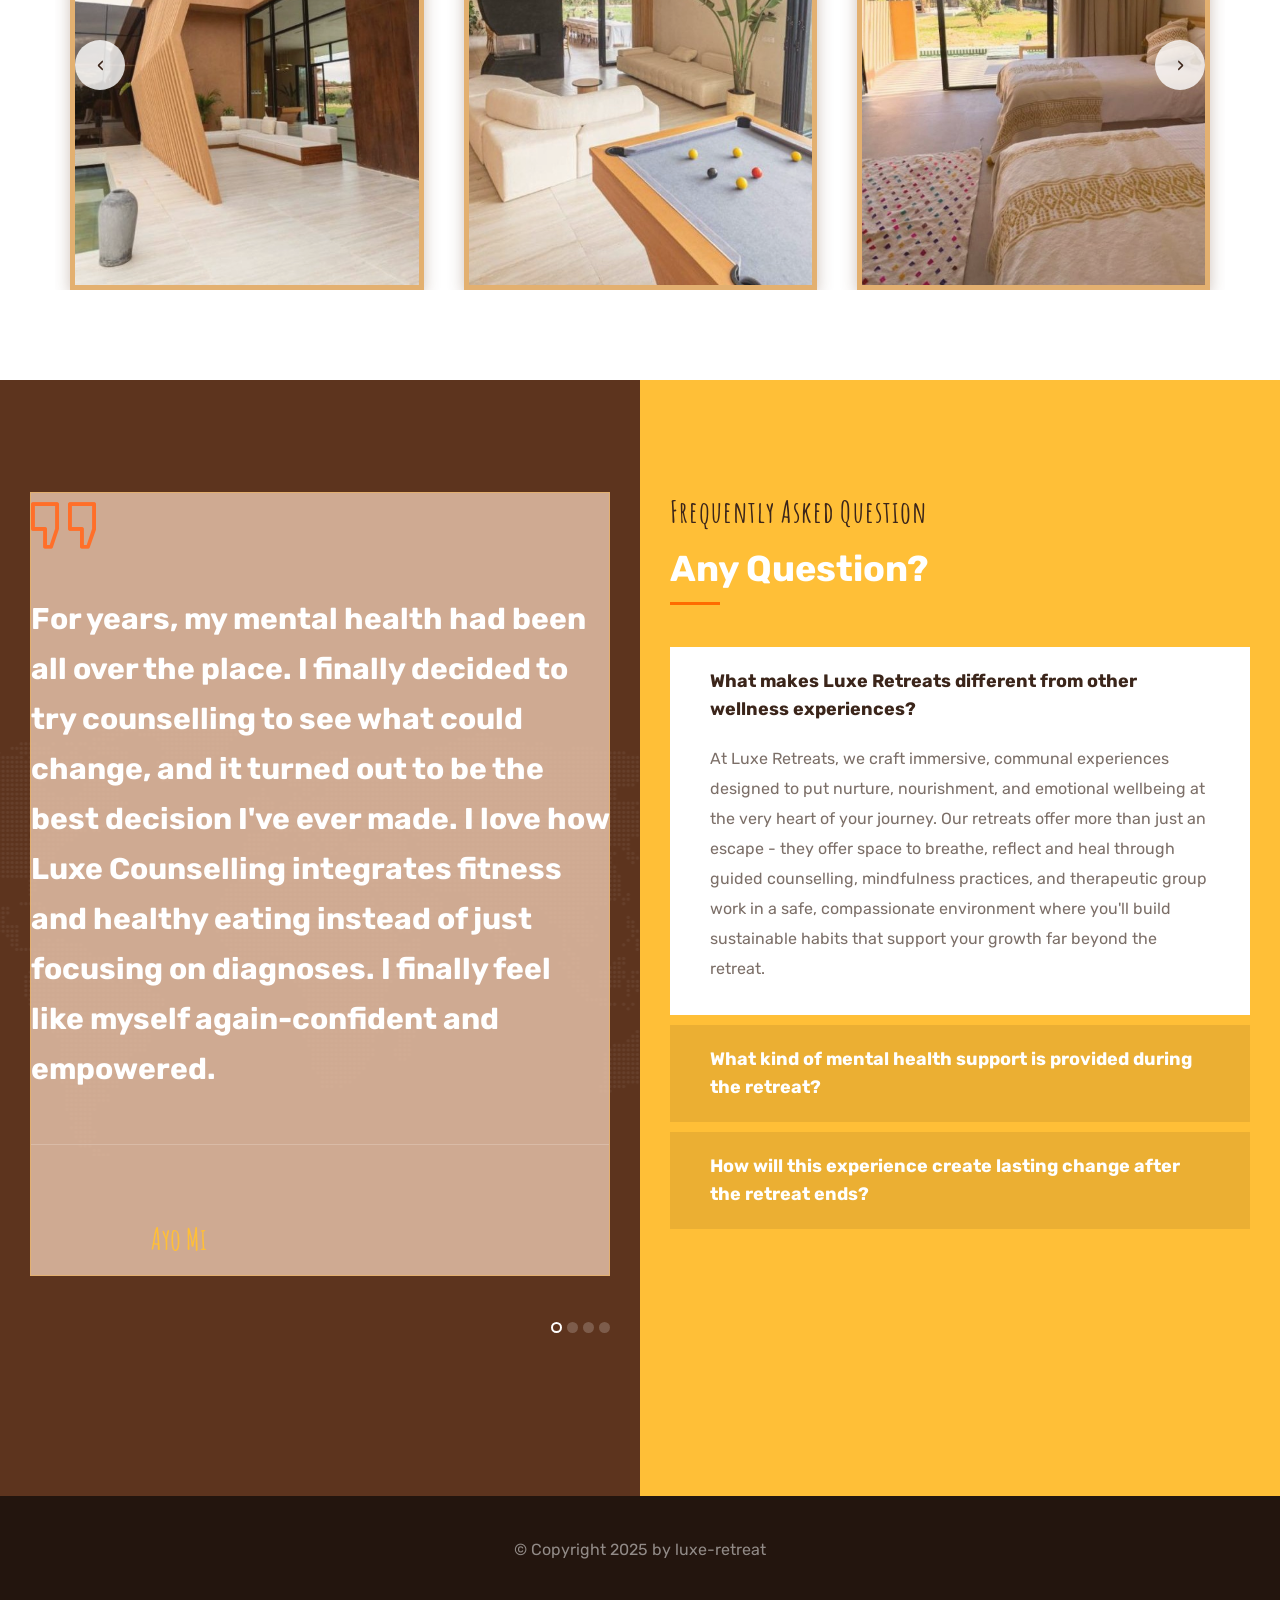
==== commit 2c4985e7: "Add floating discount banner with styling and details" ====
--- a/index.html
+++ b/index.html
@@ -92,6 +92,16 @@
 
   <!-- page wrapper -->
   <body>
+    <div class="floating-discount">
+      <div class="discount-tag">
+        <span>50% OFF</span>
+        <div class="discount-details">
+          <p>Was £2000</p>
+          <p class="current-price">Now £1000</p>
+          <p class="spots">5 spots left!</p>
+        </div>
+      </div>
+    </div>
     <!-- Countdown Banner -->
     <div class="countdown-banner">
       <div class="auto-container">
--- a/assets/css/style.css
+++ b/assets/css/style.css
@@ -3848,3 +3848,40 @@
 .hidden {
   display: none !important;
 }
+
+.floating-discount {
+  position: fixed;
+  top: 50%;
+  right: 20px;
+  transform: translateY(-50%);
+  z-index: 999;
+}
+
+.discount-tag {
+  background: linear-gradient(45deg, #c64100, #ff6b00);
+  color: white;
+  padding: 15px;
+  border-radius: 8px 0 0 8px;
+  box-shadow: -5px 5px 20px rgba(0, 0, 0, 0.2);
+  text-align: center;
+  font-family: "Amatic SC", cursive;
+  font-weight: 700;
+}
+
+.discount-tag span {
+  font-size: 28px;
+  display: block;
+  margin-bottom: 10px;
+}
+
+.current-price {
+  font-size: 24px;
+  font-weight: bold;
+  color: #ffd700;
+}
+
+.spots {
+  font-size: 18px;
+  animation: pulse 2s infinite;
+  margin-top: 5px;
+}
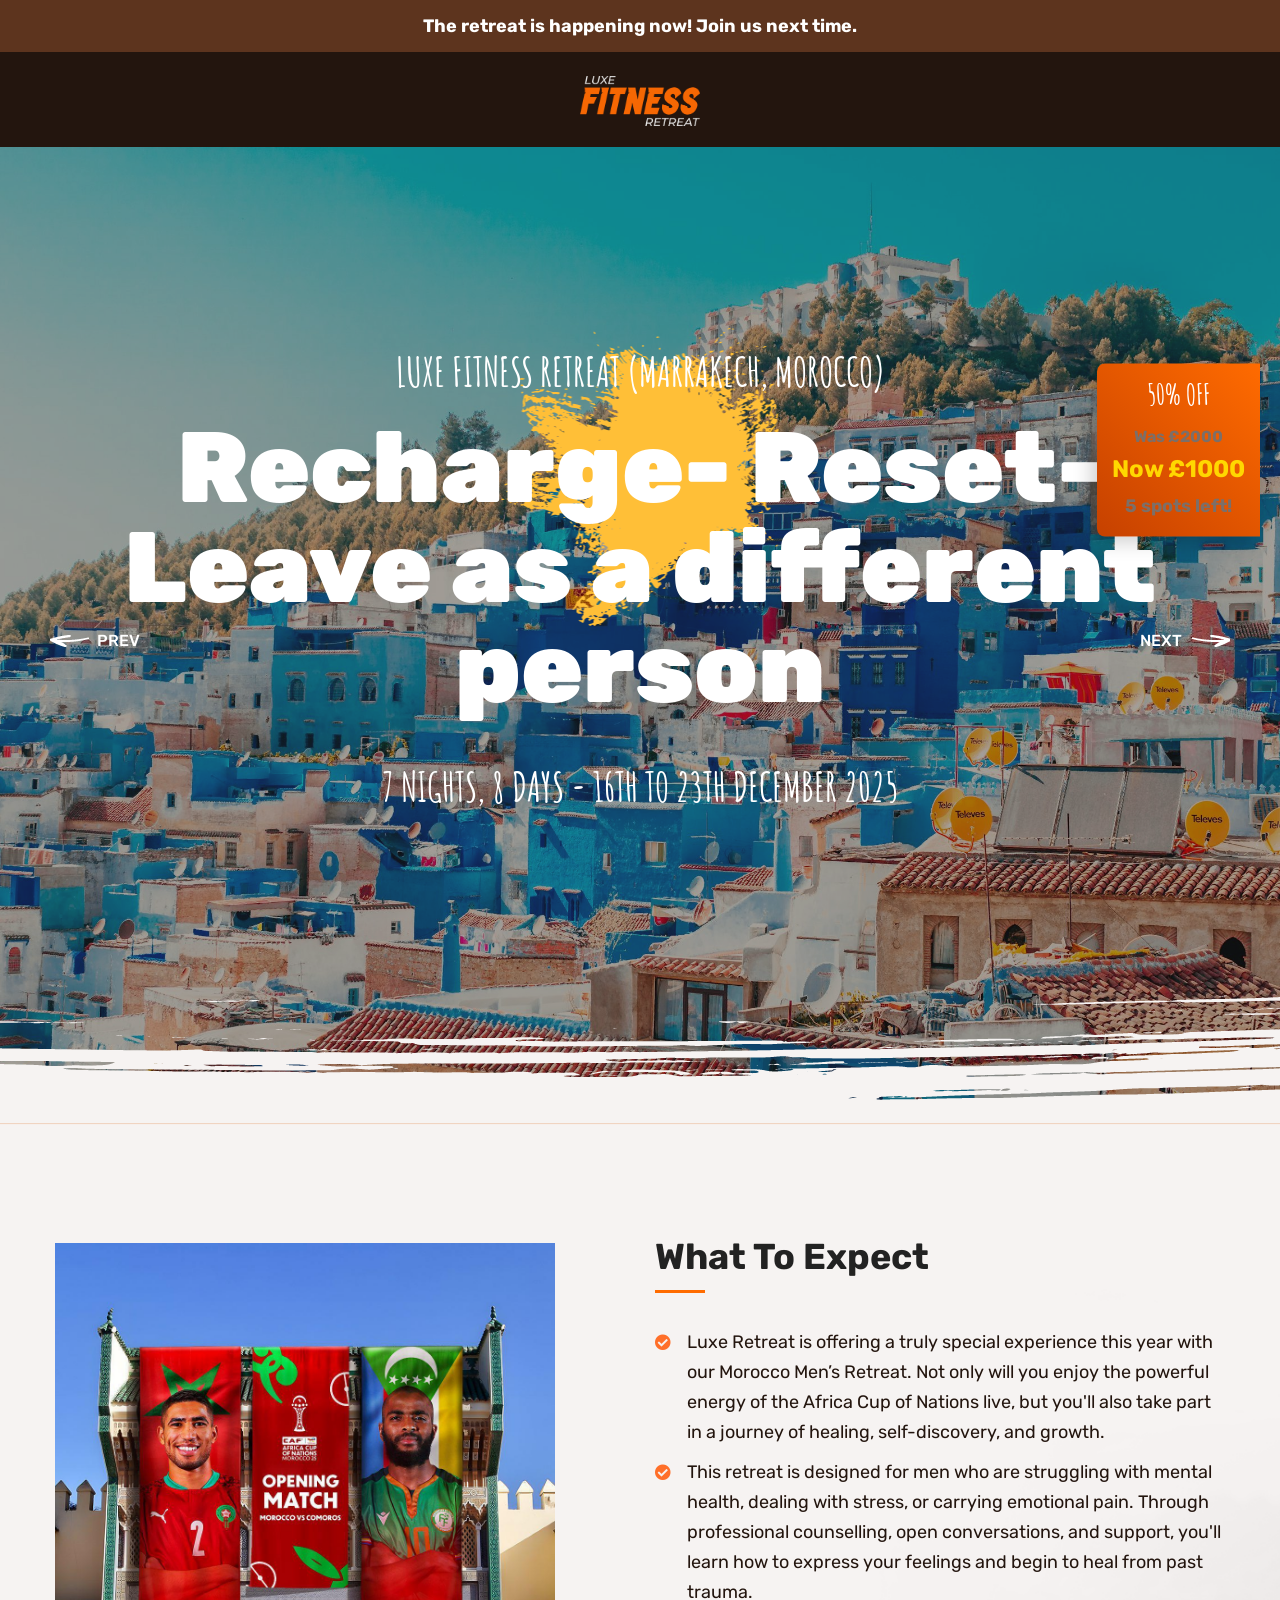
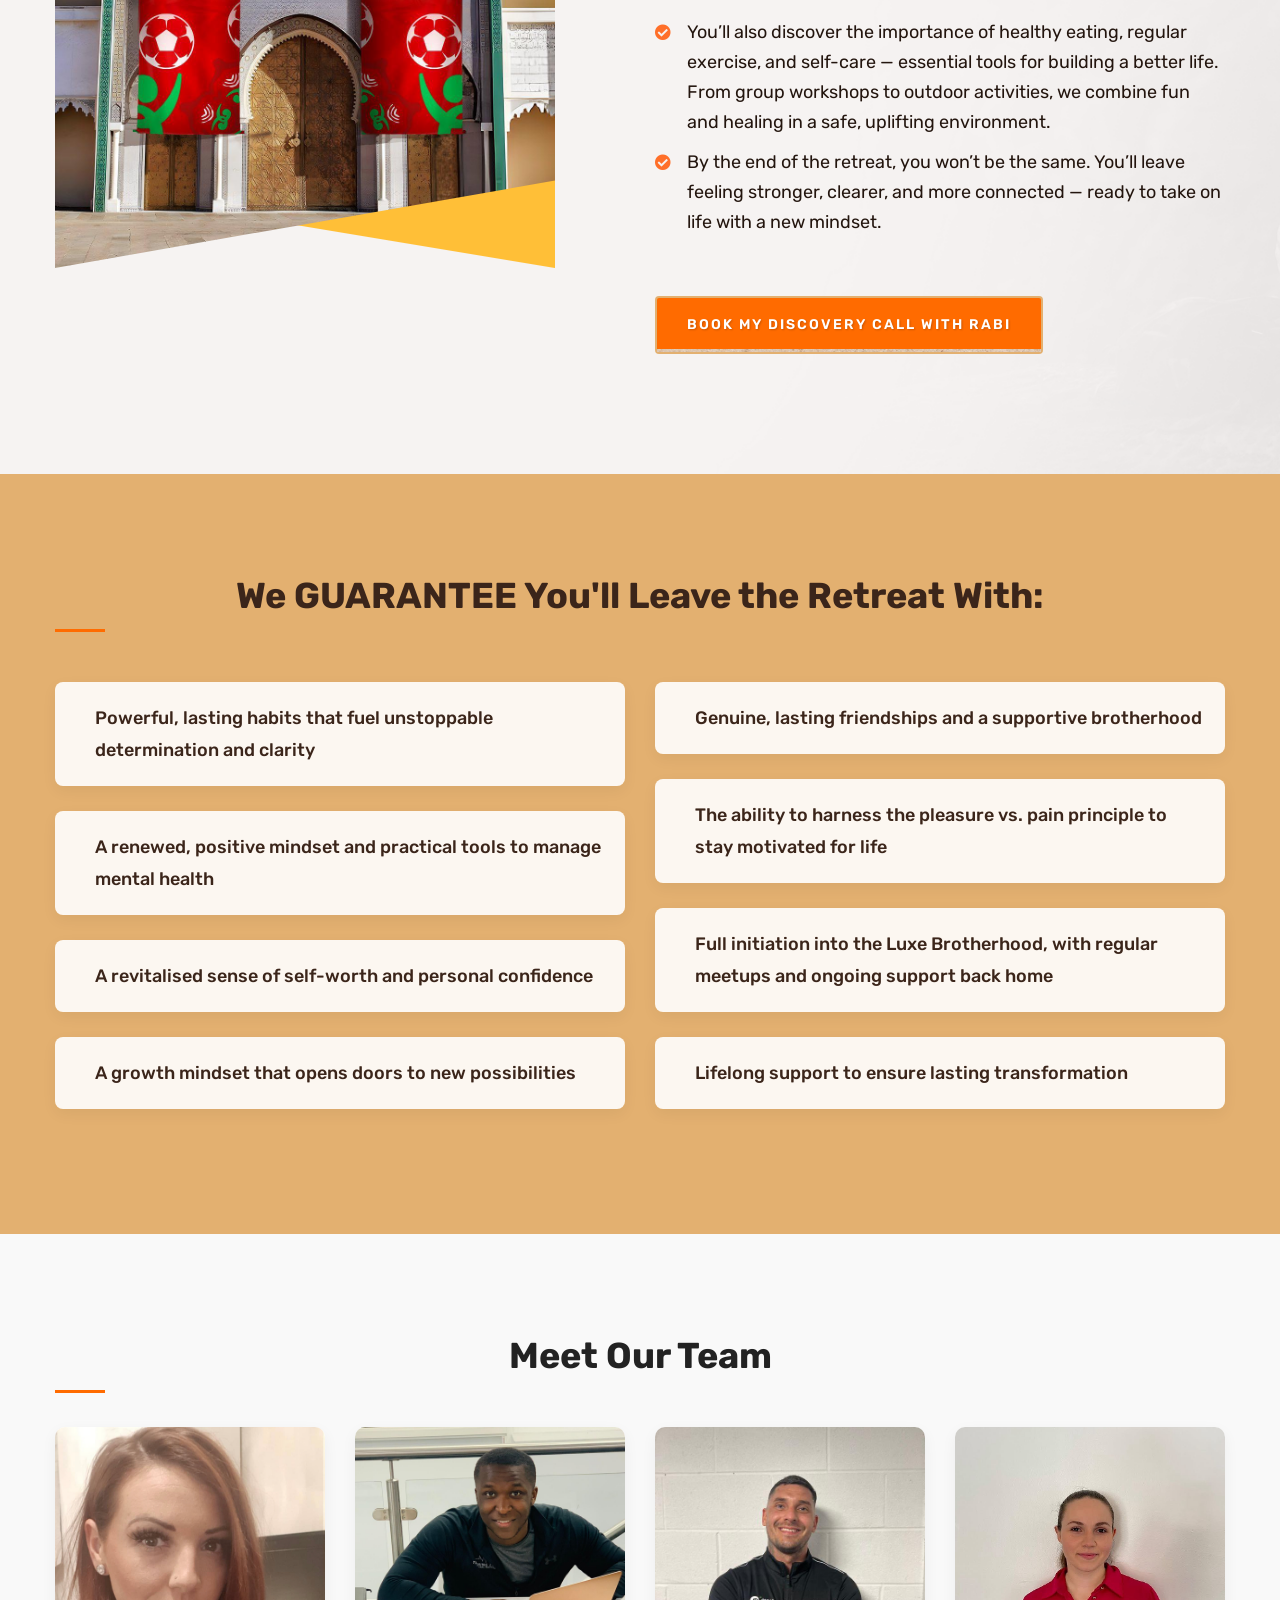
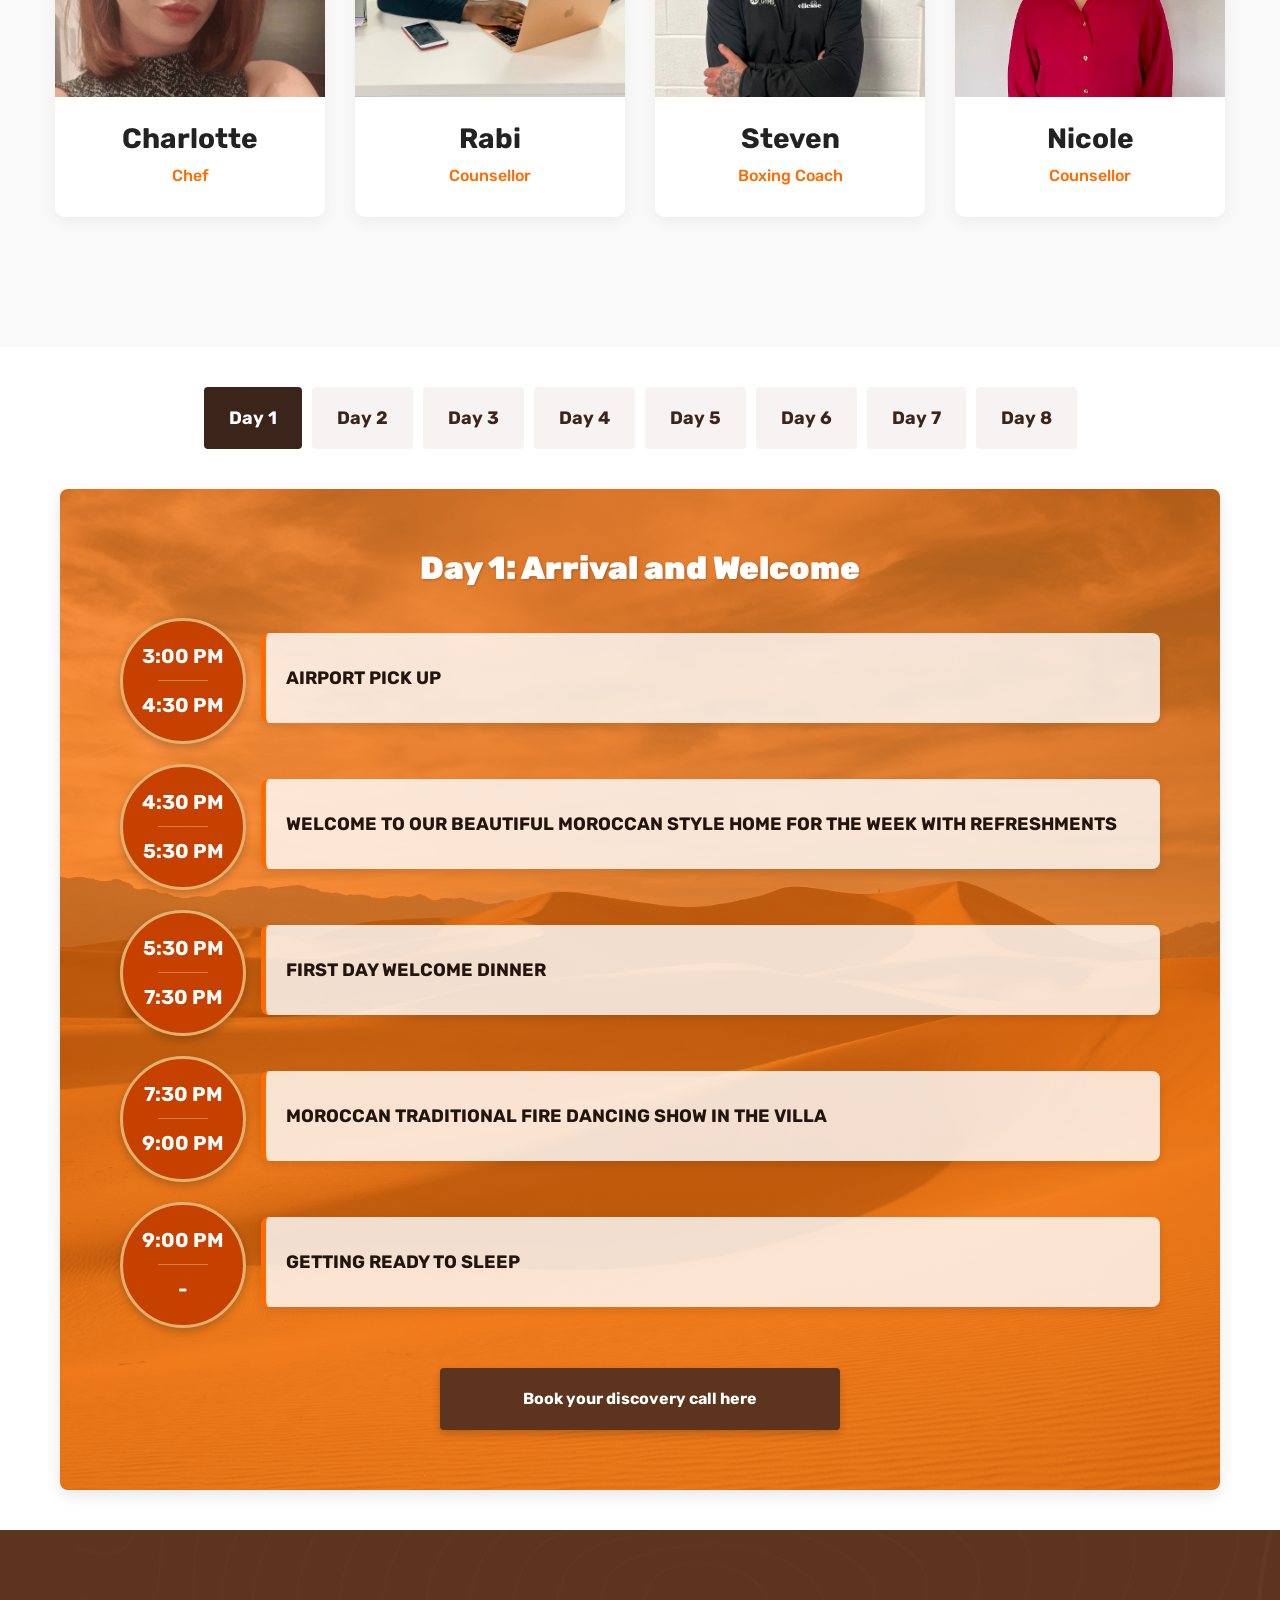
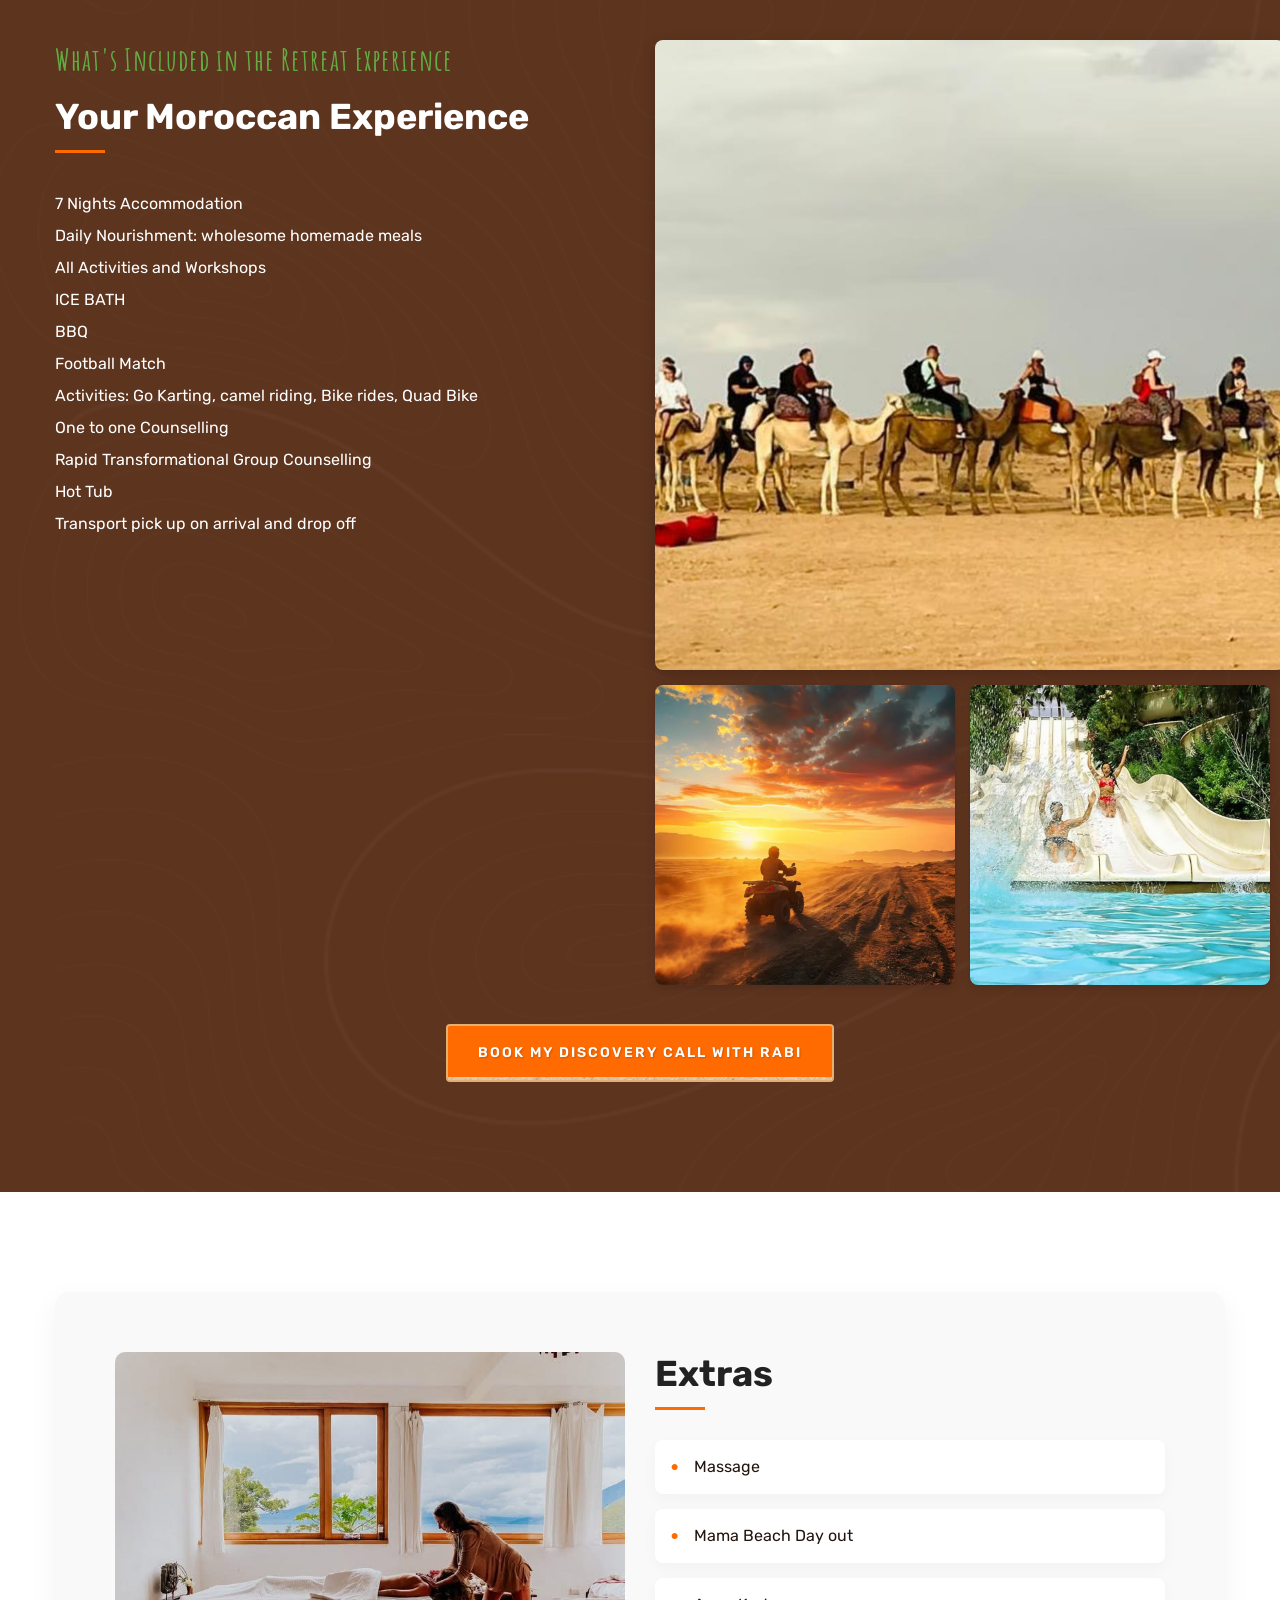
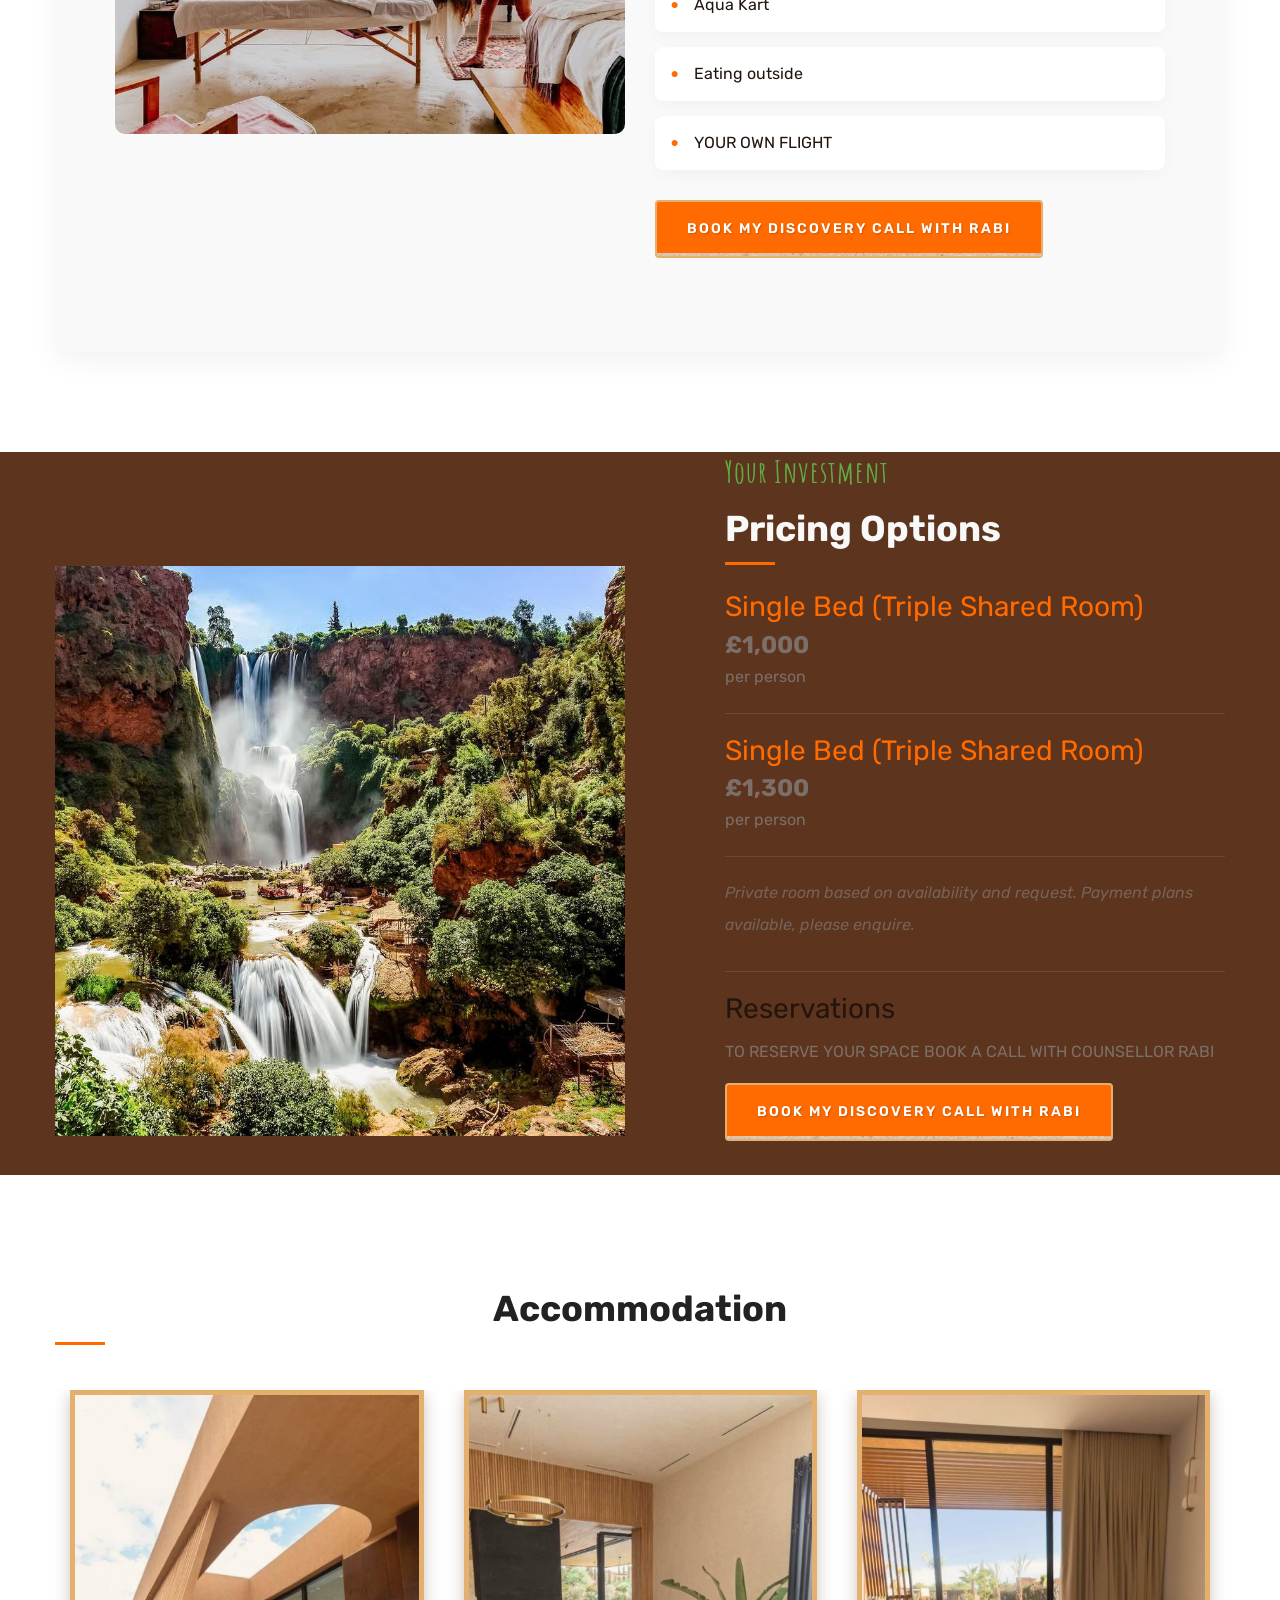
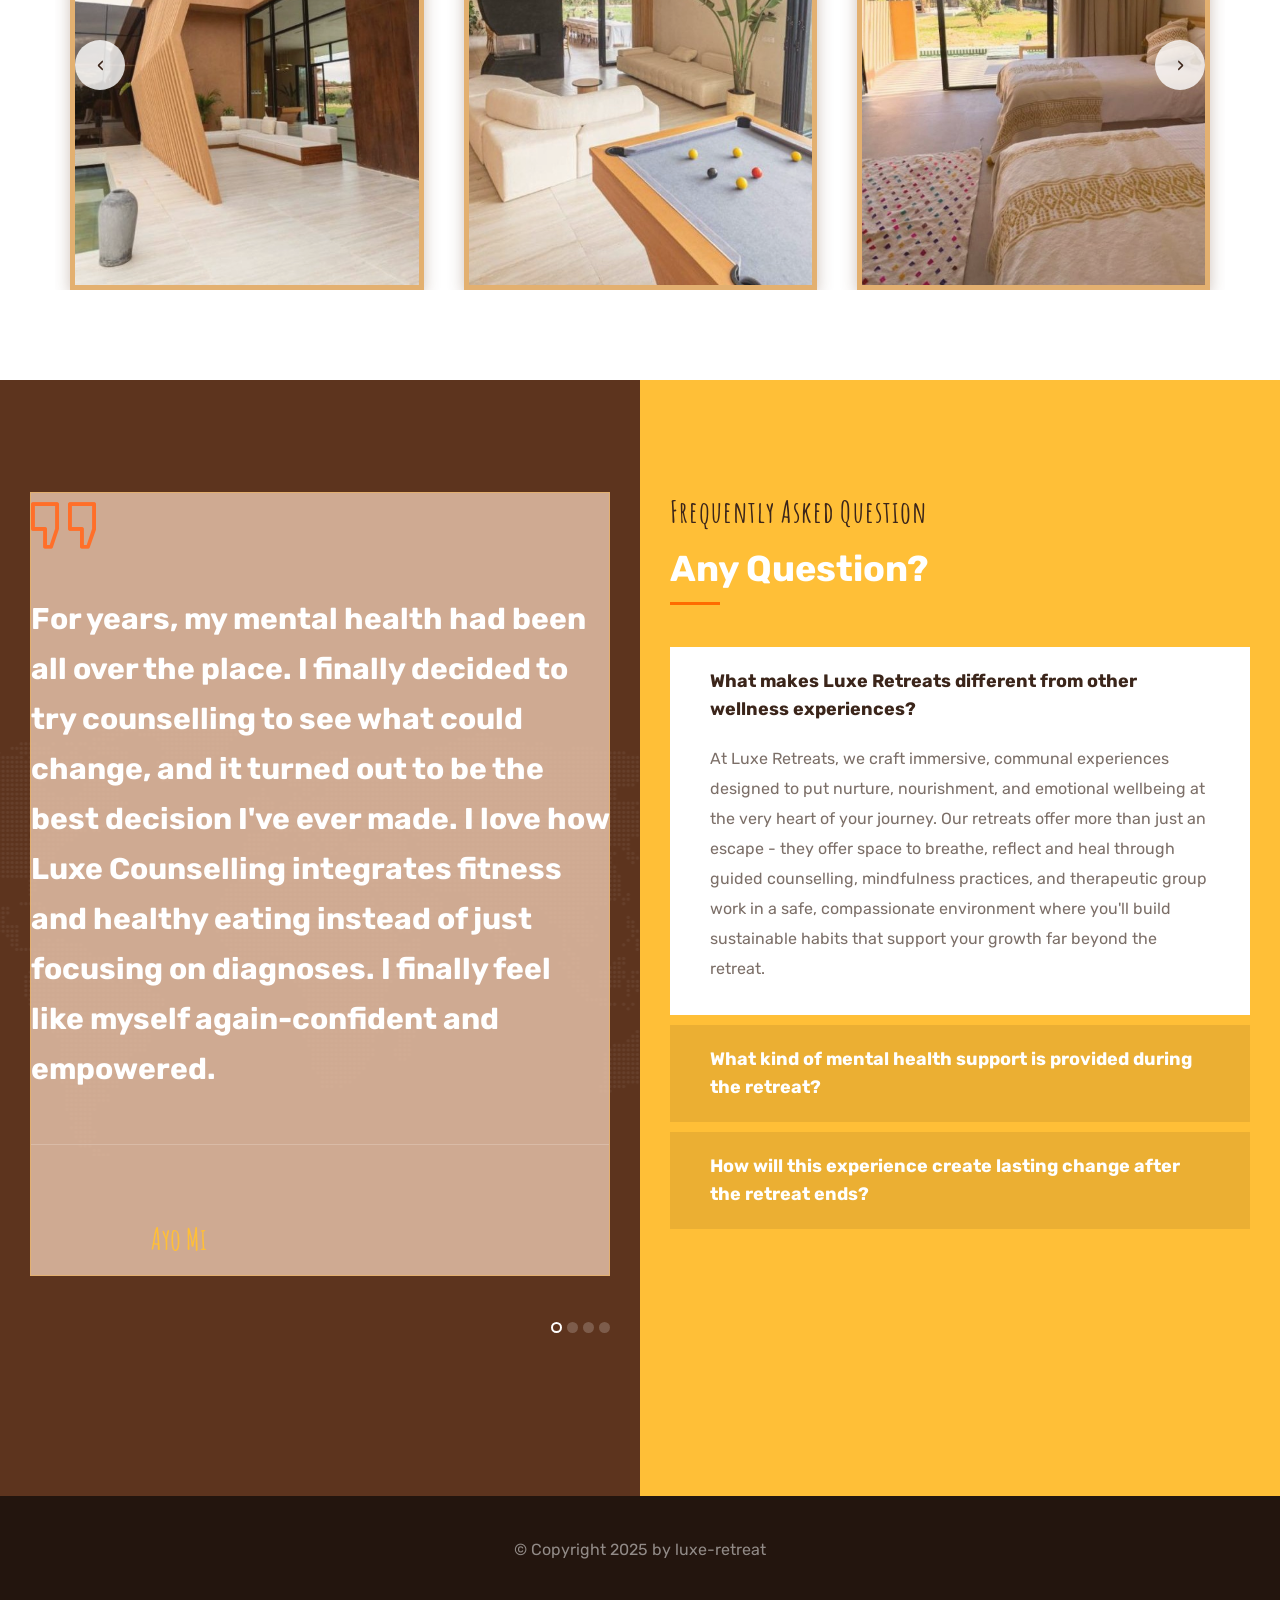
==== commit 4e09618f: "Update retreat duration and enhance booking call-to-action links" ====
--- a/index.html
+++ b/index.html
@@ -164,7 +164,7 @@
                 ></div>
                 <span>Luxe Fitness Retreat (Marrakech, Morocco)</span>
                 <h2>Recharge- Reset- Leave as a different person</h2>
-                <span>6 Nights, 7 Days - 16th to 23th December 2025</span>
+                <span>7 Nights, 8 Days - 16th to 23th December 2025</span>
               </div>
             </div>
           </div>
@@ -181,7 +181,7 @@
                 ></div>
                 <span>Luxe Fitness Retreat (Marrakech, Morocco)</span>
                 <h2>Recharge- Reset- Leave as a different person</h2>
-                <span>6 Nights, 7 Days - 16th to 23th December 2025</span>
+                <span>7 Nights, 8 Days - 16th to 23th December 2025</span>
               </div>
             </div>
           </div>
@@ -247,7 +247,11 @@
                       ready to take on life with a new mindset.
                     </li>
                   </ul>
-                  <a class="theme-btn btn-style-one book-call-btn"
+                  <a
+                    class="theme-btn btn-style-one book-call-btn"
+                    href="https://api.leadconnectorhq.com/widget/booking/Vwl6EYbaUfI9RPmahE9w"
+                    ;
+                    target="_blank"
                     >BOOK MY DISCOVERY CALL WITH RABI</a
                   >
                 </div>
@@ -522,7 +526,13 @@
               </div>
             </div>
 
-            <a class="book-btn book-call-btn">Book your discovery call here</a>
+            <a
+              class="book-btn book-call-btn"
+              href="https://api.leadconnectorhq.com/widget/booking/Vwl6EYbaUfI9RPmahE9w"
+              ;
+              target="_blank"
+              >Book your discovery call here</a
+            >
           </div>
         </div>
         <!-- Day 2 Content -->
@@ -621,7 +631,13 @@
               </div>
             </div>
 
-            <a class="book-btn book-call-btn">Book your discovery call here</a>
+            <a
+              class="book-btn book-call-btn"
+              href="https://api.leadconnectorhq.com/widget/booking/Vwl6EYbaUfI9RPmahE9w"
+              ;
+              target="_blank"
+              >Book your discovery call here</a
+            >
           </div>
         </div>
         <!-- Day 3 Content -->
@@ -762,7 +778,13 @@
               </div>
             </div>
 
-            <a class="book-btn book-call-btn">Book your discovery call here</a>
+            <a
+              class="book-btn book-call-btn"
+              href="https://api.leadconnectorhq.com/widget/booking/Vwl6EYbaUfI9RPmahE9w"
+              ;
+              target="_blank"
+              >Book your discovery call here</a
+            >
           </div>
         </div>
         <!-- Day 4 Content -->
@@ -883,7 +905,13 @@
               </div>
             </div>
 
-            <a class="book-btn book-call-btn">Book your discovery call here</a>
+            <a
+              class="book-btn book-call-btn"
+              href="https://api.leadconnectorhq.com/widget/booking/Vwl6EYbaUfI9RPmahE9w"
+              ;
+              target="_blank"
+              >Book your discovery call here</a
+            >
           </div>
         </div>
         <!-- Day 5 Content -->
@@ -956,7 +984,13 @@
               </div>
             </div>
 
-            <a class="book-btn book-call-btn">Book your discovery call here</a>
+            <a
+              class="book-btn book-call-btn"
+              href="https://api.leadconnectorhq.com/widget/booking/Vwl6EYbaUfI9RPmahE9w"
+              ;
+              target="_blank"
+              >Book your discovery call here</a
+            >
           </div>
         </div>
         <!-- Day 6 Content -->
@@ -1075,7 +1109,13 @@
               </div>
             </div>
 
-            <a class="book-btn book-call-btn">Book your discovery call here</a>
+            <a
+              class="book-btn book-call-btn"
+              href="https://api.leadconnectorhq.com/widget/booking/Vwl6EYbaUfI9RPmahE9w"
+              ;
+              target="_blank"
+              >Book your discovery call here</a
+            >
           </div>
         </div>
         <!-- Day 7 Content -->
@@ -1172,7 +1212,13 @@
               </div>
             </div>
 
-            <a class="book-btn book-call-btn">Book your discovery call here</a>
+            <a
+              class="book-btn book-call-btn"
+              href="https://api.leadconnectorhq.com/widget/booking/Vwl6EYbaUfI9RPmahE9w"
+              ;
+              target="_blank"
+              >Book your discovery call here</a
+            >
           </div>
         </div>
         <!-- Day 8 Content -->
@@ -1237,7 +1283,13 @@
               </div>
             </div>
 
-            <a class="book-btn book-call-btn">Book your discovery call here</a>
+            <a
+              class="book-btn book-call-btn"
+              href="https://api.leadconnectorhq.com/widget/booking/Vwl6EYbaUfI9RPmahE9w"
+              ;
+              target="_blank"
+              >Book your discovery call here</a
+            >
           </div>
         </div>
       </div>
@@ -1309,7 +1361,12 @@
             </div>
 
             <div class="col-12 text-center mt-4">
-              <a class="theme-btn btn-style-one book-call-btn">
+              <a
+                class="theme-btn btn-style-one book-call-btn"
+                href="https://api.leadconnectorhq.com/widget/booking/Vwl6EYbaUfI9RPmahE9w"
+                ;
+                target="_blank"
+              >
                 BOOK MY DISCOVERY CALL WITH RABI
               </a>
             </div>
@@ -1370,7 +1427,11 @@
                         <div class="icon-box" style="color: #ff6b00">•</div>
                         <div class="text">YOUR OWN FLIGHT</div>
                       </div>
-                      <a class="theme-btn btn-style-one book-call-btn"
+                      <a
+                        class="theme-btn btn-style-one book-call-btn"
+                        href="https://api.leadconnectorhq.com/widget/booking/Vwl6EYbaUfI9RPmahE9w"
+                        ;
+                        target="_blank"
                         >BOOK MY DISCOVERY CALL WITH RABI</a
                       >
                     </div>
@@ -1425,7 +1486,11 @@
                       <p>
                         TO RESERVE YOUR SPACE BOOK A CALL WITH COUNSELLOR RABI
                       </p>
-                      <a class="theme-btn btn-style-one book-call-btn"
+                      <a
+                        class="theme-btn btn-style-one book-call-btn"
+                        href="https://api.leadconnectorhq.com/widget/booking/Vwl6EYbaUfI9RPmahE9w"
+                        ;
+                        target="_blank"
                         >BOOK MY DISCOVERY CALL WITH RABI</a
                       >
                     </div>
@@ -1811,110 +1876,6 @@
         </div>
       </div>
     </div>
-
-    <script>
-      // Get all elements
-      const bookCallBtns = document.querySelectorAll(".book-call-btn");
-      const modalOverlay = document.getElementById("modalOverlay");
-      const modalClose = document.getElementById("modalClose");
-      const appointmentForm = document.getElementById("appointmentForm");
-      const formContainer = document.getElementById("formContainer");
-      const thankYouMessage = document.getElementById("thankYouMessage");
-      const resultDiv = document.getElementById("result");
-      const bookingUrl =
-        "https://api.leadconnectorhq.com/widget/booking/Vwl6EYbaUfI9RPmahE9w";
-
-      // Add event listener to each button
-      bookCallBtns.forEach((btn) => {
-        btn.addEventListener("click", function (e) {
-          e.preventDefault();
-          document.body.classList.add("modal-open");
-          modalOverlay.classList.add("active");
-          // Reset form when opening
-          appointmentForm.reset();
-          formContainer.style.display = "block";
-          thankYouMessage.style.display = "none";
-          resultDiv.style.display = "none";
-        });
-      });
-
-      // Close modal when close button is clicked
-      modalClose.addEventListener("click", function () {
-        closeModal();
-      });
-
-      // Close modal when clicking outside the form
-      modalOverlay.addEventListener("click", function (e) {
-        if (e.target === modalOverlay) {
-          closeModal();
-        }
-      });
-
-      // Form submission
-      appointmentForm.addEventListener("submit", function (e) {
-        e.preventDefault();
-        resultDiv.style.display = "none";
-
-        const formData = new FormData(appointmentForm);
-        const object = Object.fromEntries(formData);
-        const json = JSON.stringify(object);
-
-        resultDiv.innerHTML = "Please wait...";
-        resultDiv.style.display = "block";
-
-        fetch("https://api.web3forms.com/submit", {
-          method: "POST",
-          headers: {
-            "Content-Type": "application/json",
-            Accept: "application/json",
-          },
-          body: json,
-        })
-          .then(async (response) => {
-            let json = await response.json();
-            if (response.status == 200) {
-              resultDiv.innerHTML = "Form submitted successfully";
-              resultDiv.className = "success";
-
-              // Show thank you message
-              formContainer.style.display = "none";
-              thankYouMessage.style.display = "block";
-
-              // Open booking link in new tab after 2 seconds
-              setTimeout(() => {
-                window.open(bookingUrl, "_blank");
-                closeModal();
-              }, 2000);
-            } else {
-              console.log(response);
-              resultDiv.innerHTML = json.message || "Error submitting form";
-              resultDiv.className = "error";
-            }
-          })
-          .catch((error) => {
-            console.log(error);
-            resultDiv.innerHTML = "Something went wrong!";
-            resultDiv.className = "error";
-          })
-          .then(function () {
-            setTimeout(() => {
-              resultDiv.style.display = "none";
-            }, 5000);
-          });
-      });
-
-      function closeModal() {
-        document.body.classList.remove("modal-open");
-        modalOverlay.classList.remove("active");
-      }
-
-      // Handle mobile viewport resize
-      window.addEventListener("resize", function () {
-        if (document.body.classList.contains("modal-open")) {
-          document.body.style.width = window.innerWidth + "px";
-        }
-      });
-    </script>
 
     <!-- jequery plugins -->
     <script src="assets/js/jquery.js"></script>
